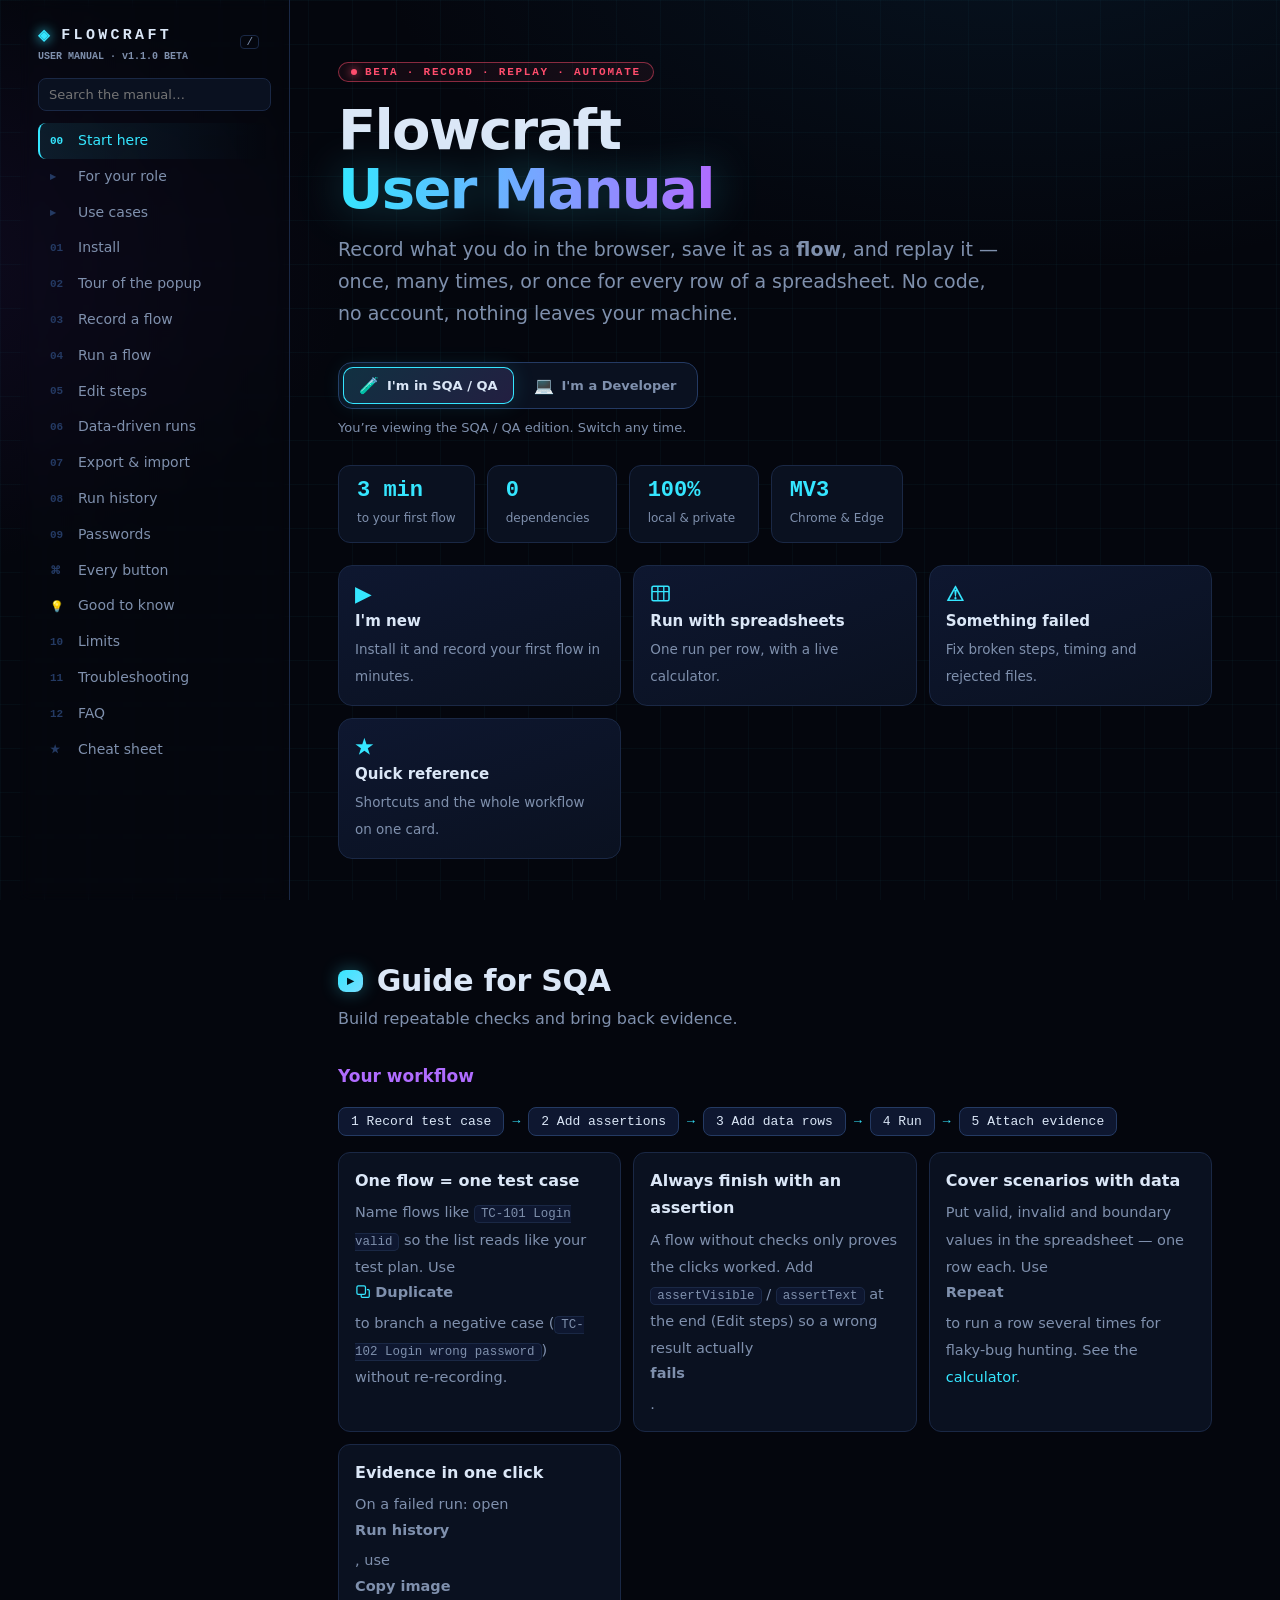
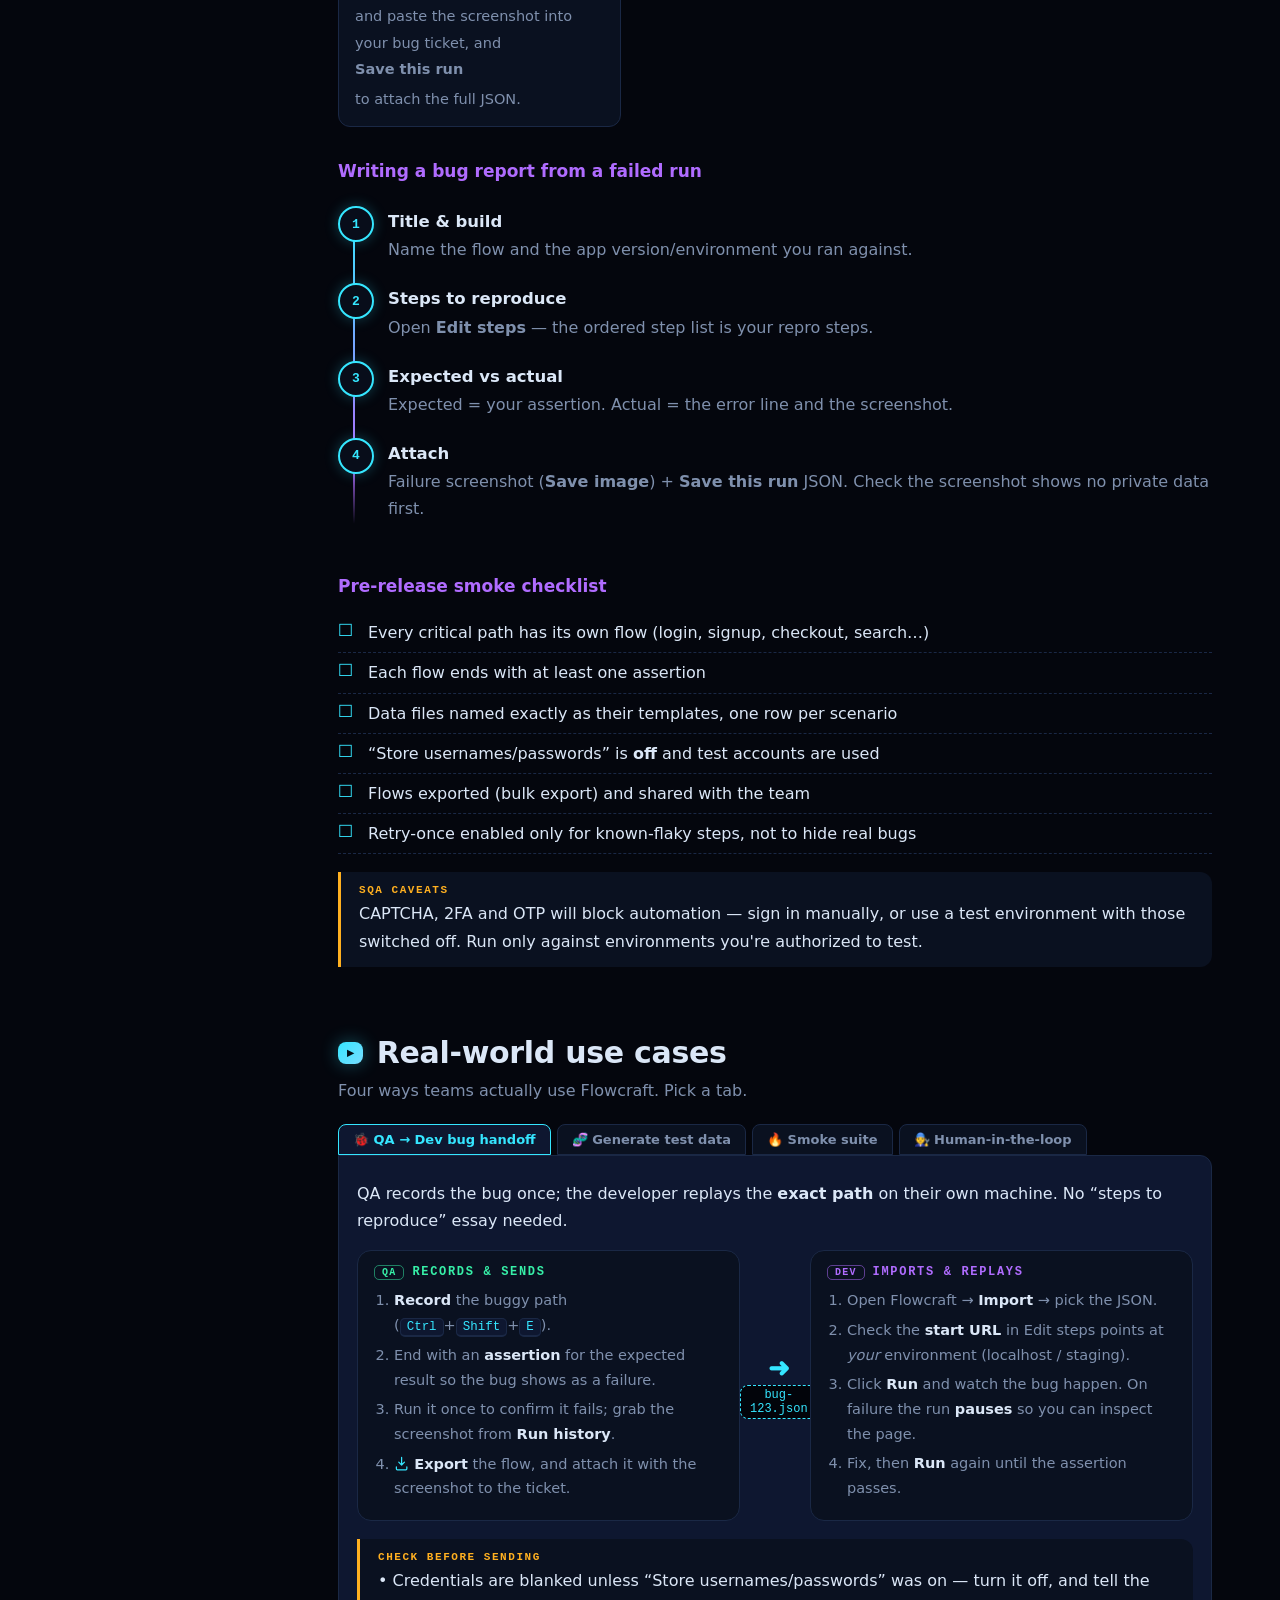
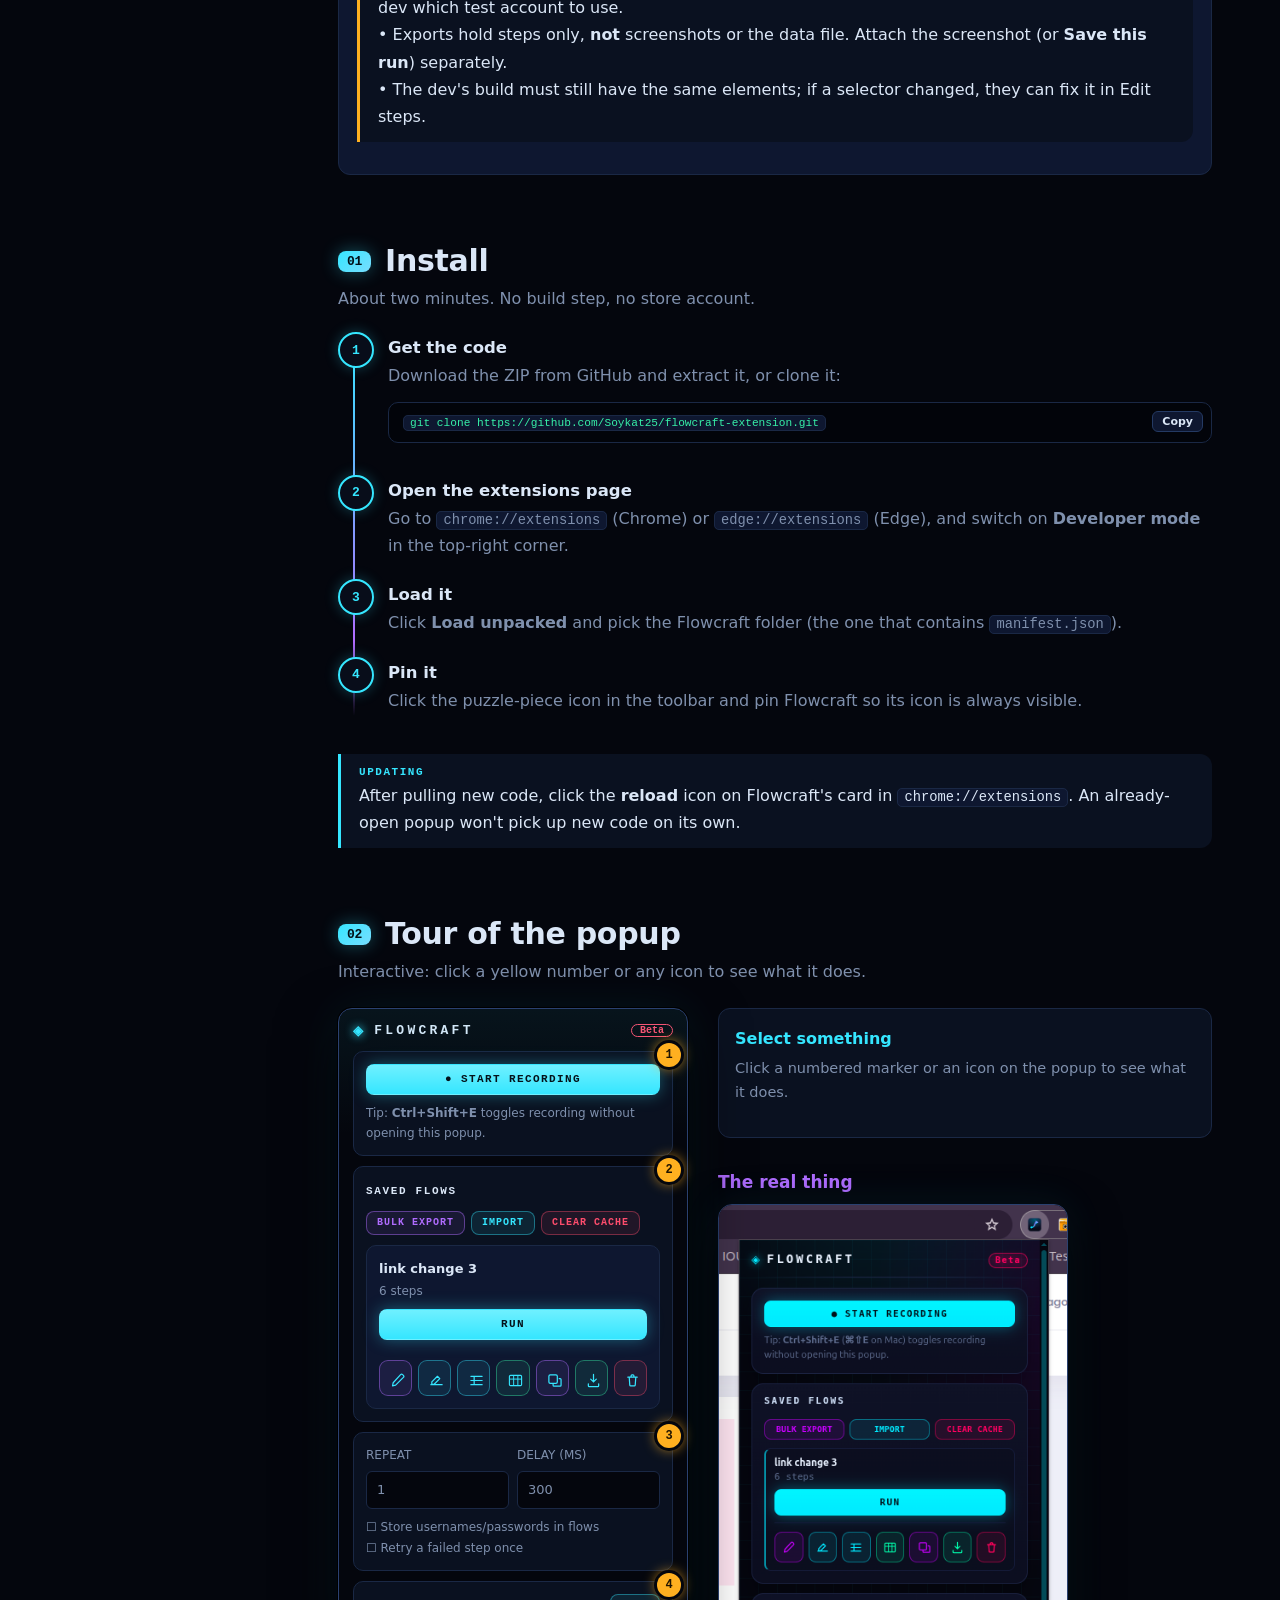
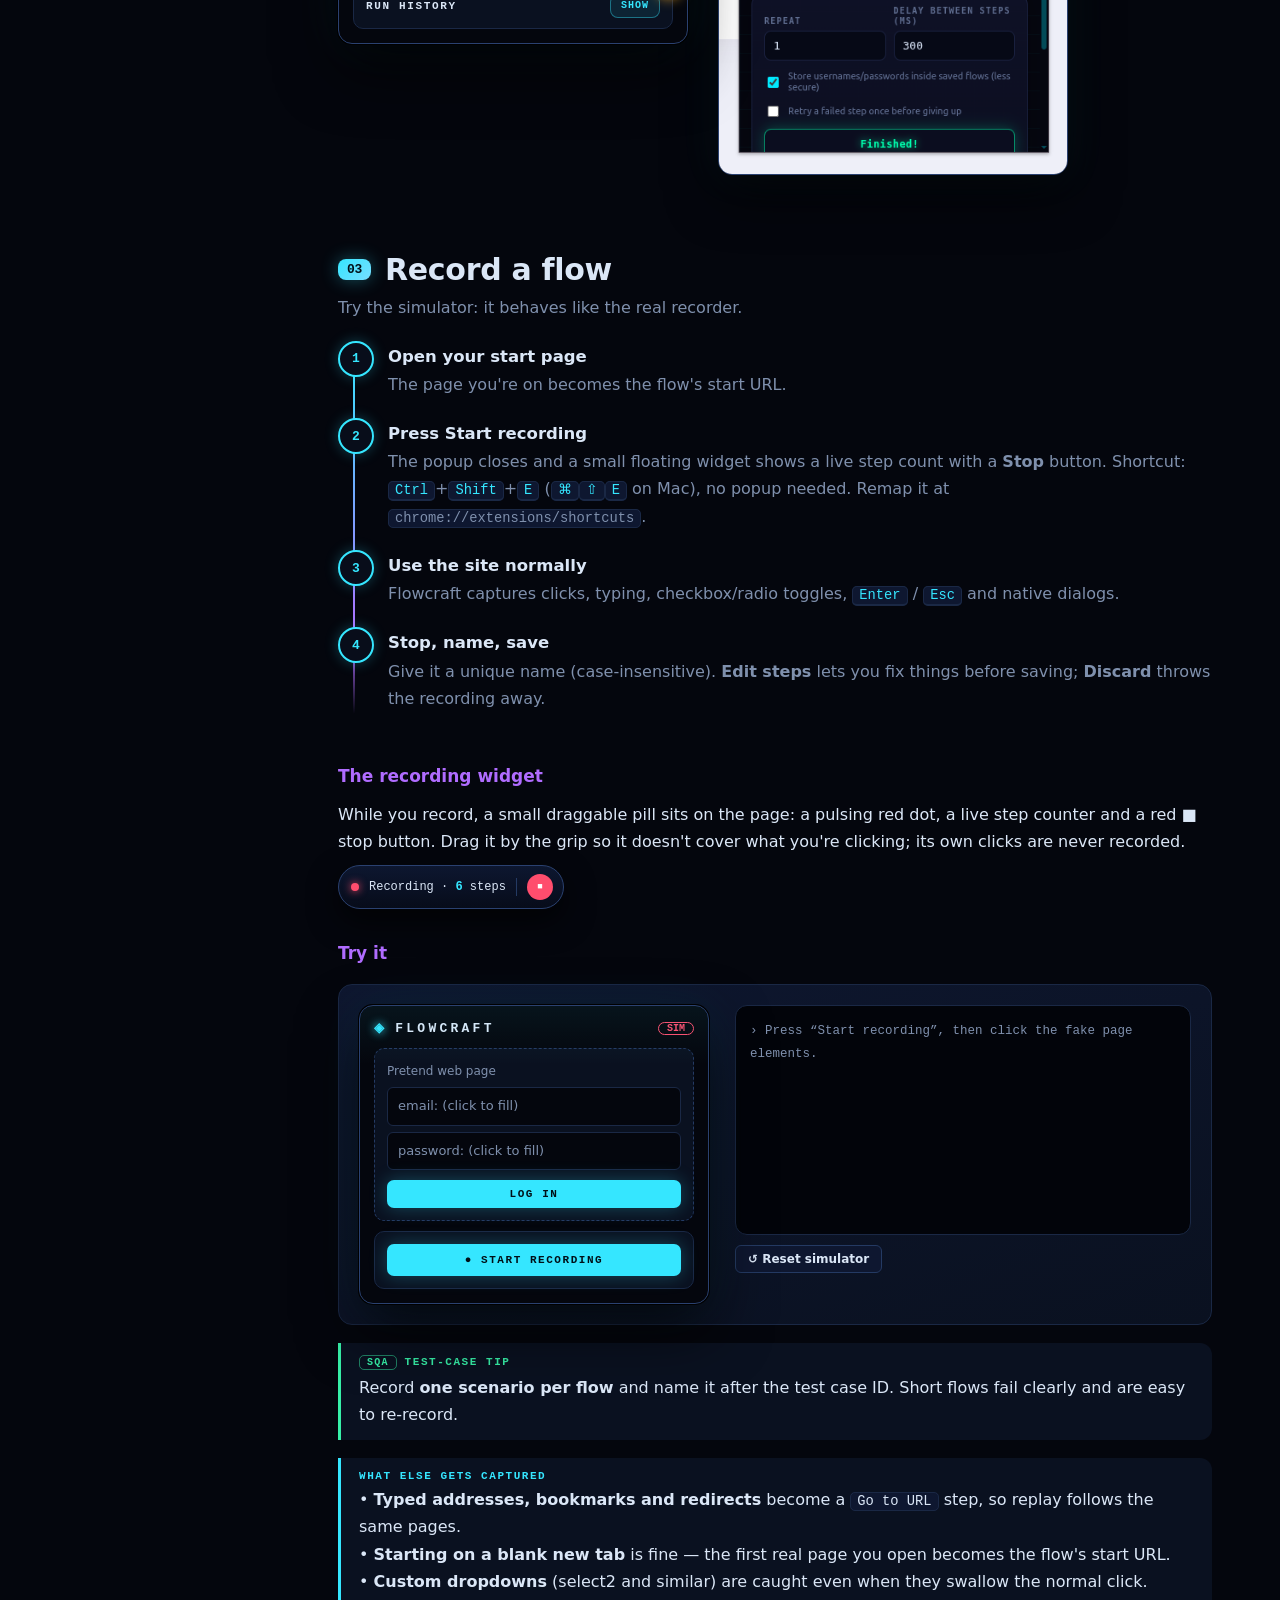
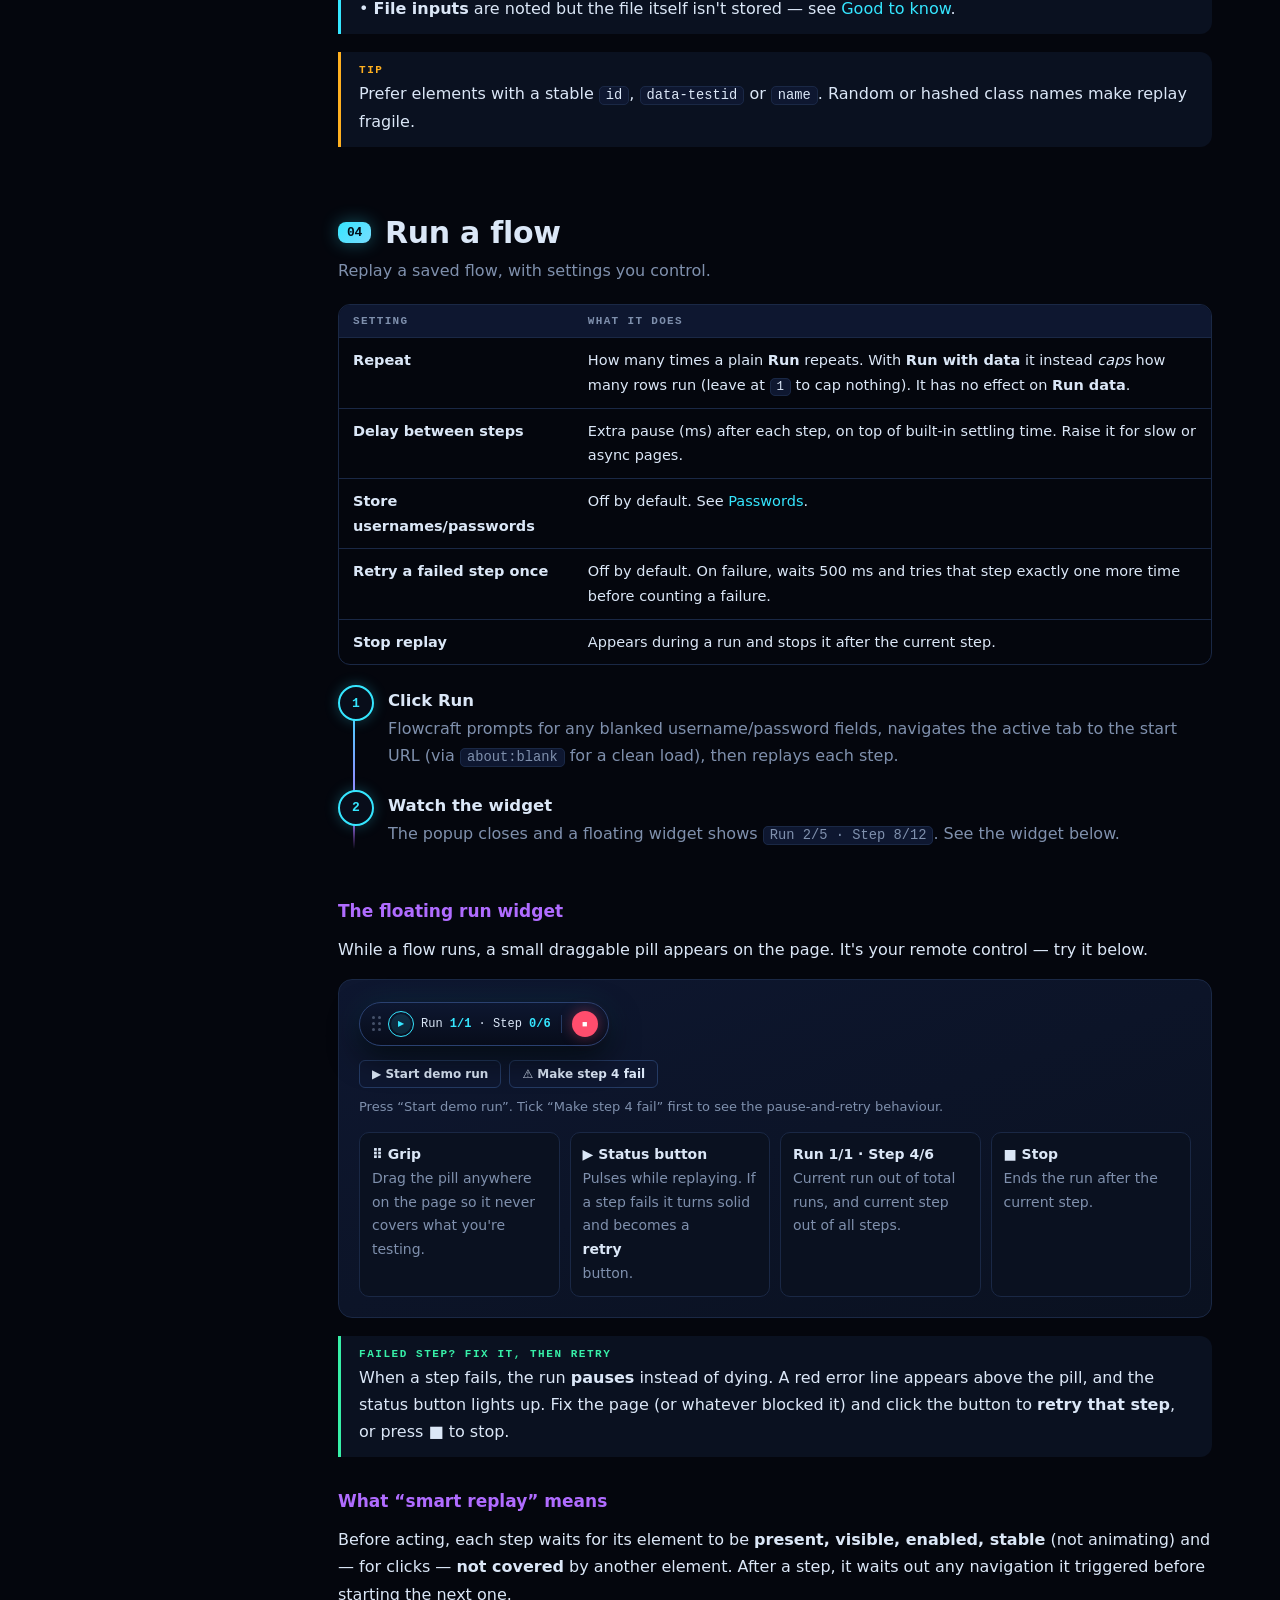
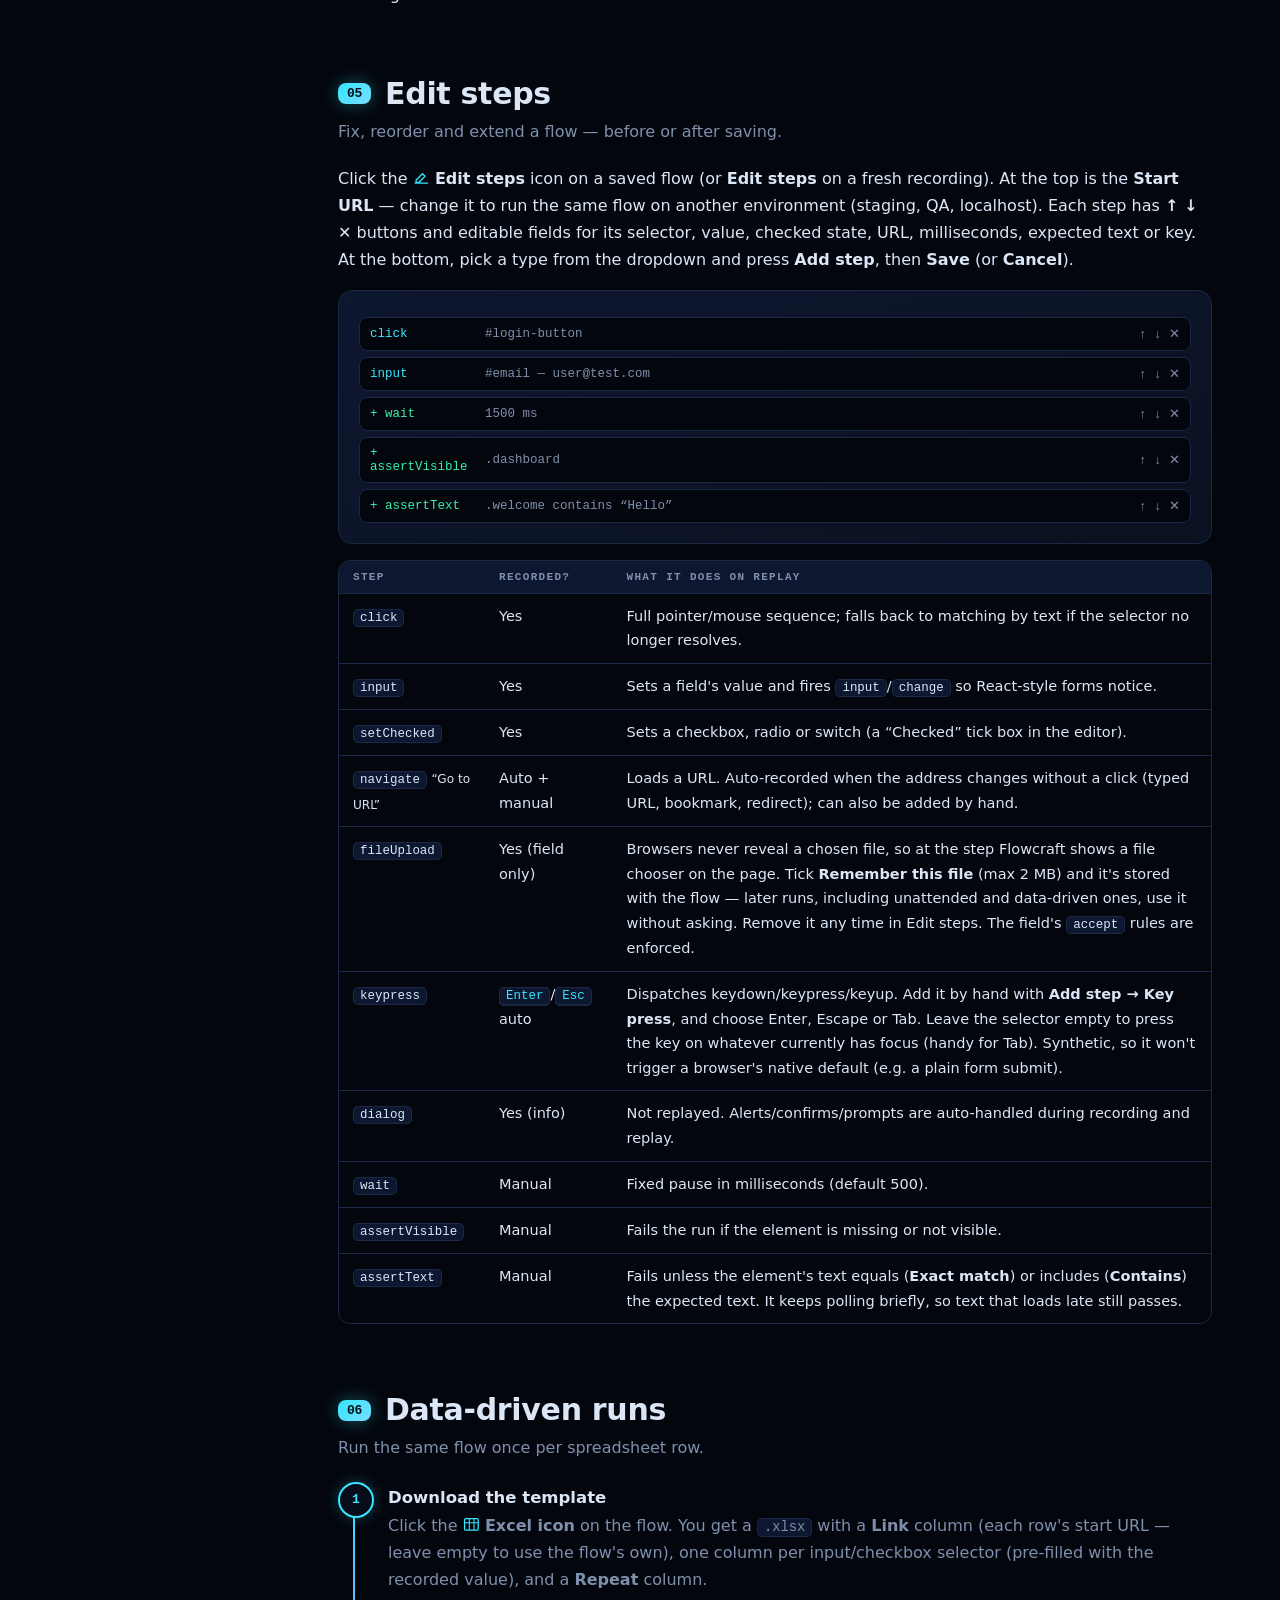
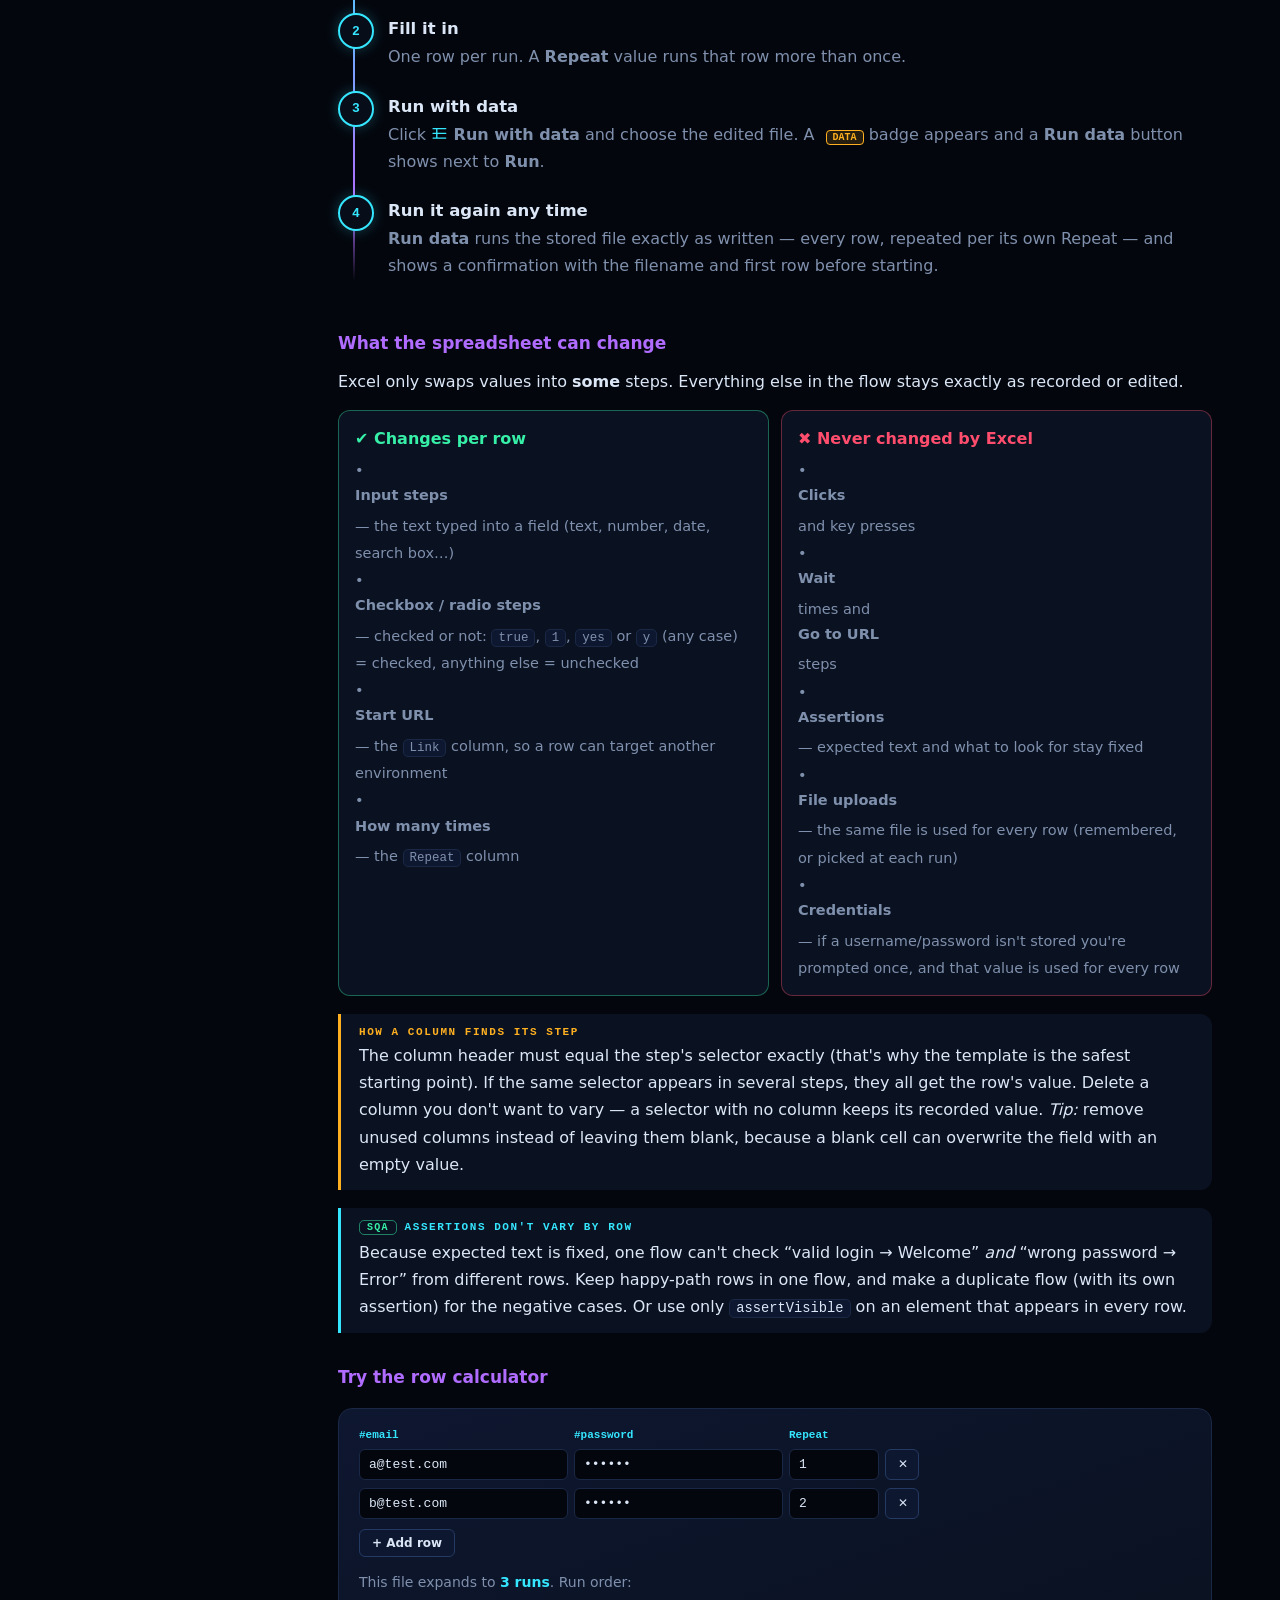
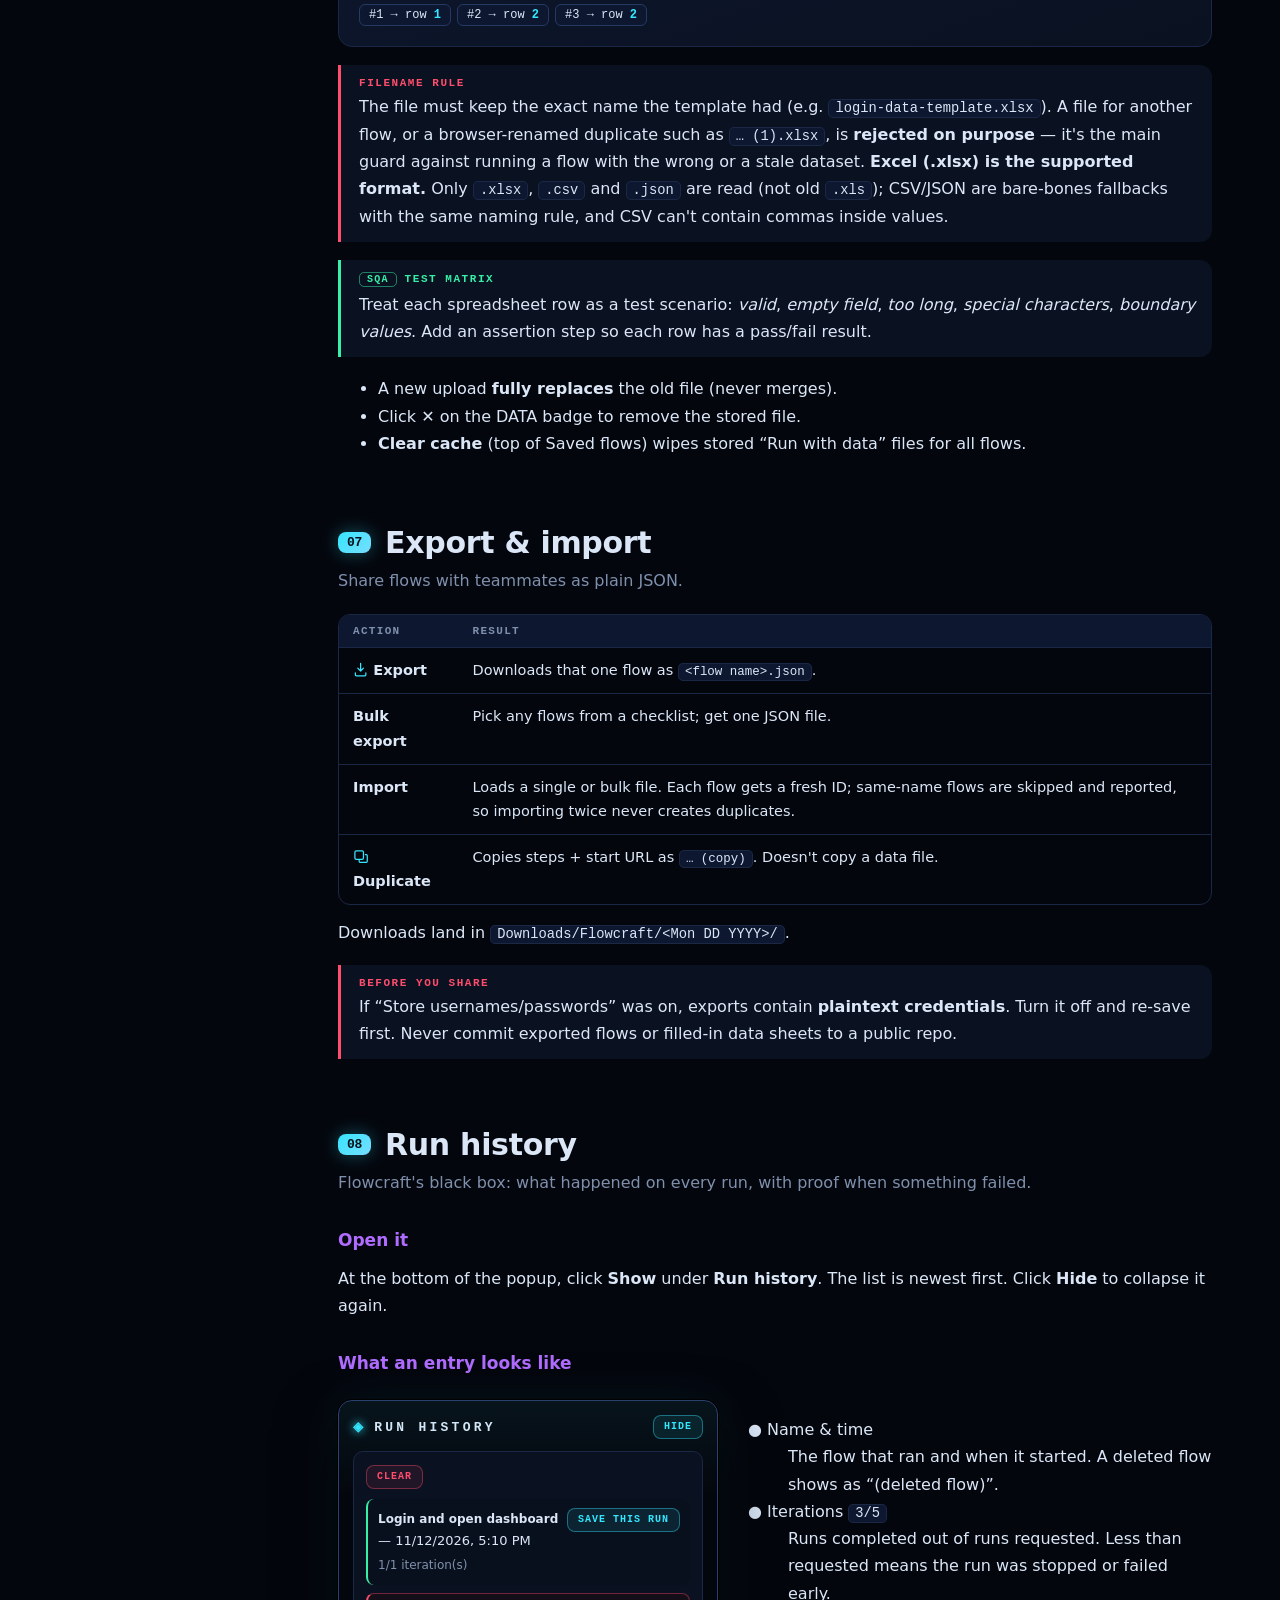
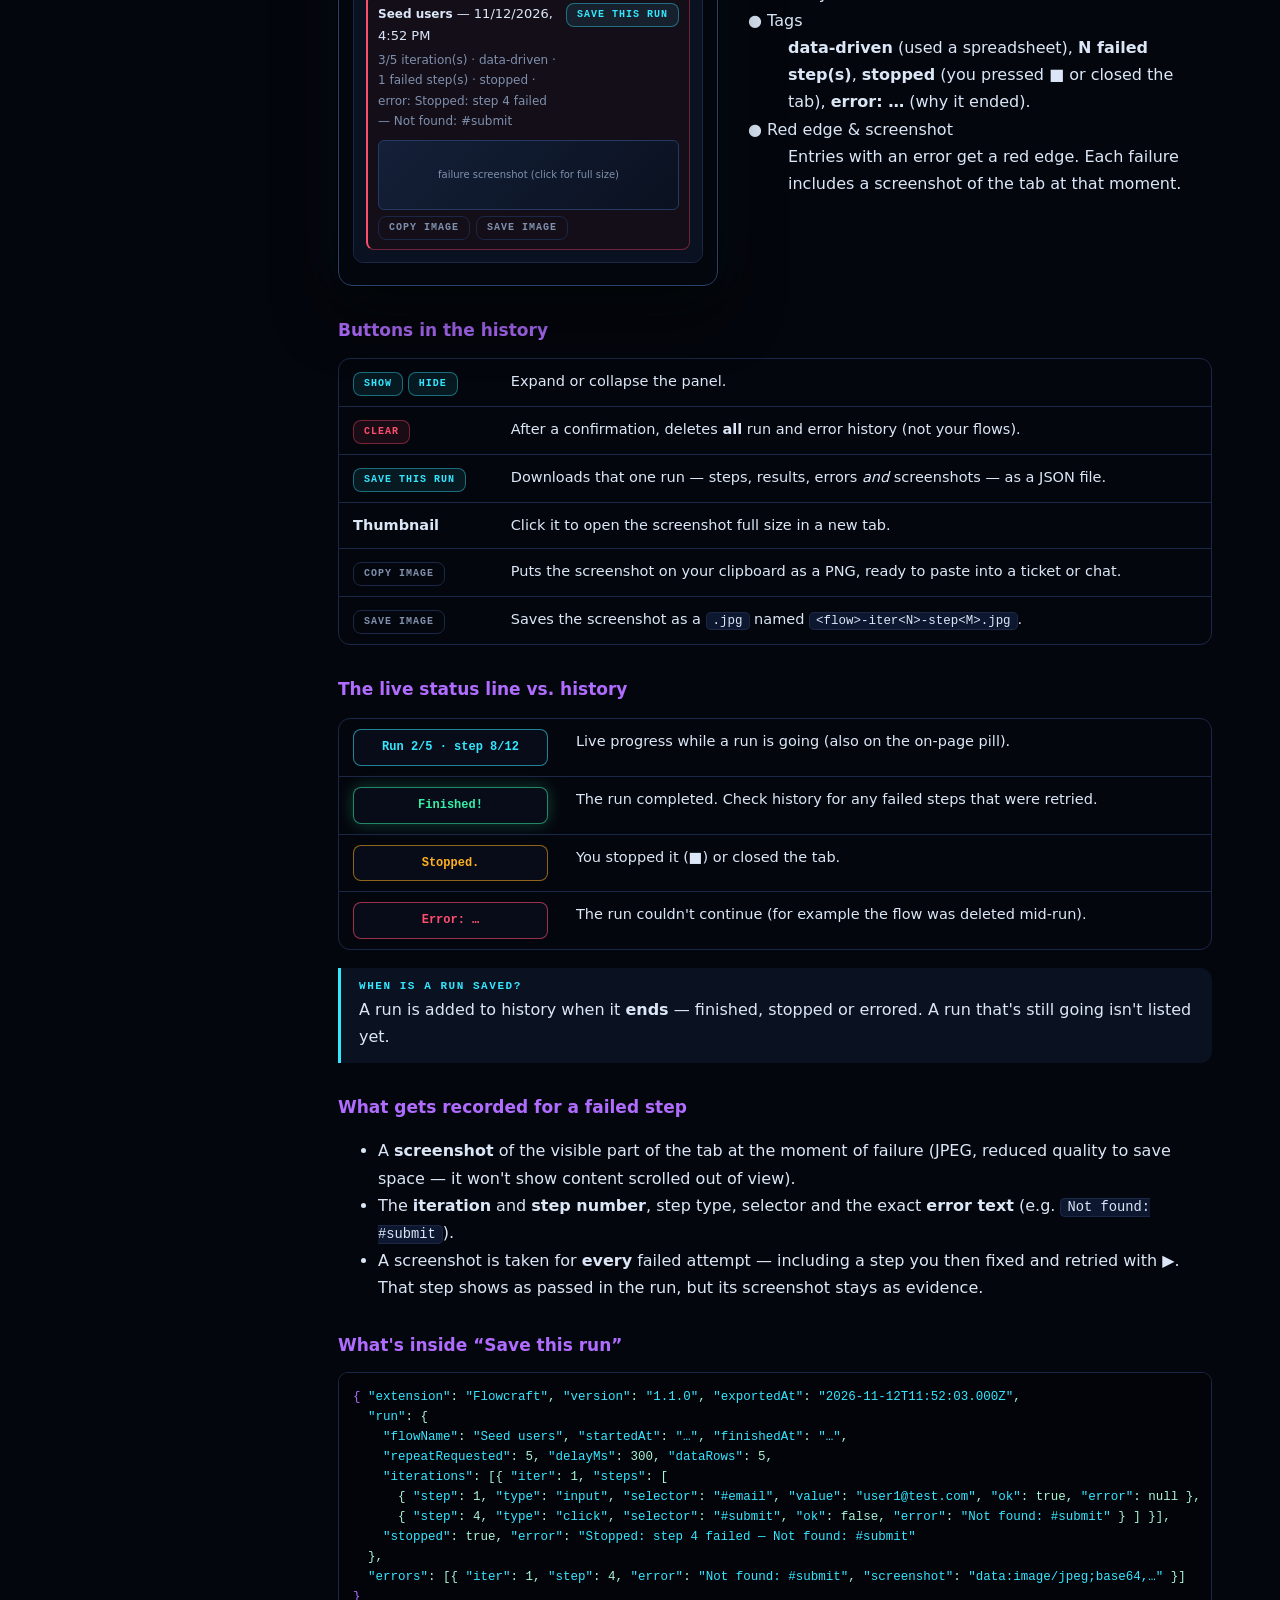
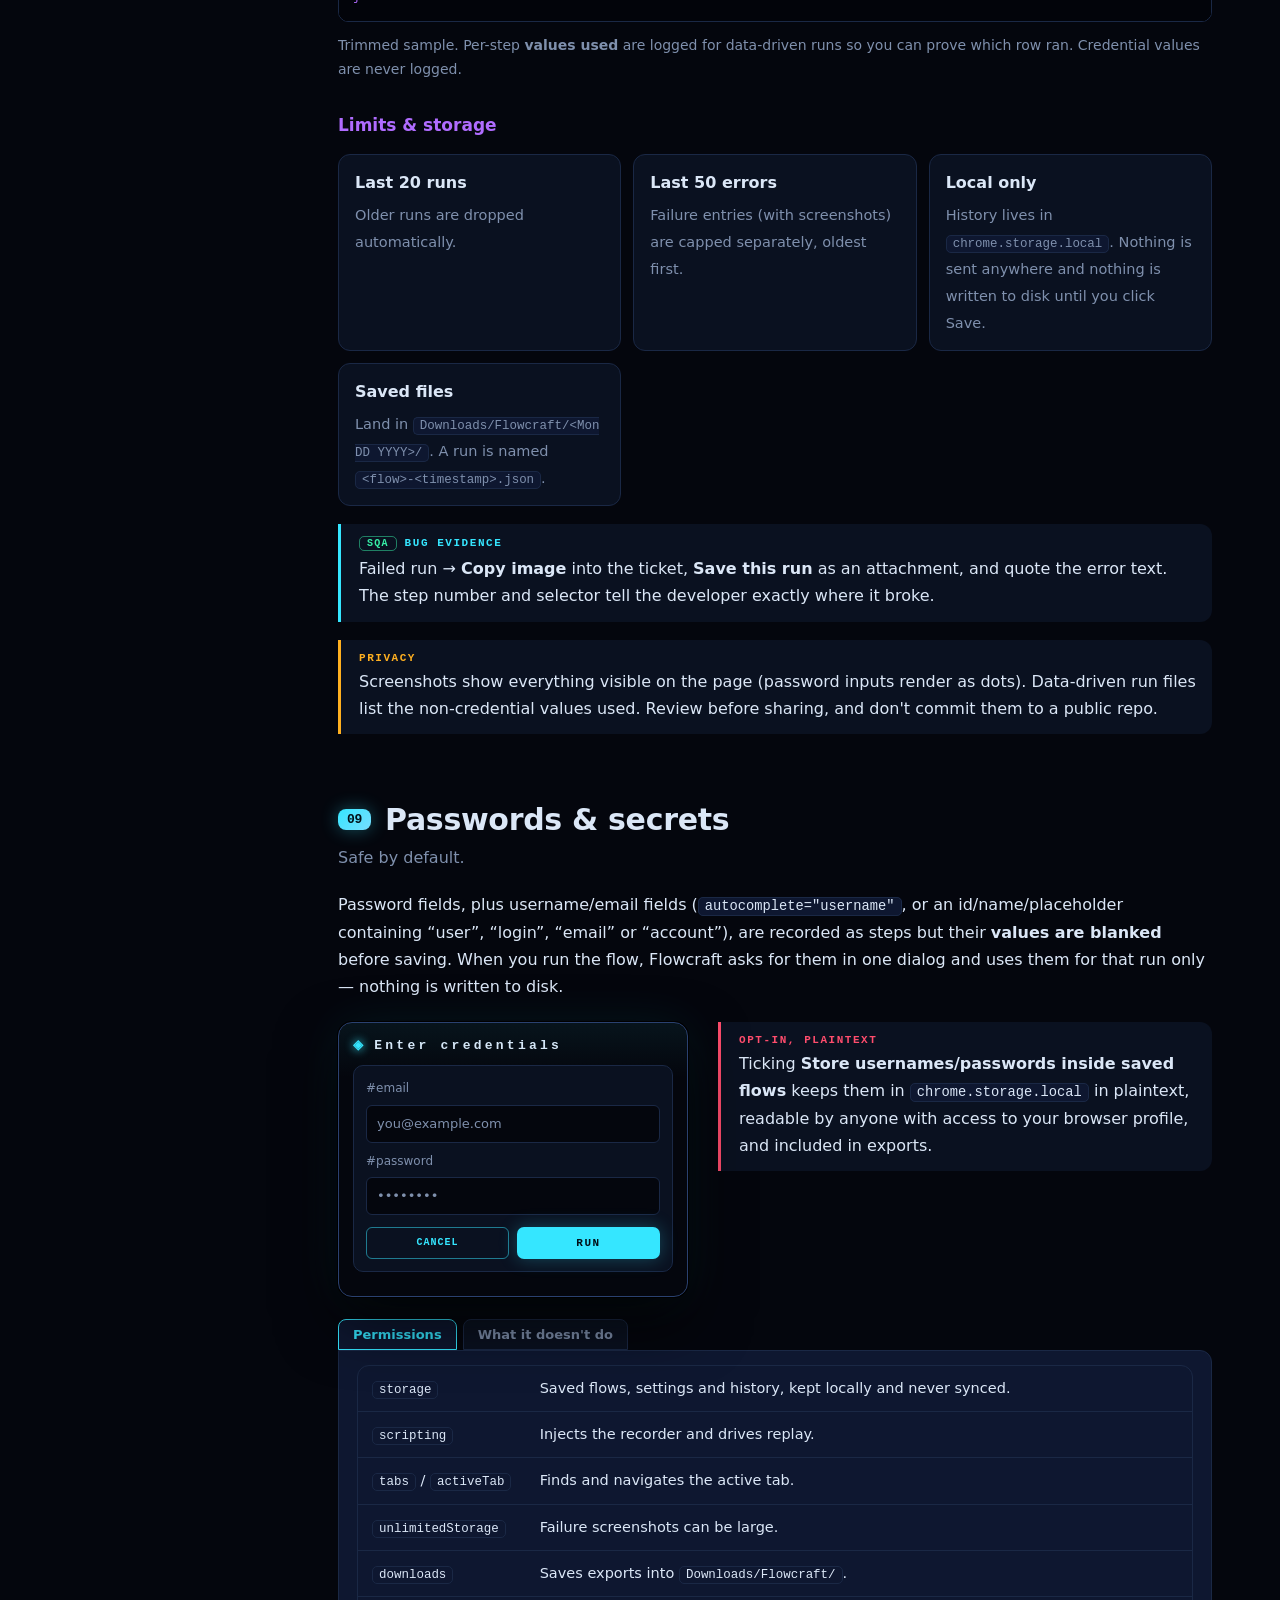
==== docs/index.html @ 97a6bd6f "Manual: full Run history guide, selector strategy, capture timing, callout styling fix Co-Authored-B" ====
<!doctype html>
<html lang="en">
<head>
<meta charset="utf-8">
<meta name="viewport" content="width=device-width, initial-scale=1">
<title>Flowcraft User Manual</title>
<meta name="description" content="Illustrated, interactive user manual for the Flowcraft browser flow recorder.">
<style>
:root{
  --bg:#04060d;--bg2:#080d1a;--panel:#0a1120;--panel2:#0e1730;--line:#1a2845;--line2:#243a63;
  --text:#dbe7f7;--muted:#7f90ad;--cyan:#35e6ff;--violet:#b06cff;--danger:#ff4d6d;--ok:#37f0a8;--warn:#ffb020;
  --mono:ui-monospace,"JetBrains Mono","SF Mono","Cascadia Mono",Consolas,monospace;
  --sans:system-ui,-apple-system,"Segoe UI",Roboto,sans-serif;
}
*{box-sizing:border-box}
html{scroll-behavior:smooth;scroll-padding-top:20px}
body{margin:0;color:var(--text);font:16px/1.7 var(--sans);background:var(--bg);
  background-image:
   radial-gradient(1100px 600px at 80% -10%,#0f3a5a40,transparent 60%),
   radial-gradient(800px 500px at -10% 30%,#3a1a6a30,transparent 60%),
   linear-gradient(#35e6ff08 1px,transparent 1px),linear-gradient(90deg,#35e6ff08 1px,transparent 1px);
  background-size:auto,auto,44px 44px,44px 44px;background-attachment:fixed}
a{color:var(--cyan);text-decoration:none}a:hover{text-decoration:underline}
::selection{background:#35e6ff40}
#progress{position:fixed;top:0;left:0;height:3px;width:0;background:linear-gradient(90deg,var(--cyan),var(--violet));z-index:50;box-shadow:0 0 12px var(--cyan)}

/* layout */
.shell{display:grid;grid-template-columns:270px minmax(0,1fr);max-width:1240px;margin:0 auto}
nav{position:sticky;top:0;align-self:start;height:100vh;padding:26px 18px;border-right:1px solid var(--line);overflow:auto;backdrop-filter:blur(6px)}
.brand{font:800 15px var(--mono);letter-spacing:.22em;display:flex;gap:8px;align-items:center;margin-bottom:6px}
.brand b{color:var(--cyan);text-shadow:0 0 12px var(--cyan)}
.ver{font:600 10px var(--mono);color:var(--muted);margin-bottom:16px}
#q{width:100%;background:var(--panel);border:1px solid var(--line);border-radius:8px;padding:8px 10px;color:var(--text);font:13px var(--sans);outline:none;margin-bottom:12px}
#q:focus{border-color:var(--cyan);box-shadow:0 0 0 3px #35e6ff22}
nav .k{position:absolute;right:30px;top:35px;font:11px var(--mono);color:var(--muted);border:1px solid var(--line);border-radius:4px;padding:0 5px;pointer-events:none}
nav a.l{display:flex;gap:10px;align-items:center;padding:6px 10px;border-radius:8px;color:var(--muted);font-size:14px;border-left:2px solid transparent}
nav a.l i{font:700 11px var(--mono);color:var(--line2);font-style:normal;width:18px}
nav a.l:hover{background:var(--panel2);color:var(--text);text-decoration:none}
nav a.l.on{background:linear-gradient(90deg,#35e6ff18,transparent);color:var(--cyan);border-left-color:var(--cyan)}
nav a.l.on i{color:var(--cyan)}
nav a.l.hide{display:none}
#none{display:none;color:var(--muted);font-size:13px;padding:6px 10px}
main{padding:44px 48px 100px;min-width:0}
@media(max-width:900px){.shell{grid-template-columns:1fr}nav{position:static;height:auto;border:0;border-bottom:1px solid var(--line)}main{padding:26px 16px 70px}nav .k{display:none}}

/* hero */
.hero{position:relative;padding:12px 0 36px}
.tag{display:inline-flex;gap:8px;align-items:center;font:700 11px var(--mono);letter-spacing:.16em;color:var(--danger);border:1px solid #ff4d6d80;background:#ff4d6d10;border-radius:99px;padding:3px 12px}
.tag::before{content:"";width:6px;height:6px;border-radius:50%;background:var(--danger);box-shadow:0 0 8px var(--danger);animation:blink 1.4s infinite}
@keyframes blink{50%{opacity:.2}}
h1{font:800 clamp(34px,5vw,56px)/1.05 var(--sans);letter-spacing:-.03em;margin:18px 0 14px}
h1 .g{background:linear-gradient(90deg,var(--cyan),var(--violet));-webkit-background-clip:text;background-clip:text;color:transparent;filter:drop-shadow(0 0 22px #35e6ff55)}
.lead{color:var(--muted);font-size:19px;max-width:660px}
.stats{display:flex;gap:12px;flex-wrap:wrap;margin:26px 0 8px}
.stat{background:var(--panel);border:1px solid var(--line);border-radius:12px;padding:12px 18px;min-width:130px}
.stat b{display:block;font:800 22px var(--mono);color:var(--cyan)}.stat span{font-size:12px;color:var(--muted)}
.paths{display:grid;grid-template-columns:repeat(auto-fit,minmax(220px,1fr));gap:12px;margin-top:22px}
.path{display:block;background:linear-gradient(160deg,var(--panel2),var(--panel));border:1px solid var(--line);border-radius:14px;padding:16px;color:var(--text);transition:.2s}
.path:hover{border-color:var(--cyan);transform:translateY(-3px);box-shadow:0 10px 30px #35e6ff18;text-decoration:none}
.path b{display:block;font-size:15px}.path span{color:var(--muted);font-size:13.5px}.path em{font:700 20px var(--mono);font-style:normal;color:var(--cyan)}

/* sections */
section{margin-top:68px}
h2{font-size:30px;line-height:1.2;margin:0 0 6px;display:flex;gap:14px;align-items:center;letter-spacing:-.01em}
h2 .n{font:800 13px var(--mono);color:#001018;background:linear-gradient(135deg,var(--cyan),#7df);border-radius:8px;padding:3px 9px;box-shadow:0 0 18px #35e6ff55}
.sub{color:var(--muted);margin:0 0 20px}
h3{font-size:17px;margin:30px 0 8px;color:var(--violet)}
p{margin:10px 0}
code,kbd{font-family:var(--mono);font-size:.86em;background:var(--panel2);border:1px solid var(--line);border-radius:5px;padding:1px 6px}
kbd{border-bottom-width:2px;color:var(--cyan)}
.card{background:linear-gradient(160deg,var(--panel2),var(--panel));border:1px solid var(--line);border-radius:14px;padding:20px;margin:16px 0}
.co{border-left:3px solid var(--cyan);background:var(--panel);padding:12px 16px 12px 18px;border-radius:0 12px 12px 0;margin:18px 0}
.co.warn{border-color:var(--warn)}.co.danger{border-color:var(--danger)}.co.ok{border-color:var(--ok)}
.co>b{display:block;font:800 11px var(--mono);letter-spacing:.14em;margin-bottom:3px;color:var(--cyan)}
.co.warn>b{color:var(--warn)}.co.danger>b{color:var(--danger)}.co.ok>b{color:var(--ok)}
.co p{margin:4px 0 0}

/* steps */
ol.steps{counter-reset:s;list-style:none;padding:0;margin:20px 0;position:relative}
ol.steps::before{content:"";position:absolute;left:15px;top:8px;bottom:18px;width:2px;background:linear-gradient(var(--cyan),var(--violet) 80%,transparent)}
ol.steps li{counter-increment:s;position:relative;padding:2px 0 20px 50px}
ol.steps li::before{content:counter(s);position:absolute;left:0;top:0;width:32px;height:32px;border-radius:50%;background:var(--bg2);border:2px solid var(--cyan);color:var(--cyan);display:grid;place-items:center;font:800 13px var(--mono);box-shadow:0 0 14px #35e6ff44}
ol.steps li b.t{display:block;font-size:16.5px}
ol.steps li span.d{color:var(--muted)}

/* tables */
.tw{overflow:auto;border:1px solid var(--line);border-radius:12px;margin:14px 0}
table{width:100%;border-collapse:collapse;font-size:14.5px}
th,td{text-align:left;padding:10px 14px;border-bottom:1px solid var(--line);vertical-align:top}
tr:last-child td{border-bottom:0}
th{background:var(--panel2);color:var(--muted);font:700 11px var(--mono);letter-spacing:.12em;text-transform:uppercase}
tbody tr:hover td{background:#35e6ff08}

/* popup mock */
.stage{display:flex;gap:30px;flex-wrap:wrap;align-items:flex-start;margin:22px 0}
.mock{width:350px;max-width:100%;background:var(--bg);border:1px solid #2a4170;border-radius:14px;padding:14px;box-shadow:0 0 0 1px #000,0 24px 60px #000b,0 0 50px #35e6ff14;font-size:13px;position:relative}
.mock::before{content:"";position:absolute;inset:0;border-radius:14px;background:linear-gradient(180deg,#35e6ff10,transparent 20%);pointer-events:none}
.mh{display:flex;align-items:center;gap:8px;font:800 13px var(--mono);letter-spacing:.25em;margin-bottom:12px}
.mh i{color:var(--cyan);font-style:normal;text-shadow:0 0 10px var(--cyan)}
.beta{margin-left:auto;font:600 10px var(--mono);letter-spacing:0;color:var(--danger);border:1px solid var(--danger);border-radius:99px;padding:0 8px}
.box{background:var(--panel);border:1px solid var(--line);border-radius:10px;padding:12px;margin-bottom:10px;position:relative}
.mb{display:block;width:100%;text-align:center;border-radius:7px;padding:9px;font:800 11px var(--mono);letter-spacing:.14em;text-transform:uppercase;border:1px solid transparent;cursor:pointer;color:inherit;background:none}
.mb.p{background:var(--cyan);color:#001018;box-shadow:0 0 18px #35e6ff44}.mb.d{background:var(--danger);color:#fff;box-shadow:0 0 18px #ff4d6d44}
.chip{display:inline-block;border-radius:6px;padding:4px 10px;font:800 10px var(--mono);letter-spacing:.1em;text-transform:uppercase;border:1px solid;background:none;cursor:default}
.chip.v{color:var(--violet);border-color:#b06cff80}.chip.c{color:var(--cyan);border-color:#35e6ff80}.chip.r{color:var(--danger);border-color:#ff4d6d80}
.hint{color:var(--muted);font-size:12px;margin-top:8px}
.mi{background:var(--bg);border:1px solid var(--line);border-radius:6px;padding:7px 10px;color:var(--muted);margin-top:6px;font-size:13px}
.icons{display:flex;gap:6px;margin-top:10px;flex-wrap:wrap}
.ic{width:34px;height:34px;border-radius:8px;border:1px solid;display:grid;place-items:center;font-size:14px;cursor:pointer;background:none;transition:.15s;font-family:inherit}
.ic.v{color:var(--violet);border-color:#b06cff80}.ic.c{color:var(--cyan);border-color:#35e6ff80}.ic.g{color:var(--ok);border-color:#37f0a880}.ic.r{color:var(--danger);border-color:#ff4d6d80}
.ic:hover,.ic.on{background:#ffffff14;transform:translateY(-2px);box-shadow:0 0 16px currentColor}
.dot{display:inline-block;width:8px;height:8px;border-radius:50%;background:var(--danger);animation:blink 1s infinite;margin-right:6px;box-shadow:0 0 8px var(--danger)}
.pin{position:absolute;right:-9px;top:-9px;width:24px;height:24px;border-radius:50%;background:var(--warn);color:#201400;font:800 12px var(--mono);display:grid;place-items:center;box-shadow:0 0 0 3px var(--bg),0 0 14px var(--warn);cursor:pointer;border:0;z-index:2}
.pin:hover,.pin.on{transform:scale(1.2)}
.legend{flex:1;min-width:260px}
.info{background:var(--panel);border:1px solid var(--line);border-radius:12px;padding:16px;min-height:130px}
.info h4{margin:0 0 4px;font-size:16px;color:var(--cyan)}.info p{margin:4px 0;color:var(--muted);font-size:14.5px}
.shot{width:350px;max-width:100%;border-radius:14px;border:1px solid #2a4170;box-shadow:0 20px 50px #000a,0 0 40px #35e6ff14}
.badge{font:800 10px var(--mono);background:#ffb02022;color:var(--warn);border:1px solid var(--warn);border-radius:4px;padding:1px 6px;margin-left:6px}

/* tabs */
.tabs{display:flex;gap:6px;flex-wrap:wrap;margin:14px 0 0}
.tabs button{background:var(--panel);border:1px solid var(--line);color:var(--muted);border-radius:8px 8px 0 0;padding:7px 14px;font:600 13px var(--sans);cursor:pointer}
.tabs button.on{color:var(--cyan);border-color:var(--cyan);background:var(--panel2)}
.tp{display:none;border:1px solid var(--line);border-radius:0 12px 12px 12px;background:var(--panel2);padding:14px 18px;margin-bottom:14px}
.tp.on{display:block}

/* code / copy */
.cb{position:relative;background:#02040a;border:1px solid var(--line);border-radius:10px;padding:12px 70px 12px 14px;font:13px var(--mono);color:var(--ok);overflow:auto;margin:12px 0}
.cb button{position:absolute;right:8px;top:8px;background:var(--panel2);border:1px solid var(--line2);color:var(--text);border-radius:6px;font:600 11px var(--sans);padding:3px 9px;cursor:pointer}
.cb button:hover{border-color:var(--cyan);color:var(--cyan)}

/* simulator */
.sim{display:grid;grid-template-columns:350px 1fr;gap:26px;align-items:start}
@media(max-width:860px){.sim{grid-template-columns:1fr}}
.log{background:#02040a;border:1px solid var(--line);border-radius:12px;padding:14px;font:12.5px/1.8 var(--mono);min-height:230px;max-height:300px;overflow:auto}
.log div{animation:in .35s both}.log .t{color:var(--cyan)}.log .s{color:var(--muted)}.log .ok{color:var(--ok)}
@keyframes in{from{opacity:0;transform:translateX(-8px)}}
.fake{background:var(--panel);border:1px dashed var(--line2);border-radius:10px;padding:12px;margin-bottom:10px}
.fake .mi{cursor:text}
.fake button{cursor:pointer}

.step{display:flex;gap:10px;align-items:center;background:var(--bg);border:1px solid var(--line);border-radius:8px;padding:8px 10px;margin-top:6px;font:12.5px var(--mono)}
.step .t{color:var(--cyan);width:105px;flex:none}.step .s{color:var(--muted);flex:1;overflow:hidden;text-overflow:ellipsis;white-space:nowrap}
.step.new .t{color:var(--ok)}.step .m{color:var(--muted)}

/* data calc */
.calc{display:grid;gap:8px;max-width:560px}
.calc .r{display:grid;grid-template-columns:1fr 1fr 90px 34px;gap:6px}
.calc input{background:var(--bg);border:1px solid var(--line);border-radius:6px;color:var(--text);padding:7px 9px;font:13px var(--mono);width:100%;outline:none}
.calc input:focus{border-color:var(--cyan)}
.calc .hd{font:700 11px var(--mono);color:var(--cyan)}
.small{background:var(--panel2);border:1px solid var(--line2);color:var(--text);border-radius:6px;padding:6px 12px;font:600 12px var(--sans);cursor:pointer}
.small:hover{border-color:var(--cyan);color:var(--cyan)}
.seq{display:flex;gap:6px;flex-wrap:wrap;margin-top:10px}
.seq span{font:12px var(--mono);background:var(--panel2);border:1px solid var(--line2);border-radius:6px;padding:3px 9px;animation:in .3s both}
.seq span b{color:var(--cyan)}

/* flow diagram */
.flow{display:flex;gap:8px;flex-wrap:wrap;align-items:center;margin:16px 0;font:13px var(--mono)}
.flow span{background:var(--panel2);border:1px solid var(--line2);border-radius:8px;padding:6px 12px}.flow b{color:var(--cyan)}


/* run widget */
.wdg{display:inline-flex;align-items:center;gap:10px;background:linear-gradient(180deg,#0d1730,#070c1a);border:1px solid #2a4170;border-radius:999px;padding:8px 10px 8px 12px;box-shadow:0 12px 30px #000a,0 0 30px #35e6ff18;font:12px var(--mono);user-select:none;position:relative}
.wdg .grip{display:grid;grid-template-columns:repeat(2,3px);gap:3px;opacity:.5;cursor:grab}.wdg .grip i{width:3px;height:3px;border-radius:50%;background:var(--muted)}
.wdg .play{position:relative;width:20px;height:20px;border-radius:50%;border:0;background:#35e6ff1f;color:var(--cyan);display:grid;place-items:center;font-size:8px;cursor:default}
.wdg .play::after{content:"";position:absolute;inset:-3px;border-radius:50%;border:1px solid var(--cyan);animation:ring 1.4s infinite}
@keyframes ring{from{transform:scale(.8);opacity:.9}to{transform:scale(1.5);opacity:0}}
.wdg.paused .play{background:#35e6ff30;cursor:pointer;width:24px;height:24px;font-size:11px;box-shadow:0 0 16px #35e6ff66}.wdg.paused .play::after{display:none}
.wdg .lb b{color:var(--cyan)}.wdg .dv{width:1px;height:18px;background:var(--line2)}
.wdg .stp{width:26px;height:26px;border-radius:50%;border:0;background:var(--danger);color:#fff;display:grid;place-items:center;font-size:9px;cursor:pointer;box-shadow:0 0 14px #ff4d6d66}
.wdg-err{display:none;margin:0 0 8px;max-width:320px;padding:8px 11px;border-radius:10px;background:#28101a;border:1px solid #ff4d6d73;color:#ffb3c0;font:600 11px/1.4 var(--mono)}
.wdg-err.show{display:block;animation:in .25s both}
.anat{display:grid;grid-template-columns:repeat(auto-fit,minmax(200px,1fr));gap:10px;margin-top:14px}
.anat div{background:var(--panel);border:1px solid var(--line);border-radius:10px;padding:10px 12px;font-size:14px;color:var(--muted)}.anat b{color:var(--text);display:block}


/* role switch */
.roles{display:inline-flex;gap:4px;padding:4px;background:var(--panel);border:1px solid var(--line2);border-radius:14px;margin-top:22px}
.roles button{display:flex;align-items:center;gap:8px;background:none;border:0;border-radius:10px;padding:9px 16px;color:var(--muted);font:700 13px var(--sans);cursor:pointer;transition:.2s}
.roles button em{font-style:normal;font-size:16px}
.roles button:hover{color:var(--text)}
.roles button.on{background:linear-gradient(135deg,#35e6ff26,#b06cff26);color:var(--text);box-shadow:inset 0 0 0 1px var(--cyan),0 0 22px #35e6ff22}
.rolehint{color:var(--muted);font-size:13px;margin-top:8px}
body[data-role="sqa"] .only-dev,body[data-role="dev"] .only-sqa{display:none!important}
.rtag{display:inline-block;font:800 10px var(--mono);letter-spacing:.12em;border-radius:5px;padding:1px 7px;margin-right:8px;border:1px solid}
.rtag.sqa{color:var(--ok);border-color:#37f0a880}.rtag.dev{color:var(--violet);border-color:#b06cff80}
.grid2{display:grid;grid-template-columns:repeat(auto-fit,minmax(260px,1fr));gap:12px;margin:14px 0}
.mini{background:var(--panel);border:1px solid var(--line);border-radius:12px;padding:14px 16px}
.mini b{display:block;margin-bottom:4px}.mini span{color:var(--muted);font-size:14.5px}
.chk{list-style:none;padding:0;margin:12px 0}.chk li{padding:6px 0 6px 30px;position:relative;border-bottom:1px dashed var(--line)}
.chk li::before{content:"☐";position:absolute;left:0;color:var(--cyan);font-size:17px;line-height:1.4}
.chk li.d::before{content:"☑";color:var(--ok)}
pre.cb2{background:#02040a;border:1px solid var(--line);border-radius:10px;padding:14px;font:12.5px/1.6 var(--mono);color:#a9f5d6;overflow:auto;margin:12px 0;position:relative}
pre.cb2 .k{color:var(--violet)}pre.cb2 .s{color:var(--cyan)}


/* use cases */
.lanes{display:grid;grid-template-columns:1fr 70px 1fr;gap:0;margin:16px 0;align-items:stretch}
@media(max-width:760px){.lanes{grid-template-columns:1fr}.lanes .mid{padding:8px 0}}
.lane{background:var(--panel);border:1px solid var(--line);border-radius:14px;padding:14px 16px}
.lane h5{margin:0 0 8px;font:800 12px var(--mono);letter-spacing:.14em}
.lane.q h5{color:var(--ok)}.lane.d h5{color:var(--violet)}
.lane ol{margin:0;padding-left:20px;color:var(--muted);font-size:14.5px}.lane li{margin:5px 0}.lane li b{color:var(--text)}
.lanes .mid{display:grid;place-items:center;text-align:center;font:700 11px var(--mono);color:var(--cyan)}
.lanes .mid span{display:block;font-size:26px;animation:nudge 1.6s infinite}
@keyframes nudge{50%{transform:translateX(5px)}}
.file{display:inline-block;background:#02040a;border:1px dashed var(--cyan);border-radius:8px;padding:2px 9px;font:12px var(--mono);color:var(--cyan)}
.gen{display:grid;gap:10px;max-width:640px}
.gen label{font:700 11px var(--mono);color:var(--cyan);letter-spacing:.08em;display:block;margin-bottom:3px}
.gen input,.gen textarea{width:100%;background:var(--bg);border:1px solid var(--line);border-radius:8px;color:var(--text);padding:8px 10px;font:13px var(--mono);outline:none}
.gen input:focus,.gen textarea:focus{border-color:var(--cyan)}
.gen textarea{min-height:150px;color:var(--ok);resize:vertical}
.gen .row2{display:grid;grid-template-columns:1fr 1fr 90px;gap:8px}
@media(max-width:600px){.gen .row2{grid-template-columns:1fr}}
.meter{height:10px;border-radius:99px;background:var(--panel2);border:1px solid var(--line);overflow:hidden;margin:6px 0 4px}
.meter i{display:block;height:100%;width:0;background:linear-gradient(90deg,var(--cyan),var(--ok));box-shadow:0 0 12px var(--cyan);transition:width .35s}
.smoke{list-style:none;padding:0;margin:10px 0}
.smoke li{display:flex;align-items:center;gap:12px;background:var(--panel);border:1px solid var(--line);border-radius:10px;padding:9px 12px;margin:6px 0;cursor:pointer;transition:.15s}
.smoke li:hover{border-color:var(--line2)}
.smoke li .bx{width:20px;height:20px;border-radius:6px;border:2px solid var(--line2);display:grid;place-items:center;font-size:12px;color:#001018;flex:none}
.smoke li.ok{border-color:#37f0a860;background:#37f0a80d}.smoke li.ok .bx{background:var(--ok);border-color:var(--ok)}
.smoke li.bad{border-color:#ff4d6d60;background:#ff4d6d0d}.smoke li.bad .bx{background:var(--danger);border-color:var(--danger);color:#fff}
.smoke code{margin-left:auto;font-size:11px}


/* reference table */
.refbar{display:flex;gap:8px;flex-wrap:wrap;align-items:center;margin:12px 0}
.refbar input{flex:1;min-width:200px;background:var(--panel);border:1px solid var(--line);border-radius:8px;padding:8px 12px;color:var(--text);font:14px var(--sans);outline:none}
.refbar input:focus{border-color:var(--cyan)}
.fc{background:var(--panel);border:1px solid var(--line);color:var(--muted);border-radius:99px;padding:4px 12px;font:600 12px var(--sans);cursor:pointer}
.fc.on{color:var(--cyan);border-color:var(--cyan);background:var(--panel2)}
#refTbl td:first-child{white-space:nowrap}
#refTbl .ar{font:700 10px var(--mono);letter-spacing:.1em;color:var(--violet);white-space:nowrap}
#refTbl tr.hide{display:none}
#refCount{color:var(--muted);font-size:13px}
.recw{display:inline-flex;align-items:center;gap:10px;background:linear-gradient(180deg,#0d1730,#070c1a);border:1px solid #2a4170;border-radius:999px;padding:8px 10px 8px 12px;box-shadow:0 12px 30px #000a;font:12px var(--mono)}
.recw .rd{width:8px;height:8px;border-radius:50%;background:var(--danger);box-shadow:0 0 8px var(--danger);animation:blink 1s infinite}
.recw b{color:var(--cyan)}
.cmp td:first-child{font-weight:700}


/* ===== faithful copy of the extension's real button styles (scoped) ===== */
.rb button{cursor:pointer;border:1px solid var(--line);border-radius:8px;padding:9px 13px;background:#10182b;color:var(--text);font:700 11px/1 var(--mono);letter-spacing:1.4px;text-transform:uppercase;transition:transform .06s,box-shadow .15s,border-color .15s,background .15s}
.rb button:hover{border-color:rgba(53,230,255,.5)}
.rb button.primary{border-color:transparent;color:#04121a;background:linear-gradient(180deg,#6ff0ff,var(--cyan));box-shadow:0 0 16px rgba(53,230,255,.35)}
.rb button.danger{border-color:transparent;color:#1a0308;background:linear-gradient(180deg,#ff7d95,var(--danger));box-shadow:0 0 16px rgba(255,77,109,.35)}
.rb button.ghost{background:transparent;color:var(--muted)}
.rb button.block{width:100%}
.rb button.small{padding:6px 10px;font-size:10px;letter-spacing:1px}
.rb button.tint-cyan{color:var(--cyan);border-color:rgba(53,230,255,.4);background:rgba(53,230,255,.09)}
.rb button.tint-violet{color:var(--violet);border-color:rgba(176,108,255,.45);background:rgba(176,108,255,.09)}
.rb button.tint-green{color:var(--ok);border-color:rgba(55,240,168,.4);background:rgba(55,240,168,.09)}
.rb button.tint-danger{color:var(--danger);border-color:rgba(255,77,109,.4);background:rgba(255,77,109,.09)}
.rb button.tint-cyan:hover{background:rgba(53,230,255,.18);box-shadow:0 0 12px rgba(53,230,255,.3)}
.rb button.tint-violet:hover{background:rgba(176,108,255,.18);box-shadow:0 0 12px rgba(176,108,255,.3)}
.rb button.tint-green:hover{background:rgba(55,240,168,.18);box-shadow:0 0 12px rgba(55,240,168,.3)}
.rb button.tint-danger:hover{background:rgba(255,77,109,.18);box-shadow:0 0 12px rgba(255,77,109,.3)}
.rb .icon-btn{flex:1 1 0;min-width:0;height:36px;padding:0;display:flex;align-items:center;justify-content:center;border-radius:9px}
.rb .icon-btn svg{width:15px;height:15px;flex:none;display:block}
.rb .icon-btn.solo{flex:none;width:46px}
.rb .icon-row{display:flex;gap:6px}
.rb .data-run-btn{border-color:rgba(255,176,32,.55);background:linear-gradient(180deg,rgba(255,176,32,.24),rgba(255,176,32,.12));color:#ffd166;box-shadow:0 0 12px rgba(255,176,32,.18)}
.rb .data-badge{display:inline-flex;align-items:center;gap:5px;font:700 9px/1.4 var(--mono);letter-spacing:1.1px;text-transform:uppercase;color:#2a1900;background:linear-gradient(180deg,#ffdd8a,var(--warn));border:1px solid rgba(255,176,32,.8);border-radius:999px;padding:3px 6px 3px 9px;box-shadow:0 0 10px rgba(255,176,32,.55);white-space:nowrap}
.rb .data-badge i{font-style:normal;width:13px;height:13px;border-radius:50%;display:grid;place-items:center;font-size:8px}
.rb .fi{background:#060b16;border:1px solid var(--line);border-radius:8px;padding:9px 10px;color:var(--text);font:13px var(--mono);min-width:150px}
.rb .fi.ph{color:#566683}
.rb .fl{display:block;color:var(--muted);margin-bottom:5px;font:600 10px/1.2 var(--mono);letter-spacing:1.2px;text-transform:uppercase}
.rb .check{display:flex;align-items:center;gap:8px;color:var(--muted);font:500 12px var(--sans)}
.rb .check i{width:15px;height:15px;border:1px solid var(--cyan);border-radius:3px;display:inline-grid;place-items:center;font-style:normal;font-size:11px;color:var(--cyan);flex:none}
.rb .st{font:700 12px/1.4 var(--mono);text-align:center;padding:9px 11px;border-radius:8px;border:1px solid var(--line);background:rgba(10,16,30,.7);min-width:150px}
.rb .st.ok{color:var(--ok);border-color:rgba(55,240,168,.55);box-shadow:0 0 16px rgba(55,240,168,.25)}
.rb .st.run{color:var(--cyan);border-color:rgba(53,230,255,.55)}
.rb .st.err{color:var(--danger);border-color:rgba(255,77,109,.6)}
.rb .thumb{width:70px;height:44px;border-radius:6px;border:1px solid var(--line2);background:linear-gradient(135deg,#142038,#0a1120);display:grid;place-items:center;color:var(--muted);font-size:10px}
.rb .modal{background:var(--panel);border:1px solid var(--line2);border-radius:12px;padding:12px;min-width:200px}
.rb .modal strong{font:700 11px/1 var(--mono);letter-spacing:2px;text-transform:uppercase;color:#cfe0f5;display:block;margin-bottom:8px}
.ico{display:inline-block;vertical-align:-.15em;width:1.05em;height:1.05em;color:var(--cyan)}
.ico svg{width:100%;height:100%;display:block}
.lk{display:flex;gap:8px;flex-wrap:wrap;align-items:center}
#refTbl td.lkc{min-width:180px;max-width:330px}

.rb button.pin{background:var(--warn);color:#201400;border:0;padding:0;letter-spacing:0;text-transform:none;font:800 12px var(--mono);border-radius:50%;width:24px;height:24px;box-shadow:0 0 0 3px var(--bg),0 0 14px var(--warn)}
.rb button{white-space:nowrap}
/* faq */
details{background:var(--panel);border:1px solid var(--line);border-radius:12px;padding:0 16px;margin:8px 0}
summary{cursor:pointer;padding:12px 0;font-weight:600;list-style:none;display:flex;justify-content:space-between;gap:10px}
summary::after{content:"+";color:var(--cyan);font:700 18px var(--mono)}details[open] summary::after{content:"−"}
details[open]{border-color:var(--line2)}details p{color:var(--muted);margin:0 0 14px}
summary::-webkit-details-marker{display:none}

.reveal{opacity:0;transform:translateY(18px);transition:.6s}.reveal.in{opacity:1;transform:none}
@media (prefers-reduced-motion:reduce){*{animation:none!important;transition:none!important}.reveal{opacity:1;transform:none}html{scroll-behavior:auto}}
footer{margin-top:80px;padding-top:22px;border-top:1px solid var(--line);color:var(--muted);font-size:14px;display:flex;justify-content:space-between;flex-wrap:wrap;gap:10px}
#top{position:fixed;right:20px;bottom:20px;width:42px;height:42px;border-radius:50%;background:var(--panel2);border:1px solid var(--cyan);color:var(--cyan);cursor:pointer;font-size:18px;opacity:0;pointer-events:none;transition:.2s;box-shadow:0 0 20px #35e6ff33}
#top.show{opacity:1;pointer-events:auto}
</style>
</head>
<body>
<div id="progress"></div>
<div class="shell">

<nav id="nav">
  <div class="brand"><b>◈</b> FLOWCRAFT</div>
  <div class="ver">USER MANUAL · v1.1.0 BETA</div>
  <input id="q" type="search" placeholder="Search the manual…" autocomplete="off" aria-label="Search the manual"><span class="k">/</span>
  <a class="l" href="#start"><i>00</i>Start here</a>
  <a class="l" href="#role"><i>▸</i>For your role</a>
  <a class="l" href="#usecases"><i>▸</i>Use cases</a>
  <a class="l" href="#install"><i>01</i>Install</a>
  <a class="l" href="#tour"><i>02</i>Tour of the popup</a>
  <a class="l" href="#record"><i>03</i>Record a flow</a>
  <a class="l" href="#run"><i>04</i>Run a flow</a>
  <a class="l" href="#edit"><i>05</i>Edit steps</a>
  <a class="l" href="#data"><i>06</i>Data-driven runs</a>
  <a class="l" href="#share"><i>07</i>Export &amp; import</a>
  <a class="l" href="#history"><i>08</i>Run history</a>
  <a class="l" href="#secrets"><i>09</i>Passwords</a>
  <a class="l" href="#buttons"><i>⌘</i>Every button</a>
  <a class="l" href="#know"><i>💡</i>Good to know</a>
  <a class="l" href="#limits"><i>10</i>Limits</a>
  <a class="l" href="#trouble"><i>11</i>Troubleshooting</a>
  <a class="l" href="#faq"><i>12</i>FAQ</a>
  <a class="l" href="#cheat"><i>★</i>Cheat sheet</a>
  <div id="none">No sections match.</div>
</nav>

<main>

<!-- HERO -->
<div class="hero" id="start">
  <span class="tag">BETA · RECORD · REPLAY · AUTOMATE</span>
  <h1>Flowcraft<br><span class="g">User Manual</span></h1>
  <p class="lead">Record what you do in the browser, save it as a <b>flow</b>, and replay it — once, many times, or once for every row of a spreadsheet. No code, no account, nothing leaves your machine.</p>
  <div class="roles" id="roles" role="tablist" aria-label="Choose your role">
    <button role="tab" data-role="sqa" class="on"><em>🧪</em>I'm in SQA / QA</button>
    <button role="tab" data-role="dev"><em>💻</em>I'm a Developer</button>
  </div>
  <div class="rolehint" id="roleHint">Pick your role — the manual adds tips, checklists and examples written for you.</div>
  <div class="stats">
    <div class="stat"><b>3 min</b><span>to your first flow</span></div>
    <div class="stat"><b>0</b><span>dependencies</span></div>
    <div class="stat"><b>100%</b><span>local &amp; private</span></div>
    <div class="stat"><b>MV3</b><span>Chrome &amp; Edge</span></div>
  </div>
  <div class="paths">
    <a class="path" href="#install"><em>▶</em><b>I'm new</b><span>Install it and record your first flow in minutes.</span></a>
    <a class="path" href="#data"><em><i class="ico" data-ico="template"></i></em><b>Run with spreadsheets</b><span>One run per row, with a live calculator.</span></a>
    <a class="path" href="#trouble"><em>⚠</em><b>Something failed</b><span>Fix broken steps, timing and rejected files.</span></a>
    <a class="path" href="#cheat"><em>★</em><b>Quick reference</b><span>Shortcuts and the whole workflow on one card.</span></a>
  </div>
</div>


<!-- ROLE -->
<section id="role" class="reveal" data-s="role sqa qa tester developer dev regression test suite bug report evidence data-testid json repro matrix smoke checklist">
  <h2><span class="n">▸</span><span id="roleTitle">Guide for SQA</span></h2>
  <p class="sub" id="roleSub">Build repeatable checks and bring back evidence.</p>

  <!-- SQA -->
  <div class="only-sqa">
    <h3>Your workflow</h3>
    <div class="flow"><span>1 Record test case</span><b>→</b><span>2 Add assertions</span><b>→</b><span>3 Add data rows</span><b>→</b><span>4 Run</span><b>→</b><span>5 Attach evidence</span></div>
    <div class="grid2">
      <div class="mini"><b>One flow = one test case</b><span>Name flows like <code>TC-101 Login valid</code> so the list reads like your test plan. Use <b><i class="ico" data-ico="duplicate"></i> Duplicate</b> to branch a negative case (<code>TC-102 Login wrong password</code>) without re-recording.</span></div>
      <div class="mini"><b>Always finish with an assertion</b><span>A flow without checks only proves the clicks worked. Add <code>assertVisible</code> / <code>assertText</code> at the end (Edit steps) so a wrong result actually <b>fails</b>.</span></div>
      <div class="mini"><b>Cover scenarios with data</b><span>Put valid, invalid and boundary values in the spreadsheet — one row each. Use <b>Repeat</b> to run a row several times for flaky-bug hunting. See the <a href="#data">calculator</a>.</span></div>
      <div class="mini"><b>Evidence in one click</b><span>On a failed run: open <b>Run history</b>, use <b>Copy image</b> and paste the screenshot into your bug ticket, and <b>Save this run</b> to attach the full JSON.</span></div>
    </div>
    <h3>Writing a bug report from a failed run</h3>
    <ol class="steps">
      <li><b class="t">Title &amp; build</b><span class="d">Name the flow and the app version/environment you ran against.</span></li>
      <li><b class="t">Steps to reproduce</b><span class="d">Open <b>Edit steps</b> — the ordered step list is your repro steps.</span></li>
      <li><b class="t">Expected vs actual</b><span class="d">Expected = your assertion. Actual = the error line and the screenshot.</span></li>
      <li><b class="t">Attach</b><span class="d">Failure screenshot (<b>Save image</b>) + <b>Save this run</b> JSON. Check the screenshot shows no private data first.</span></li>
    </ol>
    <h3>Pre-release smoke checklist</h3>
    <ul class="chk">
      <li>Every critical path has its own flow (login, signup, checkout, search…)</li>
      <li>Each flow ends with at least one assertion</li>
      <li>Data files named exactly as their templates, one row per scenario</li>
      <li>“Store usernames/passwords” is <b>off</b> and test accounts are used</li>
      <li>Flows exported (bulk export) and shared with the team</li>
      <li>Retry-once enabled only for known-flaky steps, not to hide real bugs</li>
    </ul>
    <div class="co warn"><b>SQA CAVEATS</b><p>CAPTCHA, 2FA and OTP will block automation — sign in manually, or use a test environment with those switched off. Run only against environments you're authorized to test.</p></div>
  </div>

  <!-- DEV -->
  <div class="only-dev">
    <h3>Your workflow</h3>
    <div class="flow"><span>1 Make UI testable</span><b>→</b><span>2 Record repro</span><b>→</b><span>3 Export JSON</span><b>→</b><span>4 Attach to issue</span><b>→</b><span>5 Re-run after fix</span></div>
    <div class="grid2">
      <div class="mini"><b>Give elements stable hooks</b><span>Flowcraft picks, in order: a unique <code>id</code>, then a unique <code>data-testid</code> / <code>data-test</code> / <code>data-cy</code> / <code>data-qa</code> / <code>name</code> / <code>aria-label</code> / <code>placeholder</code>, and only then a fragile tag path. Give interactive elements one of the first kinds and flows survive refactors.</span></div>
      <div class="mini"><b>Reproduce UI bugs in seconds</b><span>Record the bug once, export the flow, attach the JSON to the issue. Anyone can <b>Import</b> it and replay the exact path.</span></div>
      <div class="mini"><b>Verify a fix fast</b><span>Re-run the repro flow after your change. Add an <code>assertText</code> for the correct behavior so the flow goes green only when it's really fixed.</span></div>
      <div class="mini"><b>Mind async UI</b><span>Replay auto-waits for visible, enabled, stable, uncovered elements. For slow endpoints add a <code>wait</code> step or raise Delay.</span></div>
    </div>
    <h3>What an exported flow looks like</h3>
    <pre class="cb2"><span class="k">{</span> <span class="s">"app"</span>: <span class="s">"flowcraft"</span>, <span class="s">"version"</span>: 1, <span class="s">"exportedAt"</span>: 1760000000000,
  <span class="s">"flows"</span>: [{
    <span class="s">"name"</span>: <span class="s">"Login and open dashboard"</span>,
    <span class="s">"startUrl"</span>: <span class="s">"https://app.example.com/login"</span>,
    <span class="s">"steps"</span>: [
      { <span class="s">"type"</span>: <span class="s">"input"</span>, <span class="s">"selector"</span>: <span class="s">"#email"</span>, <span class="s">"value"</span>: <span class="s">"user@test.com"</span>, <span class="s">"secret"</span>: true },
      { <span class="s">"type"</span>: <span class="s">"click"</span>, <span class="s">"selector"</span>: <span class="s">"button[type=submit]"</span>, <span class="s">"tag"</span>: <span class="s">"button"</span>, <span class="s">"text"</span>: <span class="s">"Log in"</span> }
    ]
  }]
<span class="k">}</span></pre>
    <p style="color:var(--muted);font-size:14px">Illustrative sample. The format is beta and may change between versions. Credential values are blanked unless “Store usernames/passwords” is on.</p>
    <h3>Hacking on Flowcraft itself</h3>
    <div class="tw"><table><tbody>
      <tr><td><b>No build step</b></td><td>Plain JS/HTML/CSS, no dependencies. Load unpacked and edit in place.</td></tr>
      <tr><td><b>Reload loop</b></td><td>After edits, click the reload icon on the extension card. An open popup won't pick up new code.</td></tr>
      <tr><td><b>Syntax check</b></td><td><code>node --check popup.js</code> (and the other files) before opening a PR.</td></tr>
      <tr><td><b>Where things live</b></td><td><code>content.js</code> recorder · <code>background.js</code> service worker + replay engine · <code>popup.*</code> UI · <code>xlsx-lite.js</code> spreadsheet I/O. See <a href="architecture.md">Architecture</a>.</td></tr>
      <tr><td><b>House rule</b></td><td>No third-party code and no network requests — the extension has <code>&lt;all_urls&gt;</code> access. See <a href="../CONTRIBUTING.md">CONTRIBUTING</a>.</td></tr>
      <tr><td><b>Keep out of Git</b></td><td>Exported flows, filled data sheets and run-history JSON can hold credentials or screenshots.</td></tr>
    </tbody></table></div>
    <div class="co"><b>CI?</b><p>Flows run from the extension in a real browser. Because the JSON is plain, it can be converted to Playwright or Selenium specs if you need headless runs.</p></div>
  </div>
</section>


<!-- USE CASES -->
<section id="usecases" class="reveal" data-s="use cases bug handoff qa to dev json test data generate smoke suite regression seed records link column environments checklist">
  <h2><span class="n">▸</span>Real-world use cases</h2>
  <p class="sub">Four ways teams actually use Flowcraft. Pick a tab.</p>
  <div class="tabs" data-tabs>
    <button class="on">🐞 QA → Dev bug handoff</button><button>🧬 Generate test data</button><button>🔥 Smoke suite</button><button>🧑‍🔧 Human-in-the-loop</button>
  </div>

  <!-- 1 -->
  <div class="tp on">
    <p>QA records the bug once; the developer replays the <b>exact path</b> on their own machine. No “steps to reproduce” essay needed.</p>
    <div class="lanes">
      <div class="lane q"><h5><span class="rtag sqa">QA</span>RECORDS &amp; SENDS</h5><ol>
        <li><b>Record</b> the buggy path (<kbd>Ctrl</kbd>+<kbd>Shift</kbd>+<kbd>E</kbd>).</li>
        <li>End with an <b>assertion</b> for the expected result so the bug shows as a failure.</li>
        <li>Run it once to confirm it fails; grab the screenshot from <b>Run history</b>.</li>
        <li><b><i class="ico" data-ico="export"></i> Export</b> the flow, and attach it with the screenshot to the ticket.</li></ol></div>
      <div class="mid"><div><span>➜</span><div class="file">bug-123.json</div></div></div>
      <div class="lane d"><h5><span class="rtag dev">DEV</span>IMPORTS &amp; REPLAYS</h5><ol>
        <li>Open Flowcraft → <b>Import</b> → pick the JSON.</li>
        <li>Check the <b>start URL</b> in Edit steps points at <i>your</i> environment (localhost / staging).</li>
        <li>Click <b>Run</b> and watch the bug happen. On failure the run <b>pauses</b> so you can inspect the page.</li>
        <li>Fix, then <b>Run</b> again until the assertion passes.</li></ol></div>
    </div>
    <div class="co warn"><b>CHECK BEFORE SENDING</b><p>• Credentials are blanked unless “Store usernames/passwords” was on — turn it off, and tell the dev which test account to use.<br>• Exports hold steps only, <b>not</b> screenshots or the data file. Attach the screenshot (or <b>Save this run</b>) separately.<br>• The dev's build must still have the same elements; if a selector changed, they can fix it in Edit steps.</p></div>
  </div>

  <!-- 2 -->
  <div class="tp">
    <p>Need 50 users, 200 orders or a pile of records to test with? Record creating <b>one</b>, then let a data file create the rest.</p>
    <ol class="steps">
      <li><b class="t">Record “create one record”</b><span class="d">E.g. fill the sign-up form and submit. Save it as <code>Seed users</code>.</span></li>
      <li><b class="t">Download the data template</b><span class="d">Click <b><i class="ico" data-ico="template"></i></b>. Columns: <code>Link</code>, one per input selector, then <code>Repeat</code>.</span></li>
      <li><b class="t">Generate the rows</b><span class="d">Use the Excel generator below (or fill-down in Excel) so each row has unique values.</span></li>
      <li><b class="t">Run with data</b><span class="d">Upload the file under its exact template name, then <b>Run data</b>. One record is created per row.</span></li>
    </ol>
    <h3>Excel row generator</h3>
    <p>Builds a ready-to-fill <b>.xlsx</b> with the same layout the extension's own template uses (<code>Link</code>, then your selector columns, then <code>Repeat</code>), named correctly for your flow.</p>
    <div class="card"><div class="gen">
      <div><label>FLOW NAME (exactly as saved in Flowcraft)</label><input id="gFlow" value="Seed users"></div>
      <div><label>SELECTOR COLUMNS (comma-separated, copied from your downloaded template)</label><input id="gCols" value="#email,#name"></div>
      <div><label>VALUE PATTERNS (use {n} for the row number)</label><input id="gPat" value="user{n}@test.com,Tester {n}"></div>
      <div class="row2"><div><label>LINK (start URL, optional)</label><input id="gLink" value="https://staging.example.com/signup"></div><div><label>REPEAT</label><input id="gRep" value="1"></div><div><label>ROWS</label><input id="gN" value="10" inputmode="numeric"></div></div>
      <div><label>PREVIEW (first rows)</label><div class="tw" style="margin:0"><table id="gPrev"></table></div></div>
      <div style="display:flex;gap:8px;flex-wrap:wrap;align-items:center"><button class="small" id="gDl" style="border-color:var(--cyan);color:var(--cyan)"><i class="ico" data-ico="export"></i> Download .xlsx</button><span class="hint" id="gName" style="margin:0"></span></div>
      <div class="hint">Safest habit: still download the template from the extension first and paste your generated values into it — then the headers can't be wrong. A column that doesn't match one of the flow's selectors is ignored; a selector with no column keeps its recorded value.</div>
    </div></div>
    <div class="co ok"><b>LINK COLUMN = MULTIPLE ENVIRONMENTS</b><p>The <code>Link</code> column gives each row its own start URL. Put <code>staging</code> in some rows and <code>qa</code> in others to seed several environments from one file. Leave it empty to use the flow's own start URL.</p></div>
    <div class="co danger"><b>USE TEST ENVIRONMENTS</b><p>This really creates records. Run it against staging or QA, never production, and check the app doesn't send real emails or payments.</p></div>
  </div>

  <!-- 3 -->
  <div class="tp">
    <p>A smoke suite is a short list of must-work paths, run before every release. Flowcraft has no “run all” button, so you build the suite as <b>a set of named flows</b> and run them in order.</p>
    <ol class="steps">
      <li><b class="t">One flow per critical path</b><span class="d">Name them in order: <code>SMOKE-01 Login</code>, <code>SMOKE-02 Search</code>, <code>SMOKE-03 Add to cart</code>… so the list sorts like a checklist.</span></li>
      <li><b class="t">End each with an assertion</b><span class="d"><code>assertVisible</code> or <code>assertText</code> on something that only appears when the path worked.</span></li>
      <li><b class="t">Share the suite</b><span class="d"><b>Bulk export</b> all <code>SMOKE-*</code> flows into one JSON; teammates <b>Import</b> it once.</span></li>
      <li><b class="t">Run top to bottom</b><span class="d">Click <b>Run</b> on each flow, in order, and tick it off. Check <b>Run history</b> for failures.</span></li>
    </ol>
    <h3>Try the suite tracker</h3>
    <div class="card">
      <div class="hint" style="margin:0">Click a row once for ✔ pass, again for ✖ fail, again to reset. (Demo only — nothing is saved.)</div>
      <ul class="smoke" id="smoke">
        <li><span class="bx"></span>SMOKE-01 Login<code>assertVisible .dashboard</code></li>
        <li><span class="bx"></span>SMOKE-02 Search<code>assertText .results</code></li>
        <li><span class="bx"></span>SMOKE-03 Add to cart<code>assertText .cart-count</code></li>
        <li><span class="bx"></span>SMOKE-04 Checkout (test card)<code>assertVisible .confirm</code></li>
        <li><span class="bx"></span>SMOKE-05 Logout<code>assertVisible #login</code></li>
      </ul>
      <div class="meter"><i id="smokeBar"></i></div><div id="smokeTxt" class="hint" style="margin:0;font-size:14px"></div>
    </div>
    <div class="co warn"><b>HONEST LIMITS</b><p>Flows run one at a time from the popup in a real browser tab — no scheduler, no single-click suite run, no CI. If you need those, the exported JSON can be converted to Playwright or Selenium.</p></div>
  </div>

  <!-- 4 -->
  <div class="tp">
    <p>When a step fails, the run <b>pauses</b> instead of dying. A person fixes whatever blocked it, clicks the pill's <b>▶</b> button, and the <b>same step</b> is retried. Perfect for the parts a script can't do.</p>
    <div class="grid2">
      <div class="mini"><b>🔐 CAPTCHA, 2FA, OTP</b><span>The step after the challenge fails. Solve it by hand, type the code, click ▶ — the flow carries on. This is the workaround for the “automation is blocked” limit.</span></div>
      <div class="mini"><b>🍪 Cookie banners &amp; pop-ups</b><span>A banner covers a button and the click fails. Close it yourself, then retry.</span></div>
      <div class="mini"><b>📊 Long data runs</b><span>Row 140 of 200 hits a slow server? Fix it and continue instead of losing the progress.</span></div>
      <div class="mini"><b>🐌 Slow or broken pages</b><span>Wait for the page to finish (or reload it), then retry the step.</span></div>
      <div class="mini"><b>🔍 Debugging a flow</b><span>The run stops on the broken step with the page still in its failing state — inspect the element in DevTools to see why the selector missed.</span></div>
      <div class="mini"><b>🎤 Demos &amp; training</b><span>Let Flowcraft do the routine steps while you handle the one awkward bit live.</span></div>
    </div>
    <h3>Pause + ▶ vs. the “Retry a failed step once” checkbox</h3>
    <div class="tw cmp"><table>
      <thead><tr><th></th><th>Checkbox</th><th>Pause + ▶ button</th></tr></thead>
      <tbody>
      <tr><td>Who acts</td><td>Nobody — automatic</td><td>You</td></tr>
      <tr><td>What happens</td><td>Waits 500 ms, tries the step once more</td><td>Waits for you, then retries as often as needed</td></tr>
      <tr><td>Best for</td><td>Brief flakiness on unattended runs</td><td>Problems a human has to fix</td></tr>
      <tr><td>Together?</td><td colspan="2">Yes. With the checkbox on, a step gets one automatic retry first; only if that also fails does the run pause for you.</td></tr>
      </tbody></table></div>
    <div class="co warn"><b>LIMITS</b><p>It retries the <b>same step</b> — it can't skip ahead, and you can't edit the step while paused. Closing the tab ends the run. Press <b>■</b> to stop instead of retrying.</p></div>
  </div>
</section>


<!-- 01 INSTALL -->
<section id="install" class="reveal" data-s="install load unpacked developer mode chrome edge extension download clone">
  <h2><span class="n">01</span>Install</h2>
  <p class="sub">About two minutes. No build step, no store account.</p>
  <ol class="steps">
    <li><b class="t">Get the code</b><span class="d">Download the ZIP from GitHub and extract it, or clone it:</span>
      <div class="cb"><code>git clone https://github.com/Soykat25/flowcraft-extension.git</code><button data-copy="git clone https://github.com/Soykat25/flowcraft-extension.git">Copy</button></div></li>
    <li><b class="t">Open the extensions page</b><span class="d">Go to <code>chrome://extensions</code> (Chrome) or <code>edge://extensions</code> (Edge), and switch on <b>Developer mode</b> in the top-right corner.</span></li>
    <li><b class="t">Load it</b><span class="d">Click <b>Load unpacked</b> and pick the Flowcraft folder (the one that contains <code>manifest.json</code>).</span></li>
    <li><b class="t">Pin it</b><span class="d">Click the puzzle-piece icon in the toolbar and pin Flowcraft so its icon is always visible.</span></li>
  </ol>
  <div class="co"><b>UPDATING</b><p>After pulling new code, click the <b>reload</b> icon on Flowcraft's card in <code>chrome://extensions</code>. An already-open popup won't pick up new code on its own.</p></div>
</section>

<!-- 02 TOUR -->
<section id="tour" class="reveal" data-s="tour popup interface icons buttons panel saved flows repeat delay history rename duplicate">
  <h2><span class="n">02</span>Tour of the popup</h2>
  <p class="sub">Interactive: click a yellow number or any icon to see what it does.</p>
  <div class="stage">
    <div class="mock rb" id="tourMock">
      <div class="mh"><i>◈</i>FLOWCRAFT<span class="beta">Beta</span></div>
      <div class="box"><button class="pin" data-info="rec">1</button>
        <button class="primary block" type="button" tabindex="-1">● Start recording</button>
        <div class="hint">Tip: <b>Ctrl+Shift+E</b> toggles recording without opening this popup.</div></div>
      <div class="box"><button class="pin" data-info="saved">2</button>
        <b style="font:800 11px var(--mono);letter-spacing:.15em">SAVED FLOWS</b>
        <div style="display:flex;gap:6px;margin-top:10px;flex-wrap:wrap"><button class="small tint-violet" type="button" tabindex="-1">Bulk export</button><button class="small tint-cyan" type="button" tabindex="-1">Import</button><button class="small tint-danger" type="button" tabindex="-1">Clear cache</button></div>
        <div class="box" style="margin:10px 0 0;background:var(--panel2)"><b>link change 3</b><div class="hint" style="margin:0 0 8px">6 steps</div><button class="primary block" type="button" tabindex="-1">Run</button>
          <div class="icon-row" style="margin-top:10px;padding-top:10px;border-top:1px solid var(--line-soft)">
            <button class="small icon-btn tint-violet" data-info="rename" title="Rename"><i class="ico" data-ico="rename"></i></button>
            <button class="small icon-btn tint-cyan" data-info="edit" title="Edit steps"><i class="ico" data-ico="edit"></i></button>
            <button class="small icon-btn tint-cyan" data-info="withdata" title="Run with data"><i class="ico" data-ico="data"></i></button>
            <button class="small icon-btn tint-green" data-info="template" title="Download data template"><i class="ico" data-ico="template"></i></button>
            <button class="small icon-btn tint-violet" data-info="dup" title="Duplicate"><i class="ico" data-ico="duplicate"></i></button>
            <button class="small icon-btn tint-green" data-info="export" title="Export"><i class="ico" data-ico="export"></i></button>
            <button class="small icon-btn tint-danger" data-info="del" title="Delete"><i class="ico" data-ico="delete"></i></button>
          </div></div></div>
      <div class="box"><button class="pin" data-info="settings">3</button>
        <div style="display:flex;gap:8px"><div style="flex:1"><div class="hint" style="margin:0">REPEAT</div><div class="mi">1</div></div><div style="flex:1"><div class="hint" style="margin:0">DELAY (MS)</div><div class="mi">300</div></div></div>
        <div class="hint">☐ Store usernames/passwords in flows<br>☐ Retry a failed step once</div></div>
      <div class="box" style="margin:0"><button class="pin" data-info="hist">4</button><b style="font:800 11px var(--mono);letter-spacing:.15em">RUN HISTORY</b> <button class="small tint-cyan" style="float:right" type="button" tabindex="-1">Show</button></div>
    </div>
    <div class="legend">
      <div class="info" id="info"><h4>Select something</h4><p>Click a numbered marker or an icon on the popup to see what it does.</p></div>
      <h3>The real thing</h3>
      <img class="shot" src="assets/popup.png" alt="Screenshot of the Flowcraft popup">
    </div>
  </div>
</section>

<!-- 03 RECORD -->
<section id="record" class="reveal" data-s="record start stop save name discard shortcut ctrl shift e widget clicks typing">
  <h2><span class="n">03</span>Record a flow</h2>
  <p class="sub">Try the simulator: it behaves like the real recorder.</p>
  <ol class="steps">
    <li><b class="t">Open your start page</b><span class="d">The page you're on becomes the flow's start URL.</span></li>
    <li><b class="t">Press Start recording</b><span class="d">The popup closes and a small floating widget shows a live step count with a <b>Stop</b> button. Shortcut: <kbd>Ctrl</kbd>+<kbd>Shift</kbd>+<kbd>E</kbd> (<kbd>⌘</kbd><kbd>⇧</kbd><kbd>E</kbd> on Mac), no popup needed. Remap it at <code>chrome://extensions/shortcuts</code>.</span></li>
    <li><b class="t">Use the site normally</b><span class="d">Flowcraft captures clicks, typing, checkbox/radio toggles, <kbd>Enter</kbd> / <kbd>Esc</kbd> and native dialogs.</span></li>
    <li><b class="t">Stop, name, save</b><span class="d">Give it a unique name (case-insensitive). <b>Edit steps</b> lets you fix things before saving; <b>Discard</b> throws the recording away.</span></li>
  </ol>
  <h3>The recording widget</h3>
  <p>While you record, a small draggable pill sits on the page: a pulsing red dot, a live step counter and a red <b>■</b> stop button. Drag it by the grip so it doesn't cover what you're clicking; its own clicks are never recorded.</p>
  <div class="recw"><span class="rd"></span><span>Recording · <b>6</b> steps</span><span style="width:1px;height:18px;background:var(--line2)"></span><span style="width:26px;height:26px;border-radius:50%;background:var(--danger);display:grid;place-items:center;font-size:9px;color:#fff">■</span></div>
  <h3>Try it</h3>
  <div class="sim card">
    <div class="mock" style="width:100%">
      <div class="mh"><i>◈</i>FLOWCRAFT <span class="beta">SIM</span></div>
      <div class="fake" id="fakePage">
        <div class="hint" style="margin:0 0 6px">Pretend web page</div>
        <div class="mi" id="fEmail" tabindex="0">email: (click to fill)</div>
        <div class="mi" id="fPass" tabindex="0">password: (click to fill)</div>
        <button class="mb p" id="fLogin" style="margin-top:10px;padding:7px">Log in</button>
      </div>
      <div class="box" style="margin:0">
        <div id="simIdle"><button class="mb p" id="simStart">● Start recording</button></div>
        <div id="simRec" hidden><b style="color:var(--danger)"><span class="dot"></span>Recording…</b><div class="hint" id="simCount">0 steps</div><button class="mb d" id="simStop">Stop</button></div>
        <div id="simSave" hidden><div class="hint" style="margin:0">Name this flow</div><div class="mi" style="color:var(--text)">Login and open dashboard</div><button class="mb p" id="simSaveBtn" style="margin-top:10px">Save flow</button></div>
      </div>
    </div>
    <div><div class="log" id="simLog"><div class="s">› Press “Start recording”, then click the fake page elements.</div></div>
      <button class="small" id="simReset" style="margin-top:10px">↺ Reset simulator</button></div>
  </div>
  <div class="co ok only-sqa"><b><span class="rtag sqa">SQA</span>TEST-CASE TIP</b><p>Record <b>one scenario per flow</b> and name it after the test case ID. Short flows fail clearly and are easy to re-record.</p></div>
  <div class="co ok only-dev"><b><span class="rtag dev">DEV</span>SELECTOR TIP</b><p>Add <code>data-testid</code> to the elements a flow touches. It survives restyling, so recorded flows keep working.</p></div>
  <div class="co"><b>WHAT ELSE GETS CAPTURED</b><p>• <b>Typed addresses, bookmarks and redirects</b> become a <code>Go to URL</code> step, so replay follows the same pages.<br>• <b>Starting on a blank new tab</b> is fine — the first real page you open becomes the flow's start URL.<br>• <b>Custom dropdowns</b> (select2 and similar) are caught even when they swallow the normal click.<br>• <b>File inputs</b> are noted but the file itself isn't stored — see <a href="#know">Good to know</a>.</p></div>
  <div class="co warn"><b>TIP</b><p>Prefer elements with a stable <code>id</code>, <code>data-testid</code> or <code>name</code>. Random or hashed class names make replay fragile.</p></div>
</section>

<!-- 04 RUN -->
<section id="run" class="reveal" data-s="run replay repeat delay widget stop progress retry settings navigation actionability">
  <h2><span class="n">04</span>Run a flow</h2>
  <p class="sub">Replay a saved flow, with settings you control.</p>
  <div class="tw"><table>
    <thead><tr><th>Setting</th><th>What it does</th></tr></thead>
    <tbody>
    <tr><td><b>Repeat</b></td><td>How many times a plain <b>Run</b> repeats. With <b>Run with data</b> it instead <i>caps</i> how many rows run (leave at <code>1</code> to cap nothing). It has no effect on <b>Run data</b>.</td></tr>
    <tr><td><b>Delay between steps</b></td><td>Extra pause (ms) after each step, on top of built-in settling time. Raise it for slow or async pages.</td></tr>
    <tr><td><b>Store usernames/passwords</b></td><td>Off by default. See <a href="#secrets">Passwords</a>.</td></tr>
    <tr><td><b>Retry a failed step once</b></td><td>Off by default. On failure, waits 500 ms and tries that step exactly one more time before counting a failure.</td></tr>
    <tr><td><b>Stop replay</b></td><td>Appears during a run and stops it after the current step.</td></tr>
    </tbody></table></div>
  <ol class="steps">
    <li><b class="t">Click Run</b><span class="d">Flowcraft prompts for any blanked username/password fields, navigates the active tab to the start URL (via <code>about:blank</code> for a clean load), then replays each step.</span></li>
    <li><b class="t">Watch the widget</b><span class="d">The popup closes and a floating widget shows <code>Run 2/5 · Step 8/12</code>. See the widget below.</span></li>
  </ol>

  <h3>The floating run widget</h3>
  <p>While a flow runs, a small draggable pill appears on the page. It's your remote control — try it below.</p>
  <div class="card" id="wdgDemo">
    <div class="wdg-err" id="wErr">Element not found: #submit-btn</div>
    <div class="wdg" id="wdg"><span class="grip"><i></i><i></i><i></i><i></i><i></i><i></i></span>
      <button class="play" id="wPlay" aria-label="Replaying">▶</button>
      <span class="lb">Run <b id="wRun">1/1</b> · Step <b id="wStep">0/6</b></span><span class="dv"></span>
      <button class="stp" id="wStop" aria-label="Stop replay">■</button></div>
    <div style="margin-top:14px;display:flex;gap:8px;flex-wrap:wrap">
      <button class="small" id="wStart">▶ Start demo run</button>
      <button class="small" id="wFail">⚠ Make step 4 fail</button>
    </div>
    <div class="hint" id="wHelp" style="font-size:13px">Press “Start demo run”. Tick “Make step 4 fail” first to see the pause-and-retry behaviour.</div>
    <div class="anat">
      <div><b>⠿ Grip</b>Drag the pill anywhere on the page so it never covers what you're testing.</div>
      <div><b>▶ Status button</b>Pulses while replaying. If a step fails it turns solid and becomes a <b>retry</b> button.</div>
      <div><b>Run 1/1 · Step 4/6</b>Current run out of total runs, and current step out of all steps.</div>
      <div><b>■ Stop</b>Ends the run after the current step.</div>
    </div>
  </div>
  <div class="co ok"><b>FAILED STEP? FIX IT, THEN RETRY</b><p>When a step fails, the run <b>pauses</b> instead of dying. A red error line appears above the pill, and the status button lights up. Fix the page (or whatever blocked it) and click the button to <b>retry that step</b>, or press <b>■</b> to stop.</p></div>

  <h3>What “smart replay” means</h3>
  <p>Before acting, each step waits for its element to be <b>present, visible, enabled, stable</b> (not animating) and — for clicks — <b>not covered</b> by another element. After a step, it waits out any navigation it triggered before starting the next one.</p>
</section>

<!-- 05 EDIT -->
<section id="edit" class="reveal" data-s="edit steps reorder delete selector value wait assert assertVisible assertText keypress setChecked click input dialog">
  <h2><span class="n">05</span>Edit steps</h2>
  <p class="sub">Fix, reorder and extend a flow — before or after saving.</p>
  <p>Click the <b><i class="ico" data-ico="edit"></i> Edit steps</b> icon on a saved flow (or <b>Edit steps</b> on a fresh recording). At the top is the <b>Start URL</b> — change it to run the same flow on another environment (staging, QA, localhost). Each step has <b>↑ ↓ ✕</b> buttons and editable fields for its selector, value, checked state, URL, milliseconds, expected text or key. At the bottom, pick a type from the dropdown and press <b>Add step</b>, then <b>Save</b> (or <b>Cancel</b>).</p>
  <div class="card">
    <div class="step"><span class="t">click</span><span class="s">#login-button</span><span class="m">↑ ↓ ✕</span></div>
    <div class="step"><span class="t">input</span><span class="s">#email — user@test.com</span><span class="m">↑ ↓ ✕</span></div>
    <div class="step new"><span class="t">+ wait</span><span class="s">1500 ms</span><span class="m">↑ ↓ ✕</span></div>
    <div class="step new"><span class="t">+ assertVisible</span><span class="s">.dashboard</span><span class="m">↑ ↓ ✕</span></div>
    <div class="step new"><span class="t">+ assertText</span><span class="s">.welcome contains “Hello”</span><span class="m">↑ ↓ ✕</span></div>
  </div>
  <div class="tw"><table>
    <thead><tr><th>Step</th><th>Recorded?</th><th>What it does on replay</th></tr></thead>
    <tbody>
    <tr><td><code>click</code></td><td>Yes</td><td>Full pointer/mouse sequence; falls back to matching by text if the selector no longer resolves.</td></tr>
    <tr><td><code>input</code></td><td>Yes</td><td>Sets a field's value and fires <code>input</code>/<code>change</code> so React-style forms notice.</td></tr>
    <tr><td><code>setChecked</code></td><td>Yes</td><td>Sets a checkbox, radio or switch (a “Checked” tick box in the editor).</td></tr>
    <tr><td><code>navigate</code> <small>“Go to URL”</small></td><td>Auto + manual</td><td>Loads a URL. Auto-recorded when the address changes without a click (typed URL, bookmark, redirect); can also be added by hand.</td></tr>
    <tr><td><code>fileUpload</code></td><td>Yes (field only)</td><td>Browsers never reveal a chosen file, so at the step Flowcraft shows a file chooser on the page. Tick <b>Remember this file</b> (max 2 MB) and it's stored with the flow — later runs, including unattended and data-driven ones, use it without asking. Remove it any time in Edit steps. The field's <code>accept</code> rules are enforced.</td></tr>
    <tr><td><code>keypress</code></td><td><kbd>Enter</kbd>/<kbd>Esc</kbd> auto</td><td>Dispatches keydown/keypress/keyup. Add it by hand with <b>Add step → Key press</b>, and choose Enter, Escape or Tab. Leave the selector empty to press the key on whatever currently has focus (handy for Tab). Synthetic, so it won't trigger a browser's native default (e.g. a plain form submit).</td></tr>
    <tr><td><code>dialog</code></td><td>Yes (info)</td><td>Not replayed. Alerts/confirms/prompts are auto-handled during recording and replay.</td></tr>
    <tr><td><code>wait</code></td><td>Manual</td><td>Fixed pause in milliseconds (default 500).</td></tr>
    <tr><td><code>assertVisible</code></td><td>Manual</td><td>Fails the run if the element is missing or not visible.</td></tr>
    <tr><td><code>assertText</code></td><td>Manual</td><td>Fails unless the element's text equals (<b>Exact match</b>) or includes (<b>Contains</b>) the expected text. It keeps polling briefly, so text that loads late still passes.</td></tr>
    </tbody></table></div>
</section>

<!-- 06 DATA -->
<section id="data" class="reveal" data-s="data driven spreadsheet xlsx csv json template repeat rows run with data filename badge cache">
  <h2><span class="n">06</span>Data-driven runs</h2>
  <p class="sub">Run the same flow once per spreadsheet row.</p>
  <ol class="steps">
    <li><b class="t">Download the template</b><span class="d">Click the <b><i class="ico" data-ico="template"></i> Excel icon</b> on the flow. You get a <code>.xlsx</code> with a <b>Link</b> column (each row's start URL — leave empty to use the flow's own), one column per input/checkbox selector (pre-filled with the recorded value), and a <b>Repeat</b> column.</span></li>
    <li><b class="t">Fill it in</b><span class="d">One row per run. A <b>Repeat</b> value runs that row more than once.</span></li>
    <li><b class="t">Run with data</b><span class="d">Click <b><i class="ico" data-ico="data"></i> Run with data</b> and choose the edited file. A <span class="badge">DATA</span> badge appears and a <b>Run data</b> button shows next to <b>Run</b>.</span></li>
    <li><b class="t">Run it again any time</b><span class="d"><b>Run data</b> runs the stored file exactly as written — every row, repeated per its own Repeat — and shows a confirmation with the filename and first row before starting.</span></li>
  </ol>
  <h3>What the spreadsheet can change</h3>
  <p>Excel only swaps values into <b>some</b> steps. Everything else in the flow stays exactly as recorded or edited.</p>
  <div class="grid2">
    <div class="mini" style="border-color:#37f0a860"><b style="color:var(--ok)">✔ Changes per row</b><span>
      • <b>Input steps</b> — the text typed into a field (text, number, date, search box…)<br>
      • <b>Checkbox / radio steps</b> — checked or not: <code>true</code>, <code>1</code>, <code>yes</code> or <code>y</code> (any case) = checked, anything else = unchecked<br>
      • <b>Start URL</b> — the <code>Link</code> column, so a row can target another environment<br>
      • <b>How many times</b> — the <code>Repeat</code> column</span></div>
    <div class="mini" style="border-color:#ff4d6d60"><b style="color:var(--danger)">✖ Never changed by Excel</b><span>
      • <b>Clicks</b> and key presses<br>
      • <b>Wait</b> times and <b>Go to URL</b> steps<br>
      • <b>Assertions</b> — expected text and what to look for stay fixed<br>
      • <b>File uploads</b> — the same file is used for every row (remembered, or picked at each run)<br>
      • <b>Credentials</b> — if a username/password isn't stored you're prompted once, and that value is used for every row</span></div>
  </div>
  <div class="co warn"><b>HOW A COLUMN FINDS ITS STEP</b><p>The column header must equal the step's selector exactly (that's why the template is the safest starting point). If the same selector appears in several steps, they all get the row's value. Delete a column you don't want to vary — a selector with no column keeps its recorded value. <i>Tip:</i> remove unused columns instead of leaving them blank, because a blank cell can overwrite the field with an empty value.</p></div>
  <div class="co only-sqa"><b><span class="rtag sqa">SQA</span>ASSERTIONS DON'T VARY BY ROW</b><p>Because expected text is fixed, one flow can't check “valid login → Welcome” <i>and</i> “wrong password → Error” from different rows. Keep happy-path rows in one flow, and make a duplicate flow (with its own assertion) for the negative cases. Or use only <code>assertVisible</code> on an element that appears in every row.</p></div>

  <h3>Try the row calculator</h3>
  <div class="card">
    <div class="calc" id="calc"></div>
    <button class="small" id="addRow" style="margin-top:10px">+ Add row</button>
    <div class="hint" id="calcTotal" style="margin-top:14px;font-size:14px"></div>
    <div class="seq" id="seq"></div>
  </div>
  <div class="co danger"><b>FILENAME RULE</b><p>The file must keep the exact name the template had (e.g. <code>login-data-template.xlsx</code>). A file for another flow, or a browser-renamed duplicate such as <code>… (1).xlsx</code>, is <b>rejected on purpose</b> — it's the main guard against running a flow with the wrong or a stale dataset. <b>Excel (.xlsx) is the supported format.</b> Only <code>.xlsx</code>, <code>.csv</code> and <code>.json</code> are read (not old <code>.xls</code>); CSV/JSON are bare-bones fallbacks with the same naming rule, and CSV can't contain commas inside values.</p></div>
  <div class="co ok only-sqa"><b><span class="rtag sqa">SQA</span>TEST MATRIX</b><p>Treat each spreadsheet row as a test scenario: <i>valid</i>, <i>empty field</i>, <i>too long</i>, <i>special characters</i>, <i>boundary values</i>. Add an assertion step so each row has a pass/fail result.</p></div>
  <ul>
    <li>A new upload <b>fully replaces</b> the old file (never merges).</li>
    <li>Click ✕ on the DATA badge to remove the stored file.</li>
    <li><b>Clear cache</b> (top of Saved flows) wipes stored “Run with data” files for all flows.</li>
  </ul>
</section>

<!-- 07 SHARE -->
<section id="share" class="reveal" data-s="export import bulk duplicate share json download folder">
  <h2><span class="n">07</span>Export &amp; import</h2>
  <p class="sub">Share flows with teammates as plain JSON.</p>
  <div class="tw"><table>
    <thead><tr><th>Action</th><th>Result</th></tr></thead>
    <tbody>
    <tr><td><b><i class="ico" data-ico="export"></i> Export</b></td><td>Downloads that one flow as <code>&lt;flow name&gt;.json</code>.</td></tr>
    <tr><td><b>Bulk export</b></td><td>Pick any flows from a checklist; get one JSON file.</td></tr>
    <tr><td><b>Import</b></td><td>Loads a single or bulk file. Each flow gets a fresh ID; same-name flows are skipped and reported, so importing twice never creates duplicates.</td></tr>
    <tr><td><b><i class="ico" data-ico="duplicate"></i> Duplicate</b></td><td>Copies steps + start URL as <code>… (copy)</code>. Doesn't copy a data file.</td></tr>
    </tbody></table></div>
  <div class="co only-dev"><b><span class="rtag dev">DEV</span>BUG REPRO</b><p>Attach the exported JSON to the issue. Teammates <b>Import</b> it and replay the exact path — no written steps needed.</p></div>
  <p>Downloads land in <code>Downloads/Flowcraft/&lt;Mon DD YYYY&gt;/</code>.</p>
  <div class="co danger"><b>BEFORE YOU SHARE</b><p>If “Store usernames/passwords” was on, exports contain <b>plaintext credentials</b>. Turn it off and re-save first. Never commit exported flows or filled-in data sheets to a public repo.</p></div>
</section>

<!-- 08 HISTORY -->
<section id="history" class="reveal" data-s="run history log screenshot copy image save image clear failure evidence json limit 20 runs 50 errors iterations stopped finished error credentials privacy file name downloads">
  <h2><span class="n">08</span>Run history</h2>
  <p class="sub">Flowcraft's black box: what happened on every run, with proof when something failed.</p>

  <h3>Open it</h3>
  <p>At the bottom of the popup, click <b>Show</b> under <b>Run history</b>. The list is newest first. Click <b>Hide</b> to collapse it again.</p>

  <h3>What an entry looks like</h3>
  <div class="stage">
    <div class="mock rb" style="width:380px">
      <div class="mh"><i>◈</i>RUN HISTORY<span style="margin-left:auto"><button class="small tint-cyan" type="button" tabindex="-1">Hide</button></span></div>
      <div class="box" style="margin-bottom:8px"><button class="small tint-danger" type="button" tabindex="-1">Clear</button>
        <div style="margin-top:10px;border:1px solid var(--line-soft);border-left:2px solid var(--ok);border-radius:8px;padding:9px 10px;background:rgba(9,15,28,.6)">
          <div style="display:flex;justify-content:space-between;gap:8px;align-items:flex-start"><div><b style="font-size:12px">Login and open dashboard</b> — 11/12/2026, 5:10 PM<div class="hint" style="margin-top:3px">1/1 iteration(s)</div></div><button class="small tint-cyan" type="button" tabindex="-1">Save this run</button></div></div>
        <div style="margin-top:8px;border:1px solid rgba(255,77,109,.4);border-left:2px solid var(--danger);border-radius:8px;padding:9px 10px;background:rgba(40,10,16,.35)">
          <div style="display:flex;justify-content:space-between;gap:8px;align-items:flex-start"><div><b style="font-size:12px">Seed users</b> — 11/12/2026, 4:52 PM<div class="hint" style="margin-top:3px">3/5 iteration(s) · data-driven · 1 failed step(s) · stopped · error: Stopped: step 4 failed — Not found: #submit</div></div><button class="small tint-cyan" type="button" tabindex="-1">Save this run</button></div>
          <div style="margin-top:8px"><div class="thumb" style="width:100%;height:70px">failure screenshot (click for full size)</div><div style="display:flex;gap:6px;margin-top:6px"><button class="small ghost" type="button" tabindex="-1">Copy image</button><button class="small ghost" type="button" tabindex="-1">Save image</button></div></div></div>
      </div>
    </div>
    <div class="legend"><dl>
      <dt><span>●</span> Name &amp; time</dt><dd>The flow that ran and when it started. A deleted flow shows as “(deleted flow)”.</dd>
      <dt><span>●</span> Iterations <code>3/5</code></dt><dd>Runs completed out of runs requested. Less than requested means the run was stopped or failed early.</dd>
      <dt><span>●</span> Tags</dt><dd><b>data-driven</b> (used a spreadsheet), <b>N failed step(s)</b>, <b>stopped</b> (you pressed ■ or closed the tab), <b>error: …</b> (why it ended).</dd>
      <dt><span>●</span> Red edge &amp; screenshot</dt><dd>Entries with an error get a red edge. Each failure includes a screenshot of the tab at that moment.</dd>
    </dl></div>
  </div>

  <h3>Buttons in the history</h3>
  <div class="tw"><table><tbody>
    <tr><td class="rb"><button class="small tint-cyan" type="button" tabindex="-1">Show</button> <button class="small tint-cyan" type="button" tabindex="-1">Hide</button></td><td>Expand or collapse the panel.</td></tr>
    <tr><td class="rb"><button class="small tint-danger" type="button" tabindex="-1">Clear</button></td><td>After a confirmation, deletes <b>all</b> run and error history (not your flows).</td></tr>
    <tr><td class="rb"><button class="small tint-cyan" type="button" tabindex="-1">Save this run</button></td><td>Downloads that one run — steps, results, errors <i>and</i> screenshots — as a JSON file.</td></tr>
    <tr><td><b>Thumbnail</b></td><td>Click it to open the screenshot full size in a new tab.</td></tr>
    <tr><td class="rb"><button class="small ghost" type="button" tabindex="-1">Copy image</button></td><td>Puts the screenshot on your clipboard as a PNG, ready to paste into a ticket or chat.</td></tr>
    <tr><td class="rb"><button class="small ghost" type="button" tabindex="-1">Save image</button></td><td>Saves the screenshot as a <code>.jpg</code> named <code>&lt;flow&gt;-iter&lt;N&gt;-step&lt;M&gt;.jpg</code>.</td></tr>
  </tbody></table></div>

  <h3>The live status line vs. history</h3>
  <div class="tw"><table><tbody>
    <tr><td class="rb"><div class="st run">Run 2/5 · step 8/12</div></td><td>Live progress while a run is going (also on the on-page pill).</td></tr>
    <tr><td class="rb"><div class="st ok">Finished!</div></td><td>The run completed. Check history for any failed steps that were retried.</td></tr>
    <tr><td class="rb"><div class="st" style="color:var(--warn);border-color:rgba(255,176,32,.55)">Stopped.</div></td><td>You stopped it (■) or closed the tab.</td></tr>
    <tr><td class="rb"><div class="st err">Error: …</div></td><td>The run couldn't continue (for example the flow was deleted mid-run).</td></tr>
  </tbody></table></div>
  <div class="co"><b>WHEN IS A RUN SAVED?</b><p>A run is added to history when it <b>ends</b> — finished, stopped or errored. A run that's still going isn't listed yet.</p></div>

  <h3>What gets recorded for a failed step</h3>
  <ul>
    <li>A <b>screenshot</b> of the visible part of the tab at the moment of failure (JPEG, reduced quality to save space — it won't show content scrolled out of view).</li>
    <li>The <b>iteration</b> and <b>step number</b>, step type, selector and the exact <b>error text</b> (e.g. <code>Not found: #submit</code>).</li>
    <li>A screenshot is taken for <b>every</b> failed attempt — including a step you then fixed and retried with ▶. That step shows as passed in the run, but its screenshot stays as evidence.</li>
  </ul>

  <h3>What's inside “Save this run”</h3>
<pre class="cb2"><span class="k">{</span> <span class="s">"extension"</span>: <span class="s">"Flowcraft"</span>, <span class="s">"version"</span>: <span class="s">"1.1.0"</span>, <span class="s">"exportedAt"</span>: <span class="s">"2026-11-12T11:52:03.000Z"</span>,
  <span class="s">"run"</span>: {
    <span class="s">"flowName"</span>: <span class="s">"Seed users"</span>, <span class="s">"startedAt"</span>: <span class="s">"…"</span>, <span class="s">"finishedAt"</span>: <span class="s">"…"</span>,
    <span class="s">"repeatRequested"</span>: 5, <span class="s">"delayMs"</span>: 300, <span class="s">"dataRows"</span>: 5,
    <span class="s">"iterations"</span>: [{ <span class="s">"iter"</span>: 1, <span class="s">"steps"</span>: [
      { <span class="s">"step"</span>: 1, <span class="s">"type"</span>: <span class="s">"input"</span>, <span class="s">"selector"</span>: <span class="s">"#email"</span>, <span class="s">"value"</span>: <span class="s">"user1@test.com"</span>, <span class="s">"ok"</span>: true, <span class="s">"error"</span>: null },
      { <span class="s">"step"</span>: 4, <span class="s">"type"</span>: <span class="s">"click"</span>, <span class="s">"selector"</span>: <span class="s">"#submit"</span>, <span class="s">"ok"</span>: false, <span class="s">"error"</span>: <span class="s">"Not found: #submit"</span> } ] }],
    <span class="s">"stopped"</span>: true, <span class="s">"error"</span>: <span class="s">"Stopped: step 4 failed — Not found: #submit"</span>
  },
  <span class="s">"errors"</span>: [{ <span class="s">"iter"</span>: 1, <span class="s">"step"</span>: 4, <span class="s">"error"</span>: <span class="s">"Not found: #submit"</span>, <span class="s">"screenshot"</span>: <span class="s">"data:image/jpeg;base64,…"</span> }]
<span class="k">}</span></pre>
  <p style="color:var(--muted);font-size:14px">Trimmed sample. Per-step <b>values used</b> are logged for data-driven runs so you can prove which row ran. Credential values are never logged.</p>

  <h3>Limits &amp; storage</h3>
  <div class="grid2">
    <div class="mini"><b>Last 20 runs</b><span>Older runs are dropped automatically.</span></div>
    <div class="mini"><b>Last 50 errors</b><span>Failure entries (with screenshots) are capped separately, oldest first.</span></div>
    <div class="mini"><b>Local only</b><span>History lives in <code>chrome.storage.local</code>. Nothing is sent anywhere and nothing is written to disk until you click Save.</span></div>
    <div class="mini"><b>Saved files</b><span>Land in <code>Downloads/Flowcraft/&lt;Mon DD YYYY&gt;/</code>. A run is named <code>&lt;flow&gt;-&lt;timestamp&gt;.json</code>.</span></div>
  </div>
  <div class="co only-sqa"><b><span class="rtag sqa">SQA</span>BUG EVIDENCE</b><p>Failed run → <b>Copy image</b> into the ticket, <b>Save this run</b> as an attachment, and quote the error text. The step number and selector tell the developer exactly where it broke.</p></div>
  <div class="co only-dev"><b><span class="rtag dev">DEV</span>READING A RUN FILE</b><p>Search the JSON for <code>"ok": false</code> to find the failing step, then match its <code>selector</code> against your DOM. <code>iterations</code> shows which data row it happened on.</p></div>
  <div class="co warn"><b>PRIVACY</b><p>Screenshots show everything visible on the page (password inputs render as dots). Data-driven run files list the non-credential values used. Review before sharing, and don't commit them to a public repo.</p></div>
</section>

<!-- 09 SECRETS -->
<section id="secrets" class="reveal" data-s="password username email credentials secret store plaintext security privacy permissions">
  <h2><span class="n">09</span>Passwords &amp; secrets</h2>
  <p class="sub">Safe by default.</p>
  <p>Password fields, plus username/email fields (<code>autocomplete="username"</code>, or an id/name/placeholder containing “user”, “login”, “email” or “account”), are recorded as steps but their <b>values are blanked</b> before saving. When you run the flow, Flowcraft asks for them in one dialog and uses them for that run only — nothing is written to disk.</p>
  <div class="stage"><div class="mock"><div class="mh"><i>◈</i>Enter credentials</div>
    <div class="box"><div class="hint" style="margin:0">#email</div><div class="mi">you@example.com</div><div class="hint">#password</div><div class="mi">••••••••</div>
    <div style="display:flex;gap:8px;margin-top:12px"><span class="chip c" style="flex:1;text-align:center;padding:9px">Cancel</span><span class="mb p" style="flex:1">Run</span></div></div></div>
    <div class="legend"><div class="co danger" style="margin-top:0"><b>OPT-IN, PLAINTEXT</b><p>Ticking <b>Store usernames/passwords inside saved flows</b> keeps them in <code>chrome.storage.local</code> in plaintext, readable by anyone with access to your browser profile, and included in exports.</p></div></div></div>
  <div class="tabs" data-tabs>
    <button class="on">Permissions</button><button>What it doesn't do</button>
  </div>
  <div class="tp on"><div class="tw" style="margin:0"><table><tbody>
    <tr><td><code>storage</code></td><td>Saved flows, settings and history, kept locally and never synced.</td></tr>
    <tr><td><code>scripting</code></td><td>Injects the recorder and drives replay.</td></tr>
    <tr><td><code>tabs</code> / <code>activeTab</code></td><td>Finds and navigates the active tab.</td></tr>
    <tr><td><code>unlimitedStorage</code></td><td>Failure screenshots can be large.</td></tr>
    <tr><td><code>downloads</code></td><td>Saves exports into <code>Downloads/Flowcraft/</code>.</td></tr>
    <tr><td><code>&lt;all_urls&gt;</code></td><td>Needed to record and replay on whatever site <i>you</i> choose. It's the broadest permission.</td></tr>
  </tbody></table></div></div>
  <div class="tp"><p>✔ No network requests, no analytics, no telemetry.<br>✔ No third-party code — even the <code>.xlsx</code> reader is hand-written.<br>✔ Dialog interception only while actively recording or replaying on that tab.</p></div>
</section>


<!-- BUTTON REFERENCE -->
<section id="buttons" class="reveal" data-s="every button reference what does each control do record save flow bulk export import clear cache run data badge rename edit duplicate export delete repeat delay store retry stop history save this run copy image step editor start url add step modal credentials widget keyboard shortcut">
  <h2><span class="n">⌘</span>Every button, explained</h2>
  <p class="sub">A complete A–Z of what each control does. Filter by area or type to search.</p>
  <div class="refbar" id="refChips"></div>
  <div class="refbar"><input id="refQ" type="search" placeholder="Filter controls… e.g. export, retry, badge" aria-label="Filter controls"><span id="refCount"></span></div>
  <div class="tw"><table id="refTbl"><thead><tr><th>Area</th><th>What it looks like</th><th>Control &amp; what it does</th></tr></thead><tbody></tbody></table></div>
</section>

<!-- GOOD TO KNOW -->
<section id="know" class="reveal" data-s="good to know tips system pages chrome new tab file upload iframe tab closed navigate link checkbox values clean start dropdown select2 history local">
  <h2><span class="n">💡</span>Good to know</h2>
  <p class="sub">Behaviors that aren't obvious from the buttons.</p>
  <div class="grid2">
    <div class="mini"><b>Normal web pages only</b><span>Flowcraft can't automate browser pages such as <code>chrome://</code>, the Web Store or the new-tab page. If you see “Open a normal web page (http/https) first”, switch to a real site. A flow that has its own start URL <i>can</i> be launched from a blank tab.</span></div>
    <div class="mini"><b>Every run starts clean</b><span>Before each run (and each repeat or data row) the tab goes to <code>about:blank</code> and then to the start URL, so every iteration begins from a genuine full page load.</span></div>
    <div class="mini"><b>Per-row start URL</b><span>A <code>Link</code> (or <code>URL</code>) column in the data file sends that row to its own address. An invalid link is logged as an error for that row.</span></div>
    <div class="mini"><b>Checkbox values in data</b><span>For checkbox/radio columns, <code>true</code>, <code>1</code>, <code>yes</code> or <code>y</code> (any case) means checked; anything else unchecks.</span></div>
    <div class="mini"><b>File uploads: ask once or every time</b><span>Browsers never expose the real path of a chosen file, so Flowcraft shows a file chooser on the page at the step. Tick <b>Remember this file</b> (max 2 MB) to store it in the flow so later runs don't ask. A remembered file is <b>embedded in exports</b>, so shared JSON gets bigger. Cancelling the chooser fails the step (and pauses the run).</span></div>
    <div class="mini"><b>Iframes</b><span>Recording works inside every frame, and each step remembers which frame it happened in, so replay targets the right one.</span></div>
    <div class="mini"><b>Closing the tab stops the run</b><span>The history entry reads “Stopped: tab closed at step N”. Unlike a failed step, this can't be resumed.</span></div>
    <div class="mini"><b>Native dialogs</b><span><code>alert</code>/<code>confirm</code>/<code>prompt</code> are intercepted <i>only</i> while recording or replaying on that tab, and only noted as info steps. Outside that they behave normally.</span></div>
    <div class="mini"><b>Everything is local</b><span>Flows, settings, history and data files live in <code>chrome.storage.local</code> on your machine; nothing syncs or uploads.</span></div>
    <div class="mini"><b>Values are captured when you leave a field</b><span>Typing is recorded on the field's <i>change</i> event — when you tab away, click elsewhere or press Enter — not on every keystroke. If you stop recording while still inside a field, click out of it first.</span></div>
    <div class="mini"><b>How selectors are chosen</b><span>For each element Flowcraft tries, in order: a unique <code>#id</code> → a unique <code>data-testid</code>, <code>data-test</code>, <code>data-cy</code>, <code>data-qa</code>, <code>name</code>, <code>aria-label</code> or <code>placeholder</code> → a path of tags (with <code>:nth-of-type</code>) up to the nearest id. The last kind breaks easily when the layout changes.</span></div>
    <div class="mini"><b>Automatic recovery from page loads</b><span>If a click starts a page load that tears down the target mid-step, Flowcraft waits for the new page and retries that step once on its own — separate from the “Retry a failed step once” option.</span></div>
    <div class="mini"><b>Failed, then fixed</b><span>If you clear a problem and press ▶ the step is retried. It counts as passed in the run, but the screenshot of the earlier failure stays in Run history.</span></div>
    <div class="mini"><b>Credentials prompt</b><span>One dialog lists every blank username/password field. Press <kbd>Enter</kbd> to run or <kbd>Esc</kbd> to cancel.</span></div>
  </div>
</section>

<!-- 10 LIMITS -->
<section id="limits" class="reveal" data-s="limits limitations new tab captcha 2fa hover drag canvas selector timing">
  <h2><span class="n">10</span>Known limits</h2>
  <p class="sub">Know these before you build a flow.</p>
  <div class="tw"><table><tbody>
    <tr><td><b>Fragile selectors</b></td><td>Random or hashed class names break replay. Prefer <code>id</code>, <code>data-testid</code>, <code>name</code>.</td></tr>
    <tr><td><b>Very async apps</b></td><td>Auto-waiting helps, but you may still need a larger Delay or <code>wait</code> steps.</td></tr>
    <tr><td><b>CAPTCHA / 2FA / OTP</b></td><td>Intentionally resist automation. Either sign in by hand first, or let the run <b>pause</b> at the next step, solve it yourself and click ▶ (see <a href="#usecases">Human-in-the-loop</a>).</td></tr>
    <tr><td><b>New tabs / windows</b></td><td>Replay keeps driving the original tab, so <code>target="_blank"</code> links aren't followed.</td></tr>
    <tr><td><b>Hover, drag, canvas</b></td><td>Not recorded. Only clicks, field changes and <kbd>Enter</kbd>/<kbd>Esc</kbd> are.</td></tr>
    <tr><td><b>Spreadsheets</b></td><td>Single-sheet, no formulas or styles. Fine for real Excel/Sheets/LibreOffice output.</td></tr>
  </tbody></table></div>
</section>

<!-- 11 TROUBLE -->
<section id="trouble" class="reveal" data-s="troubleshooting problem fix error fails rejected slow flaky not found reload">
  <h2><span class="n">11</span>Troubleshooting</h2>
  <p class="sub">Pick your symptom.</p>
  <div class="tw"><table>
    <thead><tr><th>Symptom</th><th>Try this</th></tr></thead><tbody>
    <tr><td>A step can't find its element</td><td>The page changed. Open <b>Edit steps</b> and fix the selector, or re-record. Check Run history for the screenshot.</td></tr>
    <tr><td>Steps fire before the page is ready</td><td>Raise <b>Delay between steps</b>, or add a <code>wait</code> step.</td></tr>
    <tr><td>Fails only sometimes</td><td>Tick <b>Retry a failed step once</b> for automatic second tries, or just click ▶ when a run pauses.</td></tr>
    <tr><td>Data file rejected</td><td>Name doesn't match the template. Re-download the template, or rename the file back (remove “(1)”).</td></tr>
    <tr><td>Wrong data used</td><td>Click ✕ on the DATA badge and upload again. Uploads fully replace the old file.</td></tr>
    <tr><td>Replay stops after a new tab opens</td><td>Not supported. Rework the flow so it stays in one tab.</td></tr>
    <tr><td>Login blocked by CAPTCHA / 2FA</td><td>When the step after it fails the run pauses — solve the challenge by hand, then click the pill's ▶ to continue. Or sign in manually first and start the flow after login.</td></tr>
    <tr><td>“Open a normal web page first”</td><td>You're on a browser system page. Switch to an http/https site, or give the flow a start URL.</td></tr>
    <tr><td>Run paused with a red error</td><td>Fix the cause on the page (close a pop-up, wait for loading), then click ▶ on the pill to retry that step, or ■ to stop.</td></tr>
    <tr><td>Popup doesn't reflect updates</td><td>Reload Flowcraft at <code>chrome://extensions</code>.</td></tr>
    <tr><td>Recording shortcut does nothing</td><td>Check or remap it at <code>chrome://extensions/shortcuts</code>.</td></tr>
  </tbody></table></div>
</section>

<!-- 12 FAQ -->
<section id="faq" class="reveal" data-s="faq questions ci headless playwright selenium data safe network">
  <h2><span class="n">12</span>FAQ</h2>
  <p class="sub">Quick answers.</p>
  <details><summary>Does Flowcraft send my data anywhere?</summary><p>No. It makes no network requests and has no telemetry. Everything lives in <code>chrome.storage.local</code> on your machine.</p></details>
  <details><summary>Why does it need access to all websites?</summary><p>Recording and replay must run on whatever site you point them at, so there's no fixed site list.</p></details>
  <details><summary>Can I run flows headless or in CI?</summary><p>Not directly; flows run from the extension in a real browser. The exported JSON is plain, so it could be converted to Playwright or Selenium.</p></details>
  <details><summary>Can I share a flow with a teammate?</summary><p>Yes. Export it (or bulk export) and send the JSON; they use <b>Import</b>. Make sure “Store usernames/passwords” was off.</p></details>
  <details><summary>Is it safe to use on my real accounts?</summary><p>It's beta software with no formal audit. Use it on sites and accounts you're authorized to automate, ideally test environments.</p></details>
</section>

<!-- CHEAT -->
<section id="cheat" class="reveal" data-s="cheat sheet shortcut quick reference workflow">
  <h2><span class="n">★</span>Cheat sheet</h2>
  <p class="sub">The whole workflow on one card.</p>
  <div class="card">
    <div class="flow"><span>Record</span><b>→</b><span>Stop</span><b>→</b><span>Name</span><b>→</b><span>Save</span><b>→</b><span>Edit steps</span><b>→</b><span>Run</span><b>→</b><span>Check history</span></div>
    <div class="tw" style="margin-bottom:0"><table><tbody>
      <tr><td><kbd>Ctrl</kbd>+<kbd>Shift</kbd>+<kbd>E</kbd></td><td>Start / stop recording (<kbd>⌘</kbd><kbd>⇧</kbd><kbd>E</kbd> on Mac)</td></tr>
      <tr><td><kbd>/</kbd></td><td>Jump to this manual's search</td></tr>
      <tr><td><b>Run</b></td><td>Replay <i>Repeat</i> times</td></tr>
      <tr><td><b>Run data</b></td><td>Replay the stored file, every row</td></tr>
      <tr><td><b>Retry once</b></td><td>Second chance for a failed step after 500 ms</td></tr>
    </tbody></table></div>
  </div>
  <div class="co warn"><b>REMEMBER</b><p>Beta software, no formal security audit. Only automate sites and accounts you're authorized to test.</p></div>
</section>

<footer><span>Flowcraft · MIT licensed</span><span><a href="../README.md">README</a> · <a href="security.md">Security &amp; privacy</a> · <a href="usage.md">Reference</a> · <a href="architecture.md">Architecture</a></span></footer>
</main>
</div>
<button id="top" aria-label="Back to top">↑</button>

<script src="assets/xlsx-lite.js"></script>
<script>
(function(){
  var $=function(s,r){return (r||document).querySelector(s)},$$=function(s,r){return Array.prototype.slice.call((r||document).querySelectorAll(s))};

  /* reading progress + back-to-top */
  var bar=$('#progress'),top=$('#top');
  function onScroll(){var h=document.documentElement,m=h.scrollHeight-h.clientHeight;bar.style.width=(m>0?h.scrollTop/m*100:0)+'%';top.classList.toggle('show',h.scrollTop>600)}
  addEventListener('scroll',onScroll,{passive:true});onScroll();
  top.onclick=function(){scrollTo({top:0})};

  /* scroll-spy */
  var links=$$('nav a.l'),secs=$$('main [id]').filter(function(e){return e.tagName==='SECTION'||e.id==='start'});
  if('IntersectionObserver' in window){
    var spy=new IntersectionObserver(function(es){es.forEach(function(e){if(e.isIntersecting){links.forEach(function(a){a.classList.toggle('on',a.getAttribute('href')==='#'+e.target.id)})}})},{rootMargin:'-20% 0px -70% 0px'});
    secs.forEach(function(s){spy.observe(s)});
    var rv=new IntersectionObserver(function(es){es.forEach(function(e){if(e.isIntersecting){e.target.classList.add('in');rv.unobserve(e.target)}})},{threshold:.06});
    $$('.reveal').forEach(function(s){rv.observe(s)});
  }else $$('.reveal').forEach(function(s){s.classList.add('in')});

  /* search */
  var q=$('#q'),none=$('#none');
  q.addEventListener('input',function(){
    var v=q.value.trim().toLowerCase(),shown=0;
    links.forEach(function(a){
      var id=a.getAttribute('href').slice(1),s=document.getElementById(id);
      var hay=((s&&(s.getAttribute('data-s')||'')+' '+s.textContent)||a.textContent).toLowerCase();
      var hit=!v||hay.indexOf(v)>-1||a.textContent.toLowerCase().indexOf(v)>-1;
      a.classList.toggle('hide',!hit);if(hit)shown++;
    });
    none.style.display=shown?'none':'block';
  });
  addEventListener('keydown',function(e){if(e.key==='/'&&document.activeElement!==q&&!/input|textarea/i.test(document.activeElement.tagName)){e.preventDefault();q.focus()}if(e.key==='Escape'){q.value='';q.dispatchEvent(new Event('input'));q.blur()}});

  /* copy buttons */
  $$('[data-copy]').forEach(function(b){b.onclick=function(){
    var t=b.getAttribute('data-copy');
    (navigator.clipboard?navigator.clipboard.writeText(t):Promise.reject()).then(function(){b.textContent='Copied ✓'},function(){b.textContent='Select & copy'});
    setTimeout(function(){b.textContent='Copy'},1600)}});

  /* tabs */
  $$('[data-tabs]').forEach(function(t){var bs=$$('button',t),ps=[];var n=t.nextElementSibling;while(n&&n.classList.contains('tp')){ps.push(n);n=n.nextElementSibling}
    bs.forEach(function(b,i){b.onclick=function(){bs.forEach(function(x,j){x.classList.toggle('on',i===j);ps[j]&&ps[j].classList.toggle('on',i===j)})}})});

  /* popup tour */
  var INFO={
    rec:['1 · Record panel','Start recording (or press Ctrl+Shift+E). After you stop, this area turns into the save form: name, Save flow, Edit steps, Discard.'],
    saved:['2 · Saved flows','Every saved flow appears as a card. Bulk export downloads several at once, Import loads JSON, Clear cache removes stored “Run with data” files.'],
    rename:['<i class="ico" data-ico="rename"></i> Rename','Rename the flow. Names must stay unique (case-insensitive).'],
    edit:['<i class="ico" data-ico="edit"></i> Edit steps','Reorder, edit or delete steps, and add manual Wait / Assert steps.'],
    withdata:['<i class="ico" data-ico="data"></i> Run with data','Pick a spreadsheet (xlsx / csv / json) and run once per row. The file name must match the template.'],
    template:['<i class="ico" data-ico="template"></i> Download data template','Gets an .xlsx with one column per input selector plus a Repeat column, pre-filled with the recorded values.'],
    dup:['<i class="ico" data-ico="duplicate"></i> Duplicate','Clones steps and start URL as “… (copy)” so you can branch a flow without re-recording. A data file is not copied.'],
    export:['<i class="ico" data-ico="export"></i> Export','Downloads this one flow as a JSON file named after the flow.'],
    del:['<i class="ico" data-ico="delete"></i> Delete','Deletes the flow and its data file, after a confirmation.'],
    settings:['3 · Run settings','Repeat count, delay between steps, the plaintext-credential option (off by default) and Retry-once.'],
    hist:['4 · Run history','Show or hide past runs, view failure screenshots, save a run as JSON, or clear everything.']
  };
  var info=$('#info');
  $$('#tourMock [data-info]').forEach(function(b){b.onclick=function(){
    var d=INFO[b.getAttribute('data-info')];info.innerHTML='<h4></h4><p></p>';$('h4',info).textContent=d[0];var ic=b.querySelector('.ico');if(ic){var c=document.createElement('span');c.className='ico';c.setAttribute('data-ico',ic.getAttribute('data-ico'));$('h4',info).insertBefore(c,$('h4',info).firstChild);fillIcons(info);$('h4',info).insertBefore(document.createTextNode(' '),c.nextSibling)}$('p',info).textContent=d[1];
    $$('#tourMock .on').forEach(function(x){x.classList.remove('on')});b.classList.add('on')}});

  /* recorder simulator */
  var log=$('#simLog'),count=0,rec=false;
  function say(cls,txt){var d=document.createElement('div');d.className=cls;d.textContent=txt;log.appendChild(d);log.scrollTop=log.scrollHeight}
  function show(id){['simIdle','simRec','simSave'].forEach(function(x){$('#'+x).hidden=x!==id})}
  function step(type,sel){if(!rec)return;count++;$('#simCount').textContent=count+' step'+(count>1?'s':'');say('t','+ '+type+'  '+sel)}
  $('#simStart').onclick=function(){rec=true;count=0;$('#simCount').textContent='0 steps';log.innerHTML='';say('ok','● recording started');show('simRec')};
  $('#simStop').onclick=function(){rec=false;say('ok','■ stopped — '+count+' step(s) captured');show('simSave')};
  $('#simSaveBtn').onclick=function(){say('ok','✔ saved “Login and open dashboard”'+(count?' ('+count+' steps)':''));show('simIdle')};
  $('#simReset').onclick=function(){rec=false;count=0;log.innerHTML='';say('s','› Press “Start recording”, then click the fake page elements.');show('simIdle')};
  $('#fEmail').onclick=function(){this.textContent='email: user@test.com';step('input','#email')};
  $('#fPass').onclick=function(){this.textContent='password: ••••••••';step('input','#password  (blanked on save)')};
  $('#fLogin').onclick=function(){step('click','button[type=submit]')};





  /* real icons from the extension */
  var SV={
   rename:'<path d="M11.3 1.7a1.5 1.5 0 0 1 2.1 0l.9.9a1.5 1.5 0 0 1 0 2.1L6 13l-3.3.7L3.4 10.4z" fill="none" stroke="currentColor" stroke-width="1.3" stroke-linejoin="round"/>',
   edit:'<path d="M2 12.5h12M3 9.5l6-6 2.5 2.5-6 6H3z" fill="none" stroke="currentColor" stroke-width="1.3" stroke-linecap="round" stroke-linejoin="round"/>',
   data:'<path d="M2 3.5h12M2 8h12M2 12.5h12M5.5 3.5v9" fill="none" stroke="currentColor" stroke-width="1.3" stroke-linecap="round"/>',
   template:'<rect x="1.5" y="2.5" width="13" height="11" rx="1.2" fill="none" stroke="currentColor" stroke-width="1.2"/><path d="M1.5 6.5h13M6 2.5v11M10.5 2.5v11" stroke="currentColor" stroke-width="1" fill="none"/>',
   duplicate:'<rect x="2" y="2" width="9" height="9" rx="1.5" fill="none" stroke="currentColor" stroke-width="1.3"/><path d="M6.5 11.5v1.5a1 1 0 0 0 1 1H14a1 1 0 0 0 1-1V7a1 1 0 0 0-1-1h-1.5" fill="none" stroke="currentColor" stroke-width="1.3"/>',
   export:'<path d="M8 1.5v8m0 0L5 6.5M8 9.5l3-3M2.5 11.5v2a1 1 0 0 0 1 1h9a1 1 0 0 0 1-1v-2" fill="none" stroke="currentColor" stroke-width="1.3" stroke-linecap="round" stroke-linejoin="round"/>',
   delete:'<path d="M3 4.5h10M6.5 4.5V3a1 1 0 0 1 1-1h1a1 1 0 0 1 1 1v1.5M4.5 4.5l.6 8.4a1 1 0 0 0 1 .9h3.8a1 1 0 0 0 1-.9l.6-8.4" fill="none" stroke="currentColor" stroke-width="1.3" stroke-linecap="round" stroke-linejoin="round"/>'
  };
  function ico(n){return '<i class="ico" data-ico="'+n+'"></i>'}
  function fillIcons(root){$$('.ico[data-ico]',root).forEach(function(i){if(!i.firstChild)i.innerHTML='<svg viewBox="0 0 16 16" aria-hidden="true">'+SV[i.getAttribute('data-ico')]+'</svg>'})}
  fillIcons();

  /* button reference — each row shows the REAL control */
  function BT(cls,t){return '<button class="'+cls+'" type="button" tabindex="-1">'+t+'</button>'}
  function IB(tint,n){return '<button class="small icon-btn solo tint-'+tint+'" type="button" tabindex="-1">'+ico(n)+'</button>'}
  function FI(t,ph){return '<div class="fi'+(ph?' ph':'')+'">'+t+'</div>'}
  function CK(t,on){return '<div class="check"><i>'+(on?'✓':'')+'</i>'+t+'</div>'}
  var PILL='display:inline-flex;align-items:center;gap:10px;background:linear-gradient(180deg,#0d1730,#070c1a);border:1px solid #2a4170;border-radius:999px;padding:7px 9px 7px 12px;font:12px var(--mono)';
  var STOPC='width:24px;height:24px;border-radius:50%;background:var(--danger);display:grid;place-items:center;font-size:9px;color:#fff';
  var REF=[
   ['Record','● Start recording','Starts recording on the active tab. The popup closes and a recording pill appears. Works from a blank new tab — the first real page becomes the start URL. Not available on browser system pages.',BT('primary','● Start recording')],
   ['Record','Stop (in the popup, or ■ on the pill)','Ends recording and opens the Save view. Shortcut: Ctrl+Shift+E.','<div class="lk">'+BT('danger','Stop')+'<span style="'+PILL+'"><span style="width:8px;height:8px;border-radius:50%;background:var(--danger)"></span><b style="color:var(--cyan)">6</b> steps<span style="'+STOPC+'">■</span></span></div>'],
   ['Record','Name this flow','Required and unique (case-insensitive). A duplicate name shows an inline error and blocks saving.',FI('e.g. Login and open dashboard',1)],
   ['Record','Save flow','Stores the recording under that name.',BT('primary','Save flow')],
   ['Record','Edit steps (before saving)','Opens the step editor on the unsaved recording so you can fix a step first.',BT('tint-cyan','Edit steps')],
   ['Record','Discard','Throws the recording away.',BT('tint-danger','Discard')],
   ['Saved flows','Bulk export','Opens a checklist (with All / None) and downloads the chosen flows as one JSON file.',BT('small tint-violet','Bulk export')],
   ['Saved flows','Import','Loads a single or bulk JSON file. Fresh IDs; same-name flows are skipped and reported, so re-importing never duplicates.',BT('small tint-cyan','Import')],
   ['Saved flows','Clear cache','After a confirmation, forgets every stored “Run with data” file. Saved flows are untouched.',BT('small tint-danger','Clear cache')],
   ['Flow card','Run','Navigates the active tab to the start URL and replays the flow Repeat times. Asks for any blank credentials first.',BT('primary','Run')],
   ['Flow card','Run data','Appears once a data file is stored. Runs every row of that file, each repeated per its Repeat column, ignoring the popup Repeat field. Confirms the filename and first row first.',BT('data-run-btn','Run data')],
   ['Flow card','DATA badge and its ✕','Shows a data file is stored (hover: filename and row count). The ✕ removes it and hides Run data.','<span class="data-badge">DATA<i>✕</i></span>'],
   ['Flow card','Rename','Renames the flow (same uniqueness rule as saving).',IB('violet','rename')],
   ['Flow card','Edit steps','Opens the step editor for this flow.',IB('cyan','edit')],
   ['Flow card','Run with data','Opens the data picker in its own tab to choose and validate a spreadsheet.',IB('cyan','data')],
   ['Flow card','Download data template','Downloads an .xlsx with Link, one column per input/checkbox selector (pre-filled), and Repeat.',IB('green','template')],
   ['Flow card','Duplicate','Copies steps and start URL as “… (copy)”. The data file is not copied.',IB('violet','duplicate')],
   ['Flow card','Export','Downloads this one flow as JSON, named after the flow.',IB('green','export')],
   ['Flow card','Delete','Deletes the flow and its data file, after a confirmation.',IB('danger','delete')],
   ['Run settings','Repeat','How many times Run repeats. With Run with data it caps the rows (default 1 = no cap). No effect on Run data.','<div><span class="fl">Repeat</span>'+FI('1')+'</div>'],
   ['Run settings','Delay between steps (ms)','Extra pause after each step, on top of built-in settling.','<div><span class="fl">Delay between steps (ms)</span>'+FI('300')+'</div>'],
   ['Run settings','Store usernames/passwords','Off by default. On = credentials kept in plaintext in saved flows and exports.',CK('Store usernames/passwords inside saved flows (less secure)',0)],
   ['Run settings','Retry a failed step once','Off by default. Waits 500 ms and retries the step once before treating it as failed.',CK('Retry a failed step once before giving up',0)],
   ['Run settings','Stop replay','Visible during a run; stops it after the current step.',BT('ghost block','Stop replay')],
   ['Run settings','Status line','Live progress (“Run 2/5 · step 8/12”), then “Finished!”, “Stopped.” or an error.','<div class="lk"><div class="st run">Run 2/5 · step 8/12</div><div class="st ok">Finished!</div></div>'],
   ['Run history','Show / Hide','Expands or collapses the history panel.',BT('small tint-cyan','Show')],
   ['Run history','Clear','After a confirmation, wipes all run and error history.',BT('small tint-danger','Clear')],
   ['Run history','Save this run','Downloads that run (steps, results, errors, screenshots) as JSON.',BT('small tint-cyan','Save this run')],
   ['Run history','Screenshot thumbnail','Failure screenshot. Click for full size in a new tab.','<div class="thumb">screenshot</div>'],
   ['Run history','Copy image / Save image','Copy the screenshot as PNG to the clipboard, or save it as a .jpg.','<div class="lk">'+BT('small ghost','Copy image')+BT('small ghost','Save image')+'</div>'],
   ['Run history','Run entry line','Shows iterations done / requested, “data-driven”, failed-step count, “stopped” and any error. Older errors appear as “Other errors”.','<div style="font-size:12px"><b>link change 3</b><div style="color:var(--muted);font-size:11px">1/1 iteration(s) · 1 failed step(s)</div></div>'],
   ['Step editor','Start URL','The address the flow opens first. Change it to target another environment.',FI('https://…',1)],
   ['Step editor','Move up / Move down / Delete','Move a step up or down, or delete it.','<div class="lk">'+BT('small ghost','↑')+BT('small ghost','↓')+BT('small ghost','✕')+'</div>'],
   ['Step editor','Selector field','The CSS selector the step targets. Edit it when the site changes.',FI('#login-button')],
   ['Step editor','Value / Checked','New text for an input step, or the tick box for a checkbox step. Credential values show as hidden with a “credential” badge.','<div class="lk">'+FI('user@test.com')+CK('Checked',1)+'</div>'],
   ['Step editor','Go to URL field','Address for a navigate step.',FI('https://…',1)],
   ['Step editor','Milliseconds','Length of a wait step.',FI('500')],
   ['Step editor','Expected text + Exact/Contains','What an assertText step looks for, and how strictly.','<div class="lk">'+FI('Hello',0)+FI('Exact match')+'</div>'],
   ['Step editor','Key dropdown','Choose Enter, Escape or Tab for a key-press step.',FI('Tab ▾')],
   ['Step editor','Add step dropdown + Add step','Adds Wait, Go to URL, Key press, Assert visible or Assert text at the end of the list.','<div class="lk">'+FI('Wait (ms) ▾')+BT('small tint-cyan','Add step')+'</div>'],
   ['Step editor','Remove stored file','Shown on a file-upload step that has a remembered file. Removes it so you’re asked again at each run.',BT('small ghost','Remove stored file')],
   ['Step editor','Save / Cancel','Save writes the steps and start URL; Cancel discards your edits.','<div class="lk">'+BT('primary','Save')+BT('ghost','Cancel')+'</div>'],
   ['Data picker','Choose file…','Pick the Excel (.xlsx) file named exactly like the template (.csv/.json also read as fallbacks).',BT('tint-cyan block','Choose file…')],
   ['Data picker','Preview line','Shows whether the file was accepted, its row count, or why it was rejected.','<div class="st ok" style="font-size:11px">✓ login-data-template.xlsx loaded — 3 row(s)</div>'],
   ['Data picker','Run / Cancel','Run stays disabled until the file validates, then asks for credentials if needed and starts.','<div class="lk">'+BT('ghost','Cancel')+BT('primary','Run')+'</div>'],
   ['On the page','Recording pill','Pulsing dot, live step count, draggable grip, red ■ to stop.','<span style="'+PILL+'"><span style="width:8px;height:8px;border-radius:50%;background:var(--danger);box-shadow:0 0 8px var(--danger)"></span>Recording · <b style="color:var(--cyan)">6</b> steps<span style="'+STOPC+'">■</span></span>'],
   ['On the page','Run pill','Run n/N · Step n/N, draggable. Status button pulses; after a failure it becomes a ▶ retry button. ■ stops.','<span style="'+PILL+'"><span style="width:20px;height:20px;border-radius:50%;background:#35e6ff30;color:var(--cyan);display:grid;place-items:center;font-size:8px">▶</span>Run <b style="color:var(--cyan)">1/1</b> · Step <b style="color:var(--cyan)">4/6</b><span style="'+STOPC+'">■</span></span>'],
   ['On the page','File chooser overlay','Appears at a file-upload step (unless a file is already remembered). Pick the file, and optionally tick “Remember this file” (max 2 MB) to store it in the flow.','<div class="modal"><strong>Flowcraft needs a file</strong><div style="font:11px var(--mono);color:#8fa2c2;margin-bottom:8px">#resume-upload</div><div class="lk" style="margin-bottom:8px"><span class="fi" style="padding:5px 8px;font-size:11px">Choose file</span></div>'+CK('Remember this file (max 2 MB)',1)+'</div>'],
   ['Dialogs','Credentials dialog','Lists blank username/password fields. Enter = Run, Esc = Cancel.','<div class="modal"><strong>Enter credentials</strong><div class="fl">Password — #password</div>'+FI('••••••••')+'<div class="lk" style="margin-top:8px;justify-content:flex-end">'+BT('ghost small','Cancel')+BT('primary small','Run')+'</div></div>'],
   ['Dialogs','Confirm / alert / prompt','Themed replacements for the browser’s own dialogs (delete, clear, rename, errors).','<div class="modal"><strong>Confirm</strong><div style="font-size:12px;color:var(--muted);margin-bottom:8px">Delete this flow?</div><div class="lk" style="justify-content:flex-end">'+BT('ghost small','Cancel')+BT('danger small','OK')+'</div></div>'],
   ['Keyboard','Ctrl+Shift+E  (⌘⇧E on Mac)','Start or stop recording without opening the popup. Remap at chrome://extensions/shortcuts.','<span><kbd>Ctrl</kbd> + <kbd>Shift</kbd> + <kbd>E</kbd></span>']
  ];
  var refBody=$('#refTbl tbody'),chipBox=$('#refChips'),curArea='All';
  if(refBody){
    var areas=['All'];REF.forEach(function(r){if(areas.indexOf(r[0])<0)areas.push(r[0])});
    function esc(t){return String(t).replace(/&/g,'&amp;').replace(/</g,'&lt;')}
    refBody.innerHTML=REF.map(function(r){return '<tr data-a="'+r[0]+'"><td><span class="ar">'+r[0].toUpperCase()+'</span></td><td class="lkc rb">'+r[3]+'</td><td><b>'+esc(r[1])+'</b><div style="color:var(--muted);font-size:14px;margin-top:2px">'+esc(r[2])+'</div></td></tr>'}).join('');
    fillIcons(refBody);
    function refFilter(){var v=($('#refQ').value||'').toLowerCase(),n=0;
      $$('#refTbl tbody tr').forEach(function(tr){var ok=(curArea==='All'||tr.getAttribute('data-a')===curArea)&&(!v||tr.textContent.toLowerCase().indexOf(v)>-1);tr.classList.toggle('hide',!ok);if(ok)n++});
      $('#refCount').textContent=n+' of '+REF.length+' controls'}
    areas.forEach(function(a){var b=document.createElement('button');b.className='fc'+(a==='All'?' on':'');b.textContent=a;b.onclick=function(){curArea=a;$$('.fc').forEach(function(x){x.classList.toggle('on',x===b)});refFilter()};chipBox.appendChild(b)});
    $('#refQ').addEventListener('input',refFilter);refFilter();
  }

    /* excel generator */
  function gen(){
    var cols=$('#gCols').value.split(',').map(function(x){return x.trim()}).filter(Boolean),
        pats=$('#gPat').value.split(',').map(function(x){return x.trim()}),
        n=Math.max(1,Math.min(500,parseInt($('#gN').value,10)||1)),link=$('#gLink').value.trim(),rep=$('#gRep').value.trim()||'1',
        flow=$('#gFlow').value.trim().replace(/[\\/:*?"<>|]+/g,'-')||'flow',
        headers=['Link'].concat(cols,['Repeat']),rows=[];
    for(var i=1;i<=n;i++)rows.push([link].concat(cols.map(function(_,c){return (pats[c]||'').replace(/\{n\}/g,i)}),[rep]));
    var t=$('#gPrev');t.innerHTML='';
    var h=document.createElement('thead');h.innerHTML='<tr>'+headers.map(function(x){return '<th></th>'}).join('')+'</tr>';
    $$('th',h).forEach(function(th,i){th.textContent=headers[i]});t.appendChild(h);
    var tb=document.createElement('tbody');rows.slice(0,5).forEach(function(r){var tr=document.createElement('tr');r.forEach(function(v){var td=document.createElement('td');td.textContent=v;tr.appendChild(td)});tb.appendChild(tr)});
    if(rows.length>5){var tr=document.createElement('tr'),td=document.createElement('td');td.colSpan=headers.length;td.style.color='var(--muted)';td.textContent='… '+(rows.length-5)+' more row(s)';tr.appendChild(td);tb.appendChild(tr)}
    t.appendChild(tb);
    $('#gName').textContent='File: '+flow+'-data-template.xlsx · '+rows.length+' row(s)';
    return {headers:headers,rows:rows,name:flow+'-data-template.xlsx'};
  }
  ['gFlow','gCols','gPat','gLink','gRep','gN'].forEach(function(id){var e=$('#'+id);if(e)e.addEventListener('input',gen)});
  if($('#gPrev')){gen();
    $('#gDl').onclick=function(){
      var d=gen(),b=this;
      if(!window.XlsxLite){b.textContent='Excel writer failed to load';return}
      var bytes=XlsxLite.write('Data',d.headers,d.rows),
          a=document.createElement('a');
      a.href=URL.createObjectURL(new Blob([bytes],{type:'application/vnd.openxmlformats-officedocument.spreadsheetml.sheet'}));
      a.download=d.name;a.click();setTimeout(function(){URL.revokeObjectURL(a.href)},2000);
    };
  }

  /* smoke tracker */
  var sm=$$('#smoke li');
  function smokeDraw(){var ok=0,bad=0;sm.forEach(function(l){if(l.classList.contains('ok'))ok++;if(l.classList.contains('bad'))bad++});
    $('#smokeBar').style.width=(ok/sm.length*100)+'%';
    $('#smokeTxt').innerHTML=ok+'/'+sm.length+' passed'+(bad?' · <b style="color:var(--danger)">'+bad+' failed</b> — do not ship':(ok===sm.length?' · <b style="color:var(--ok)">suite green — good to go ✔</b>':''))}
  sm.forEach(function(l){l.onclick=function(){var bx=$('.bx',l);
    if(l.classList.contains('ok')){l.classList.remove('ok');l.classList.add('bad');bx.textContent='✖'}
    else if(l.classList.contains('bad')){l.classList.remove('bad');bx.textContent=''}
    else{l.classList.add('ok');bx.textContent='✔'}smokeDraw()}});
  if(sm.length)smokeDraw();

  /* role switch */
  var ROLE={sqa:['Guide for SQA','Build repeatable checks and bring back evidence.','You\u2019re viewing the SQA / QA edition.'],dev:['Guide for Developers','Make your UI testable, reproduce bugs fast, and hack on Flowcraft.','You\u2019re viewing the Developer edition.']};
  function setRole(r,save){
    if(!ROLE[r])r='sqa';
    document.body.setAttribute('data-role',r);
    $$('#roles button').forEach(function(b){var on=b.getAttribute('data-role')===r;b.classList.toggle('on',on);b.setAttribute('aria-selected',on)});
    $('#roleTitle').textContent=ROLE[r][0];$('#roleSub').textContent=ROLE[r][1];$('#roleHint').textContent=ROLE[r][2]+' Switch any time.';
    if(save){try{localStorage.setItem('fc-role',r)}catch(e){}}
  }
  $$('#roles button').forEach(function(b){b.onclick=function(){setRole(b.getAttribute('data-role'),true)}});
  var saved='sqa';try{saved=localStorage.getItem('fc-role')||'sqa'}catch(e){}
  setRole(saved,false);

  /* run widget demo */
  var wd=$('#wdg'),wTimer=null,wStep=0,wTotal=6,wFailOn=false,wFailed=false,wRunning=false;
  function wDraw(){$('#wStep').textContent=wStep+'/'+wTotal}
  function wTick(){
    if(!wRunning||wd.classList.contains('paused'))return;
    if(wStep>=wTotal){wRunning=false;$('#wHelp').textContent='✔ Finished!';return}
    if(wStep===3&&wFailOn&&!wFailed){wFailed=true;wd.classList.add('paused');$('#wErr').classList.add('show');$('#wPlay').setAttribute('aria-label','Failed — click to retry this step');$('#wHelp').textContent='Step 4 failed. The run is paused — click the glowing ▶ to retry it, or ■ to stop.';return}
    wStep++;wDraw();wTimer=setTimeout(wTick,800);
  }
  $('#wStart').onclick=function(){clearTimeout(wTimer);wStep=0;wFailed=false;wRunning=true;wd.classList.remove('paused');$('#wErr').classList.remove('show');wDraw();$('#wHelp').textContent='Running…';wTimer=setTimeout(wTick,800)};
  $('#wFail').onclick=function(){wFailOn=!wFailOn;this.textContent=wFailOn?'⚠ Step 4 will fail (on)':'⚠ Make step 4 fail'};
  $('#wPlay').onclick=function(){if(!wd.classList.contains('paused'))return;wd.classList.remove('paused');$('#wErr').classList.remove('show');$('#wHelp').textContent='Retrying step 4…';wTimer=setTimeout(wTick,800)};
  $('#wStop').onclick=function(){clearTimeout(wTimer);wRunning=false;wd.classList.remove('paused');$('#wErr').classList.remove('show');$('#wHelp').textContent='Stopped.'};

  /* data-row calculator */
  var calc=$('#calc'),rows=[['a@test.com','1'],['b@test.com','2']];
  function drawCalc(){
    calc.innerHTML='<div class="r hd"><span>#email</span><span>#password</span><span>Repeat</span><span></span></div>';
    rows.forEach(function(r,i){
      var d=document.createElement('div');d.className='r';
      d.innerHTML='<input value="'+r[0]+'" aria-label="email"><input value="••••••" aria-label="password" disabled><input value="'+r[1]+'" inputmode="numeric" aria-label="repeat"><button class="small" aria-label="remove">✕</button>';
      var ins=$$('input',d);
      ins[0].oninput=function(){rows[i][0]=ins[0].value;seq()};
      ins[2].oninput=function(){rows[i][1]=ins[2].value;seq()};
      $('button',d).onclick=function(){rows.splice(i,1);drawCalc()};
      calc.appendChild(d)});
    seq();
  }
  function seq(){
    var out=[];rows.forEach(function(r,i){var n=Math.max(1,Math.min(50,parseInt(r[1],10)||1));for(var k=0;k<n;k++)out.push(i+1)});
    $('#calcTotal').innerHTML='This file expands to <b style="color:var(--cyan)">'+out.length+' run'+(out.length===1?'':'s')+'</b>. Run order:';
    var s=$('#seq');s.innerHTML='';out.forEach(function(r,i){var e=document.createElement('span');e.innerHTML='#'+(i+1)+' → row <b>'+r+'</b>';s.appendChild(e)});
  }
  $('#addRow').onclick=function(){if(rows.length<8){rows.push(['new@test.com','1']);drawCalc()}};
  drawCalc();
})();
</script>
</body>
</html>
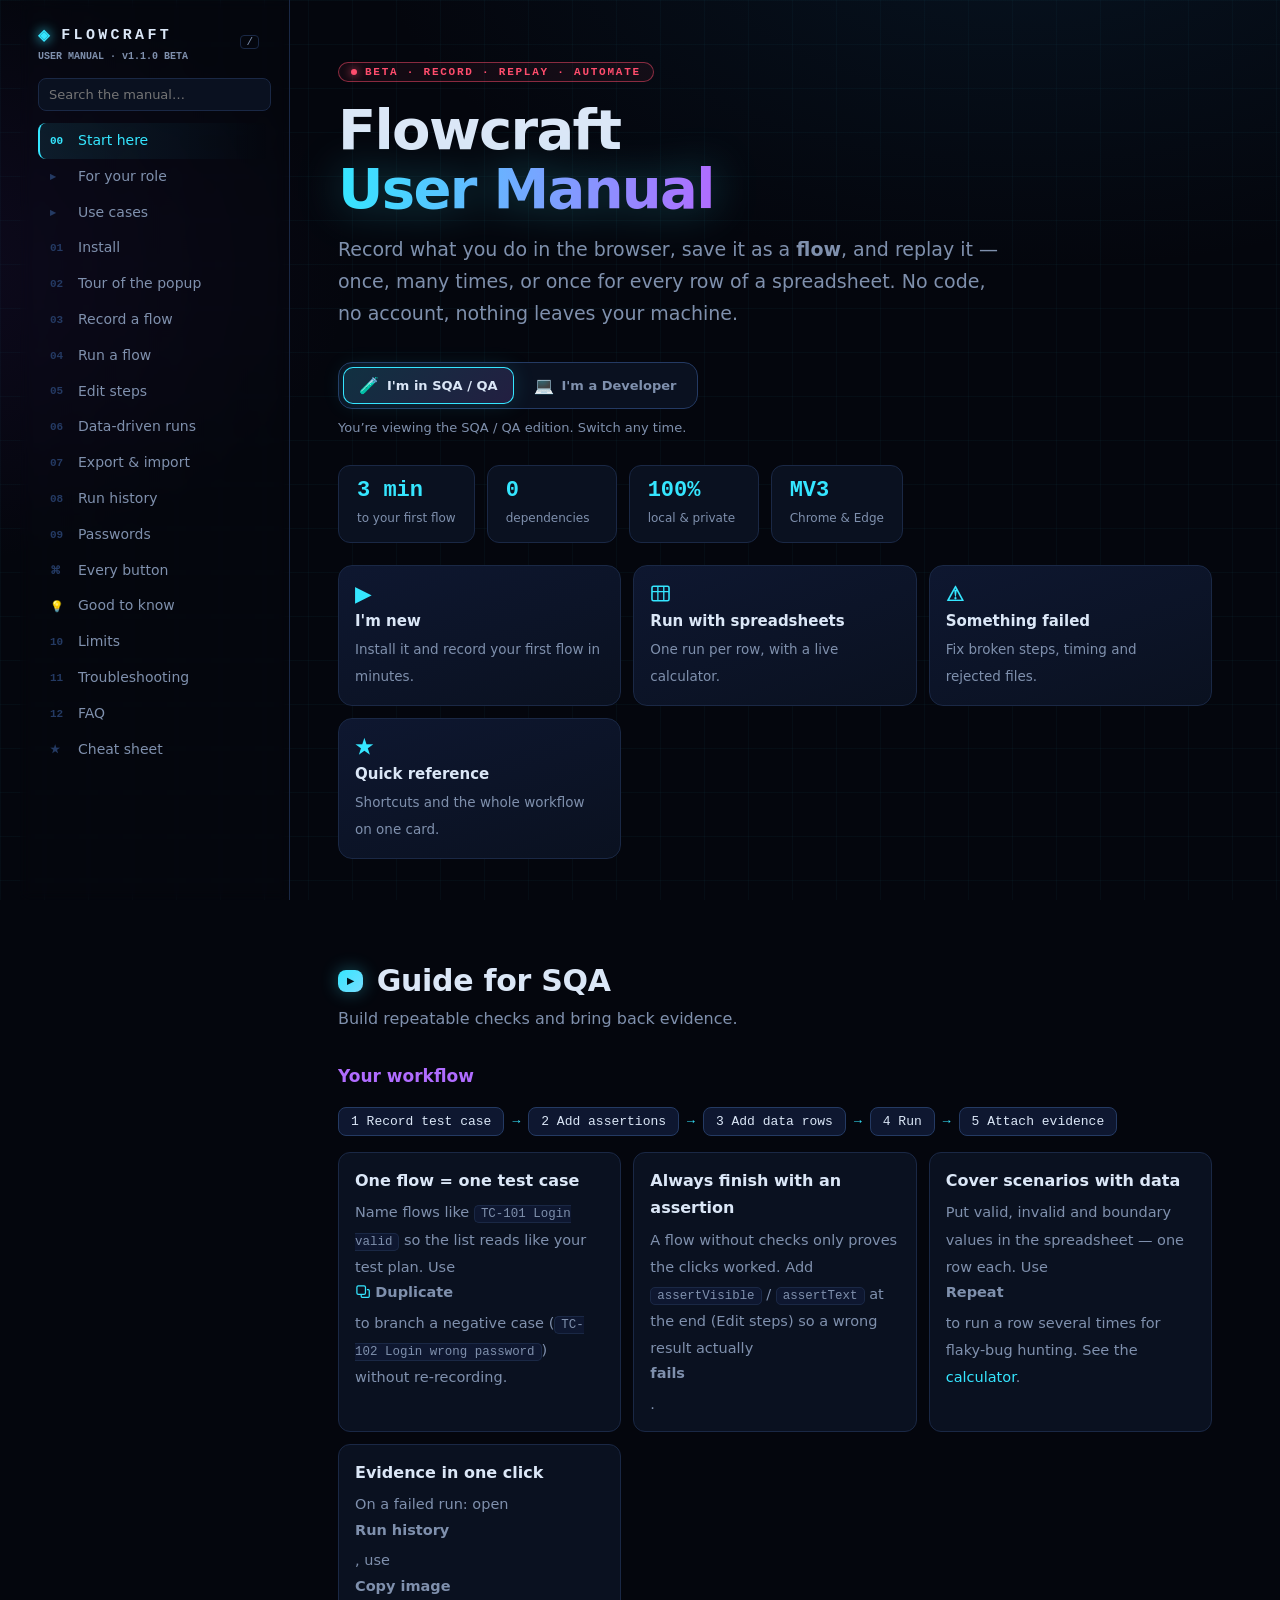
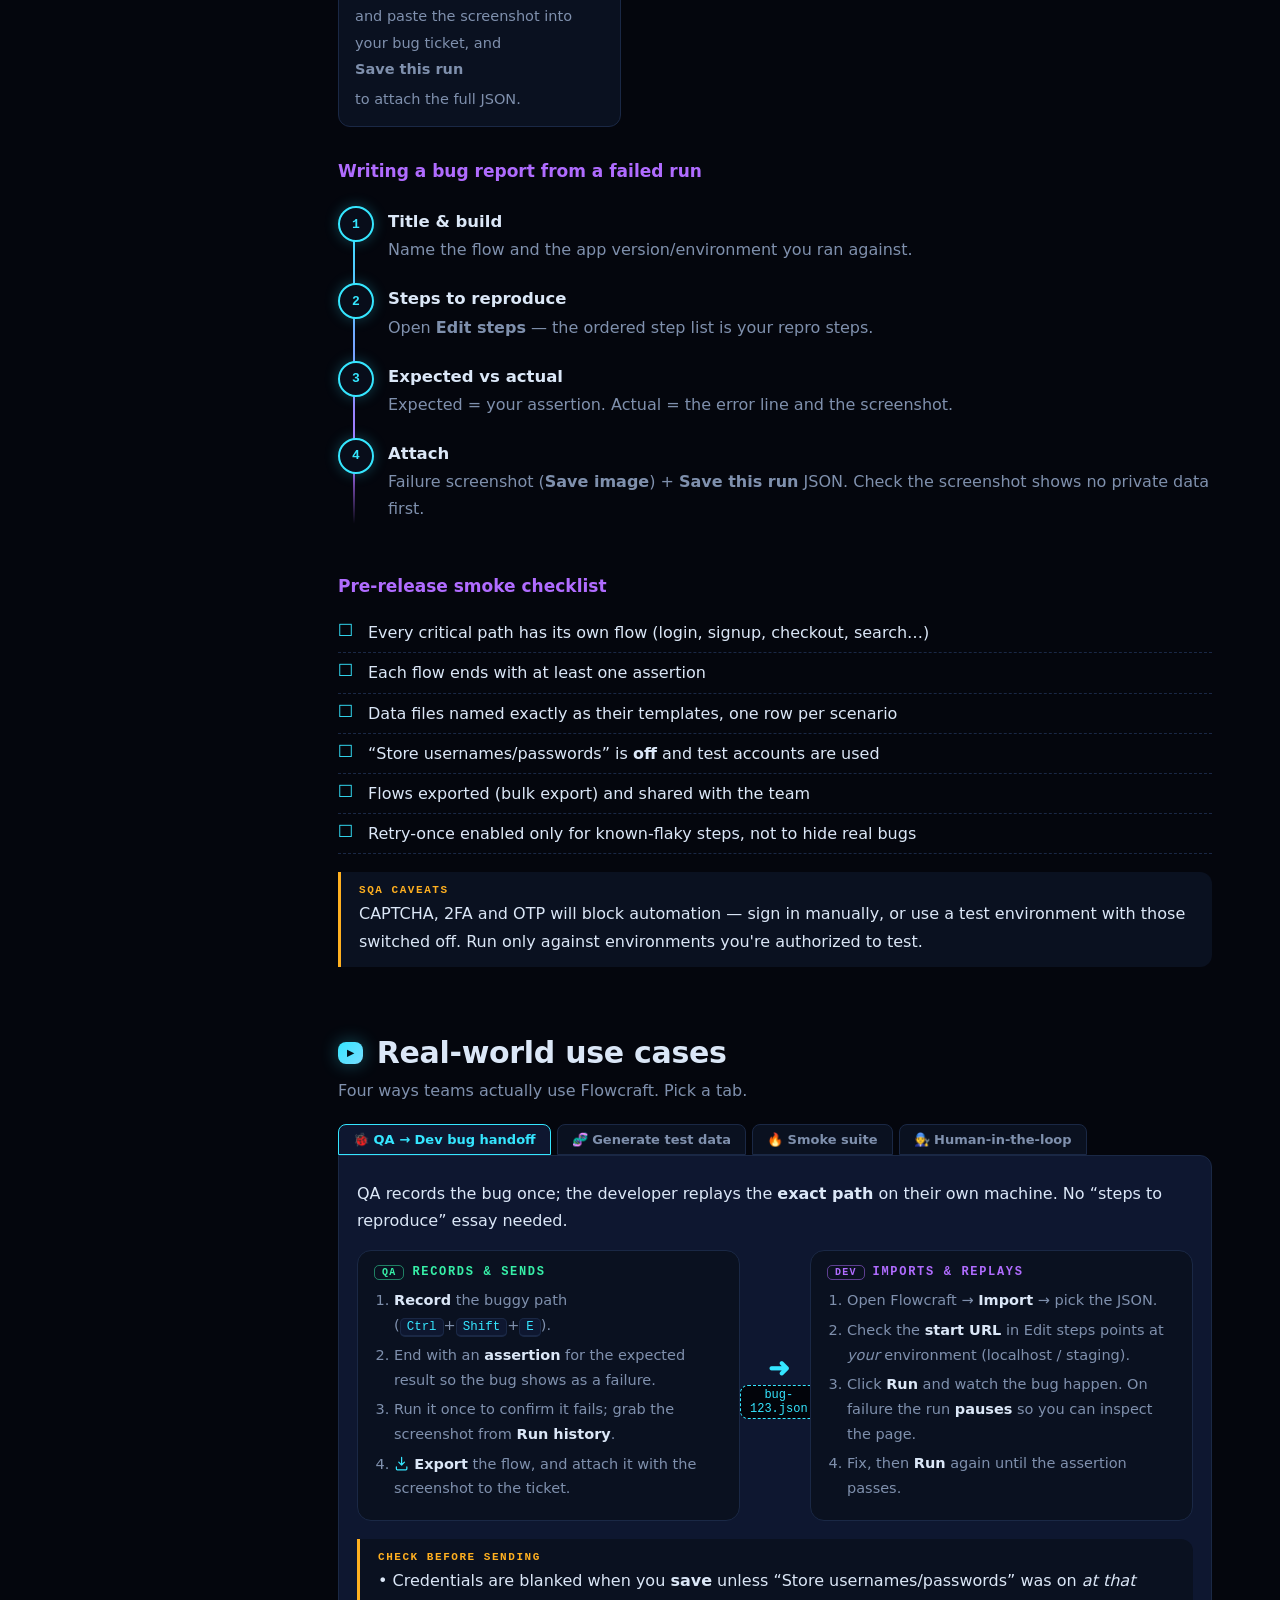
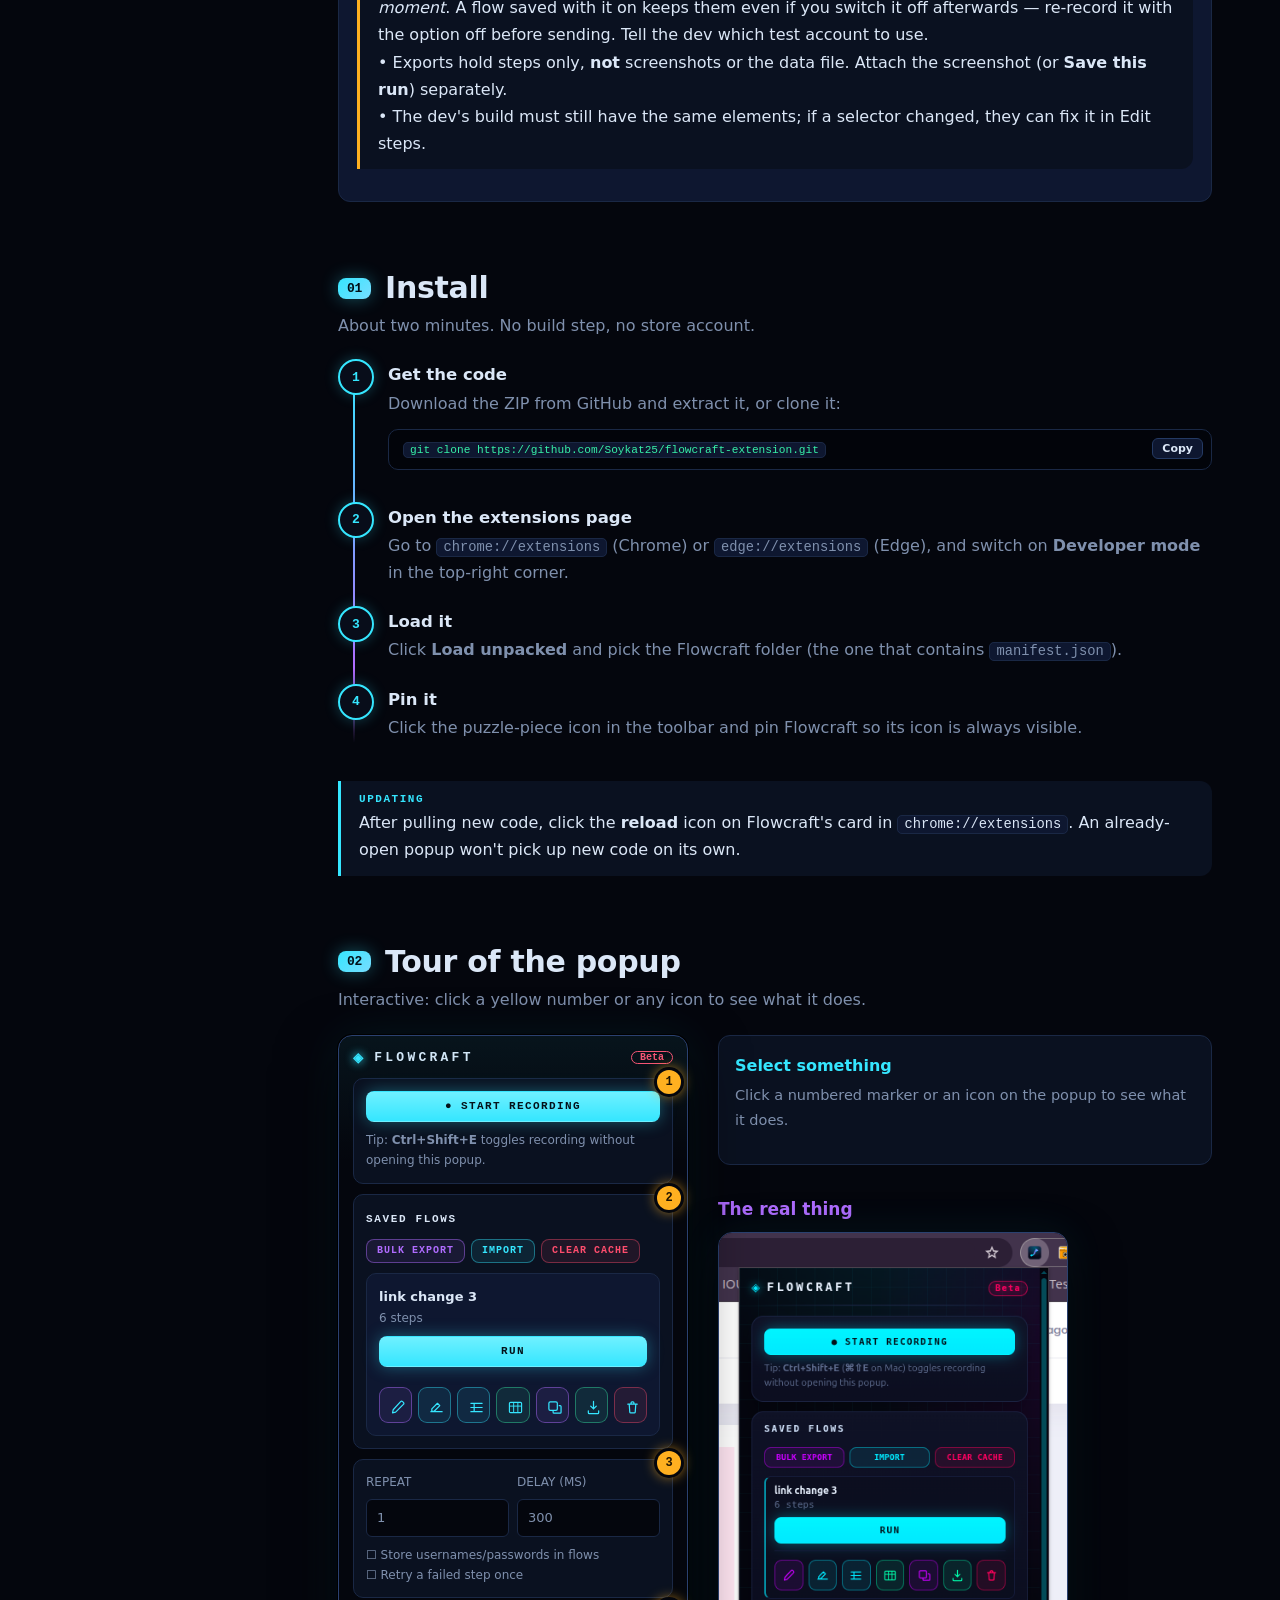
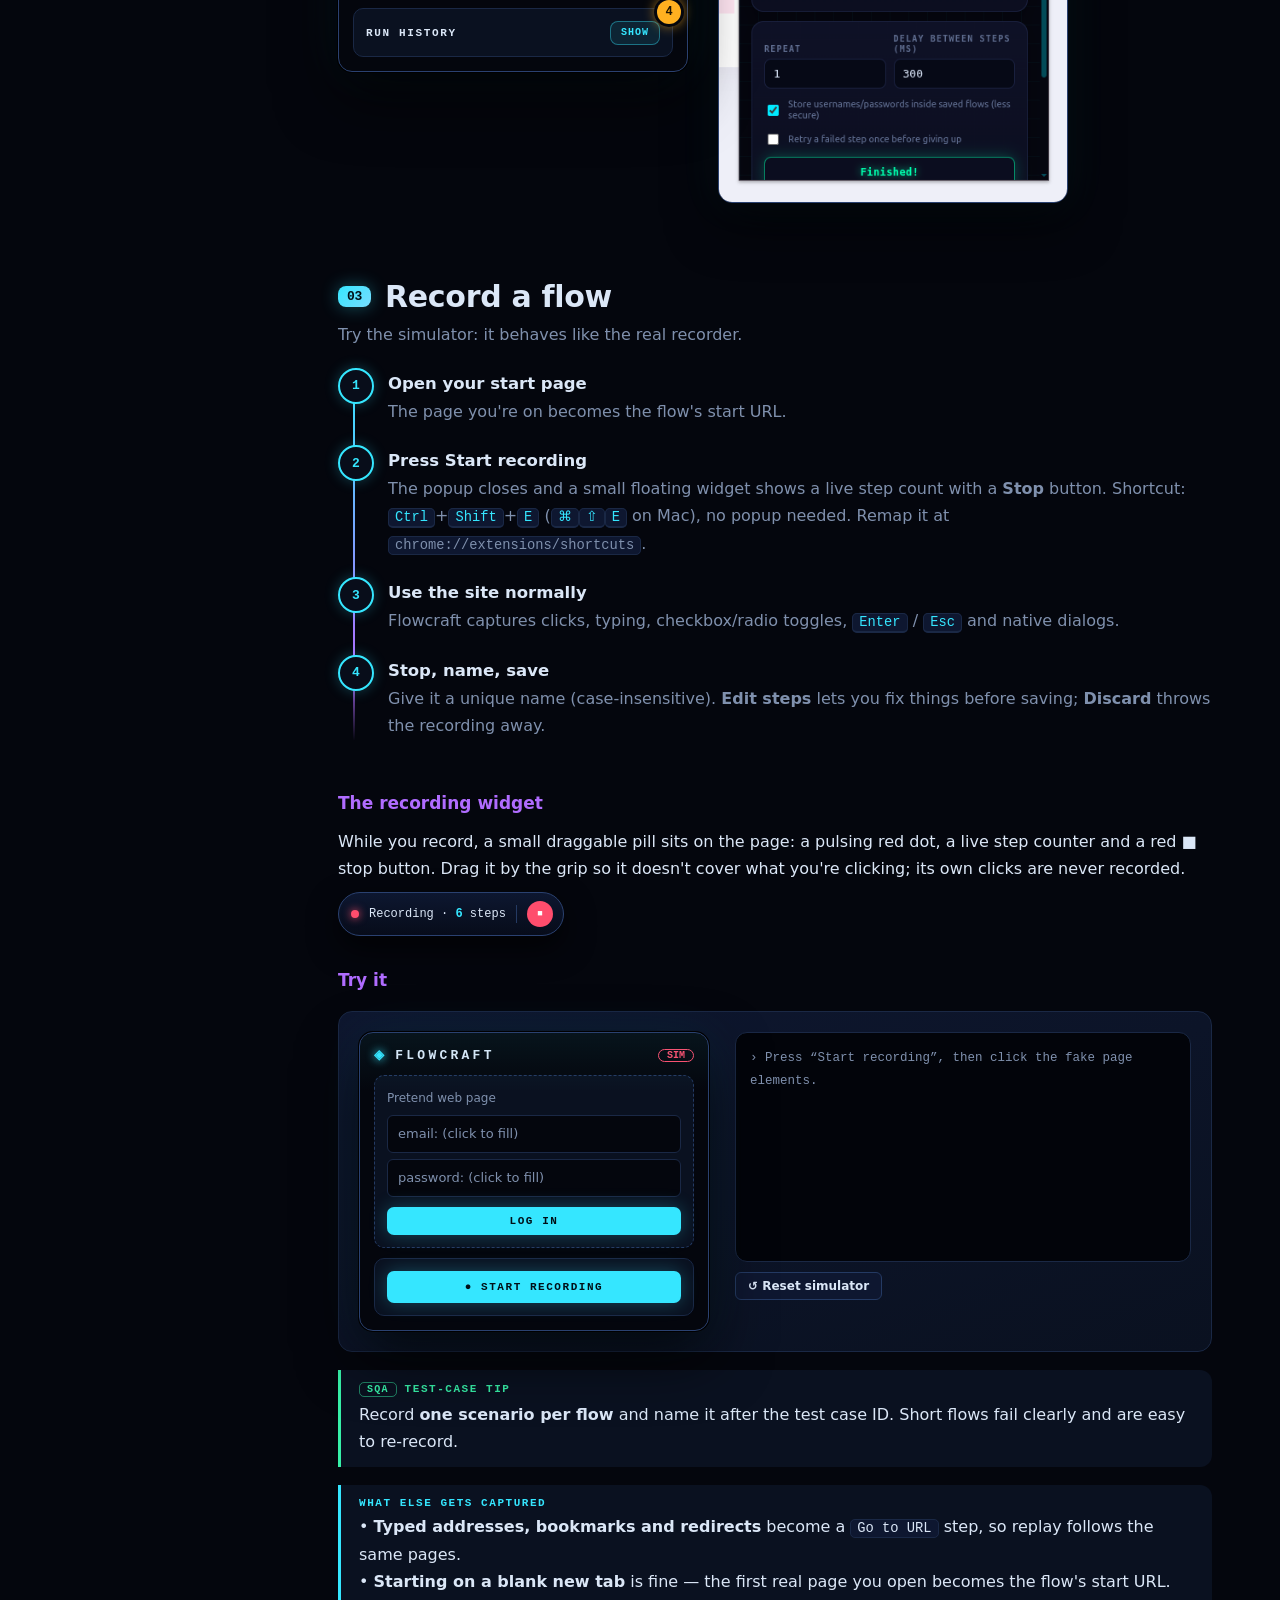
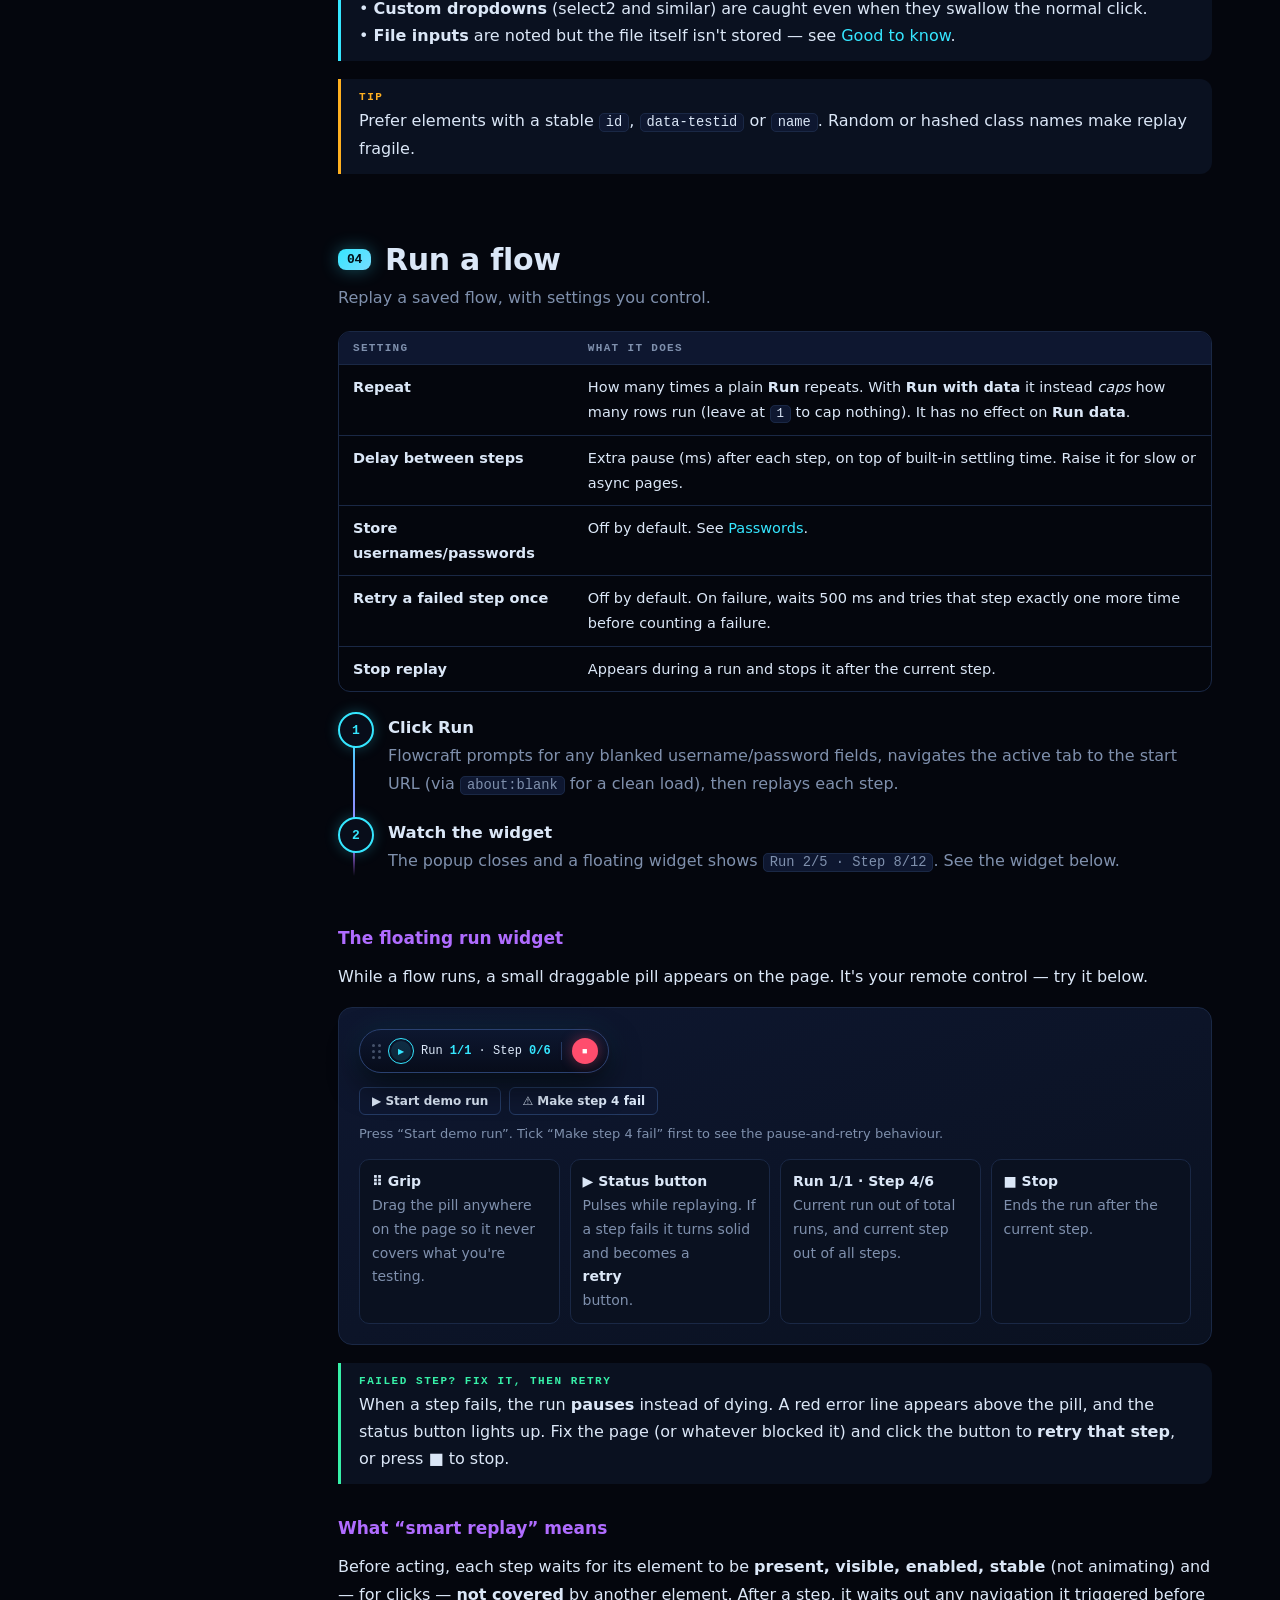
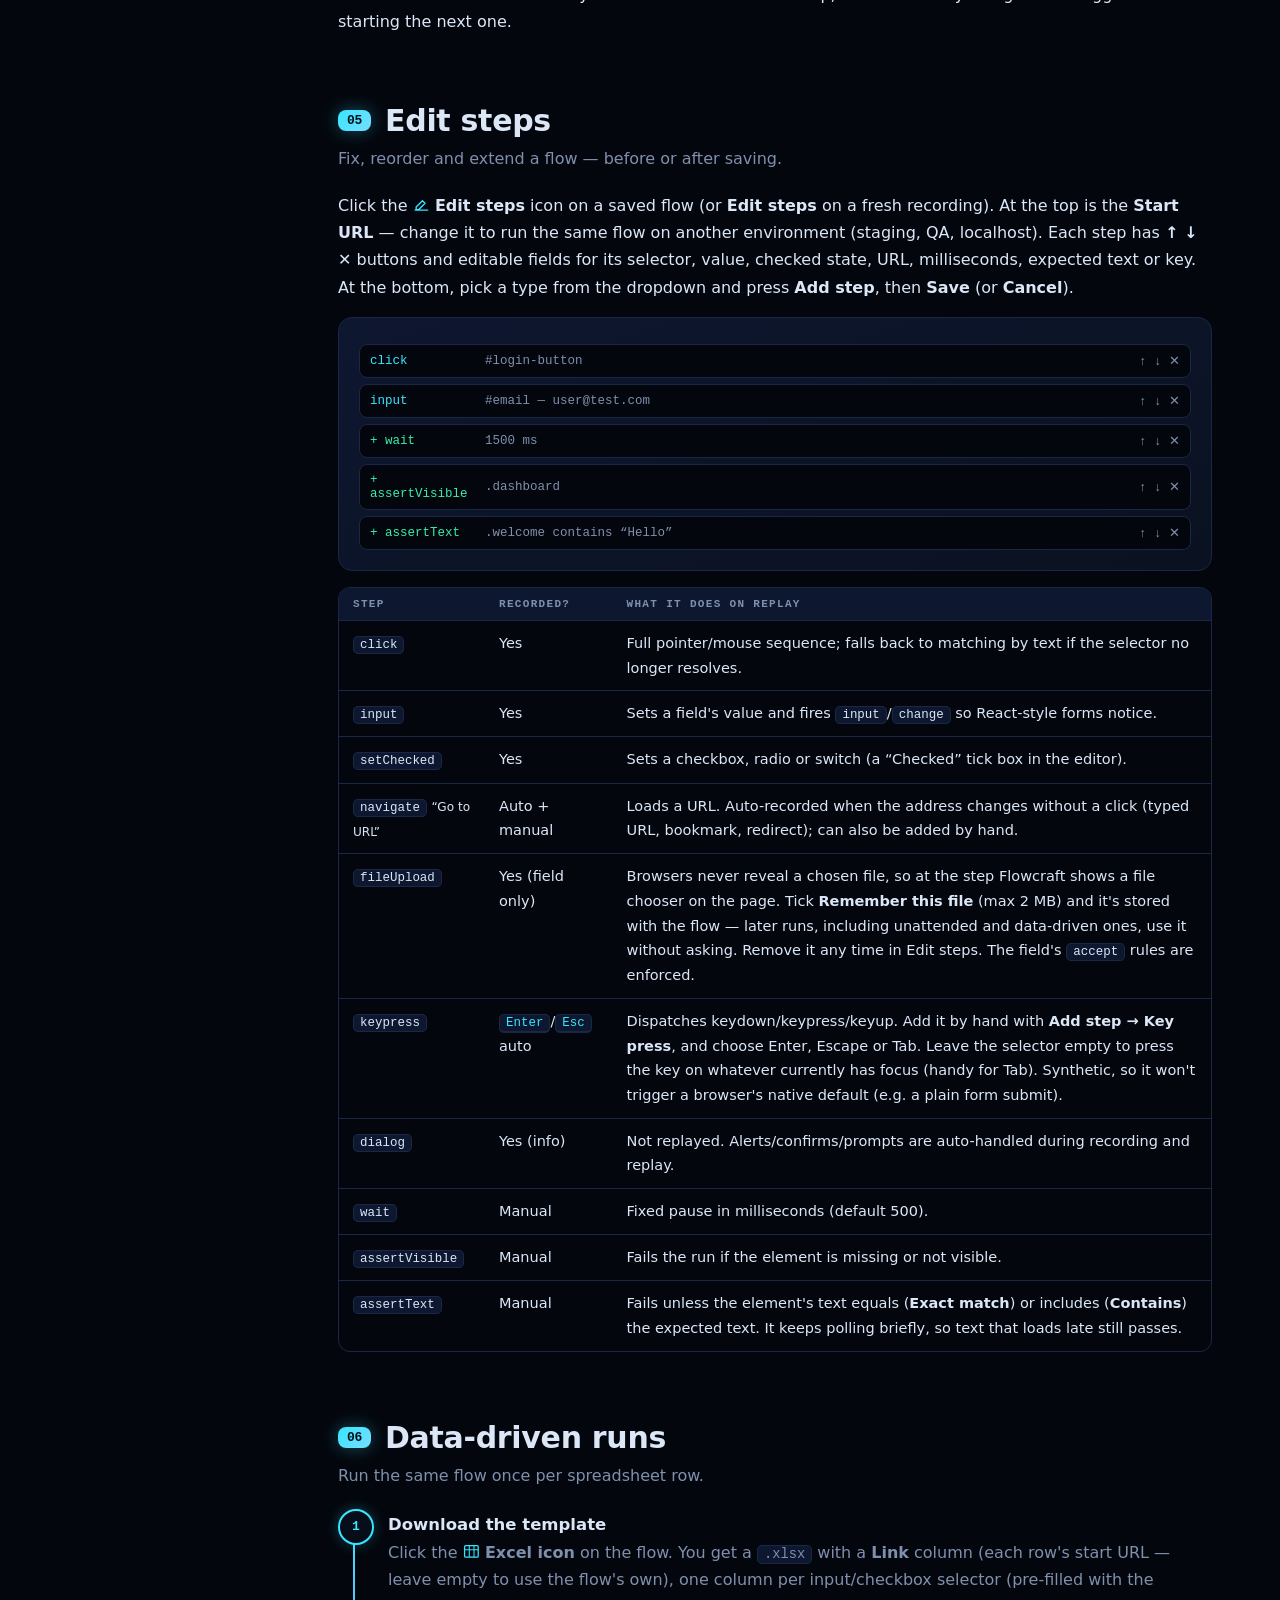
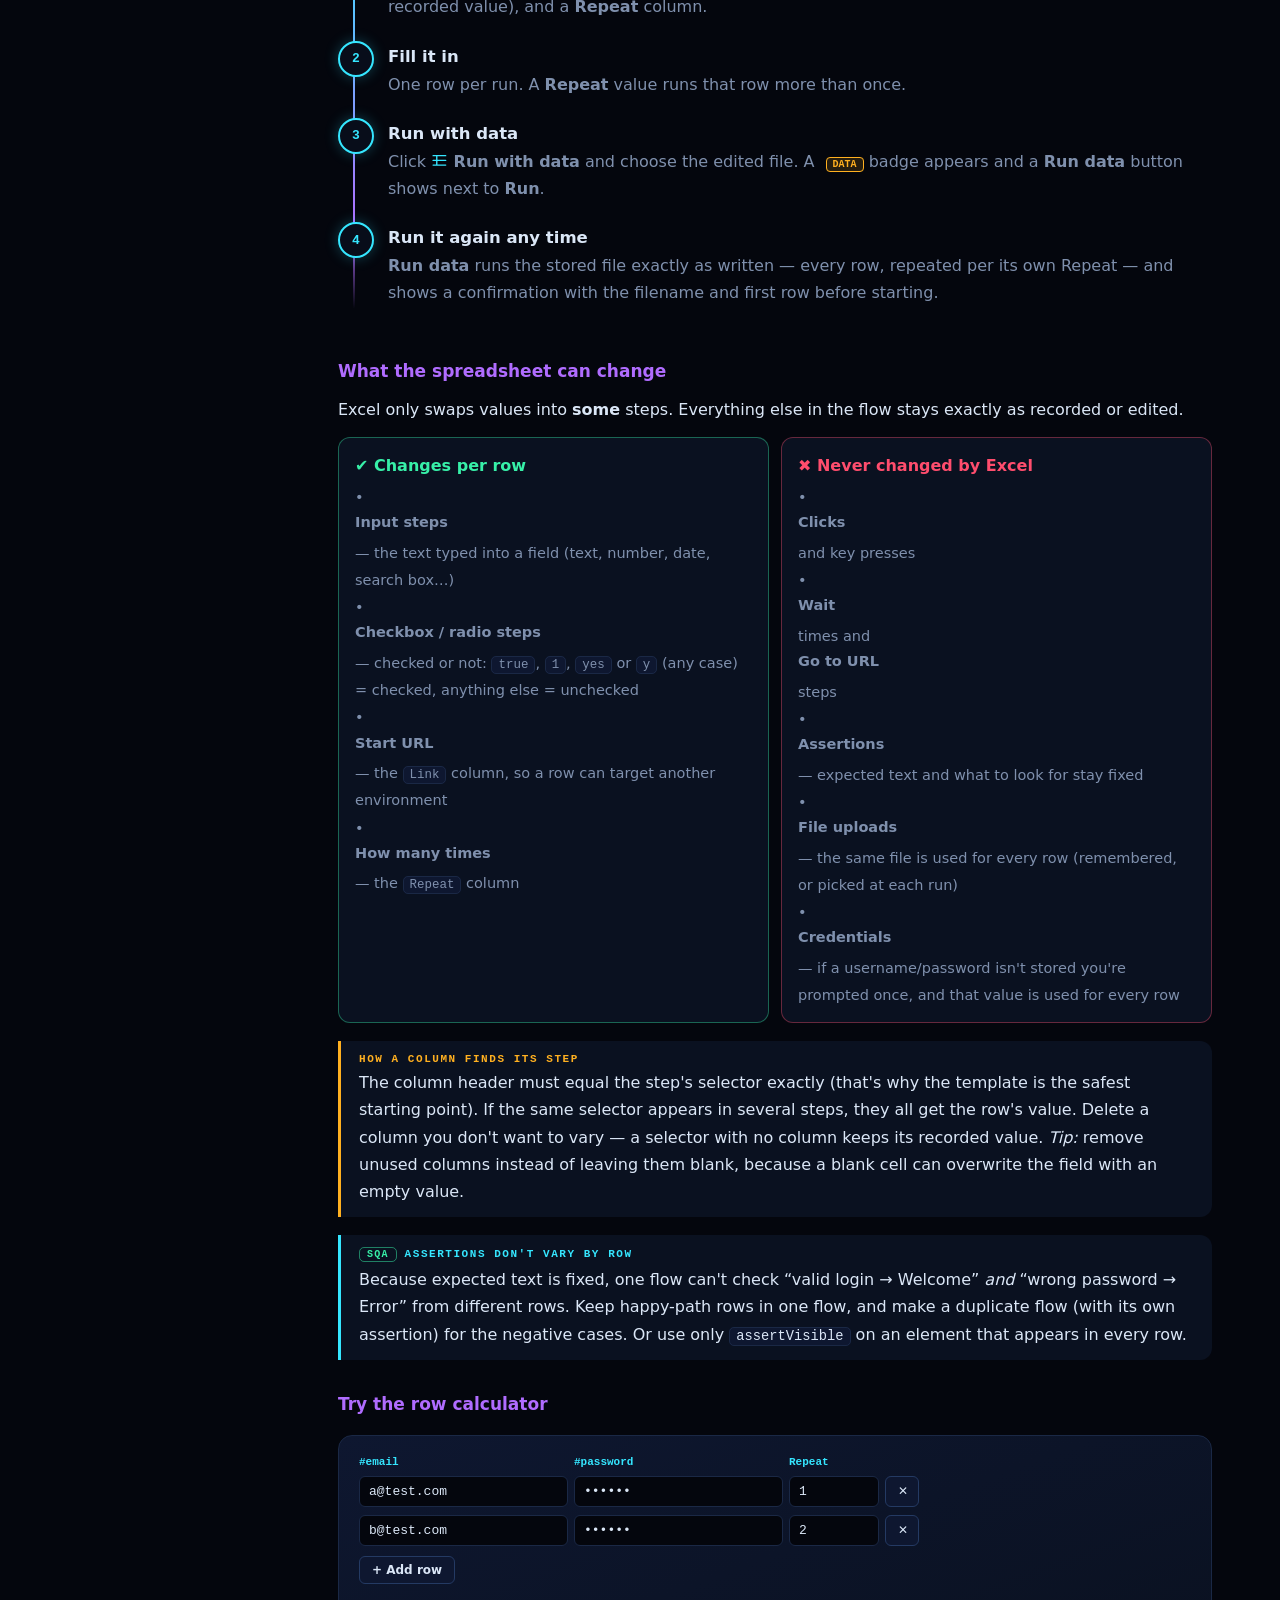
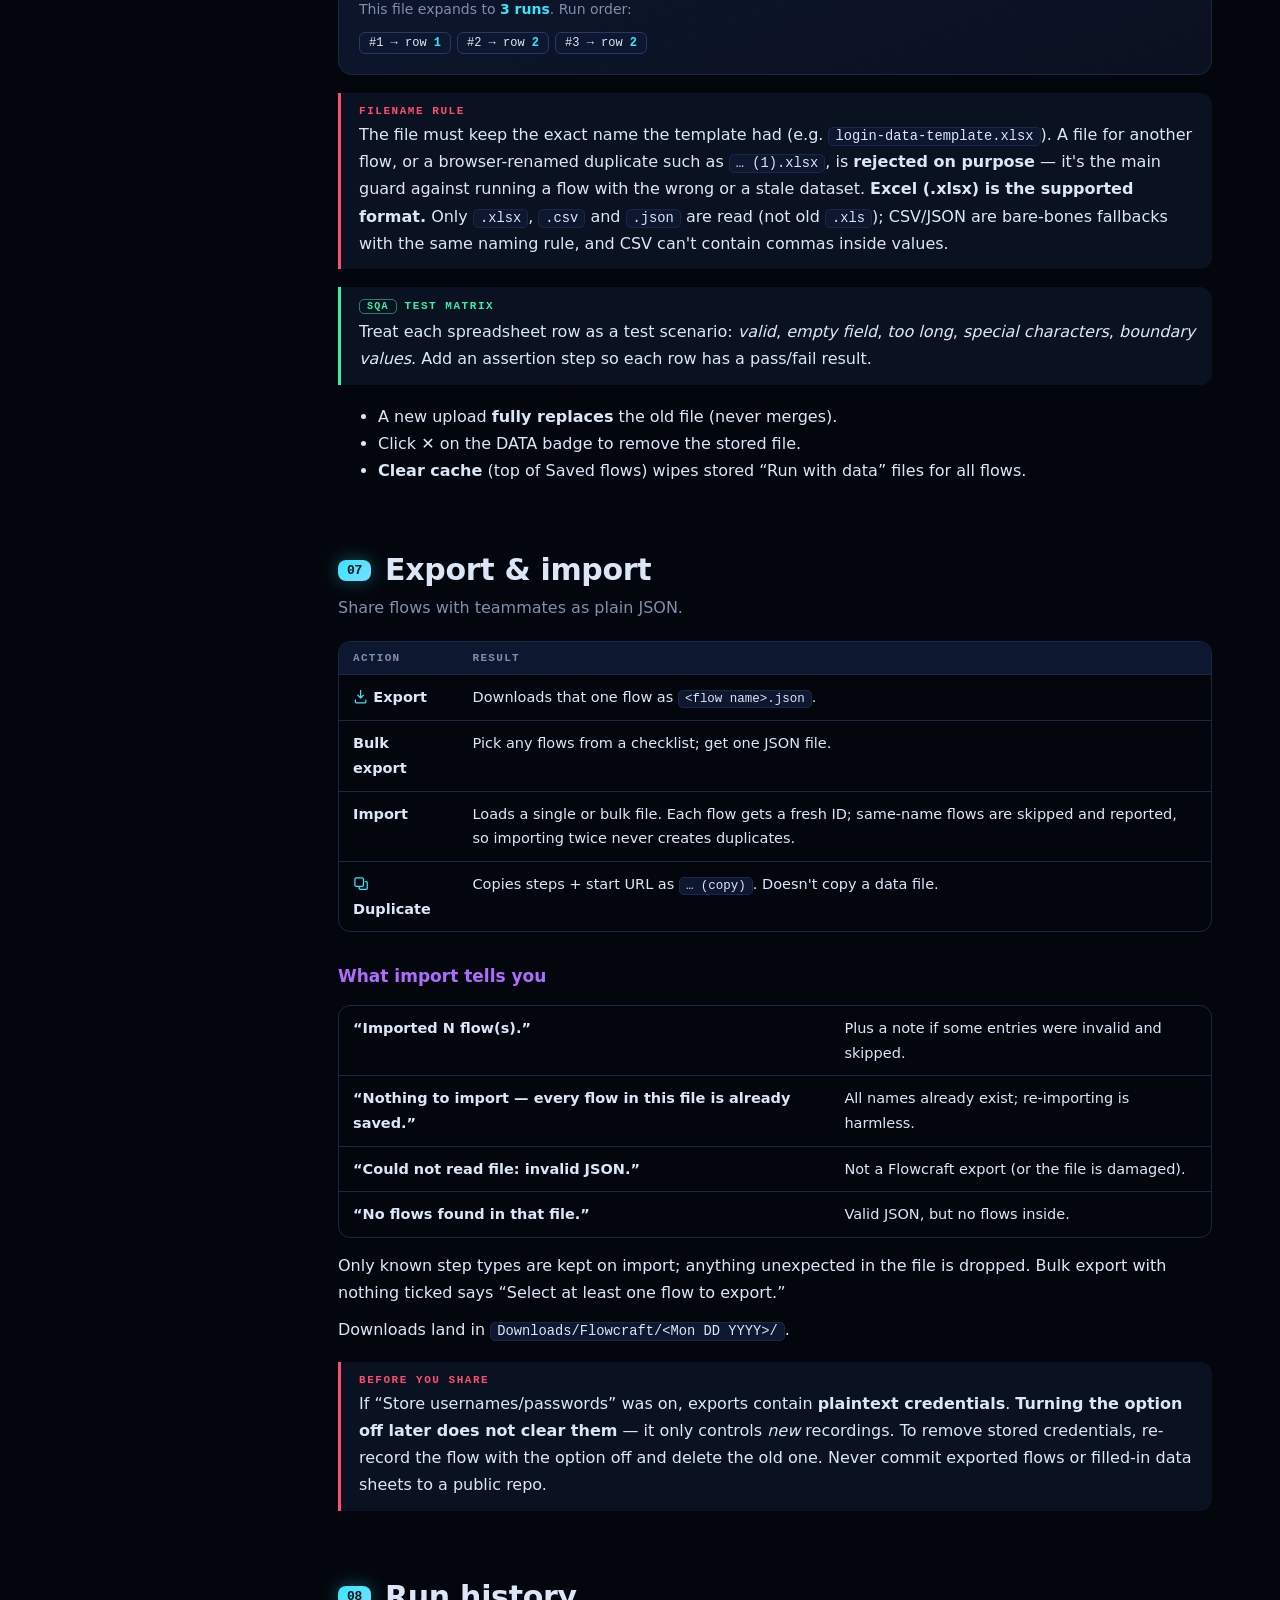
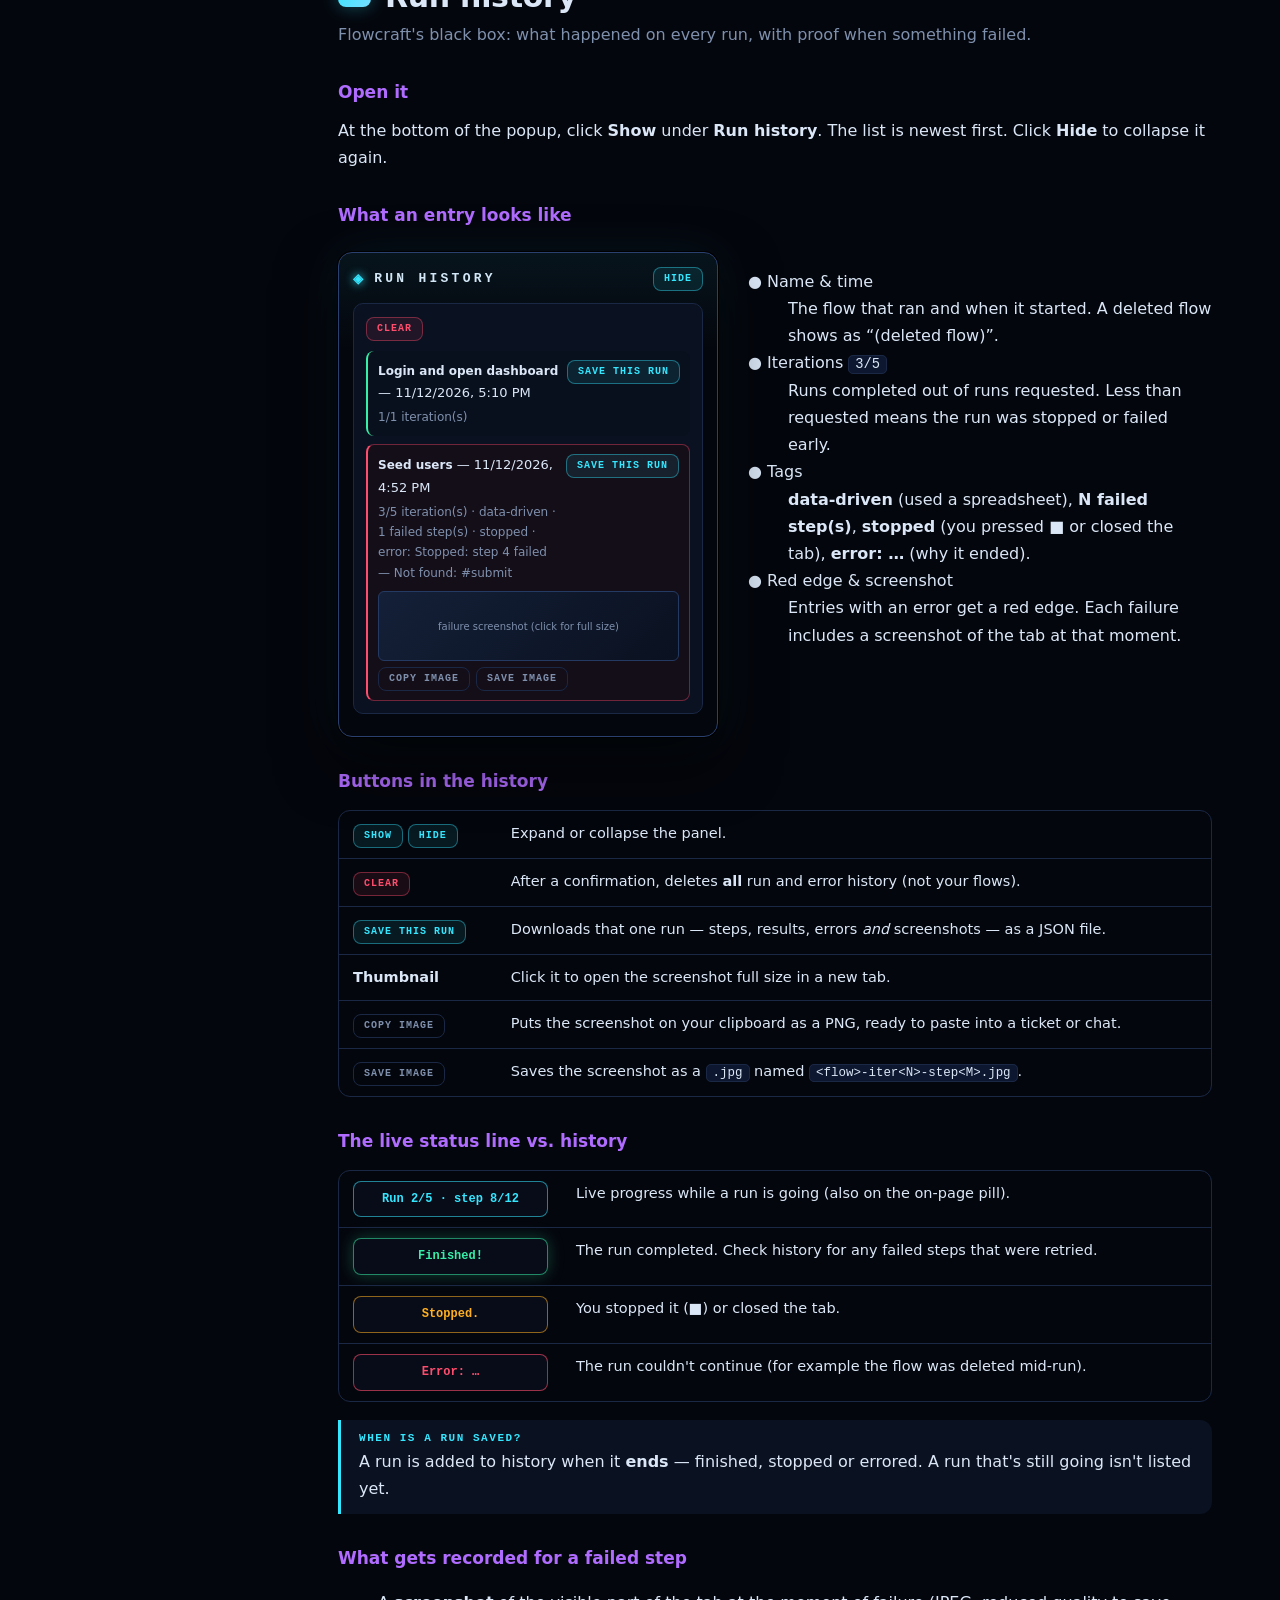
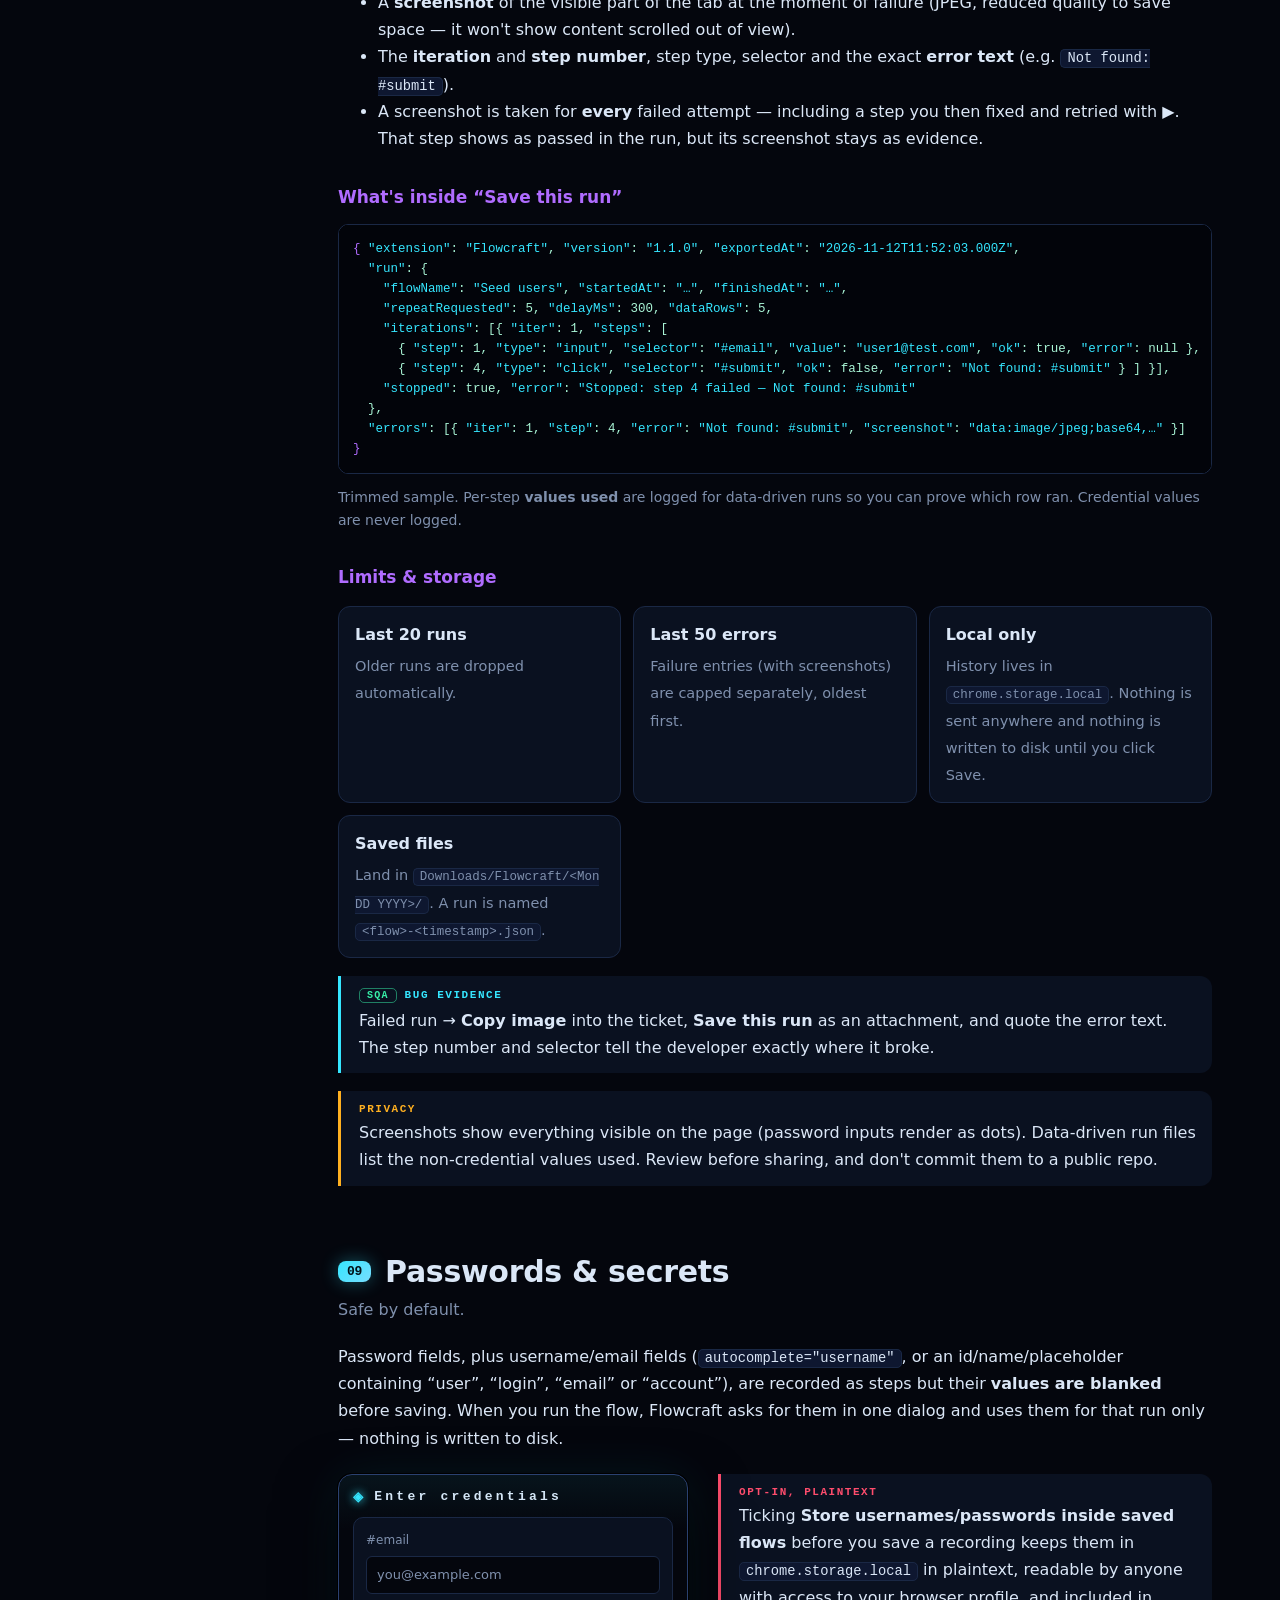
==== commit 17d4d4b7: "Manual: fix stored-credentials guidance, add recording persistence, hover, field types, import messa" ====
--- a/docs/index.html
+++ b/docs/index.html
@@ -447,7 +447,7 @@
         <li>Click <b>Run</b> and watch the bug happen. On failure the run <b>pauses</b> so you can inspect the page.</li>
         <li>Fix, then <b>Run</b> again until the assertion passes.</li></ol></div>
     </div>
-    <div class="co warn"><b>CHECK BEFORE SENDING</b><p>• Credentials are blanked unless “Store usernames/passwords” was on — turn it off, and tell the dev which test account to use.<br>• Exports hold steps only, <b>not</b> screenshots or the data file. Attach the screenshot (or <b>Save this run</b>) separately.<br>• The dev's build must still have the same elements; if a selector changed, they can fix it in Edit steps.</p></div>
+    <div class="co warn"><b>CHECK BEFORE SENDING</b><p>• Credentials are blanked when you <b>save</b> unless “Store usernames/passwords” was on <i>at that moment</i>. A flow saved with it on keeps them even if you switch it off afterwards — re-record it with the option off before sending. Tell the dev which test account to use.<br>• Exports hold steps only, <b>not</b> screenshots or the data file. Attach the screenshot (or <b>Save this run</b>) separately.<br>• The dev's build must still have the same elements; if a selector changed, they can fix it in Edit steps.</p></div>
   </div>
 
   <!-- 2 -->
@@ -740,8 +740,16 @@
     <tr><td><b><i class="ico" data-ico="duplicate"></i> Duplicate</b></td><td>Copies steps + start URL as <code>… (copy)</code>. Doesn't copy a data file.</td></tr>
     </tbody></table></div>
   <div class="co only-dev"><b><span class="rtag dev">DEV</span>BUG REPRO</b><p>Attach the exported JSON to the issue. Teammates <b>Import</b> it and replay the exact path — no written steps needed.</p></div>
+  <h3>What import tells you</h3>
+  <div class="tw"><table><tbody>
+    <tr><td><b>“Imported N flow(s).”</b></td><td>Plus a note if some entries were invalid and skipped.</td></tr>
+    <tr><td><b>“Nothing to import — every flow in this file is already saved.”</b></td><td>All names already exist; re-importing is harmless.</td></tr>
+    <tr><td><b>“Could not read file: invalid JSON.”</b></td><td>Not a Flowcraft export (or the file is damaged).</td></tr>
+    <tr><td><b>“No flows found in that file.”</b></td><td>Valid JSON, but no flows inside.</td></tr>
+  </tbody></table></div>
+  <p>Only known step types are kept on import; anything unexpected in the file is dropped. Bulk export with nothing ticked says “Select at least one flow to export.”</p>
   <p>Downloads land in <code>Downloads/Flowcraft/&lt;Mon DD YYYY&gt;/</code>.</p>
-  <div class="co danger"><b>BEFORE YOU SHARE</b><p>If “Store usernames/passwords” was on, exports contain <b>plaintext credentials</b>. Turn it off and re-save first. Never commit exported flows or filled-in data sheets to a public repo.</p></div>
+  <div class="co danger"><b>BEFORE YOU SHARE</b><p>If “Store usernames/passwords” was on, exports contain <b>plaintext credentials</b>. <b>Turning the option off later does not clear them</b> — it only controls <i>new</i> recordings. To remove stored credentials, re-record the flow with the option off and delete the old one. Never commit exported flows or filled-in data sheets to a public repo.</p></div>
 </section>
 
 <!-- 08 HISTORY -->
@@ -832,7 +840,7 @@
   <div class="stage"><div class="mock"><div class="mh"><i>◈</i>Enter credentials</div>
     <div class="box"><div class="hint" style="margin:0">#email</div><div class="mi">you@example.com</div><div class="hint">#password</div><div class="mi">••••••••</div>
     <div style="display:flex;gap:8px;margin-top:12px"><span class="chip c" style="flex:1;text-align:center;padding:9px">Cancel</span><span class="mb p" style="flex:1">Run</span></div></div></div>
-    <div class="legend"><div class="co danger" style="margin-top:0"><b>OPT-IN, PLAINTEXT</b><p>Ticking <b>Store usernames/passwords inside saved flows</b> keeps them in <code>chrome.storage.local</code> in plaintext, readable by anyone with access to your browser profile, and included in exports.</p></div></div></div>
+    <div class="legend"><div class="co danger" style="margin-top:0"><b>OPT-IN, PLAINTEXT</b><p>Ticking <b>Store usernames/passwords inside saved flows</b> before you save a recording keeps them in <code>chrome.storage.local</code> in plaintext, readable by anyone with access to your browser profile, and included in exports.</p></div></div></div>
   <div class="tabs" data-tabs>
     <button class="on">Permissions</button><button>What it doesn't do</button>
   </div>
@@ -875,6 +883,11 @@
     <div class="mini"><b>How selectors are chosen</b><span>For each element Flowcraft tries, in order: a unique <code>#id</code> → a unique <code>data-testid</code>, <code>data-test</code>, <code>data-cy</code>, <code>data-qa</code>, <code>name</code>, <code>aria-label</code> or <code>placeholder</code> → a path of tags (with <code>:nth-of-type</code>) up to the nearest id. The last kind breaks easily when the layout changes.</span></div>
     <div class="mini"><b>Automatic recovery from page loads</b><span>If a click starts a page load that tears down the target mid-step, Flowcraft waits for the new page and retries that step once on its own — separate from the “Retry a failed step once” option.</span></div>
     <div class="mini"><b>Failed, then fixed</b><span>If you clear a problem and press ▶ the step is retried. It counts as passed in the run, but the screenshot of the earlier failure stays in Run history.</span></div>
+    <div class="mini"><b>Recording survives page loads</b><span>Recording state is kept while you move between pages, so clicking a link or submitting a form doesn't end it. The pill reappears on each new page, and the popup can be closed and reopened — after Stop it returns to the Save screen with “N steps captured · start: …”.</span></div>
+    <div class="mini"><b>Hover menus on replay</b><span>Hover isn't recorded, but before a click Flowcraft hovers the element's ancestors, which opens most JavaScript-driven flyout menus. Menus that open only through pure-CSS <code>:hover</code> can't be reproduced.</span></div>
+    <div class="mini"><b>What counts as a field</b><span>Typing is captured for <code>input</code>, <code>select</code> and <code>textarea</code> elements (dropdown choices are recorded as input steps). Rich-text editors that use <code>contenteditable</code> aren't captured.</span></div>
+    <div class="mini"><b>Flow card hints</b><span>Under each flow's name you see “N steps”, plus “· N credential field(s) need input” when blank username/password fields will prompt you at run time.</span></div>
+    <div class="mini"><b>Duplicate names</b><span>Duplicating adds “(copy)”, then “(copy) 2”, “(copy) 3”… Saving, renaming and importing all refuse a name that already exists (case-insensitive).</span></div>
     <div class="mini"><b>Credentials prompt</b><span>One dialog lists every blank username/password field. Press <kbd>Enter</kbd> to run or <kbd>Esc</kbd> to cancel.</span></div>
   </div>
 </section>
@@ -888,6 +901,7 @@
     <tr><td><b>Very async apps</b></td><td>Auto-waiting helps, but you may still need a larger Delay or <code>wait</code> steps.</td></tr>
     <tr><td><b>CAPTCHA / 2FA / OTP</b></td><td>Intentionally resist automation. Either sign in by hand first, or let the run <b>pause</b> at the next step, solve it yourself and click ▶ (see <a href="#usecases">Human-in-the-loop</a>).</td></tr>
     <tr><td><b>New tabs / windows</b></td><td>Replay keeps driving the original tab, so <code>target="_blank"</code> links aren't followed.</td></tr>
+    <tr><td><b>Rich-text editors</b></td><td><code>contenteditable</code> areas aren't captured — only <code>input</code>, <code>select</code> and <code>textarea</code>.</td></tr>
     <tr><td><b>Hover, drag, canvas</b></td><td>Not recorded. Only clicks, field changes and <kbd>Enter</kbd>/<kbd>Esc</kbd> are.</td></tr>
     <tr><td><b>Spreadsheets</b></td><td>Single-sheet, no formulas or styles. Fine for real Excel/Sheets/LibreOffice output.</td></tr>
   </tbody></table></div>
@@ -903,6 +917,8 @@
     <tr><td>Steps fire before the page is ready</td><td>Raise <b>Delay between steps</b>, or add a <code>wait</code> step.</td></tr>
     <tr><td>Fails only sometimes</td><td>Tick <b>Retry a failed step once</b> for automatic second tries, or just click ▶ when a run pauses.</td></tr>
     <tr><td>Data file rejected</td><td>Name doesn't match the template. Re-download the template, or rename the file back (remove “(1)”).</td></tr>
+    <tr><td>“This flow has no input or checkbox steps to drive with data”</td><td>The template needs at least one input or checkbox step. Record or add one, then download the template again.</td></tr>
+    <tr><td>“…N credential field(s) need input” under a flow</td><td>Normal: those blank fields will be asked for when you press Run. Enter them in the dialog (Enter = Run).</td></tr>
     <tr><td>Wrong data used</td><td>Click ✕ on the DATA badge and upload again. Uploads fully replace the old file.</td></tr>
     <tr><td>Replay stops after a new tab opens</td><td>Not supported. Rework the flow so it stays in one tab.</td></tr>
     <tr><td>Login blocked by CAPTCHA / 2FA</td><td>When the step after it fails the run pauses — solve the challenge by hand, then click the pill's ▶ to continue. Or sign in manually first and start the flow after login.</td></tr>
@@ -920,7 +936,7 @@
   <details><summary>Does Flowcraft send my data anywhere?</summary><p>No. It makes no network requests and has no telemetry. Everything lives in <code>chrome.storage.local</code> on your machine.</p></details>
   <details><summary>Why does it need access to all websites?</summary><p>Recording and replay must run on whatever site you point them at, so there's no fixed site list.</p></details>
   <details><summary>Can I run flows headless or in CI?</summary><p>Not directly; flows run from the extension in a real browser. The exported JSON is plain, so it could be converted to Playwright or Selenium.</p></details>
-  <details><summary>Can I share a flow with a teammate?</summary><p>Yes. Export it (or bulk export) and send the JSON; they use <b>Import</b>. Make sure “Store usernames/passwords” was off.</p></details>
+  <details><summary>Can I share a flow with a teammate?</summary><p>Yes. Export it (or bulk export) and send the JSON; they use <b>Import</b>. Make sure “Store usernames/passwords” was off <i>when you saved</i> the flow — switching it off afterwards doesn't remove credentials already stored in it.</p></details>
   <details><summary>Is it safe to use on my real accounts?</summary><p>It's beta software with no formal audit. Use it on sites and accounts you're authorized to automate, ideally test environments.</p></details>
 </section>
 
@@ -1069,7 +1085,7 @@
    ['Flow card','Delete','Deletes the flow and its data file, after a confirmation.',IB('danger','delete')],
    ['Run settings','Repeat','How many times Run repeats. With Run with data it caps the rows (default 1 = no cap). No effect on Run data.','<div><span class="fl">Repeat</span>'+FI('1')+'</div>'],
    ['Run settings','Delay between steps (ms)','Extra pause after each step, on top of built-in settling.','<div><span class="fl">Delay between steps (ms)</span>'+FI('300')+'</div>'],
-   ['Run settings','Store usernames/passwords','Off by default. On = credentials kept in plaintext in saved flows and exports.',CK('Store usernames/passwords inside saved flows (less secure)',0)],
+   ['Run settings','Store usernames/passwords','Off by default. Applies when a recording is saved: with it on, credentials are kept in plaintext in that flow and its exports. Switching it off later does not clear flows already saved with it on.',CK('Store usernames/passwords inside saved flows (less secure)',0)],
    ['Run settings','Retry a failed step once','Off by default. Waits 500 ms and retries the step once before treating it as failed.',CK('Retry a failed step once before giving up',0)],
    ['Run settings','Stop replay','Visible during a run; stops it after the current step.',BT('ghost block','Stop replay')],
    ['Run settings','Status line','Live progress (“Run 2/5 · step 8/12”), then “Finished!”, “Stopped.” or an error.','<div class="lk"><div class="st run">Run 2/5 · step 8/12</div><div class="st ok">Finished!</div></div>'],
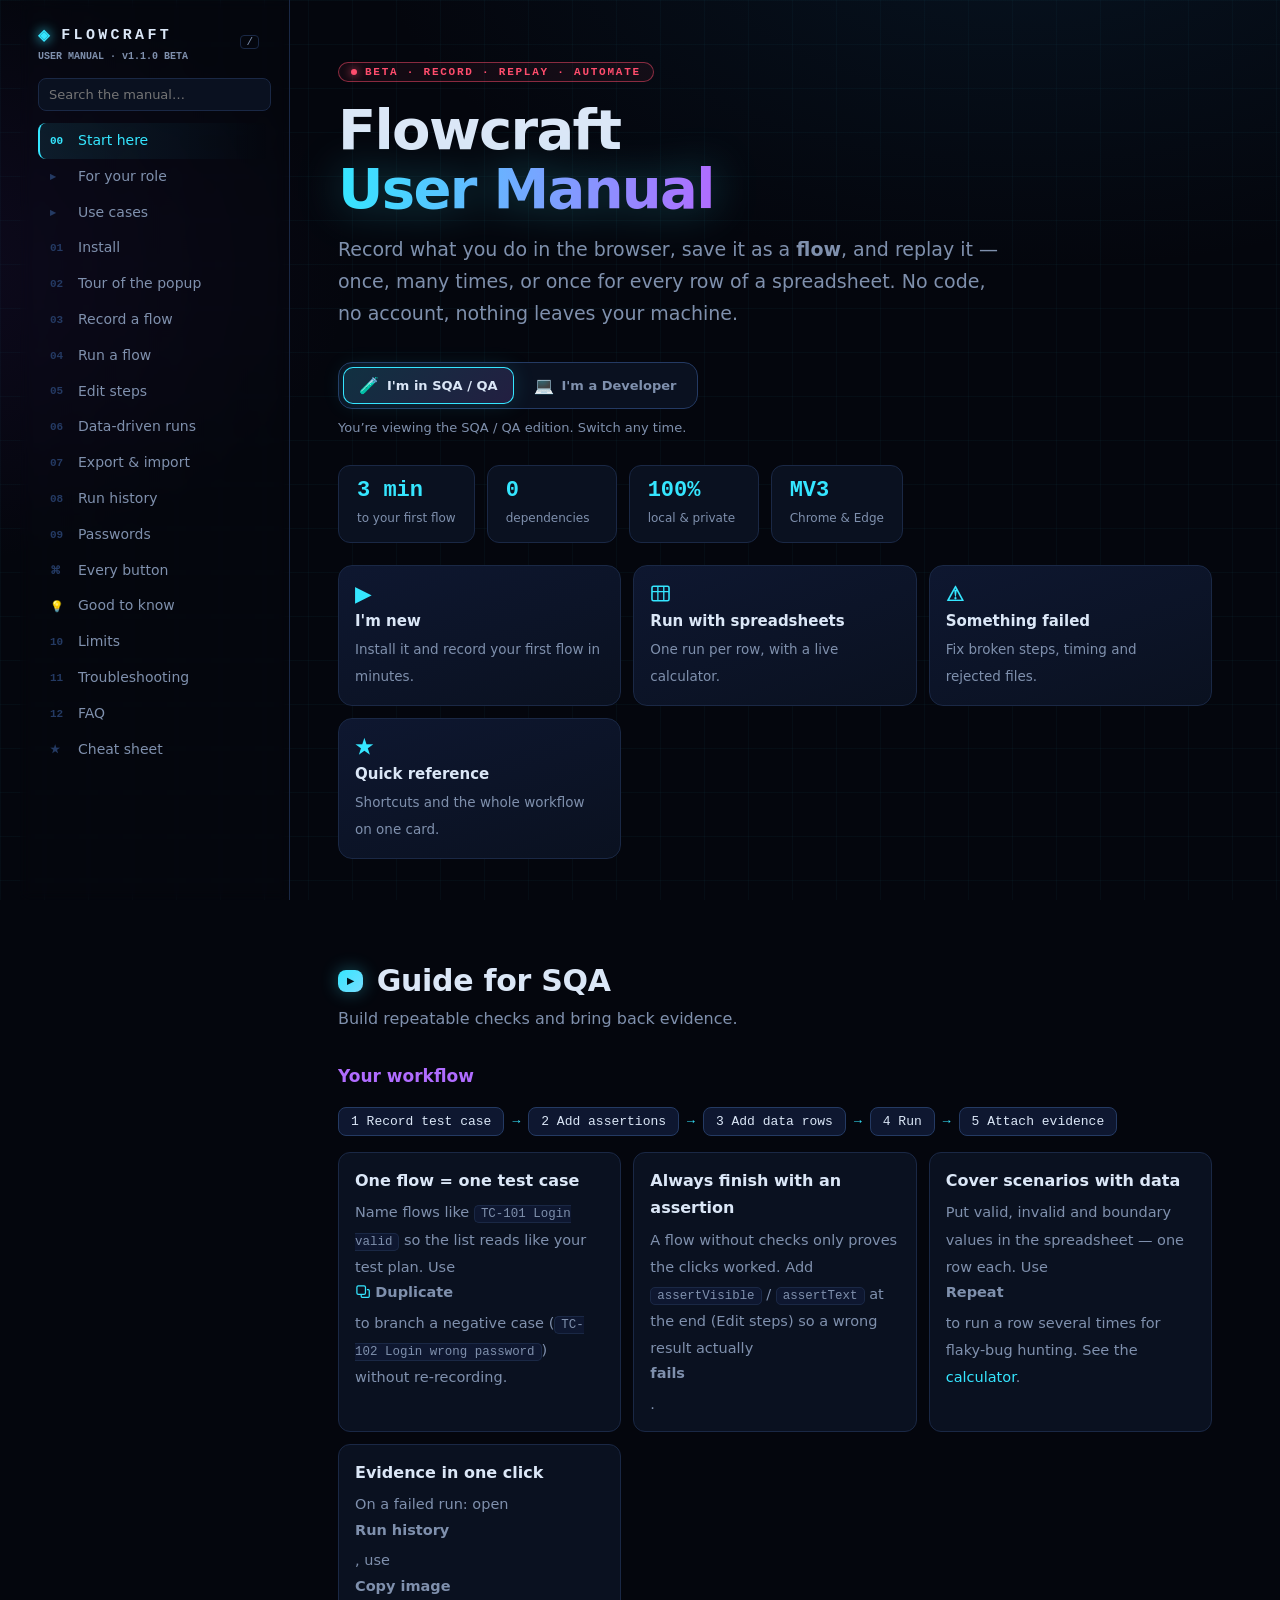
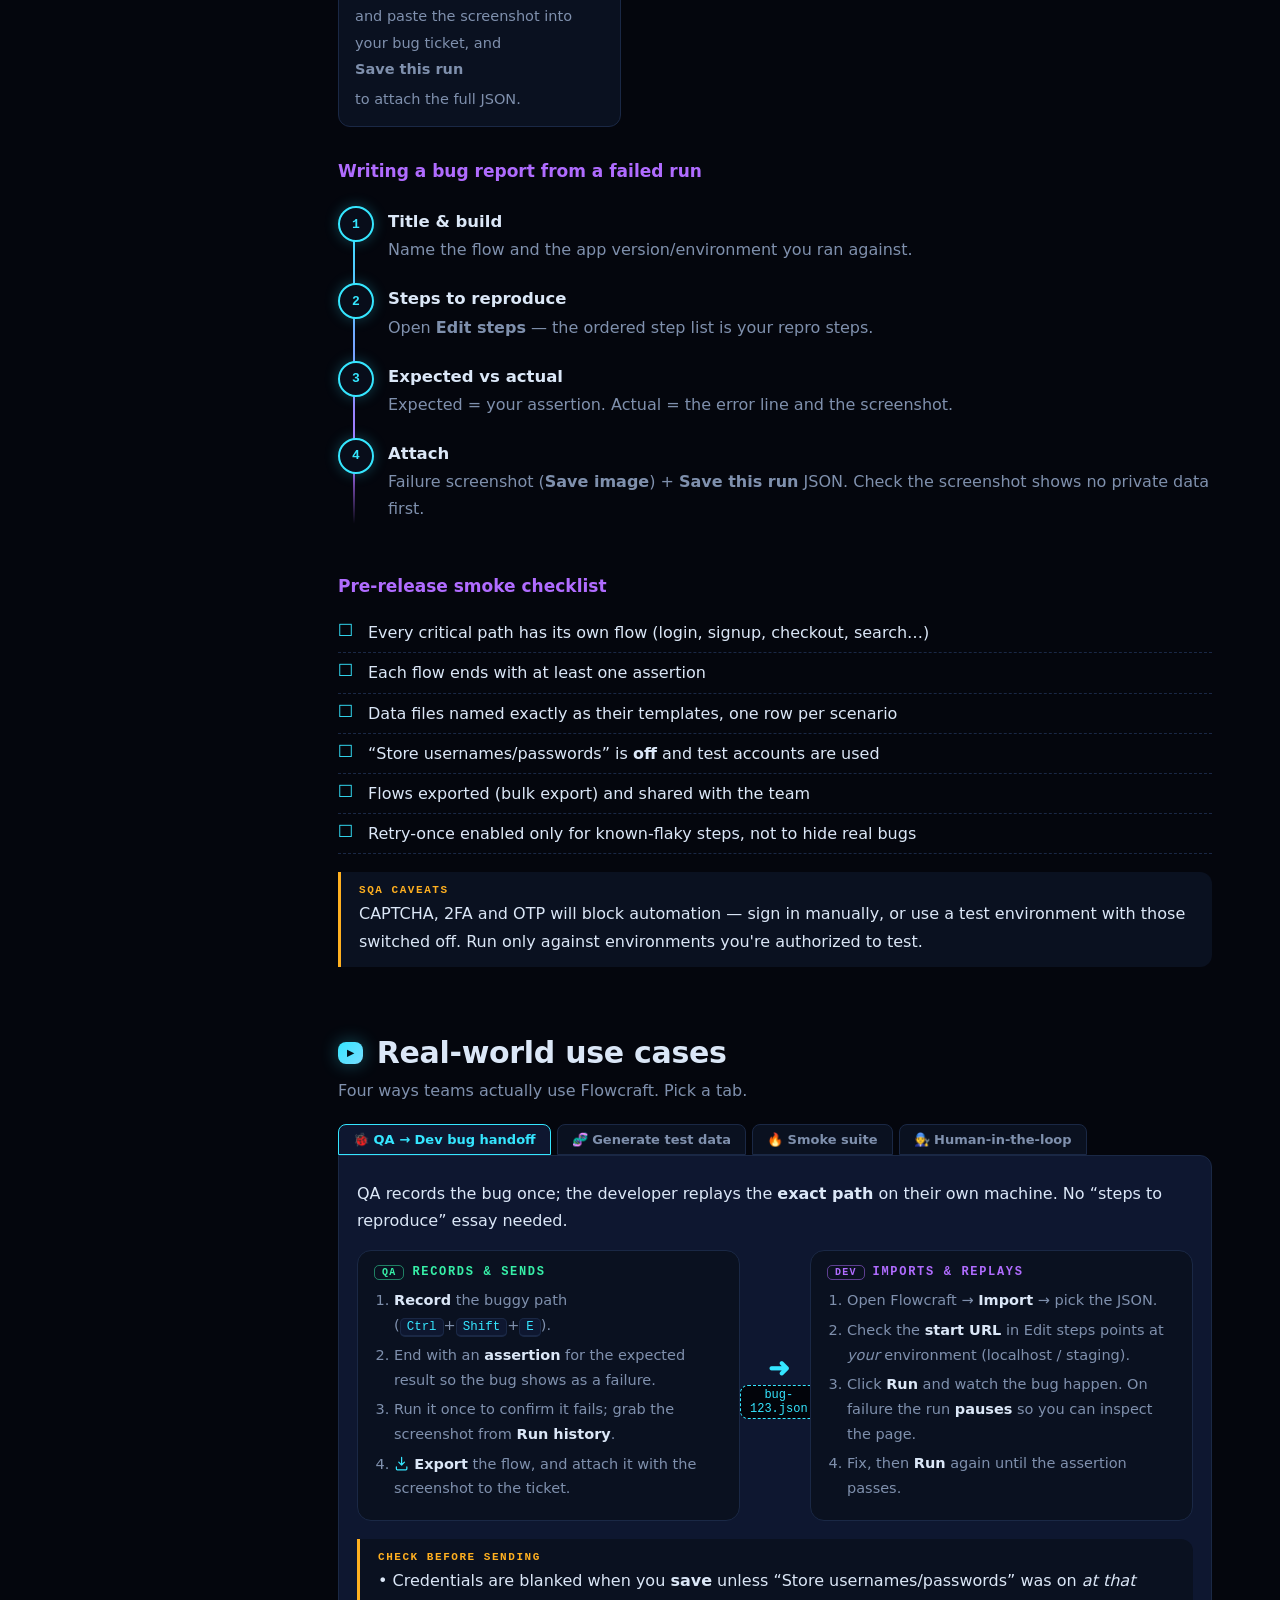
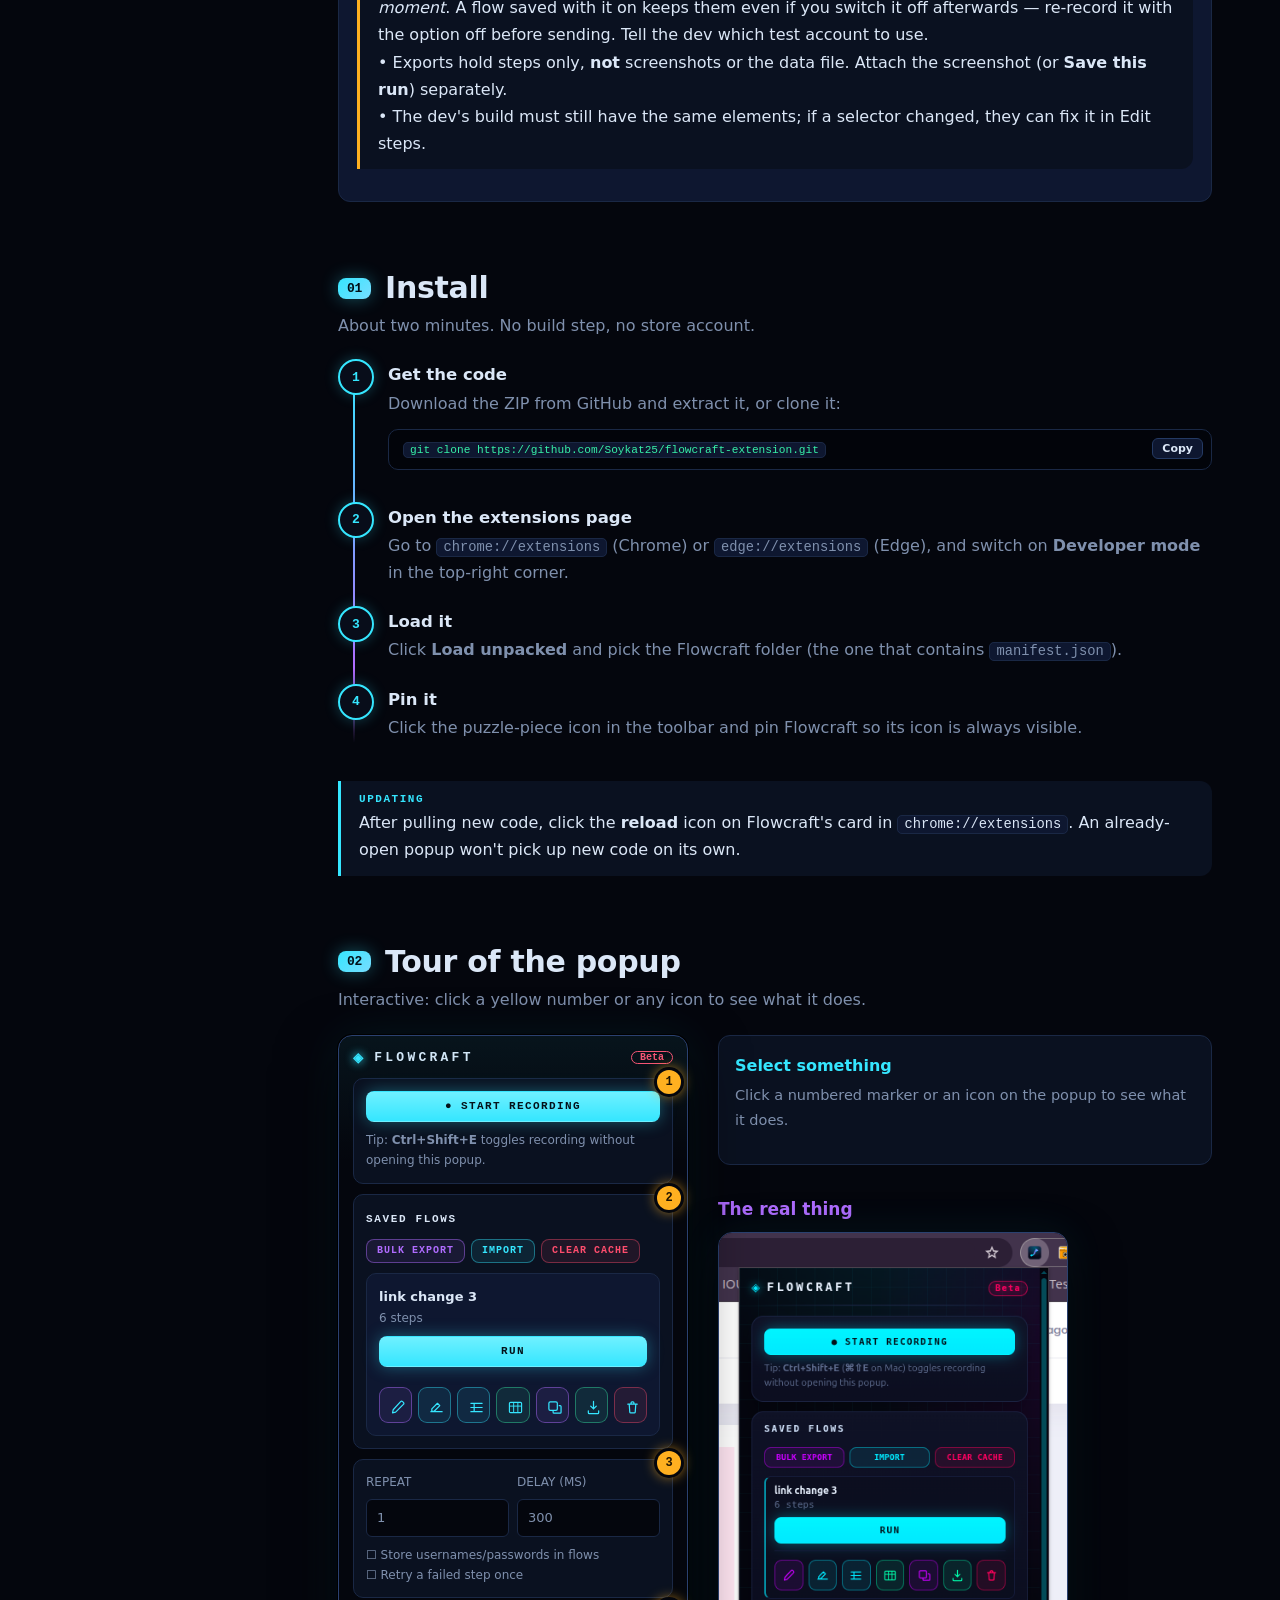
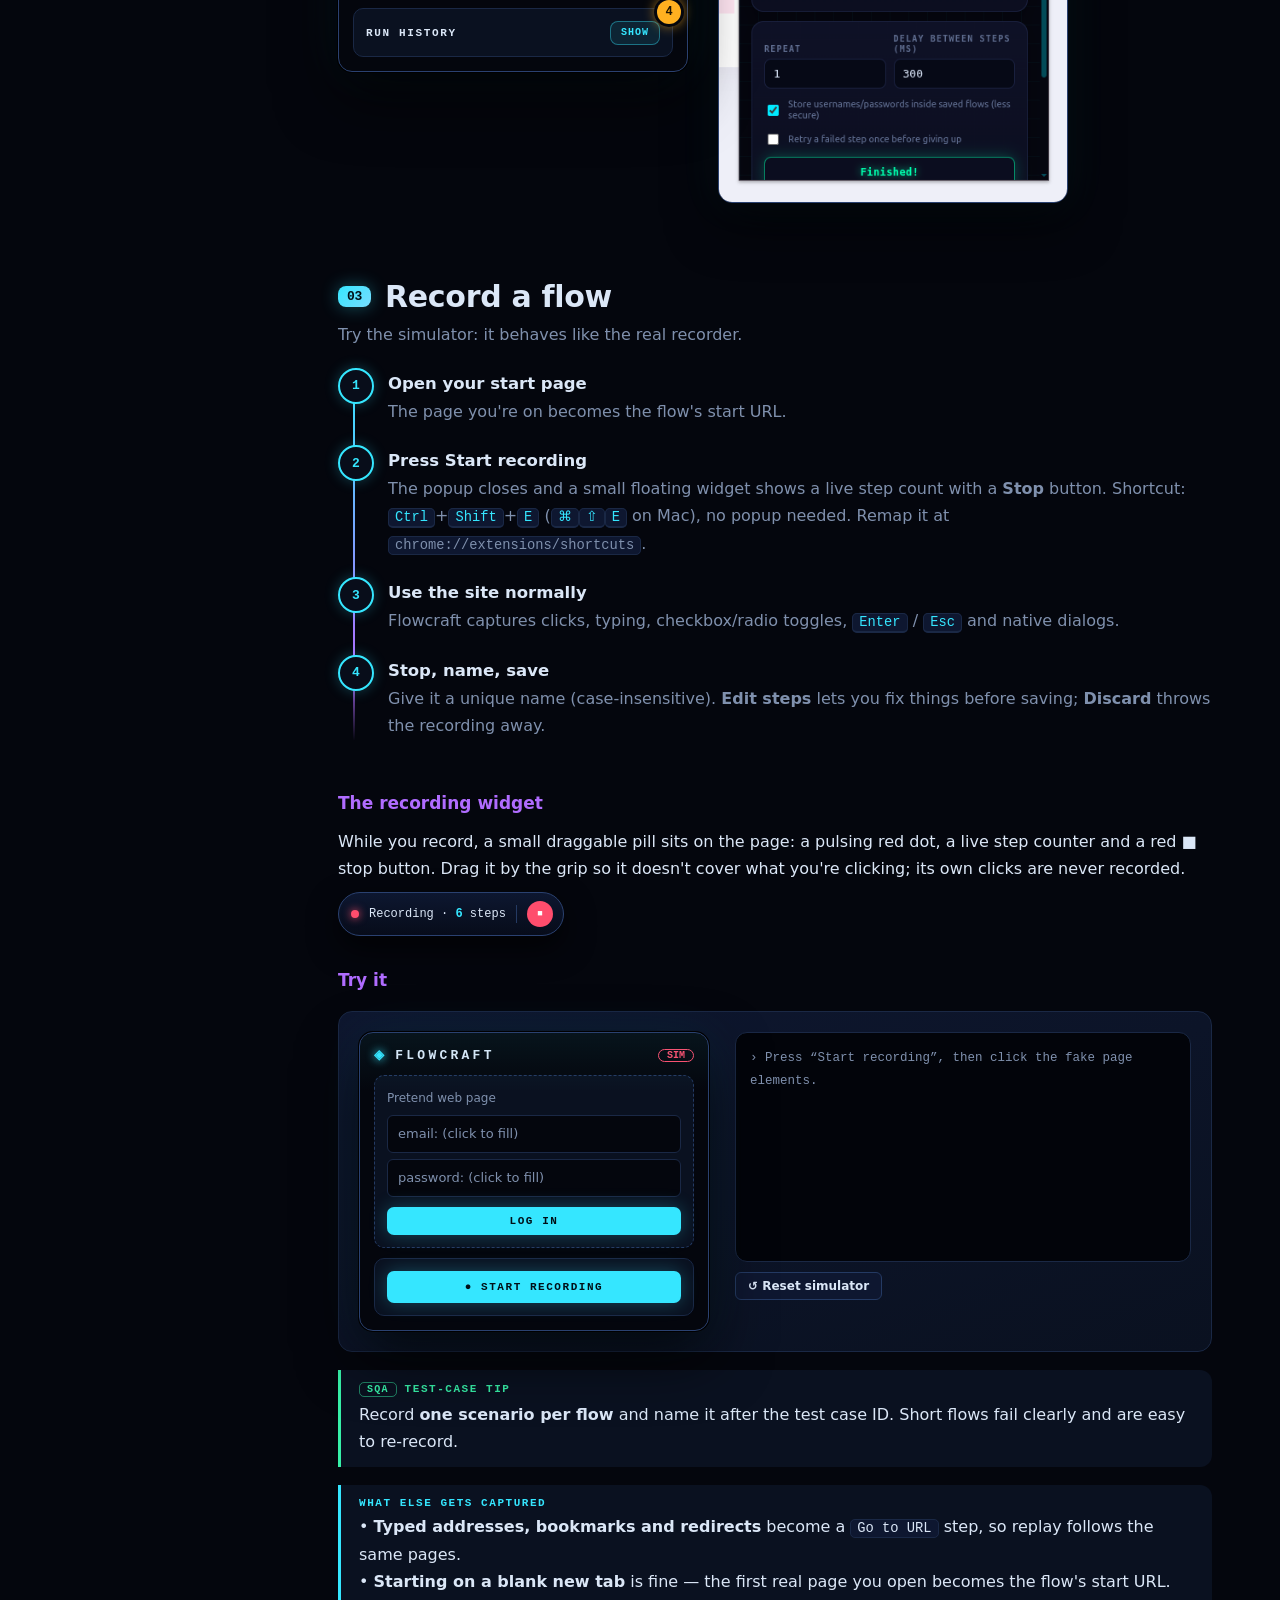
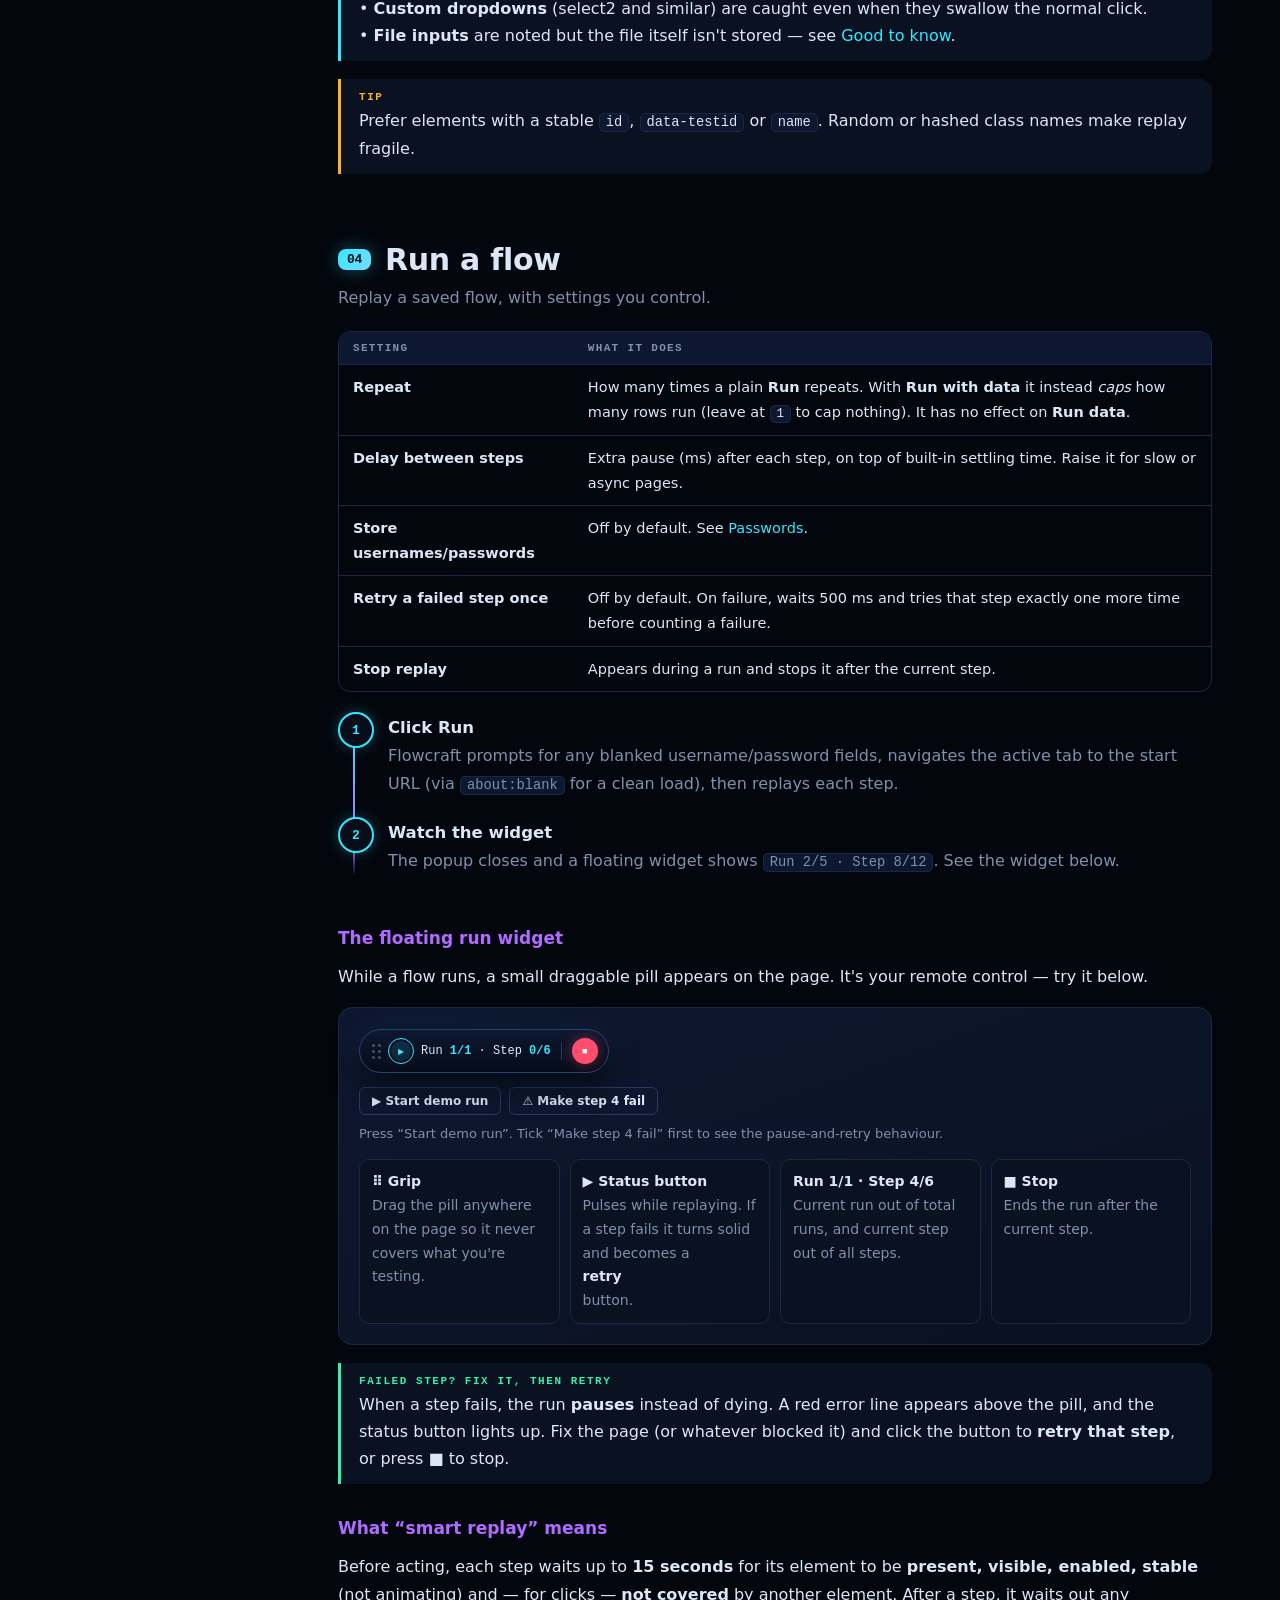
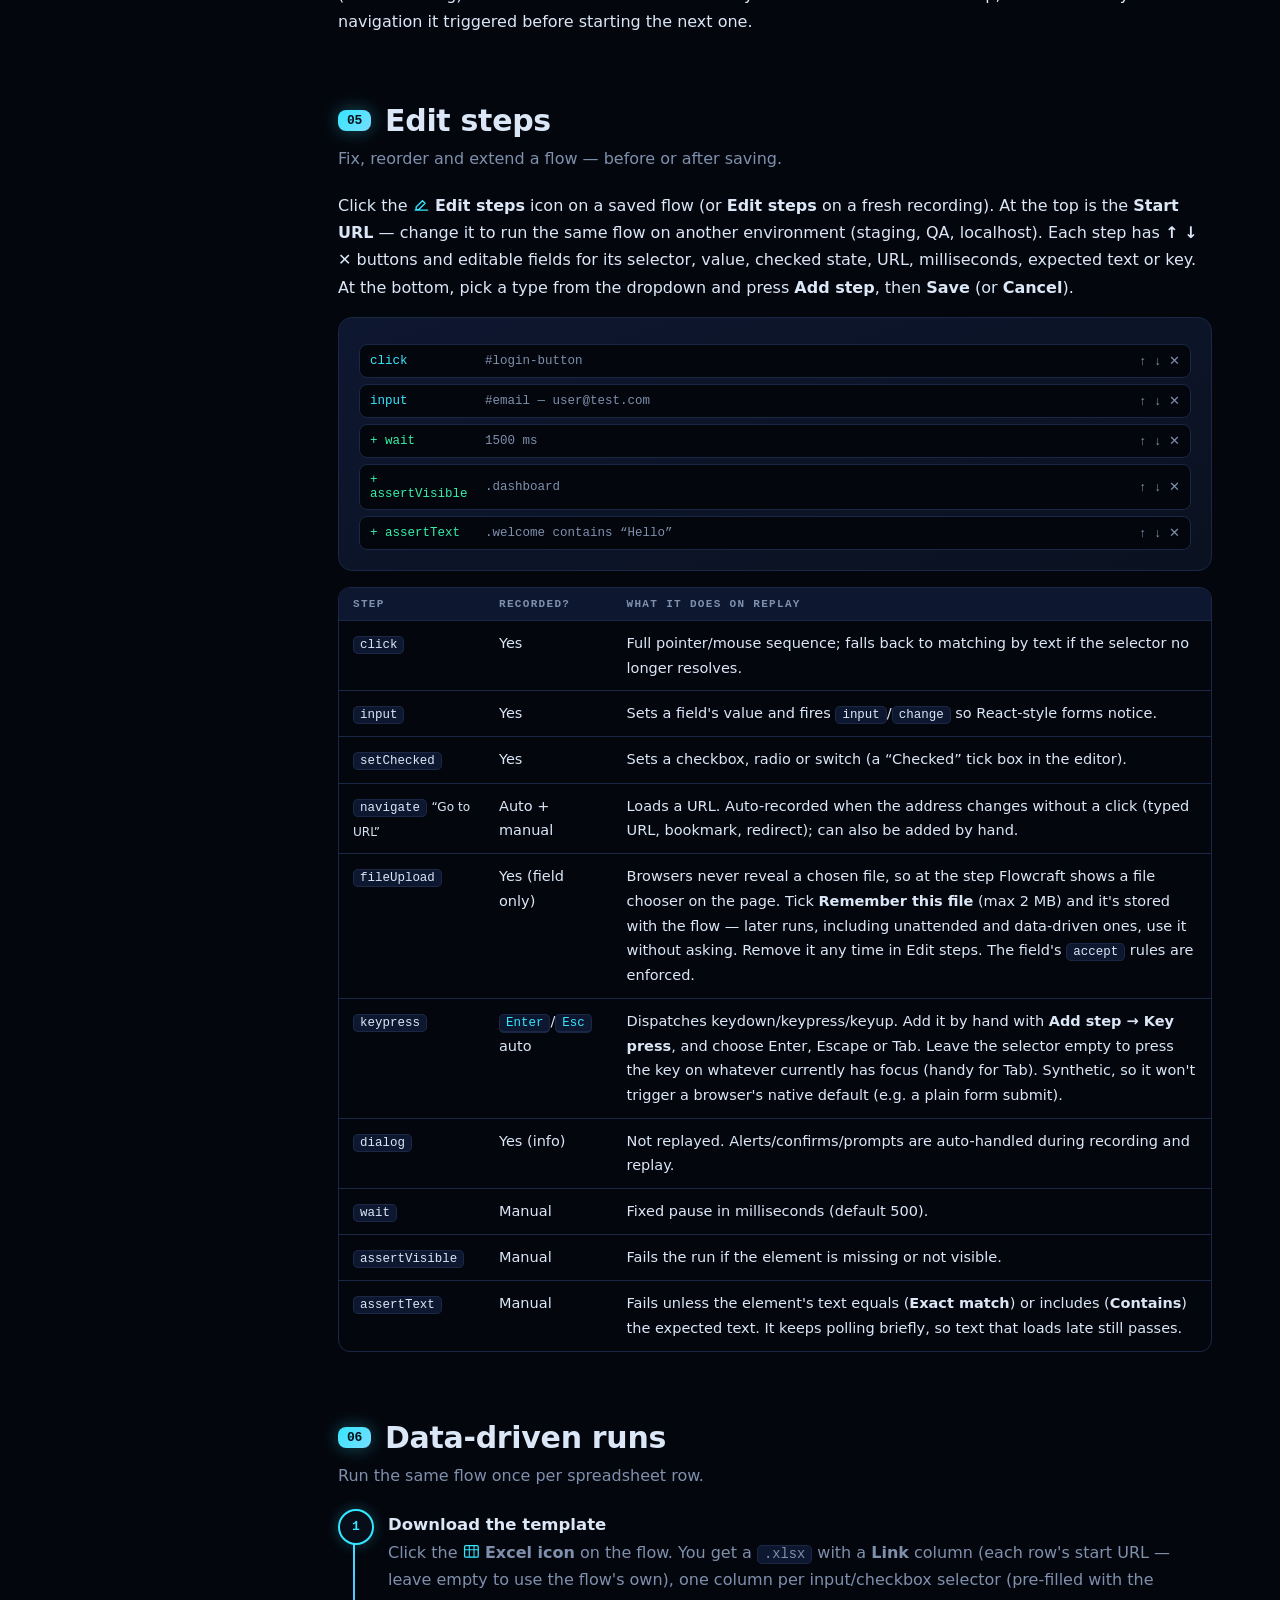
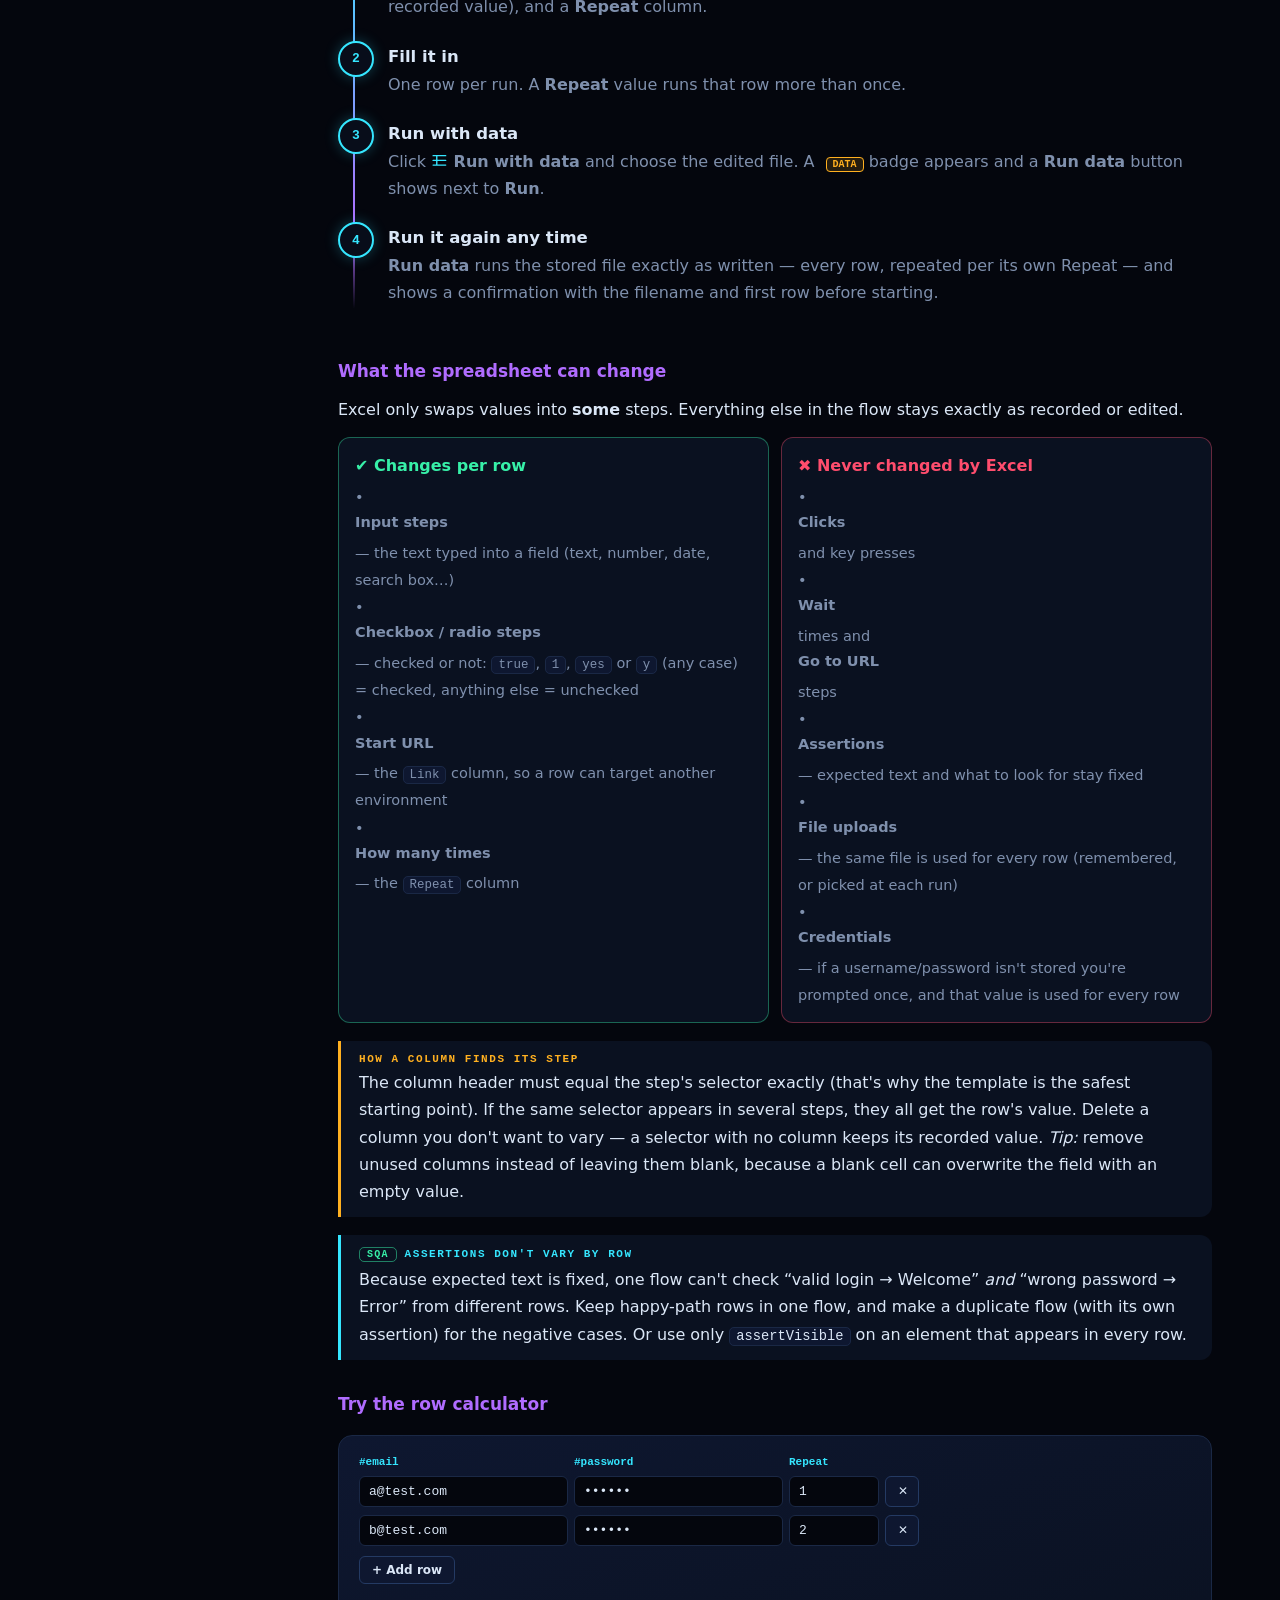
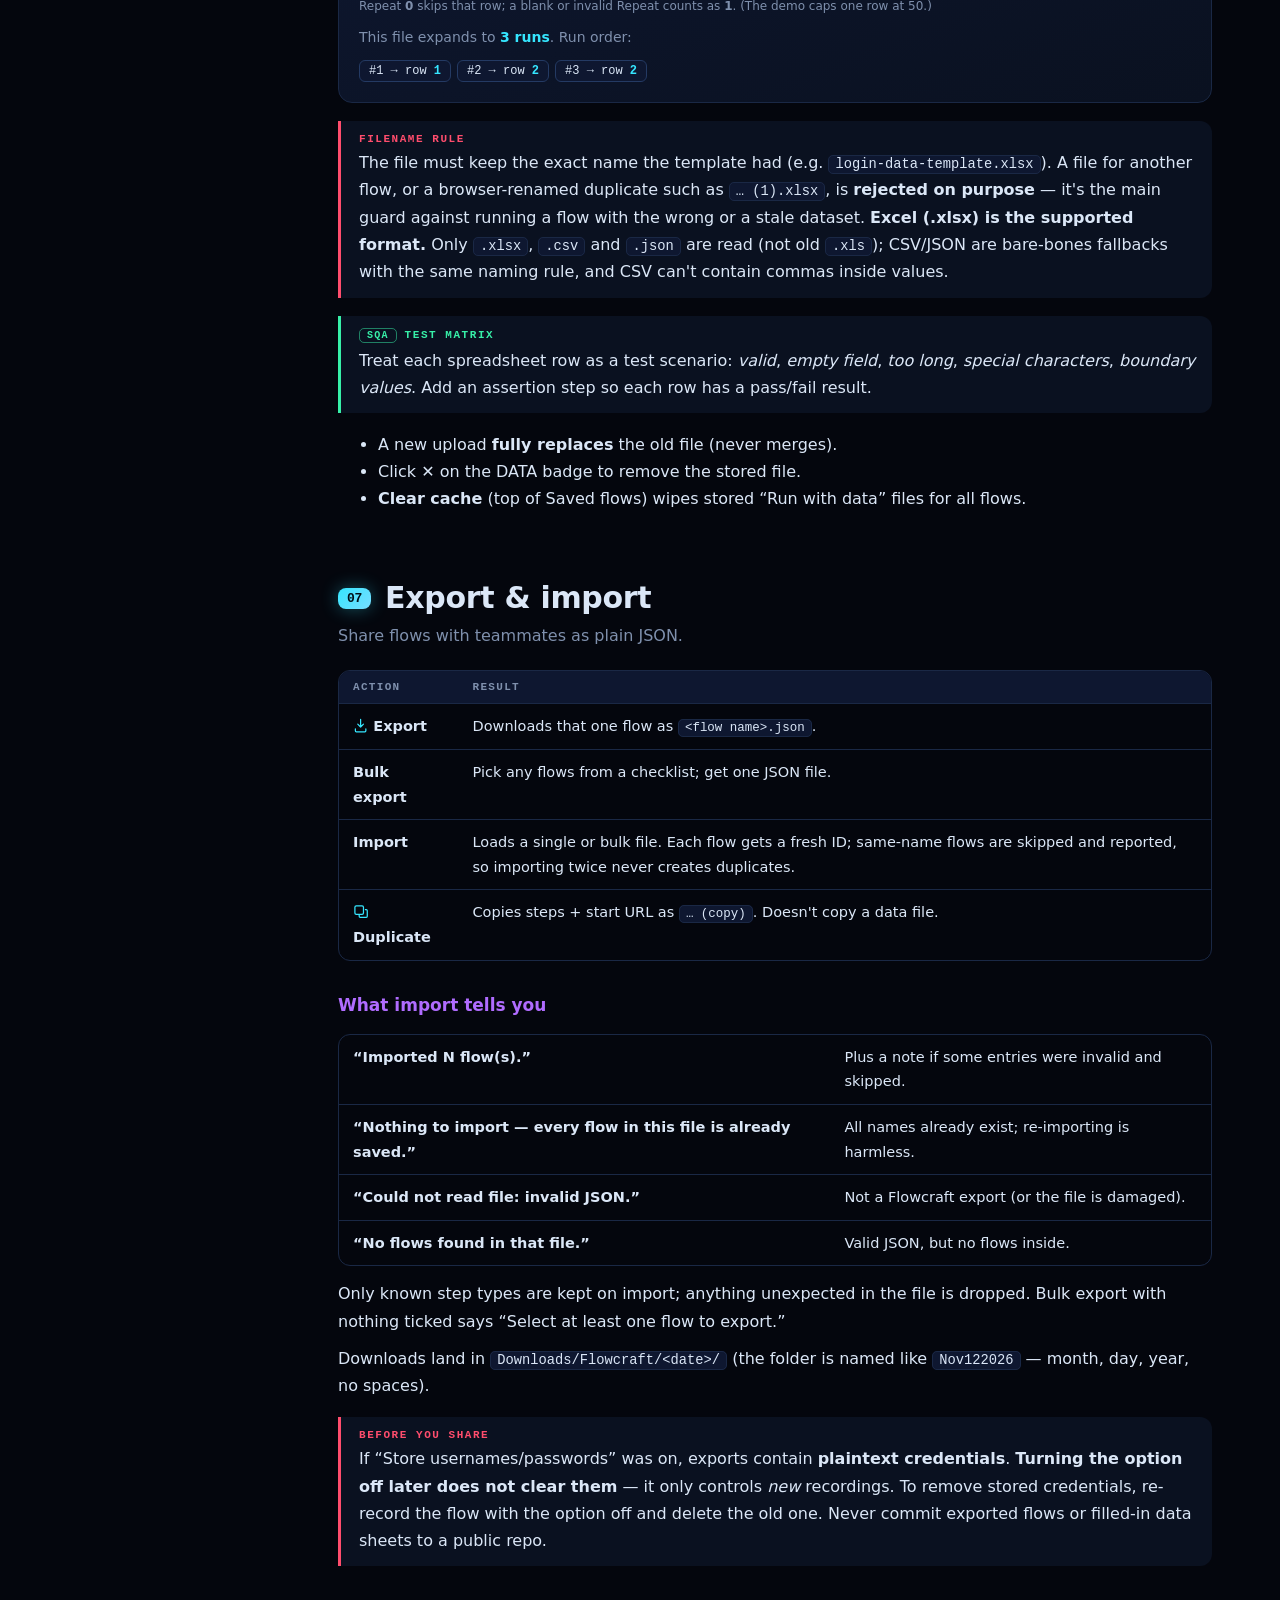
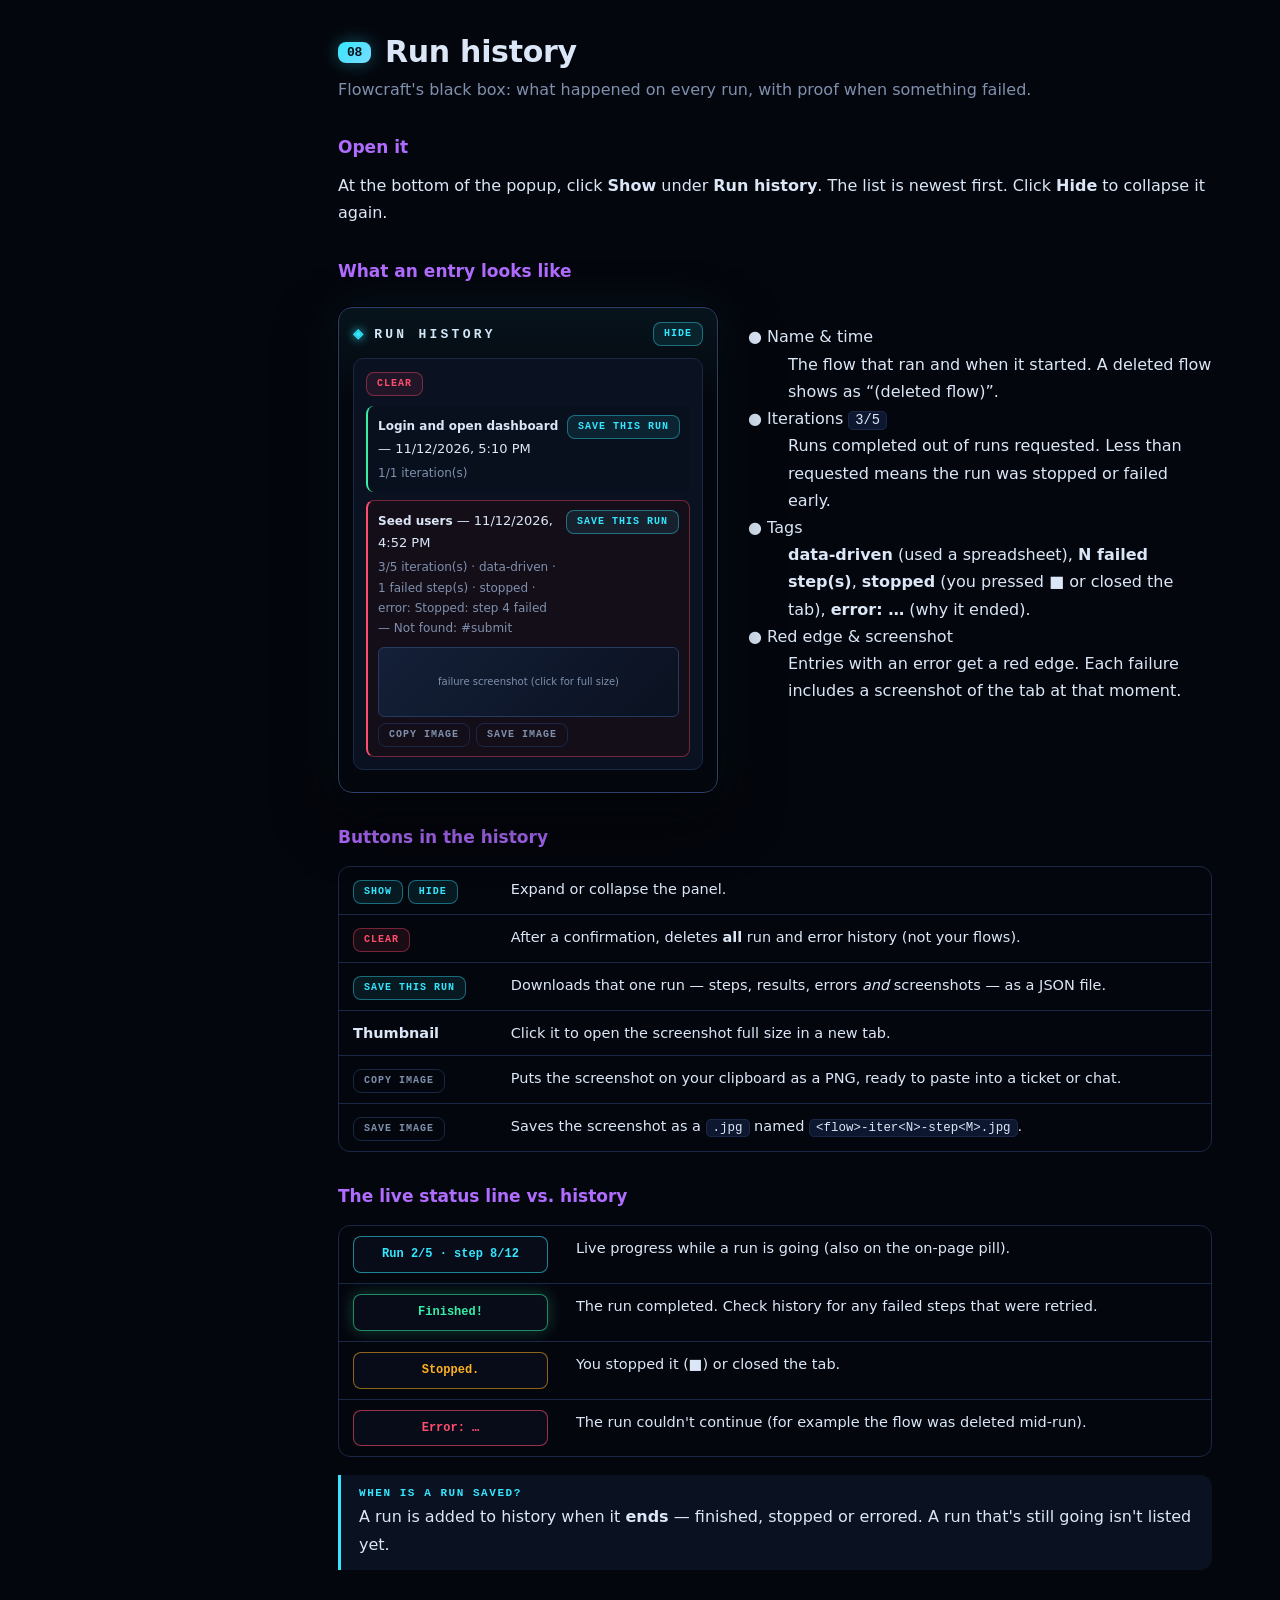
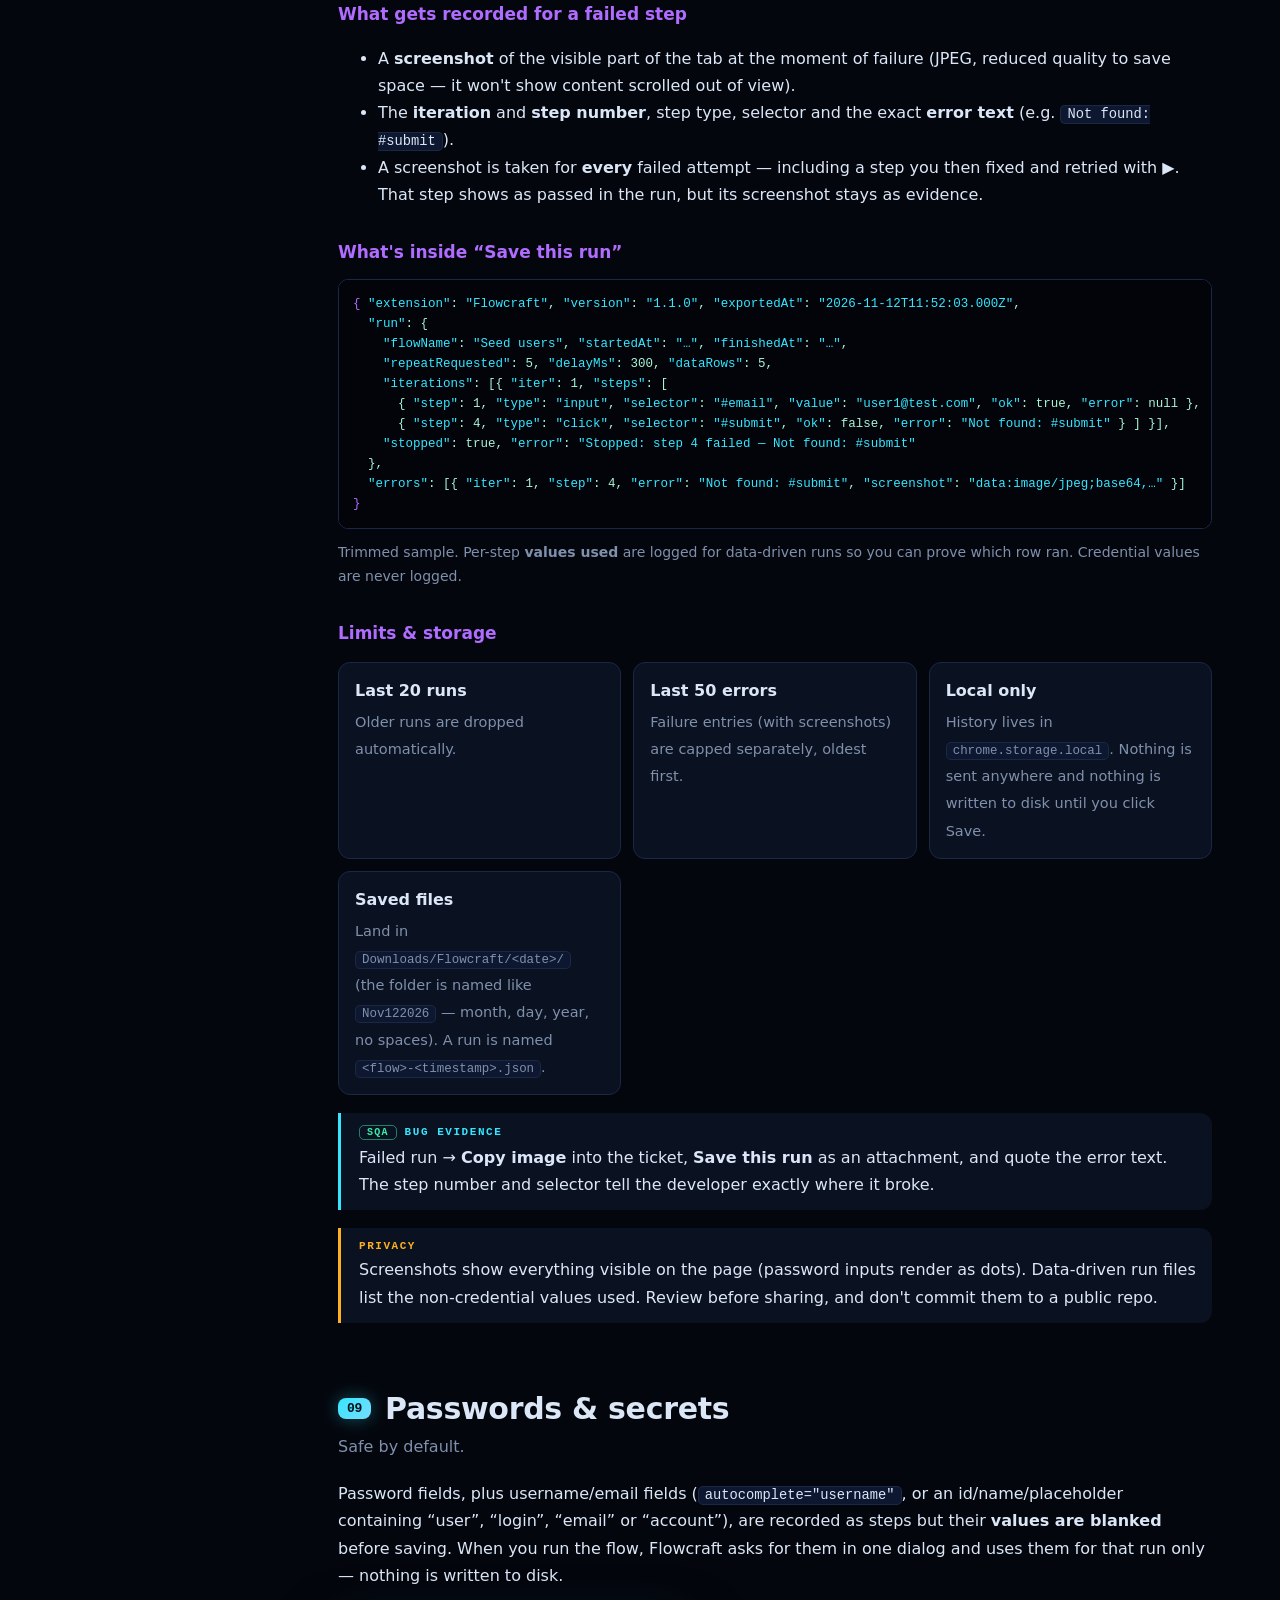
==== commit 5d420d32: "Manual: correct download folder name, add 15s timeout, text-aware matching, Repeat=0 behaviour Co-Au" ====
--- a/docs/index.html
+++ b/docs/index.html
@@ -652,7 +652,7 @@
   <div class="co ok"><b>FAILED STEP? FIX IT, THEN RETRY</b><p>When a step fails, the run <b>pauses</b> instead of dying. A red error line appears above the pill, and the status button lights up. Fix the page (or whatever blocked it) and click the button to <b>retry that step</b>, or press <b>■</b> to stop.</p></div>
 
   <h3>What “smart replay” means</h3>
-  <p>Before acting, each step waits for its element to be <b>present, visible, enabled, stable</b> (not animating) and — for clicks — <b>not covered</b> by another element. After a step, it waits out any navigation it triggered before starting the next one.</p>
+  <p>Before acting, each step waits up to <b>15 seconds</b> for its element to be <b>present, visible, enabled, stable</b> (not animating) and — for clicks — <b>not covered</b> by another element. After a step, it waits out any navigation it triggered before starting the next one.</p>
 </section>
 
 <!-- 05 EDIT -->
@@ -715,7 +715,8 @@
   <div class="card">
     <div class="calc" id="calc"></div>
     <button class="small" id="addRow" style="margin-top:10px">+ Add row</button>
-    <div class="hint" id="calcTotal" style="margin-top:14px;font-size:14px"></div>
+    <div class="hint" style="margin-top:12px">Repeat <b>0</b> skips that row; a blank or invalid Repeat counts as <b>1</b>. (The demo caps one row at 50.)</div>
+    <div class="hint" id="calcTotal" style="margin-top:10px;font-size:14px"></div>
     <div class="seq" id="seq"></div>
   </div>
   <div class="co danger"><b>FILENAME RULE</b><p>The file must keep the exact name the template had (e.g. <code>login-data-template.xlsx</code>). A file for another flow, or a browser-renamed duplicate such as <code>… (1).xlsx</code>, is <b>rejected on purpose</b> — it's the main guard against running a flow with the wrong or a stale dataset. <b>Excel (.xlsx) is the supported format.</b> Only <code>.xlsx</code>, <code>.csv</code> and <code>.json</code> are read (not old <code>.xls</code>); CSV/JSON are bare-bones fallbacks with the same naming rule, and CSV can't contain commas inside values.</p></div>
@@ -748,7 +749,7 @@
     <tr><td><b>“No flows found in that file.”</b></td><td>Valid JSON, but no flows inside.</td></tr>
   </tbody></table></div>
   <p>Only known step types are kept on import; anything unexpected in the file is dropped. Bulk export with nothing ticked says “Select at least one flow to export.”</p>
-  <p>Downloads land in <code>Downloads/Flowcraft/&lt;Mon DD YYYY&gt;/</code>.</p>
+  <p>Downloads land in <code>Downloads/Flowcraft/&lt;date&gt;/</code> (the folder is named like <code>Nov122026</code> — month, day, year, no spaces).</p>
   <div class="co danger"><b>BEFORE YOU SHARE</b><p>If “Store usernames/passwords” was on, exports contain <b>plaintext credentials</b>. <b>Turning the option off later does not clear them</b> — it only controls <i>new</i> recordings. To remove stored credentials, re-record the flow with the option off and delete the old one. Never commit exported flows or filled-in data sheets to a public repo.</p></div>
 </section>
 
@@ -825,7 +826,7 @@
     <div class="mini"><b>Last 20 runs</b><span>Older runs are dropped automatically.</span></div>
     <div class="mini"><b>Last 50 errors</b><span>Failure entries (with screenshots) are capped separately, oldest first.</span></div>
     <div class="mini"><b>Local only</b><span>History lives in <code>chrome.storage.local</code>. Nothing is sent anywhere and nothing is written to disk until you click Save.</span></div>
-    <div class="mini"><b>Saved files</b><span>Land in <code>Downloads/Flowcraft/&lt;Mon DD YYYY&gt;/</code>. A run is named <code>&lt;flow&gt;-&lt;timestamp&gt;.json</code>.</span></div>
+    <div class="mini"><b>Saved files</b><span>Land in <code>Downloads/Flowcraft/&lt;date&gt;/</code> (the folder is named like <code>Nov122026</code> — month, day, year, no spaces). A run is named <code>&lt;flow&gt;-&lt;timestamp&gt;.json</code>.</span></div>
   </div>
   <div class="co only-sqa"><b><span class="rtag sqa">SQA</span>BUG EVIDENCE</b><p>Failed run → <b>Copy image</b> into the ticket, <b>Save this run</b> as an attachment, and quote the error text. The step number and selector tell the developer exactly where it broke.</p></div>
   <div class="co only-dev"><b><span class="rtag dev">DEV</span>READING A RUN FILE</b><p>Search the JSON for <code>"ok": false</code> to find the failing step, then match its <code>selector</code> against your DOM. <code>iterations</code> shows which data row it happened on.</p></div>
@@ -888,6 +889,7 @@
     <div class="mini"><b>What counts as a field</b><span>Typing is captured for <code>input</code>, <code>select</code> and <code>textarea</code> elements (dropdown choices are recorded as input steps). Rich-text editors that use <code>contenteditable</code> aren't captured.</span></div>
     <div class="mini"><b>Flow card hints</b><span>Under each flow's name you see “N steps”, plus “· N credential field(s) need input” when blank username/password fields will prompt you at run time.</span></div>
     <div class="mini"><b>Duplicate names</b><span>Duplicating adds “(copy)”, then “(copy) 2”, “(copy) 3”… Saving, renaming and importing all refuse a name that already exists (case-insensitive).</span></div>
+    <div class="mini"><b>Clicks also remember the visible text</b><span>For clicks and assertions Flowcraft saves the element's label (first 80 characters) along with the selector. If the element at that position now has a <i>different</i> label — a re-ordered list, say — it looks for the element with the recorded text instead of trusting the position.</span></div>
     <div class="mini"><b>Credentials prompt</b><span>One dialog lists every blank username/password field. Press <kbd>Enter</kbd> to run or <kbd>Esc</kbd> to cancel.</span></div>
   </div>
 </section>
@@ -1211,7 +1213,7 @@
     seq();
   }
   function seq(){
-    var out=[];rows.forEach(function(r,i){var n=Math.max(1,Math.min(50,parseInt(r[1],10)||1));for(var k=0;k<n;k++)out.push(i+1)});
+    var out=[];rows.forEach(function(r,i){var v=parseInt(r[1],10),n=(isFinite(v)&&v>=0)?Math.min(50,v):1;for(var k=0;k<n;k++)out.push(i+1)});
     $('#calcTotal').innerHTML='This file expands to <b style="color:var(--cyan)">'+out.length+' run'+(out.length===1?'':'s')+'</b>. Run order:';
     var s=$('#seq');s.innerHTML='';out.forEach(function(r,i){var e=document.createElement('span');e.innerHTML='#'+(i+1)+' → row <b>'+r+'</b>';s.appendChild(e)});
   }
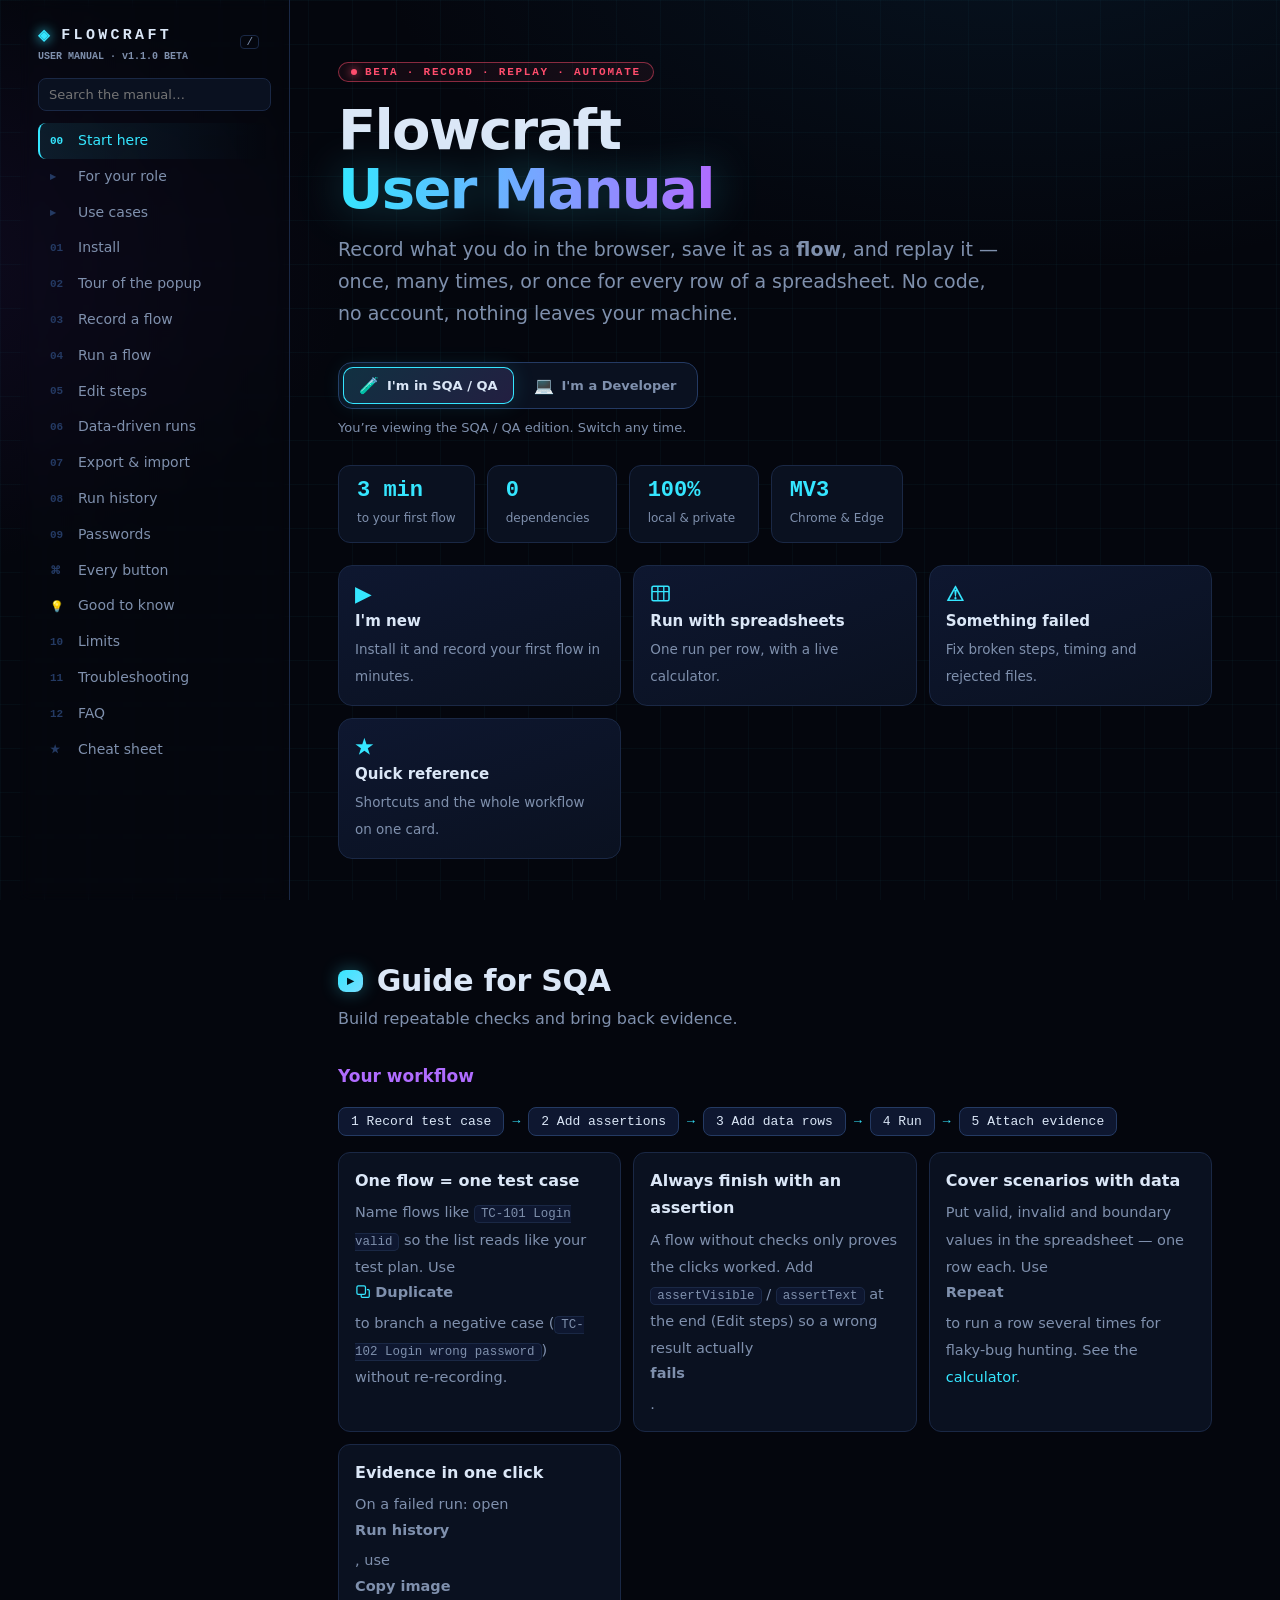
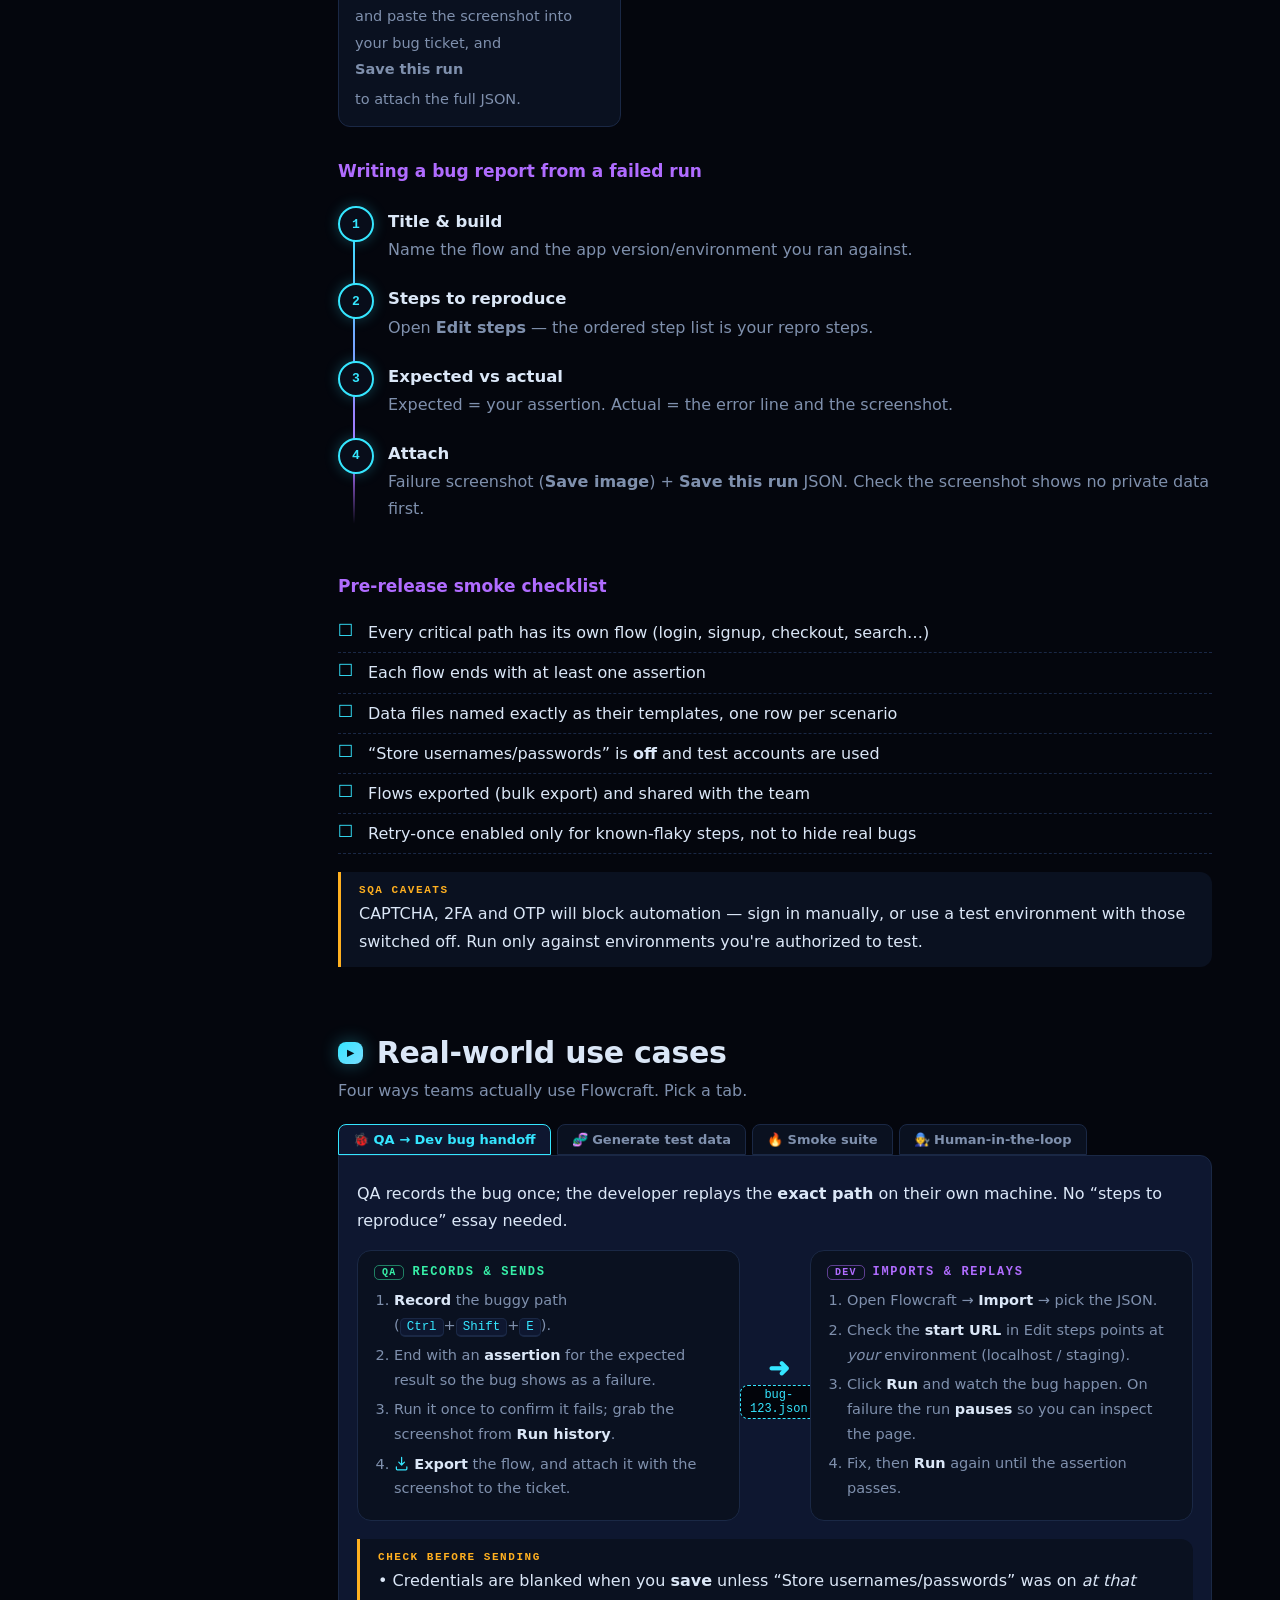
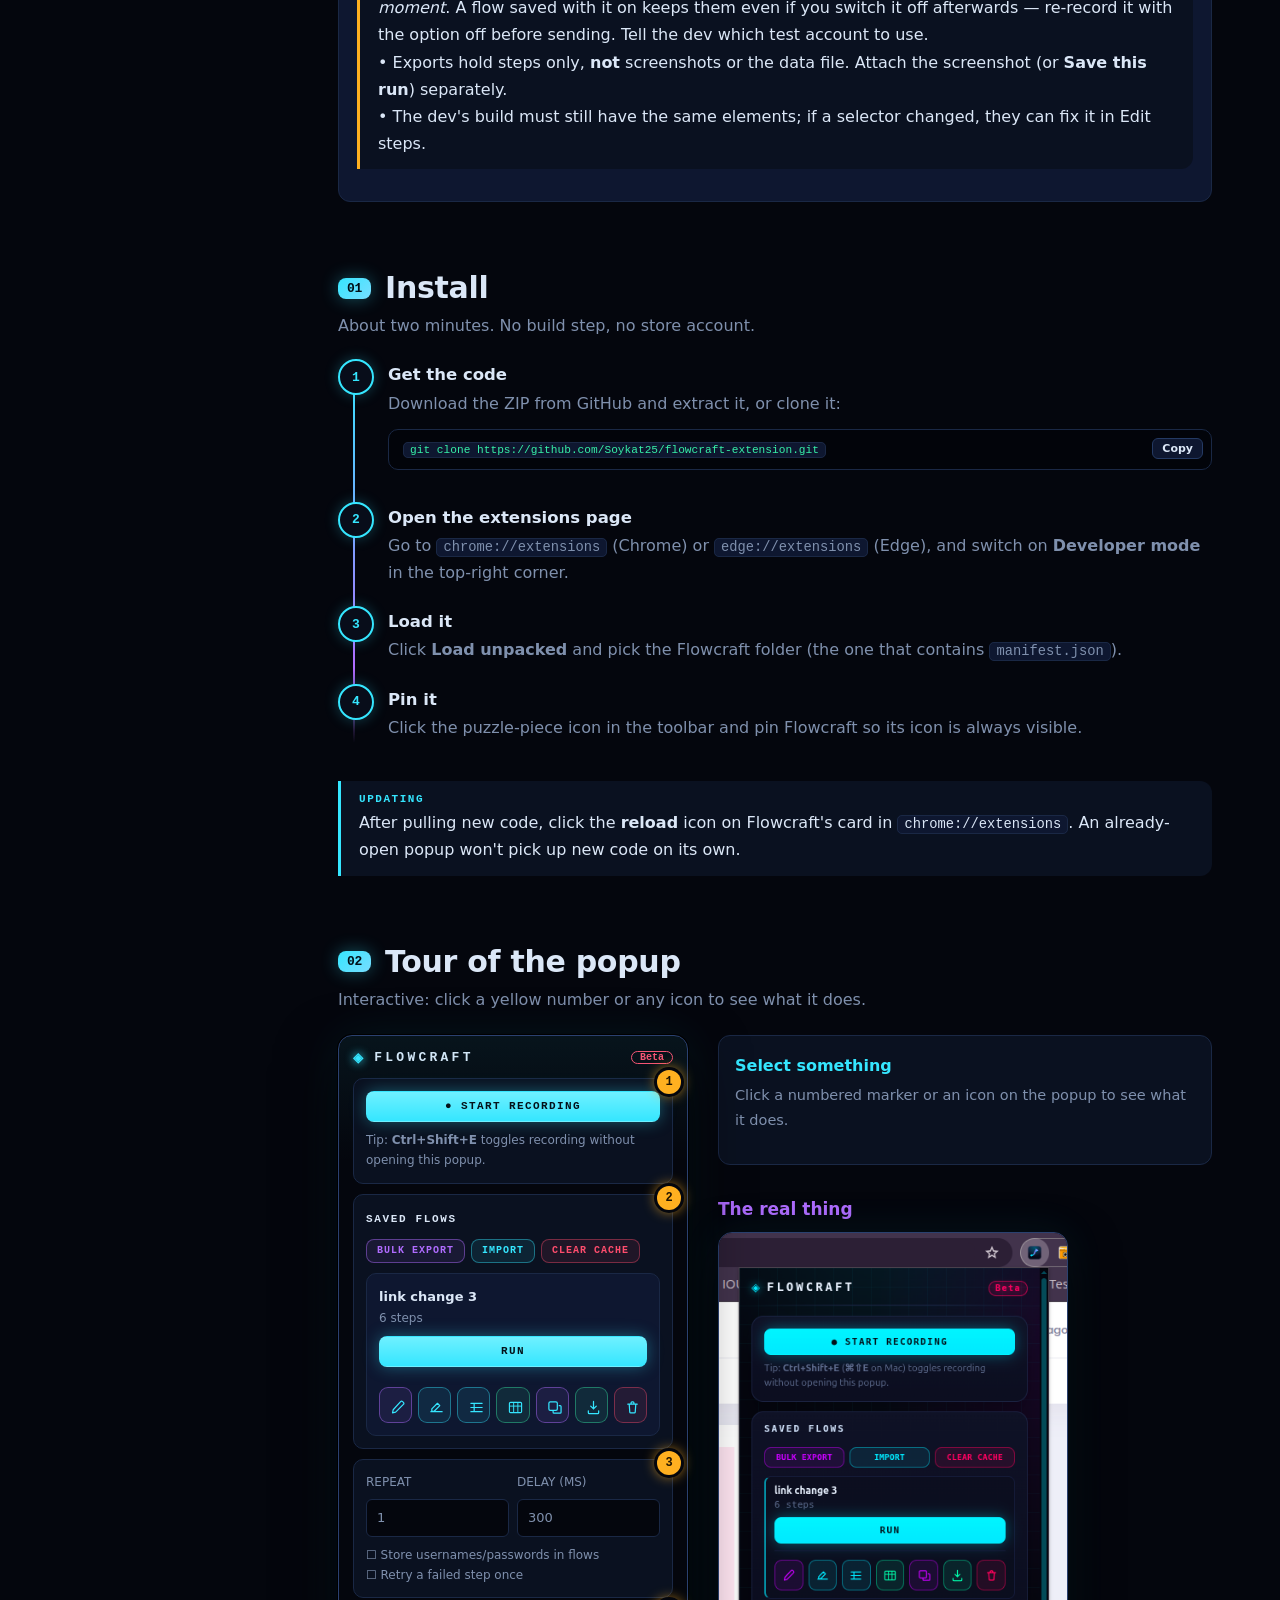
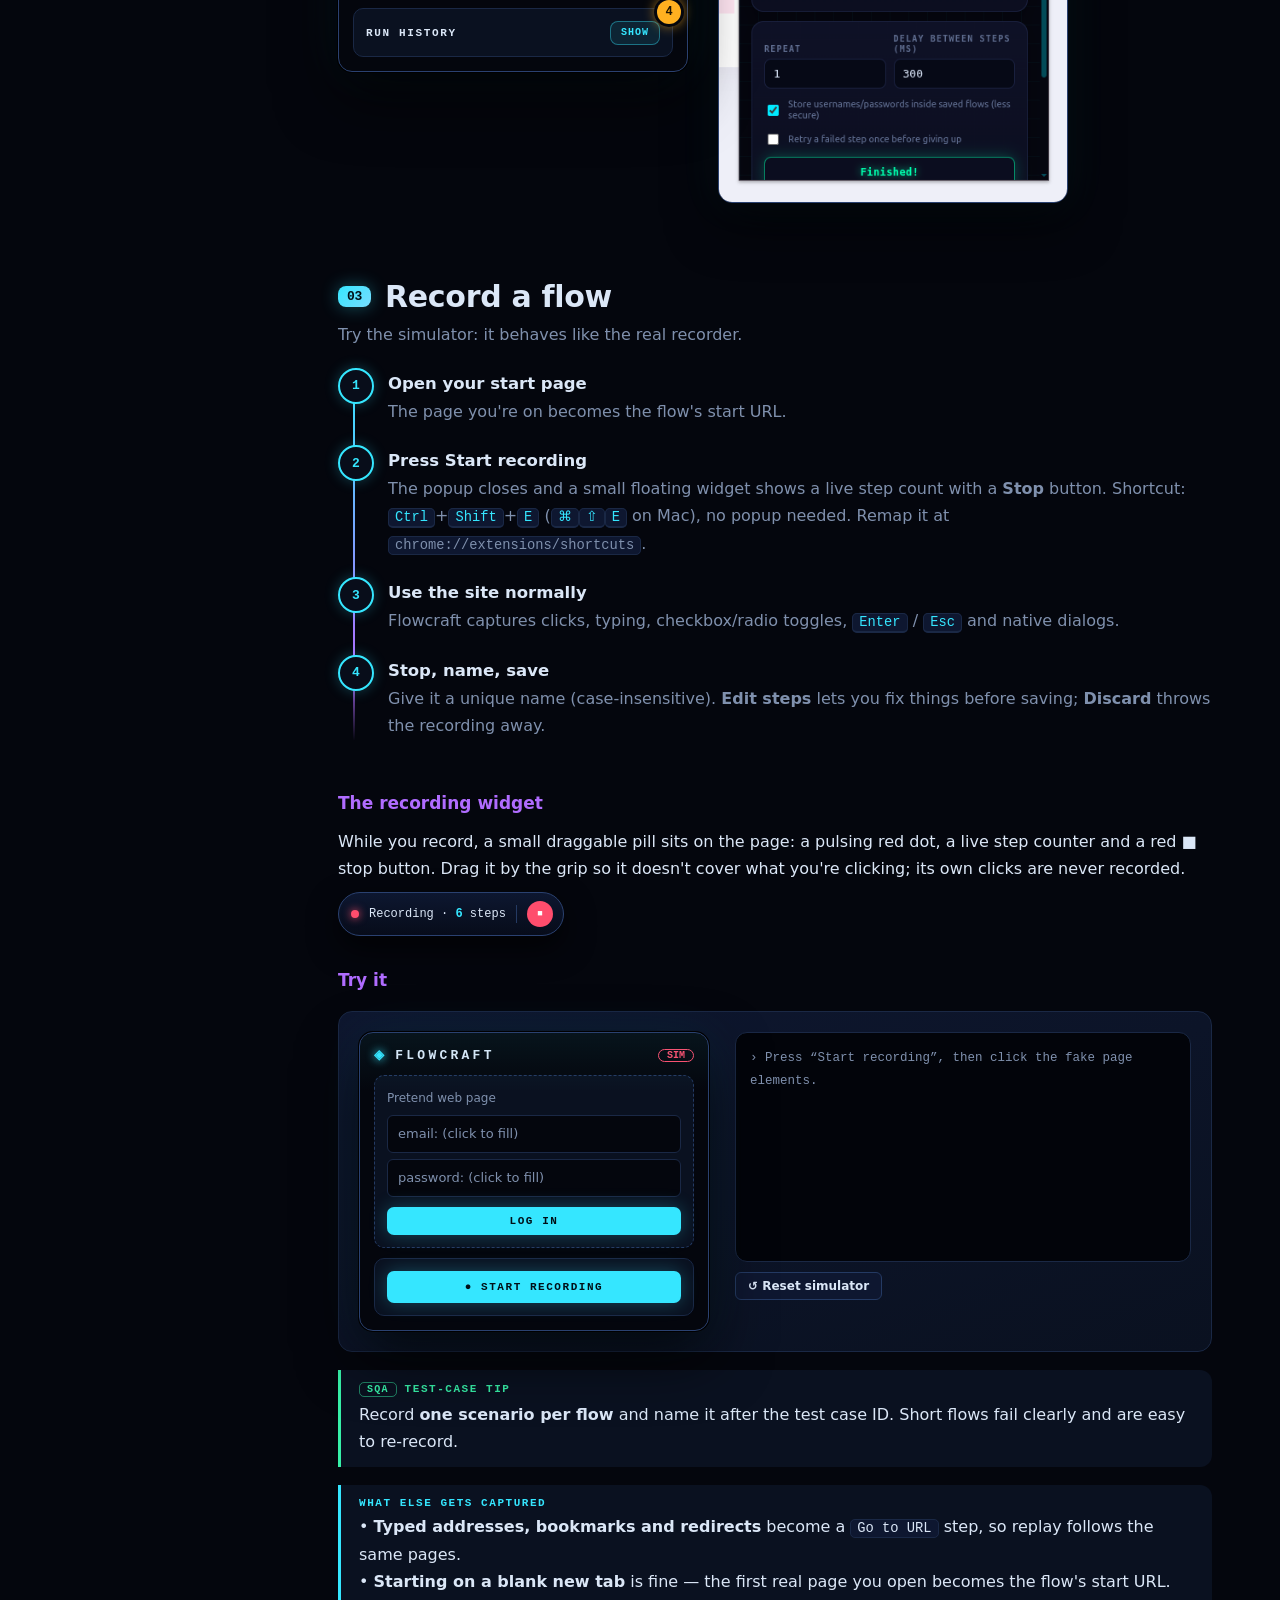
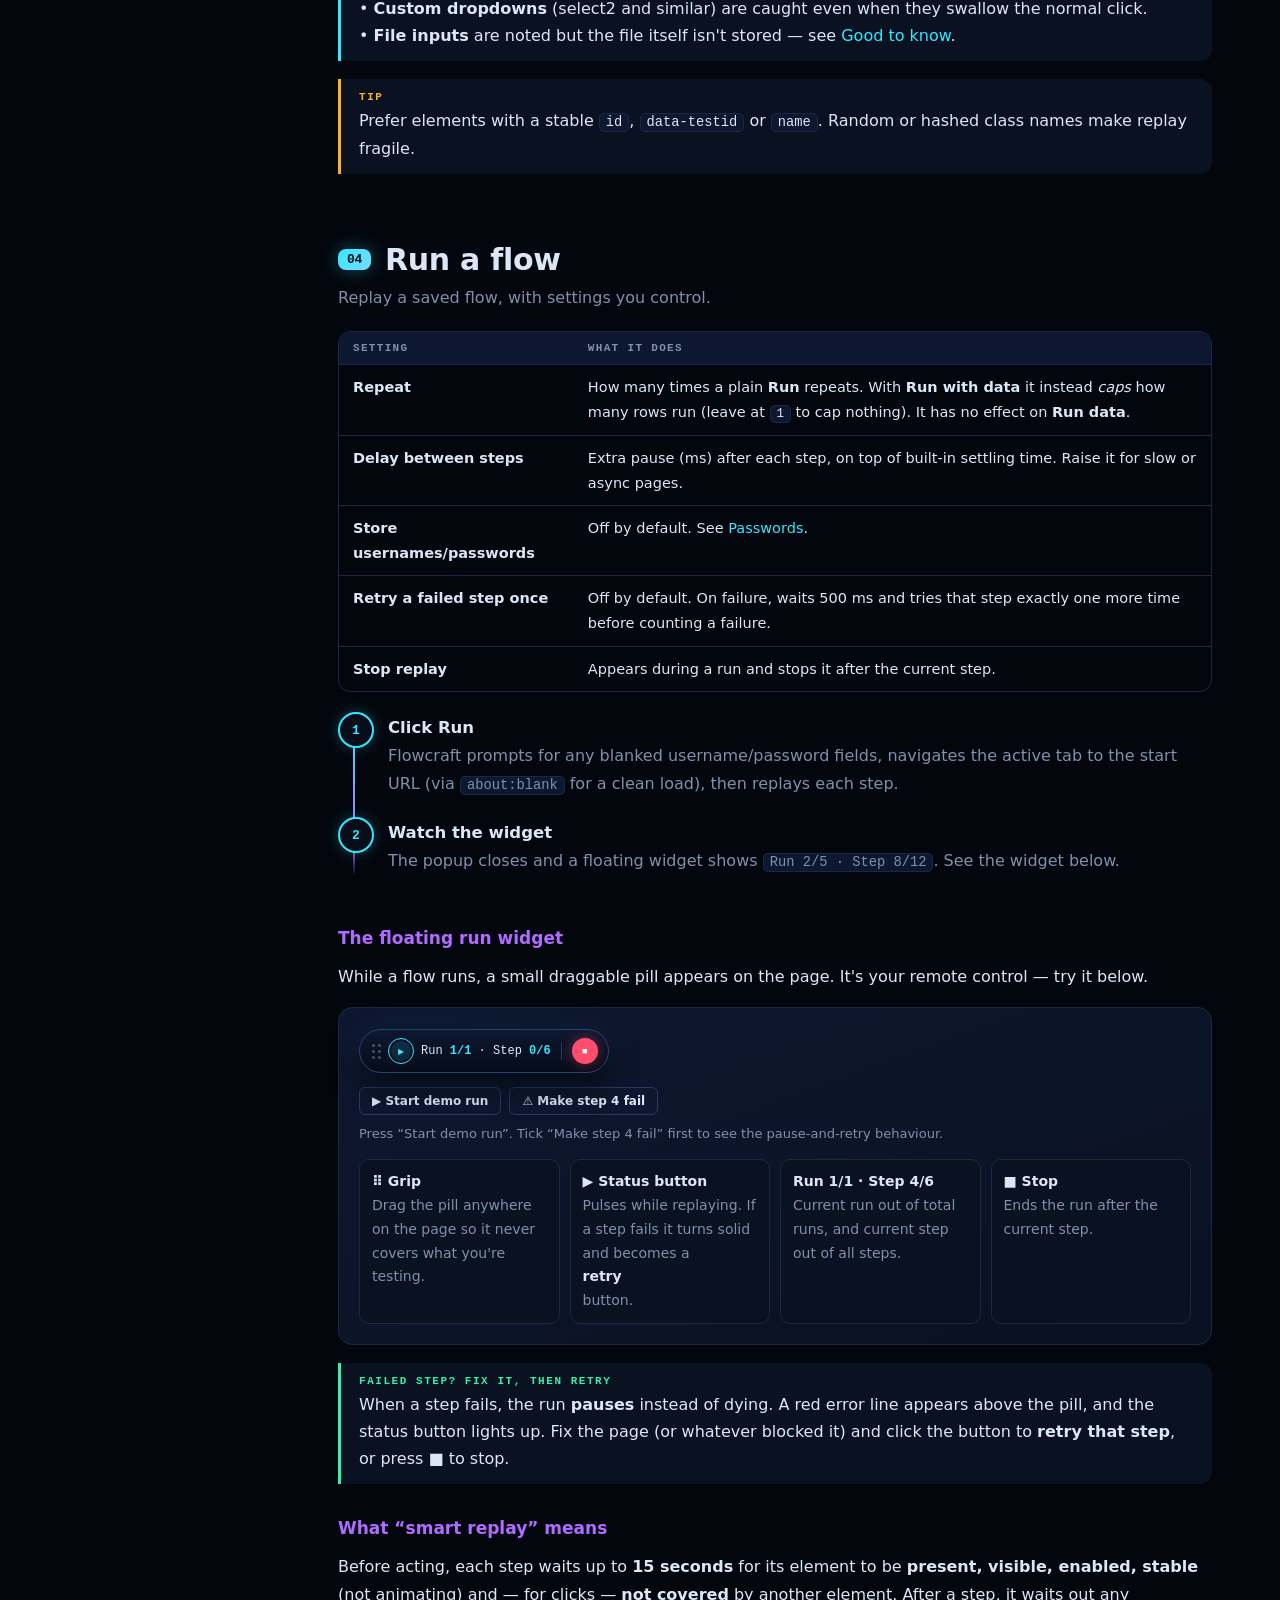
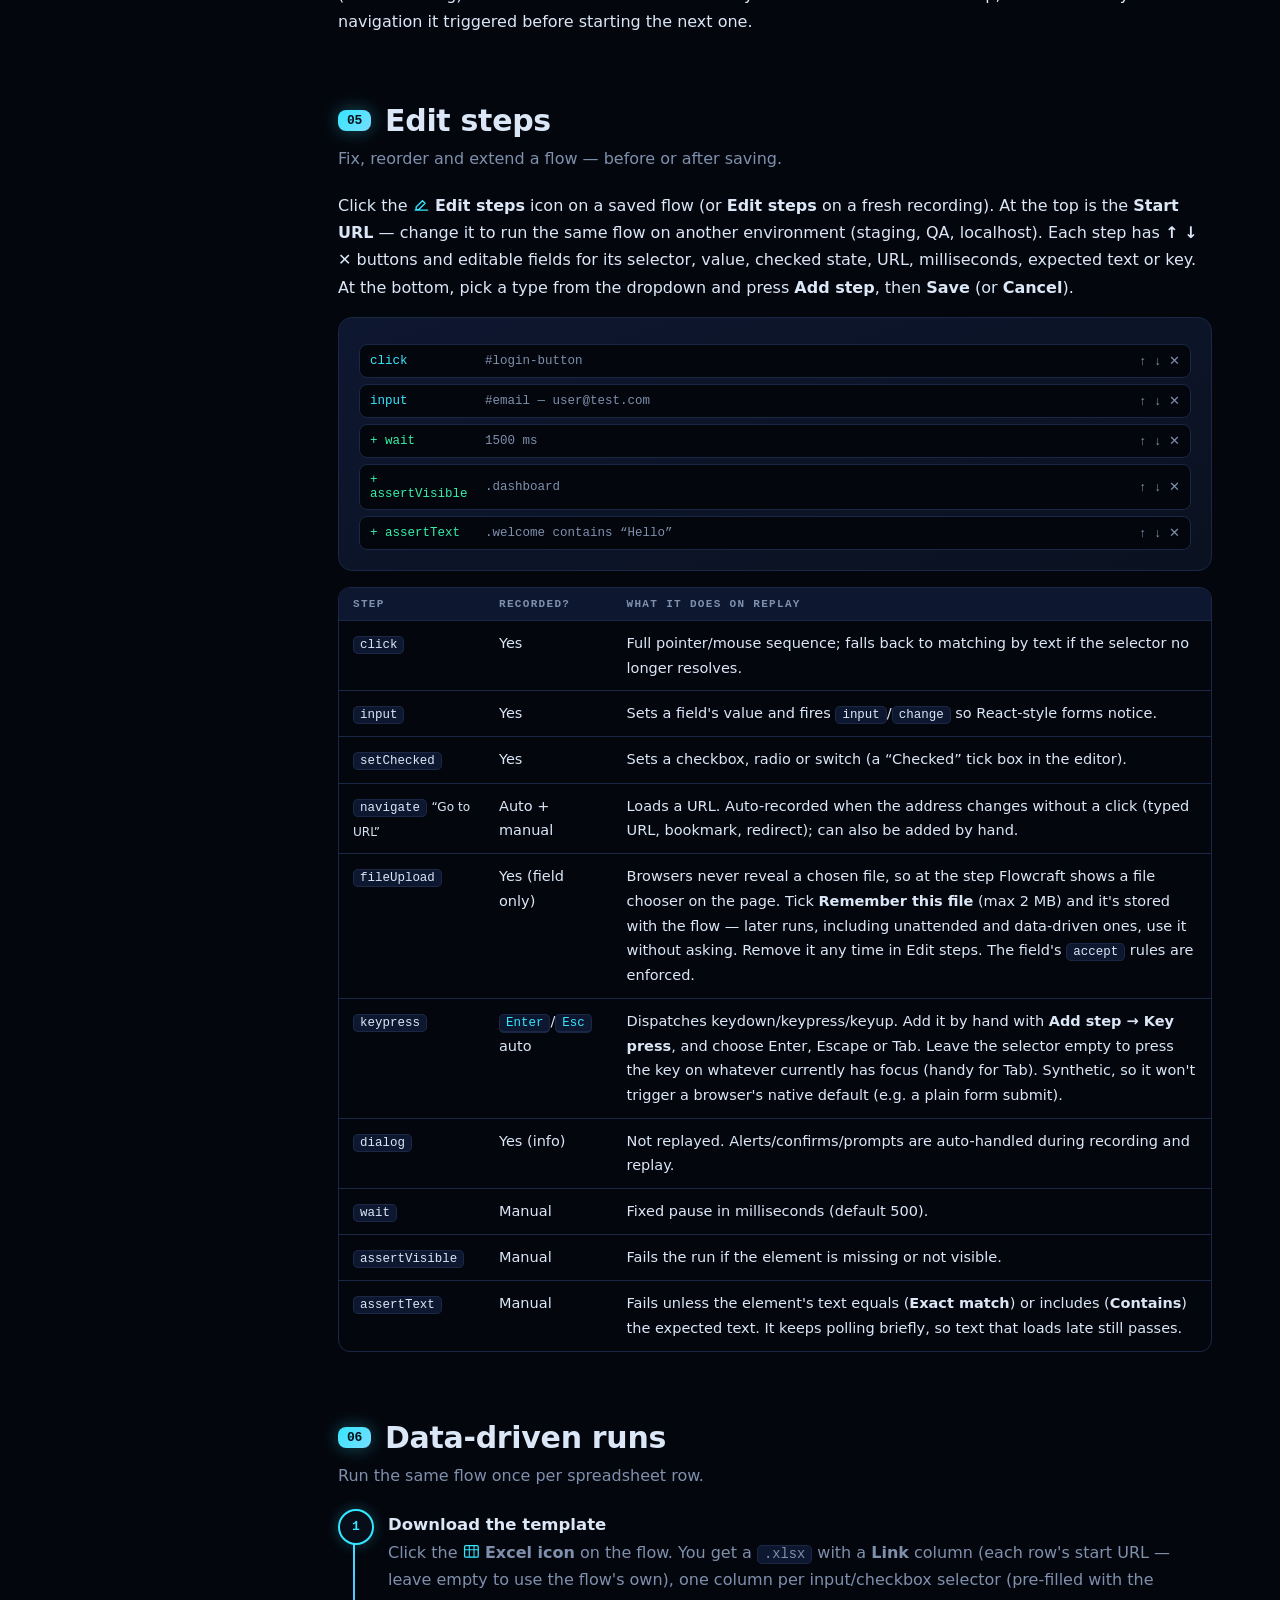
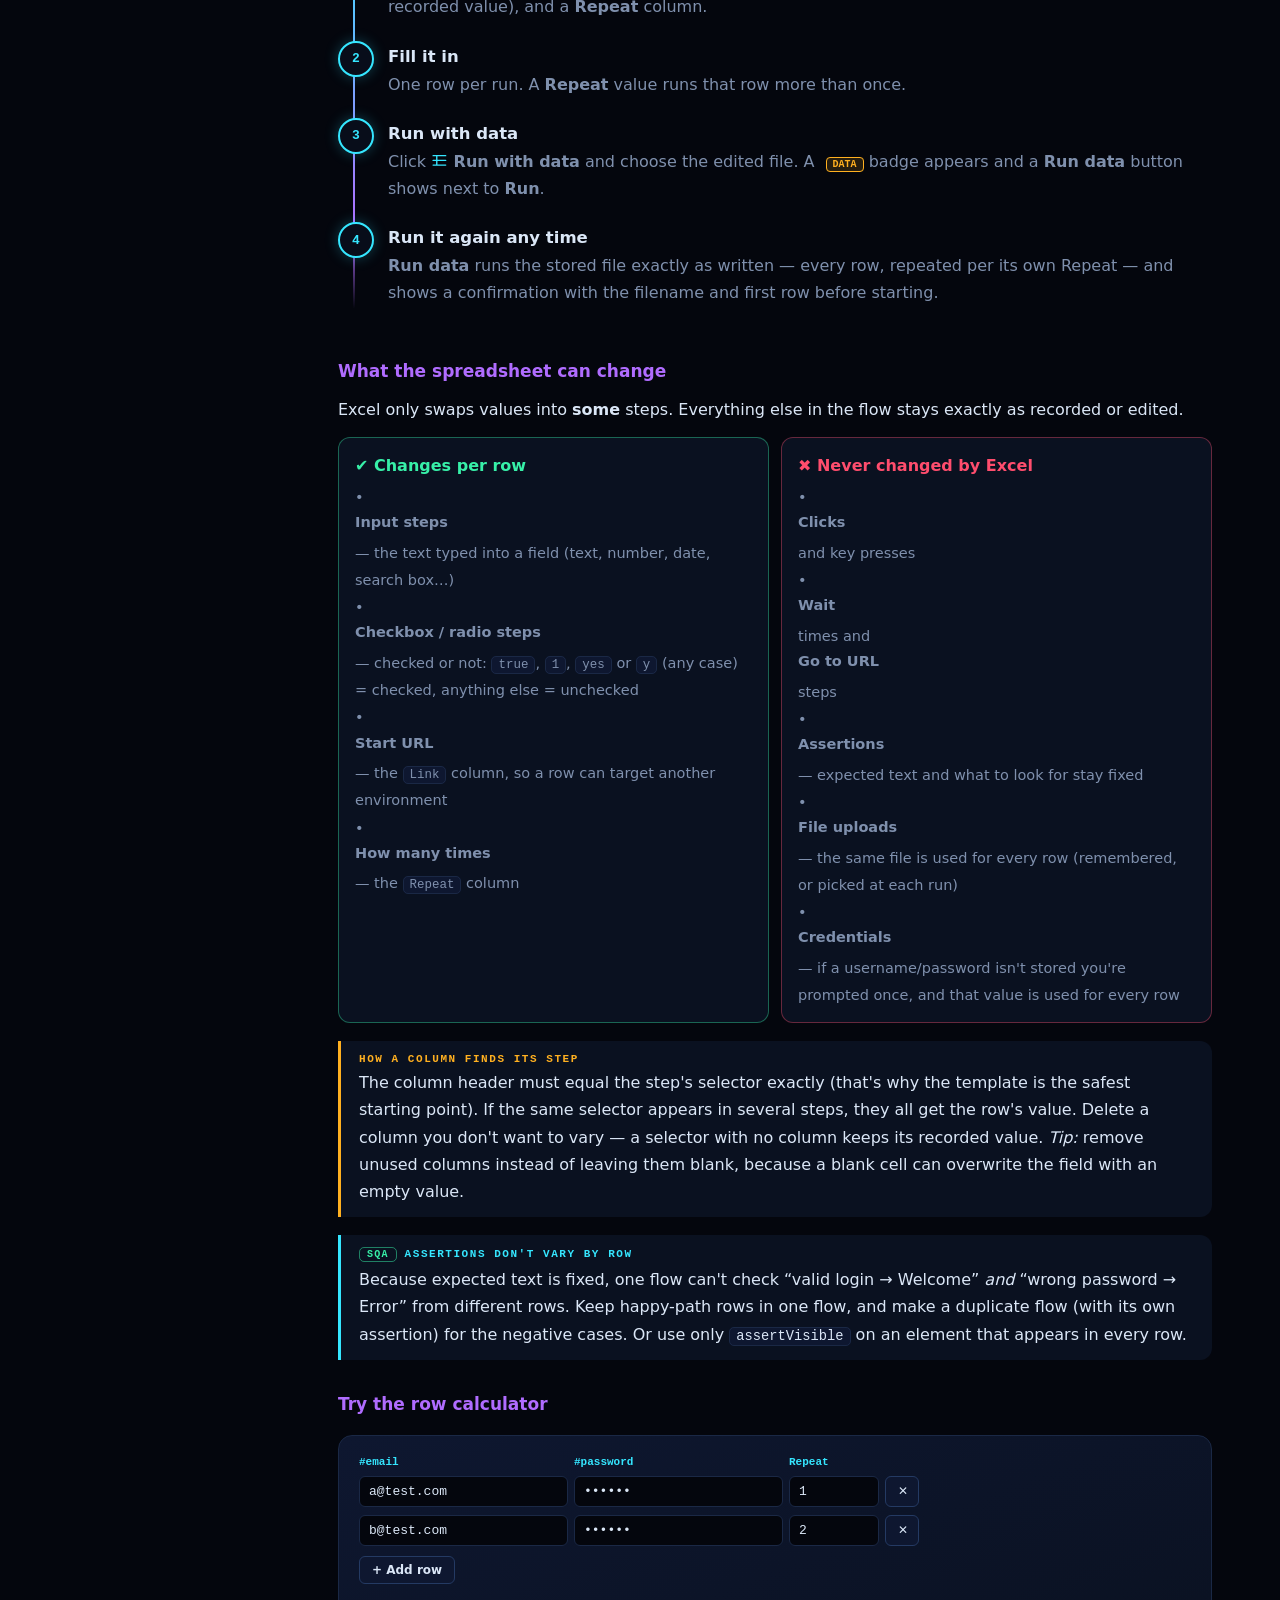
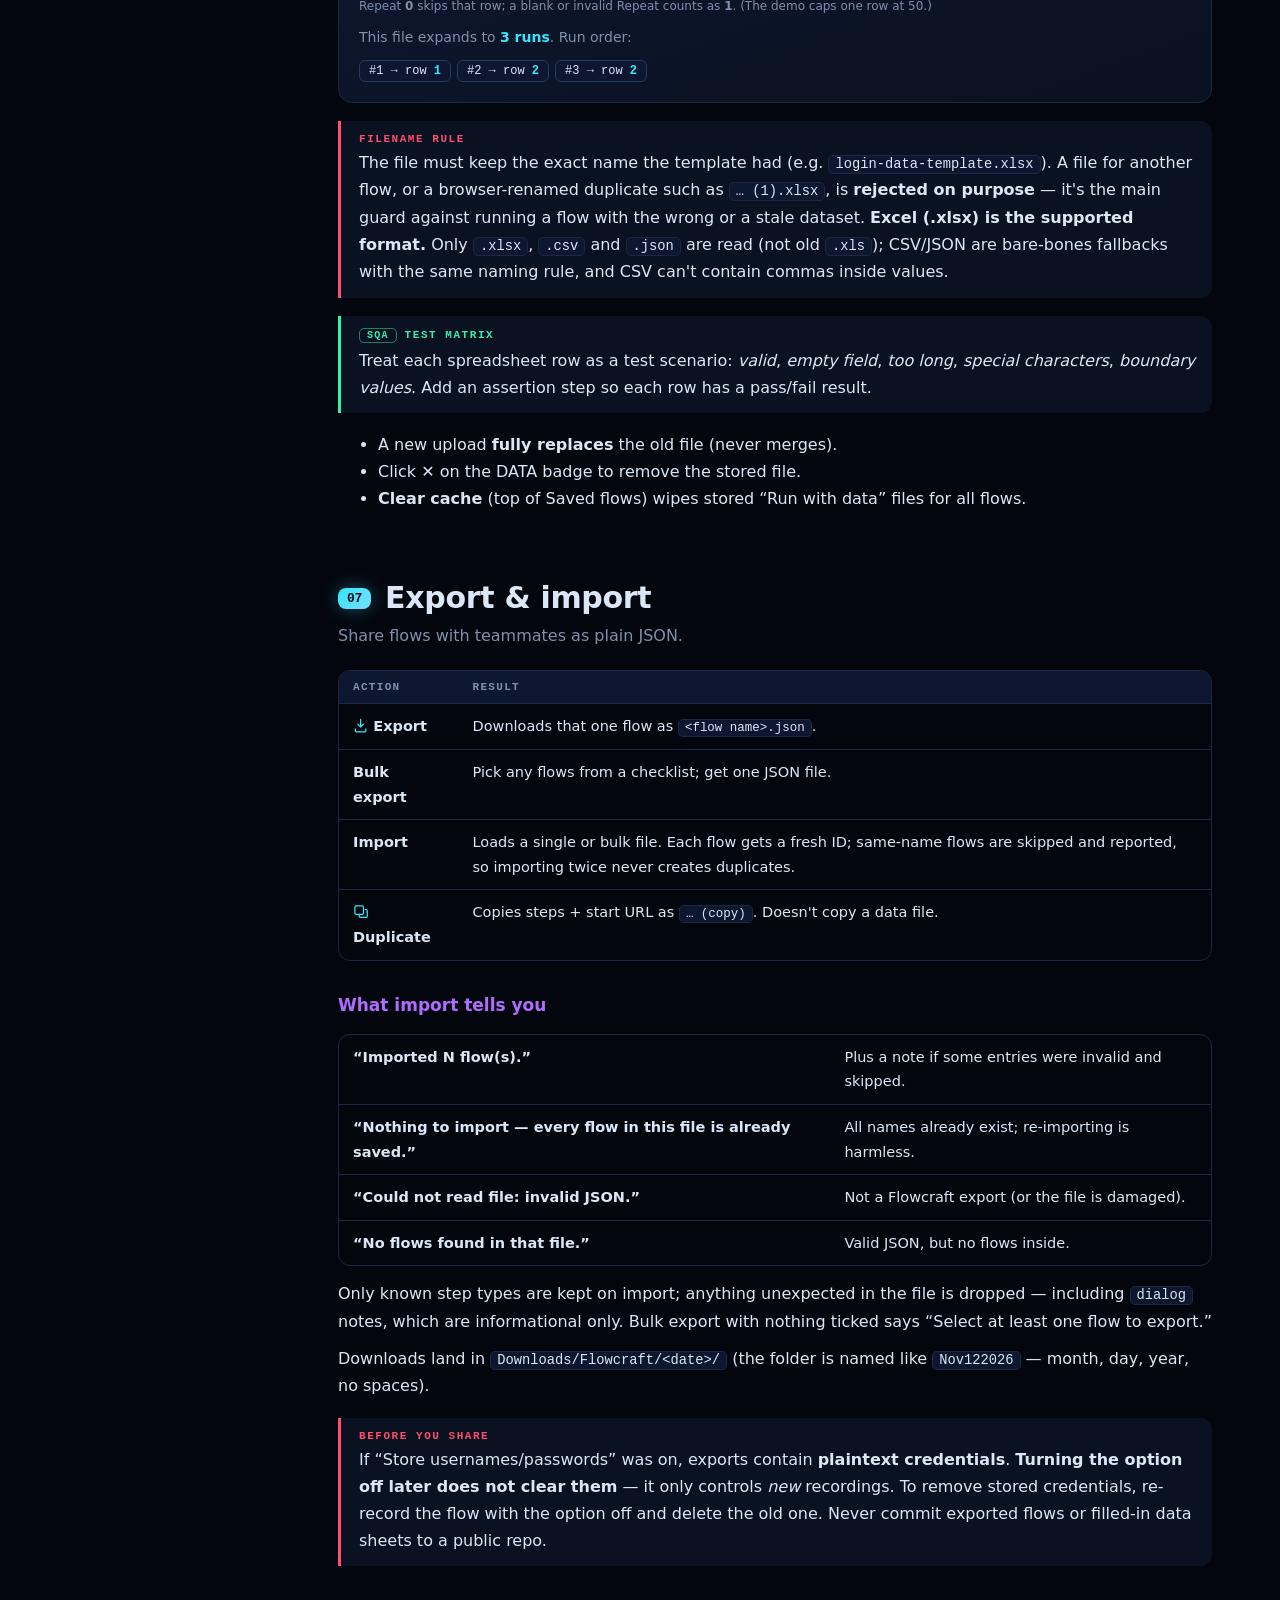
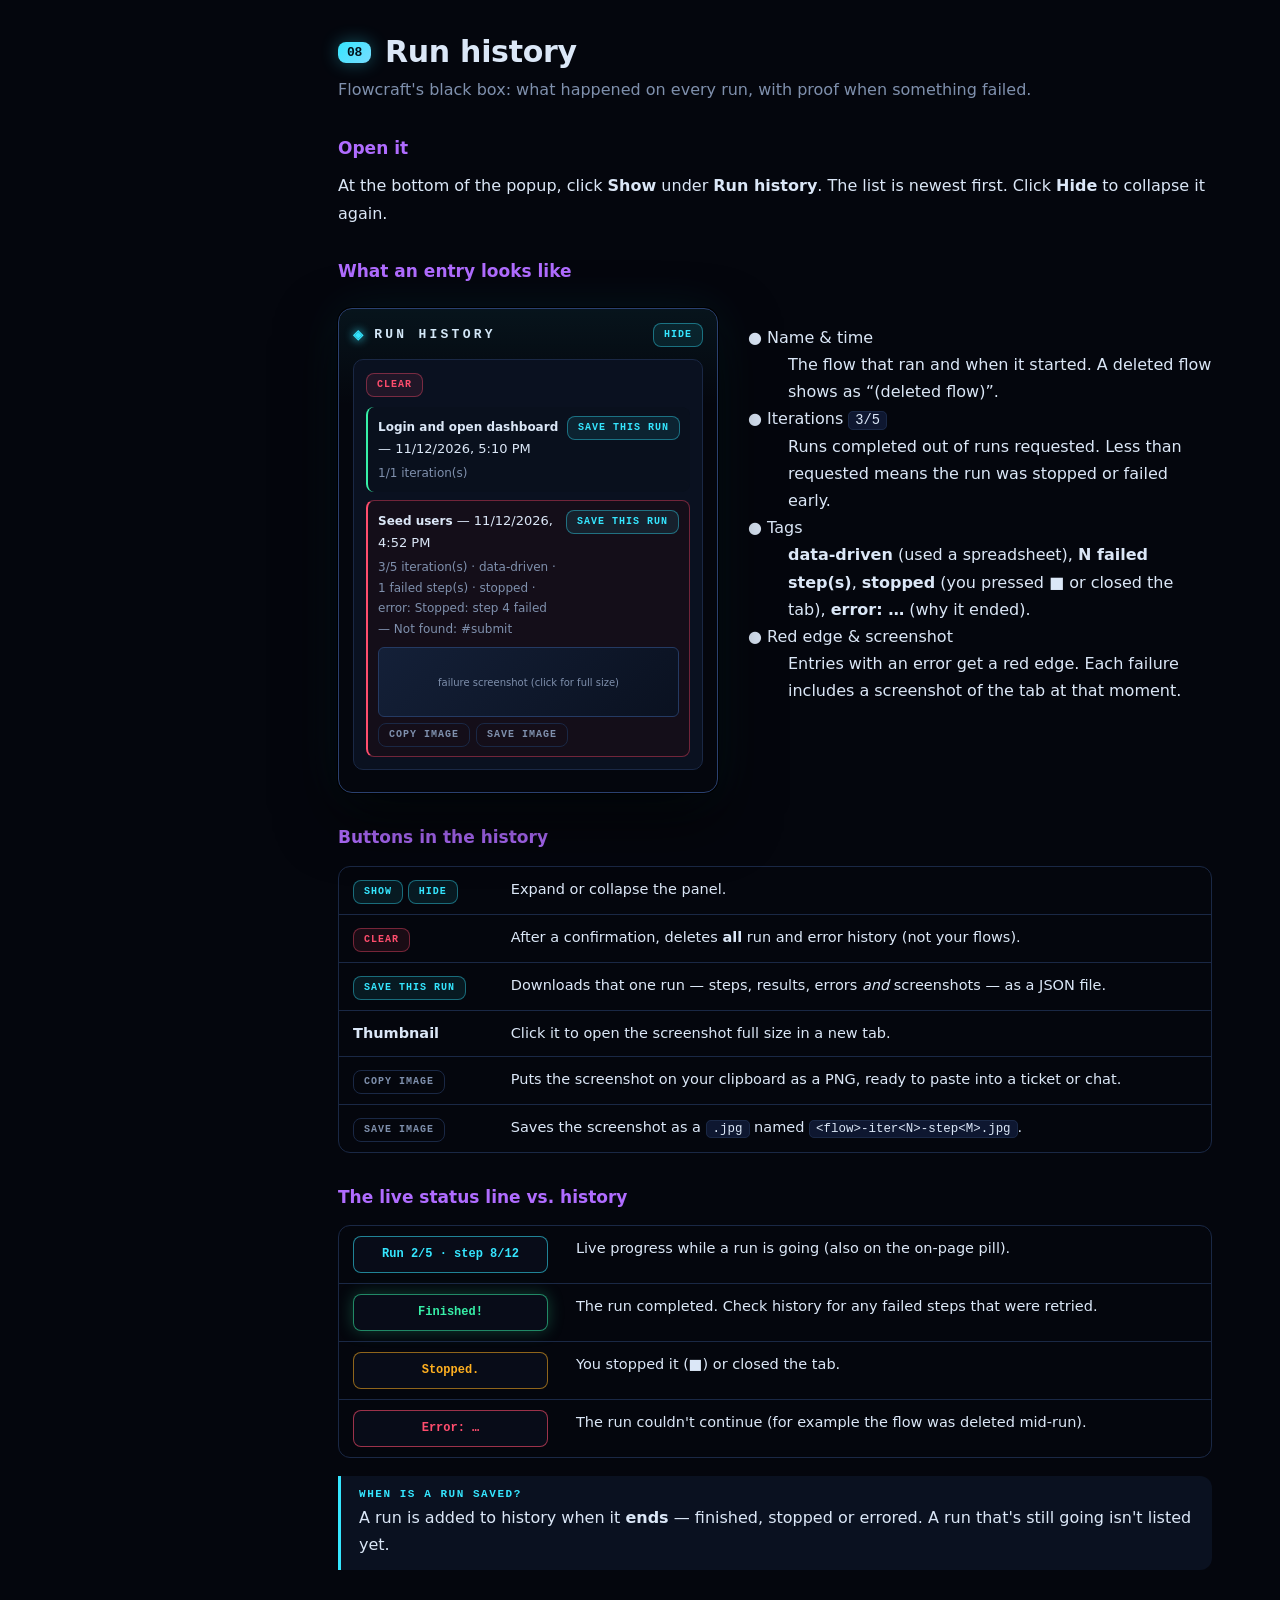
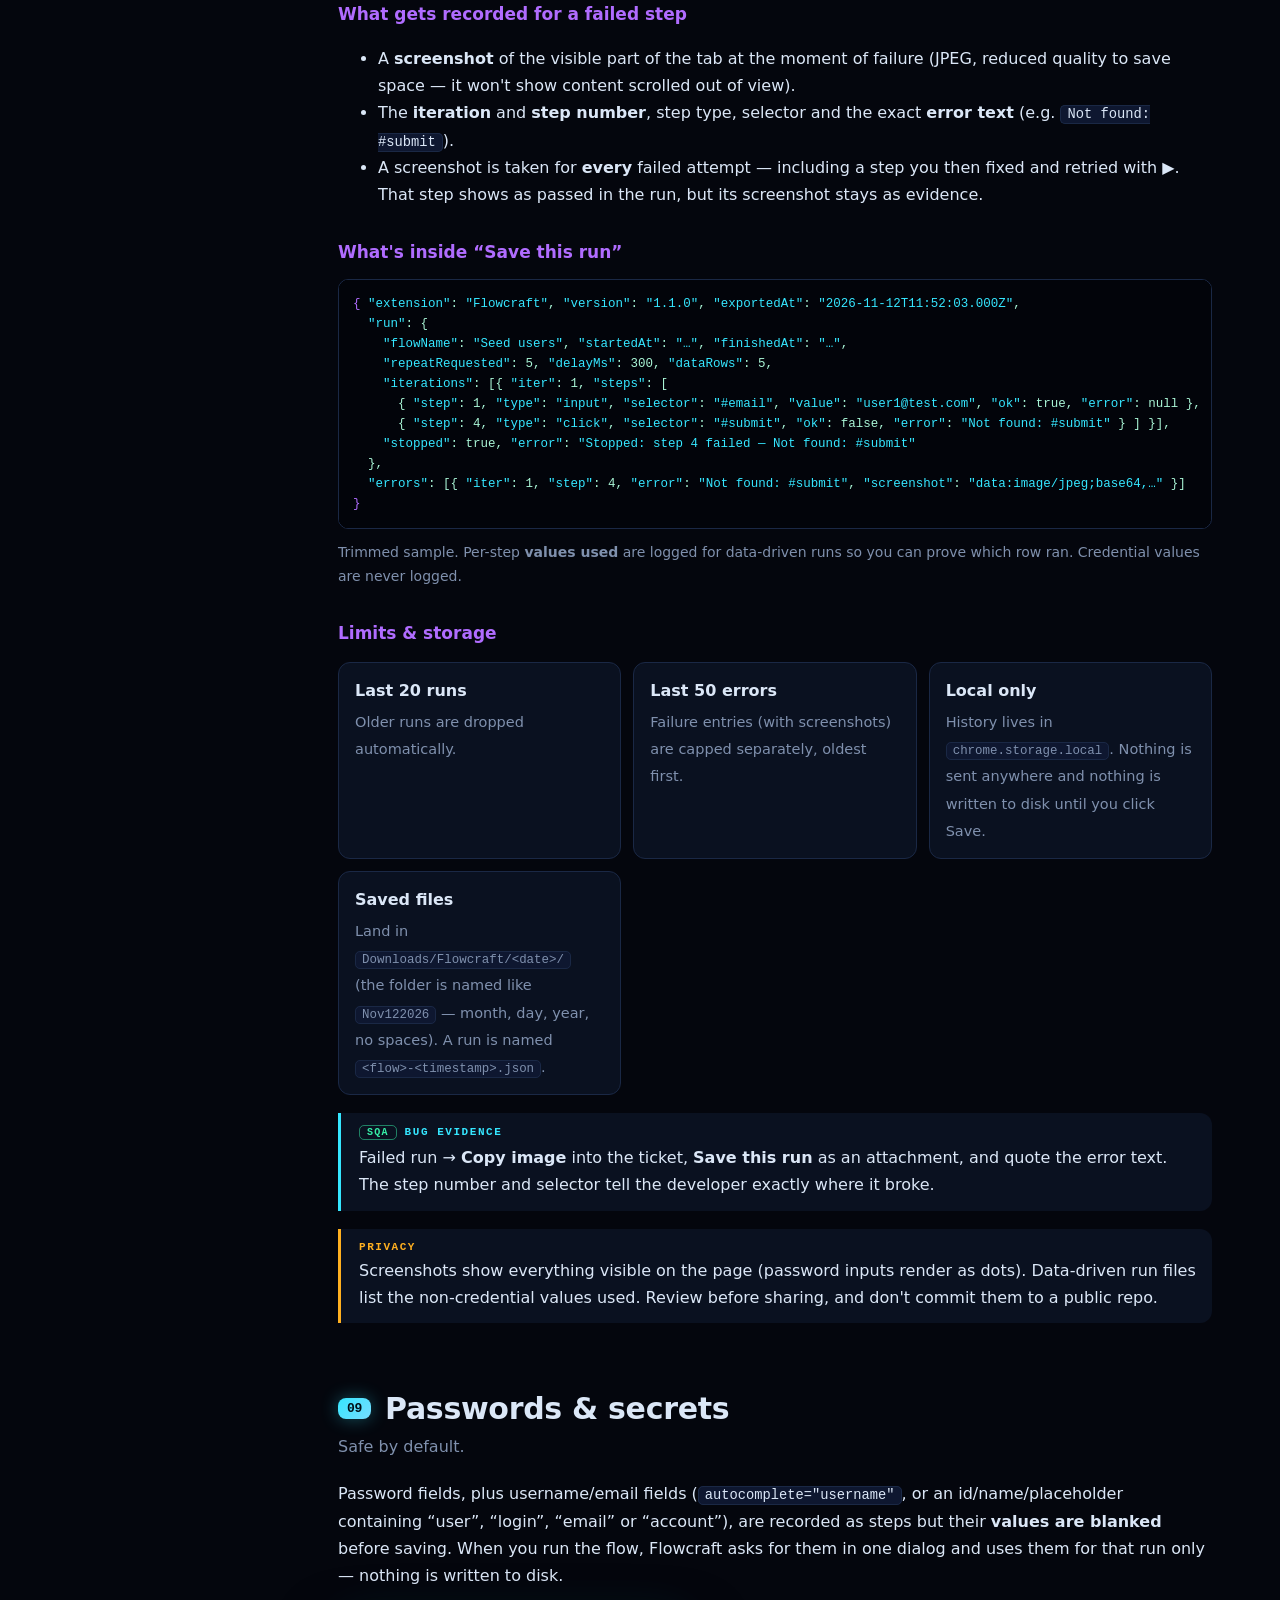
==== commit aac826cb: "Manual: note dialog steps are dropped on import Co-Authored-By: Claude Sonnet 5.5 <noreply@anthropic" ====
--- a/docs/index.html
+++ b/docs/index.html
@@ -748,7 +748,7 @@
     <tr><td><b>“Could not read file: invalid JSON.”</b></td><td>Not a Flowcraft export (or the file is damaged).</td></tr>
     <tr><td><b>“No flows found in that file.”</b></td><td>Valid JSON, but no flows inside.</td></tr>
   </tbody></table></div>
-  <p>Only known step types are kept on import; anything unexpected in the file is dropped. Bulk export with nothing ticked says “Select at least one flow to export.”</p>
+  <p>Only known step types are kept on import; anything unexpected in the file is dropped — including <code>dialog</code> notes, which are informational only. Bulk export with nothing ticked says “Select at least one flow to export.”</p>
   <p>Downloads land in <code>Downloads/Flowcraft/&lt;date&gt;/</code> (the folder is named like <code>Nov122026</code> — month, day, year, no spaces).</p>
   <div class="co danger"><b>BEFORE YOU SHARE</b><p>If “Store usernames/passwords” was on, exports contain <b>plaintext credentials</b>. <b>Turning the option off later does not clear them</b> — it only controls <i>new</i> recordings. To remove stored credentials, re-record the flow with the option off and delete the old one. Never commit exported flows or filled-in data sheets to a public repo.</p></div>
 </section>
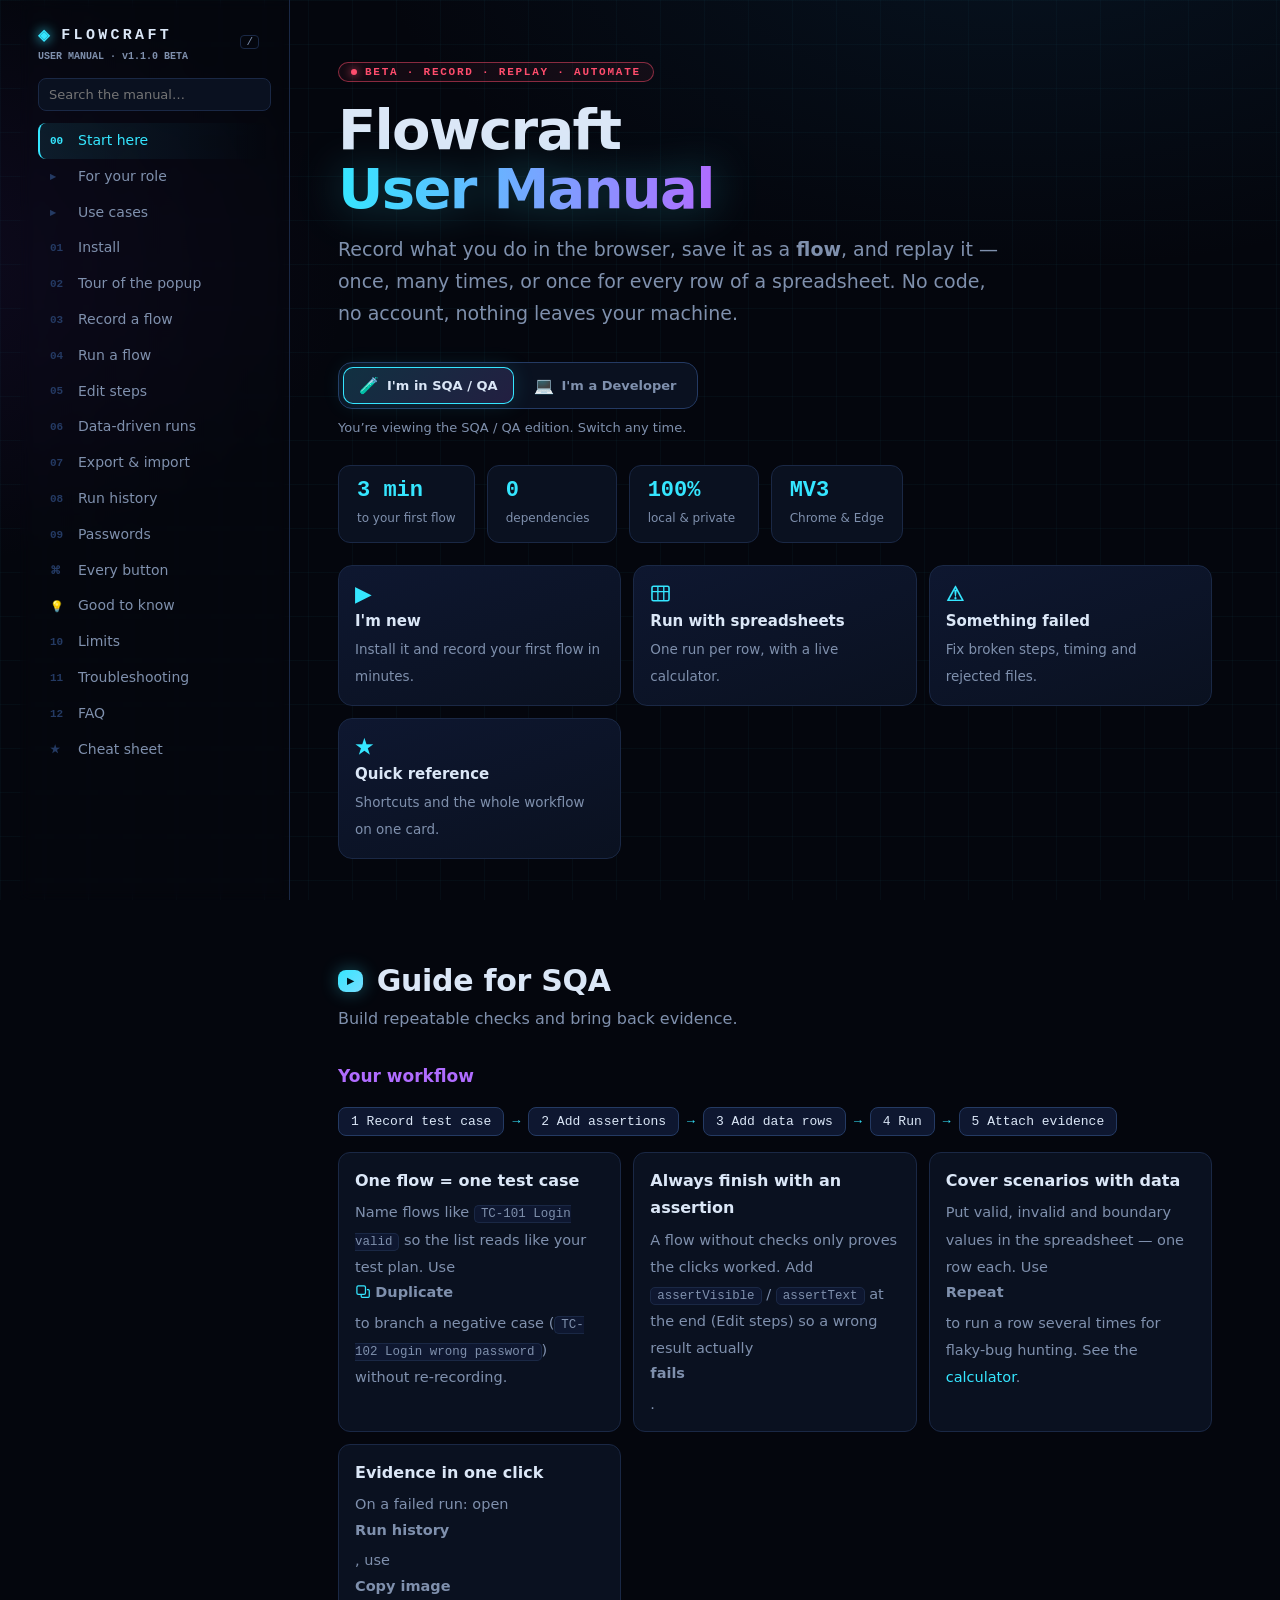
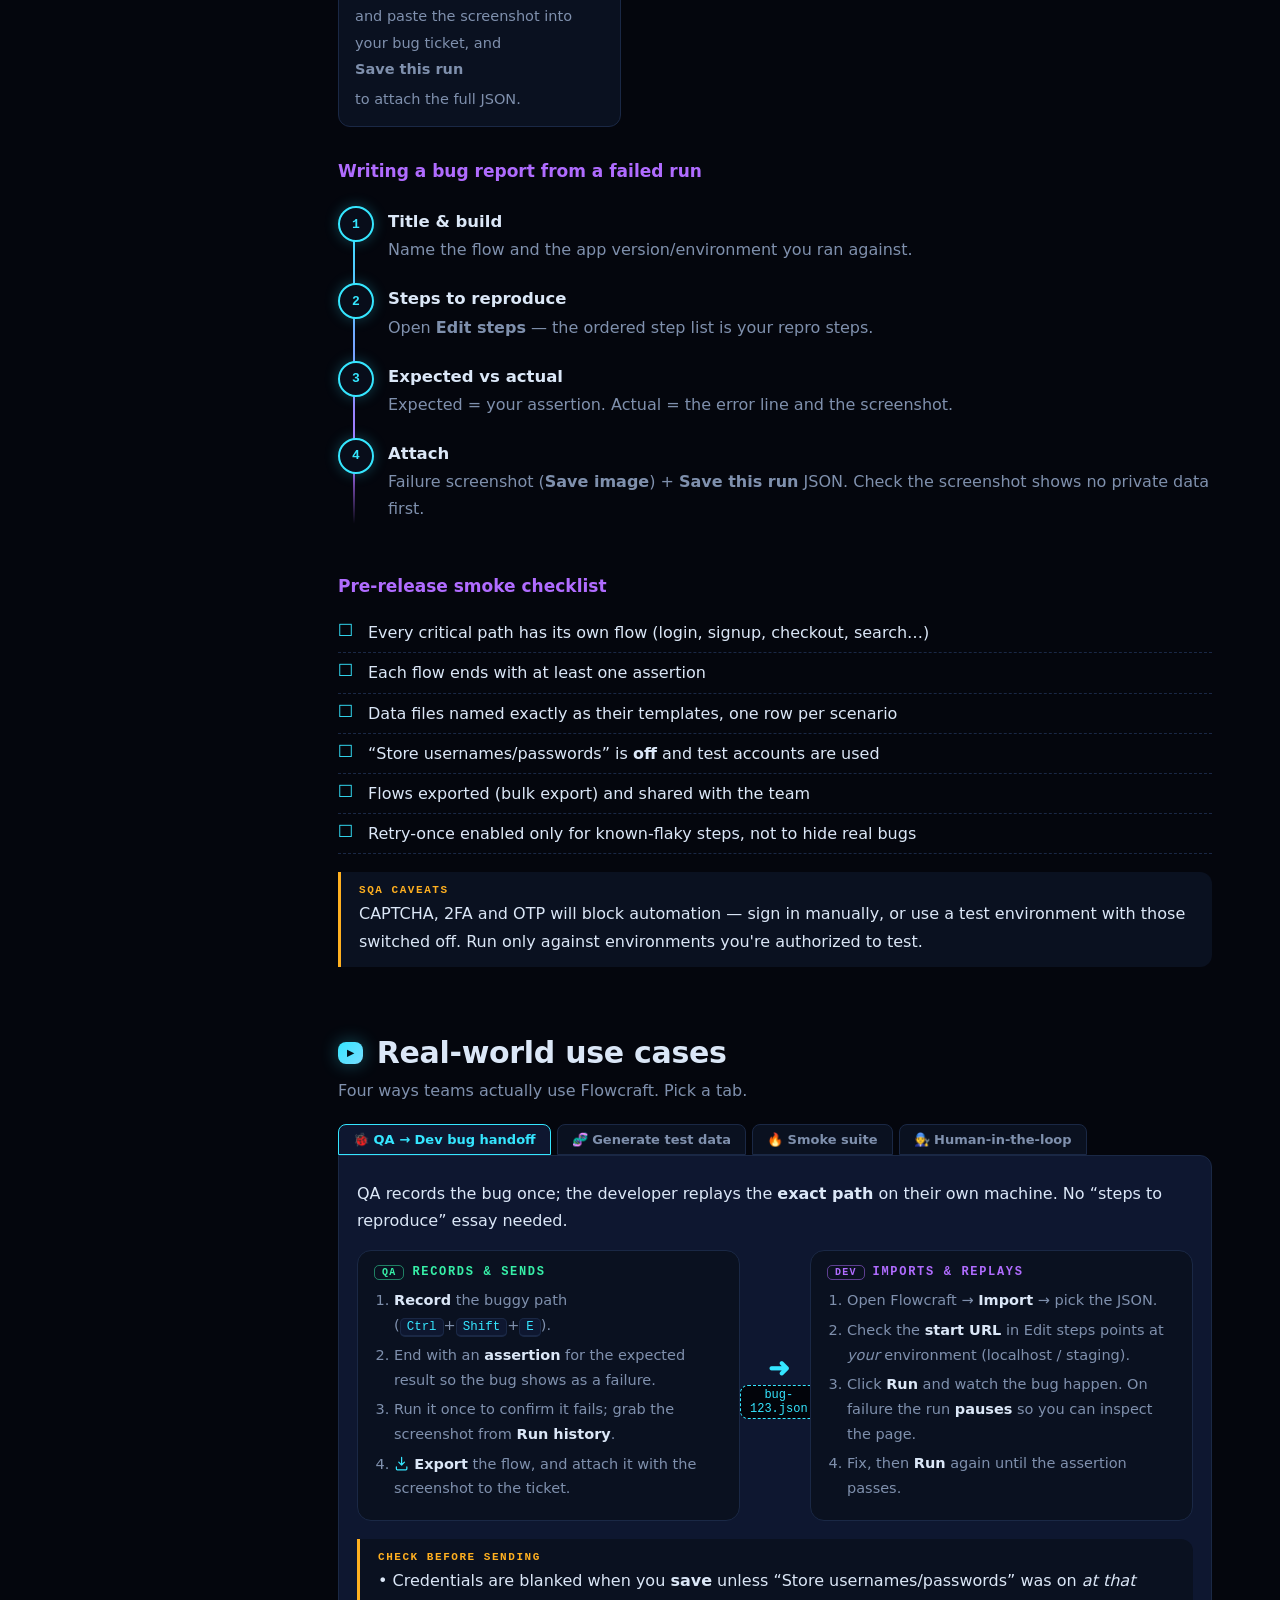
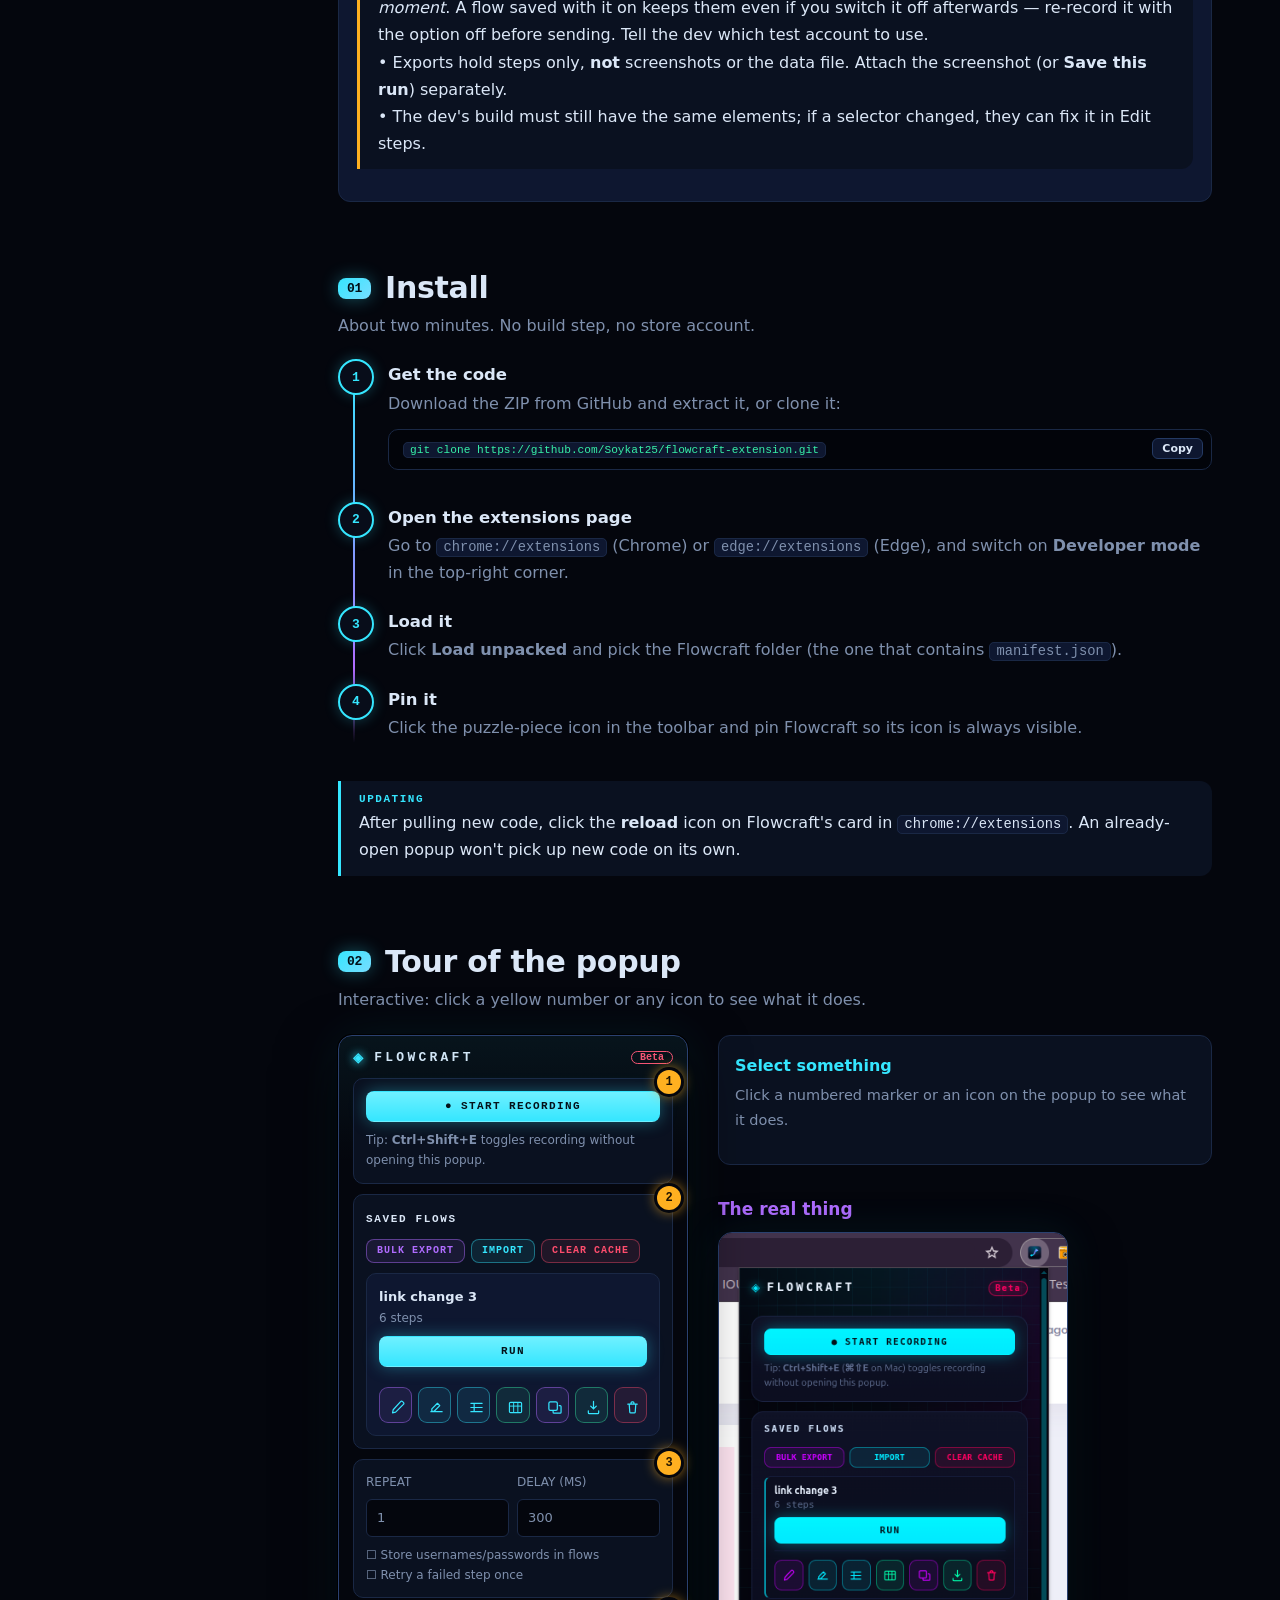
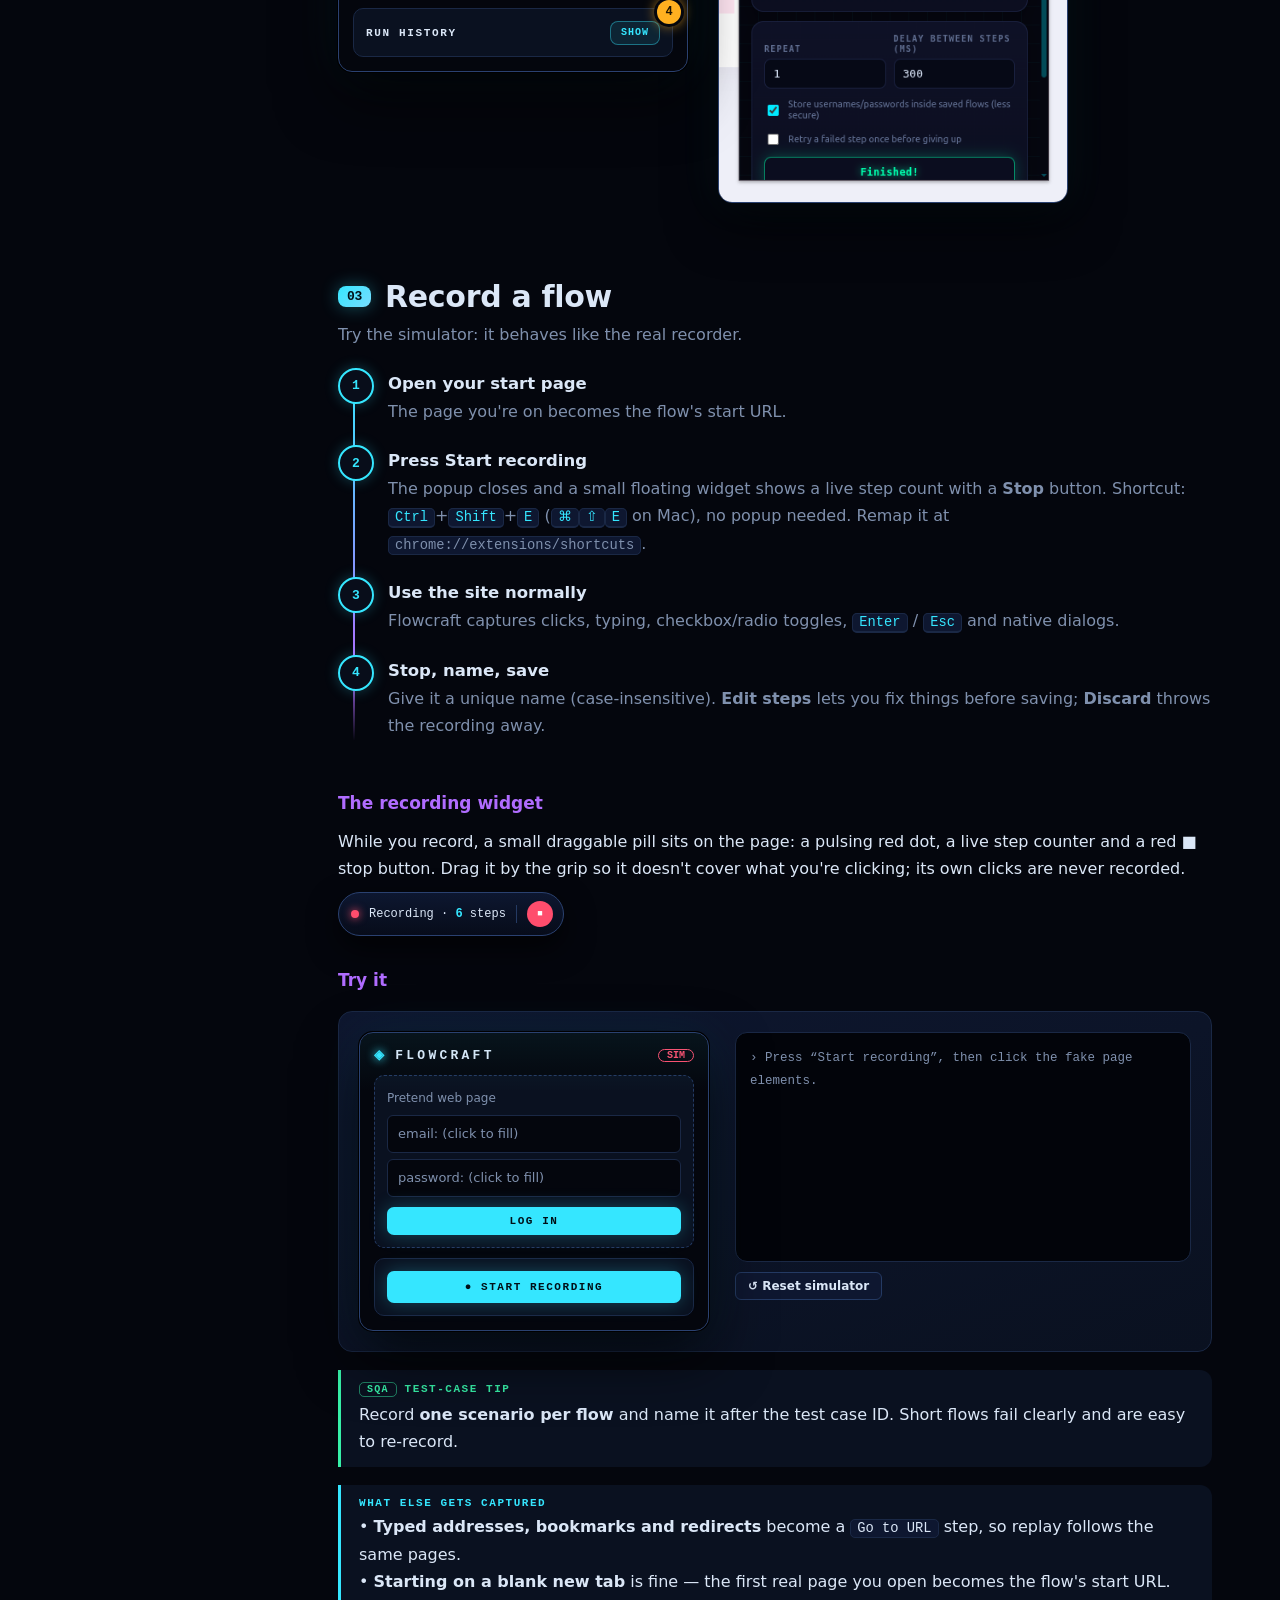
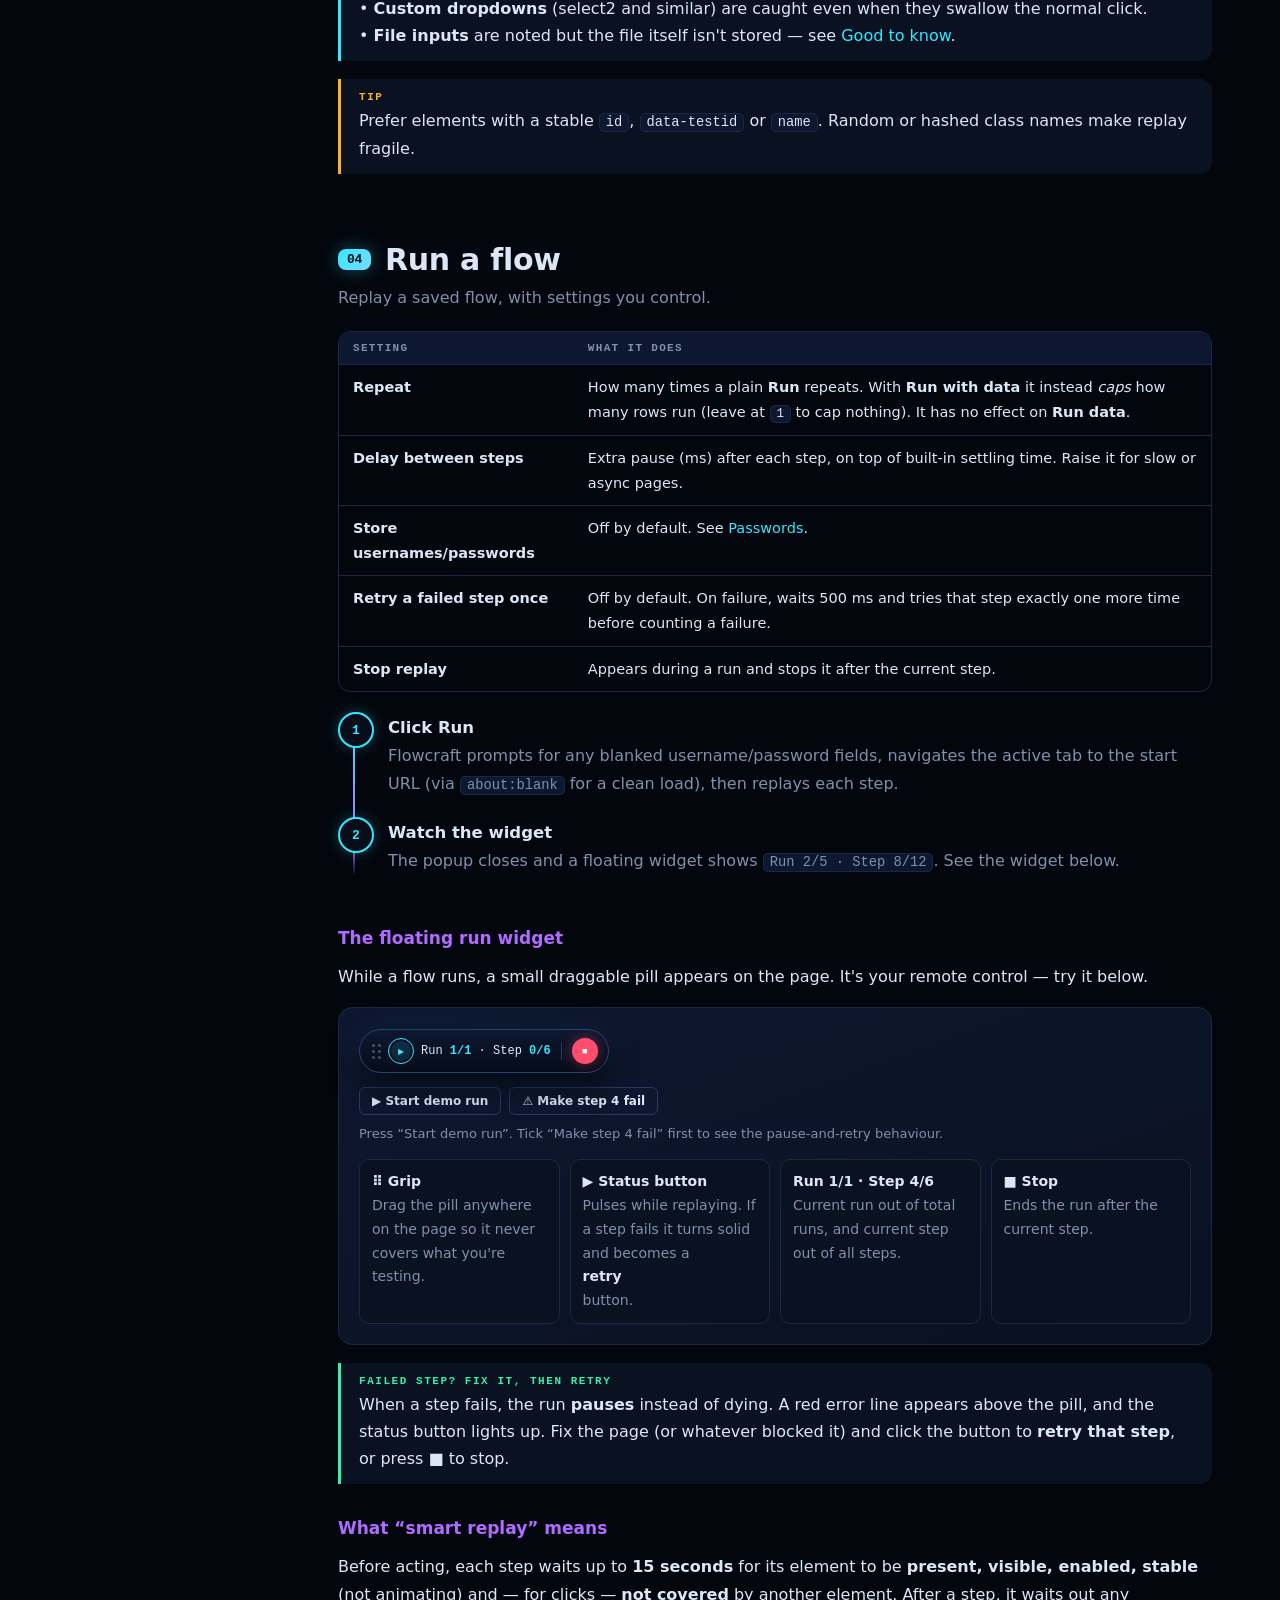
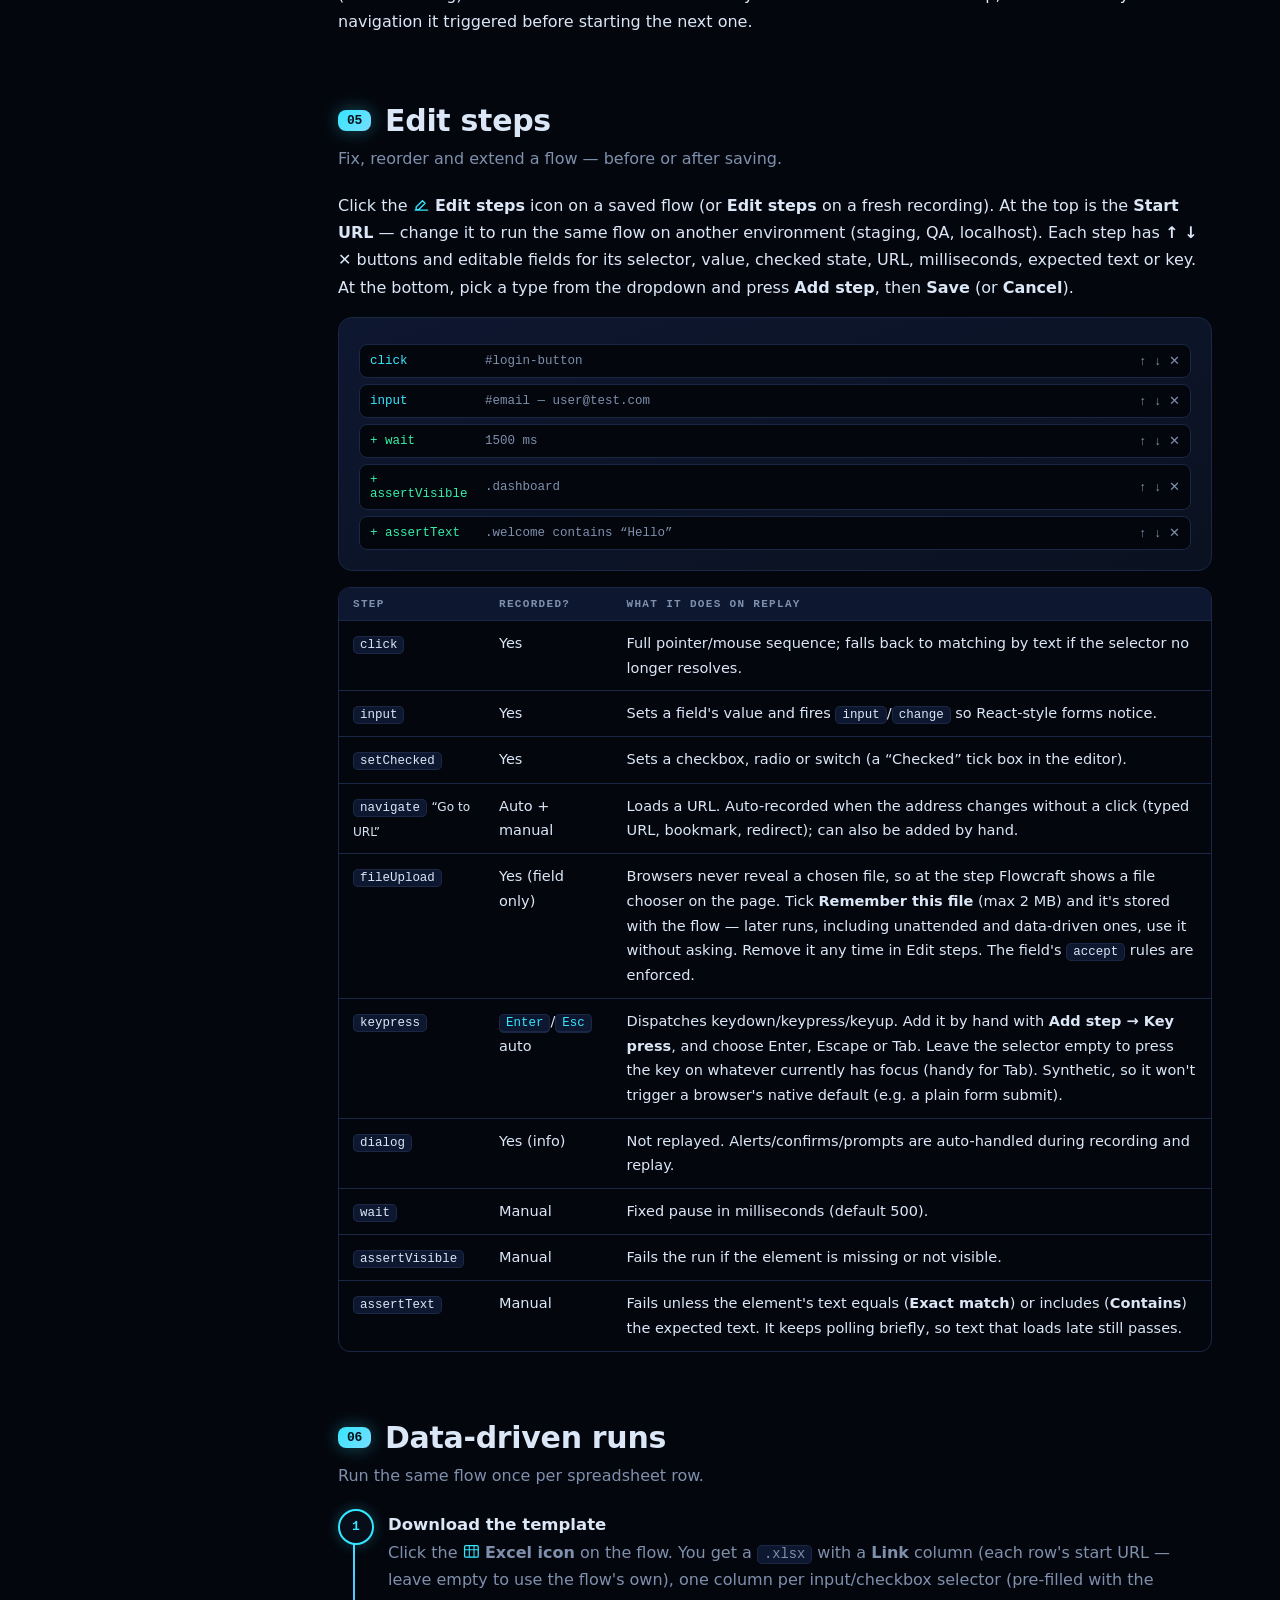
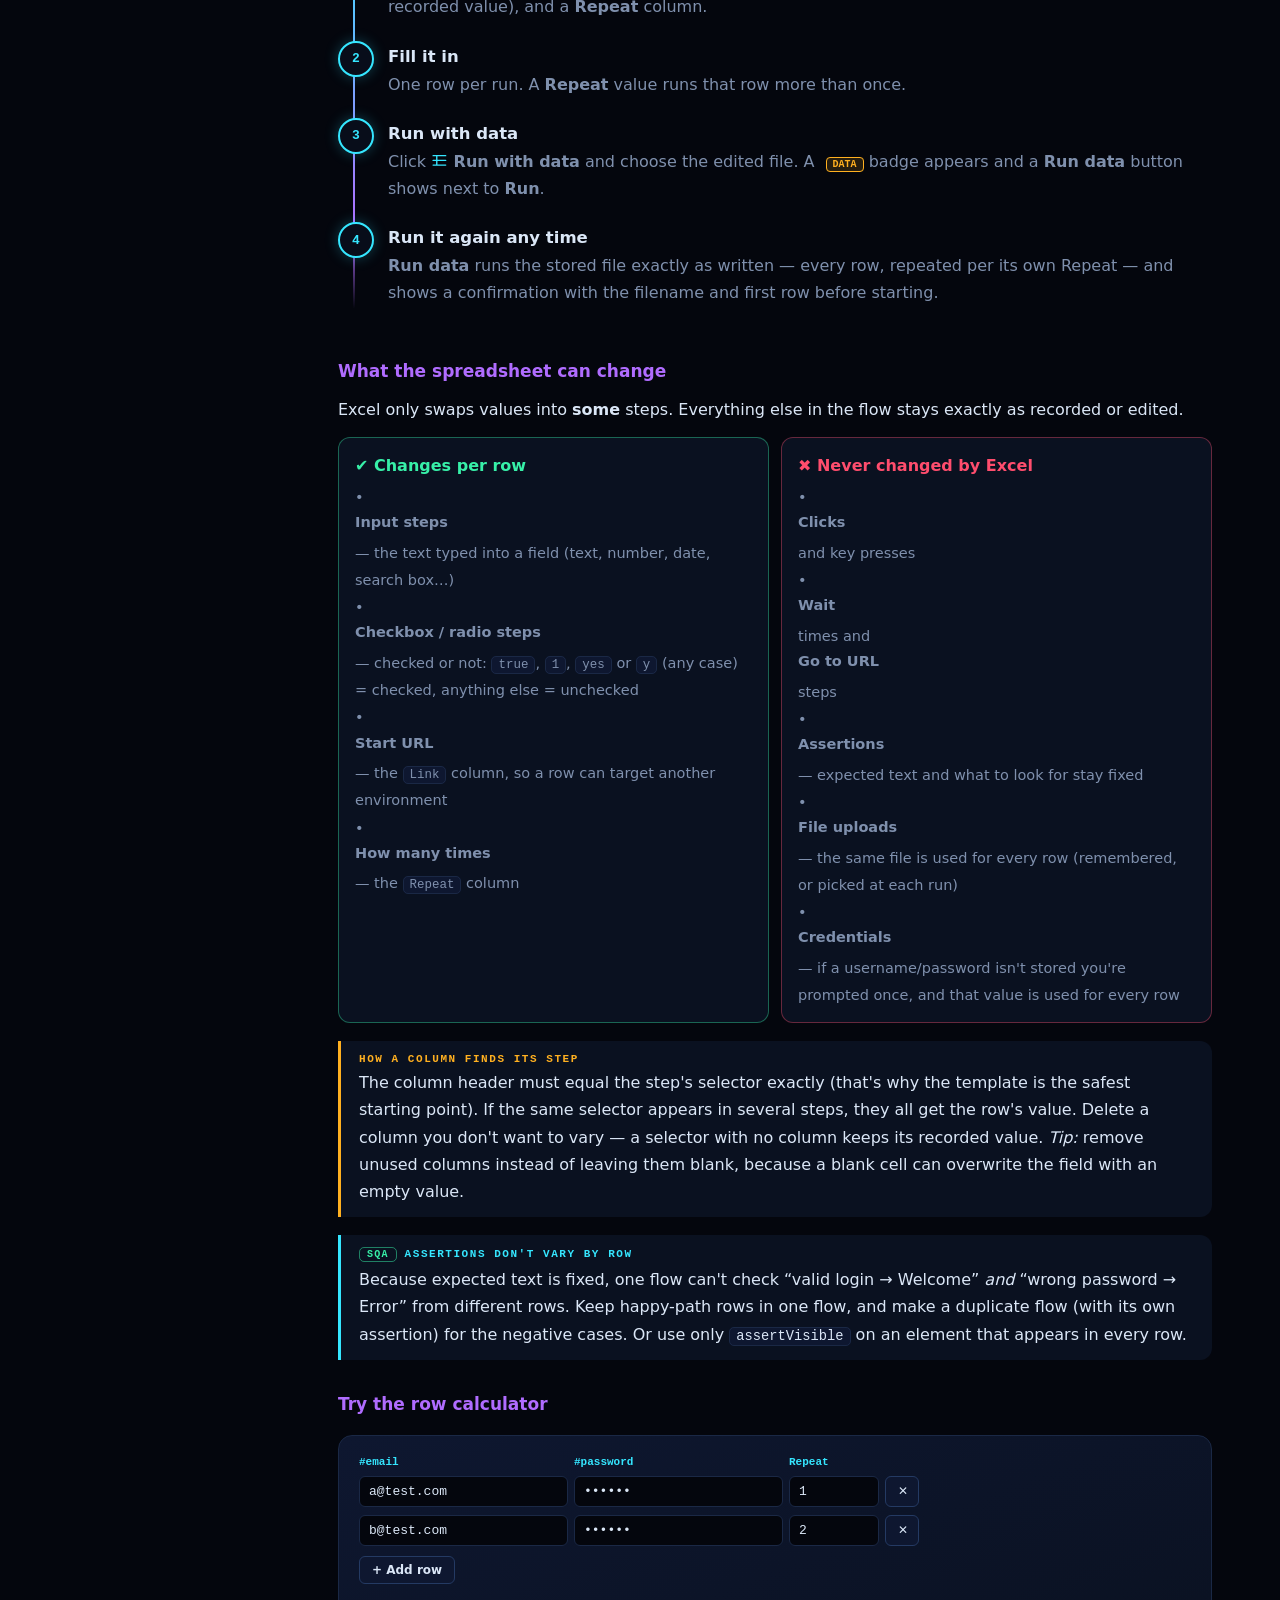
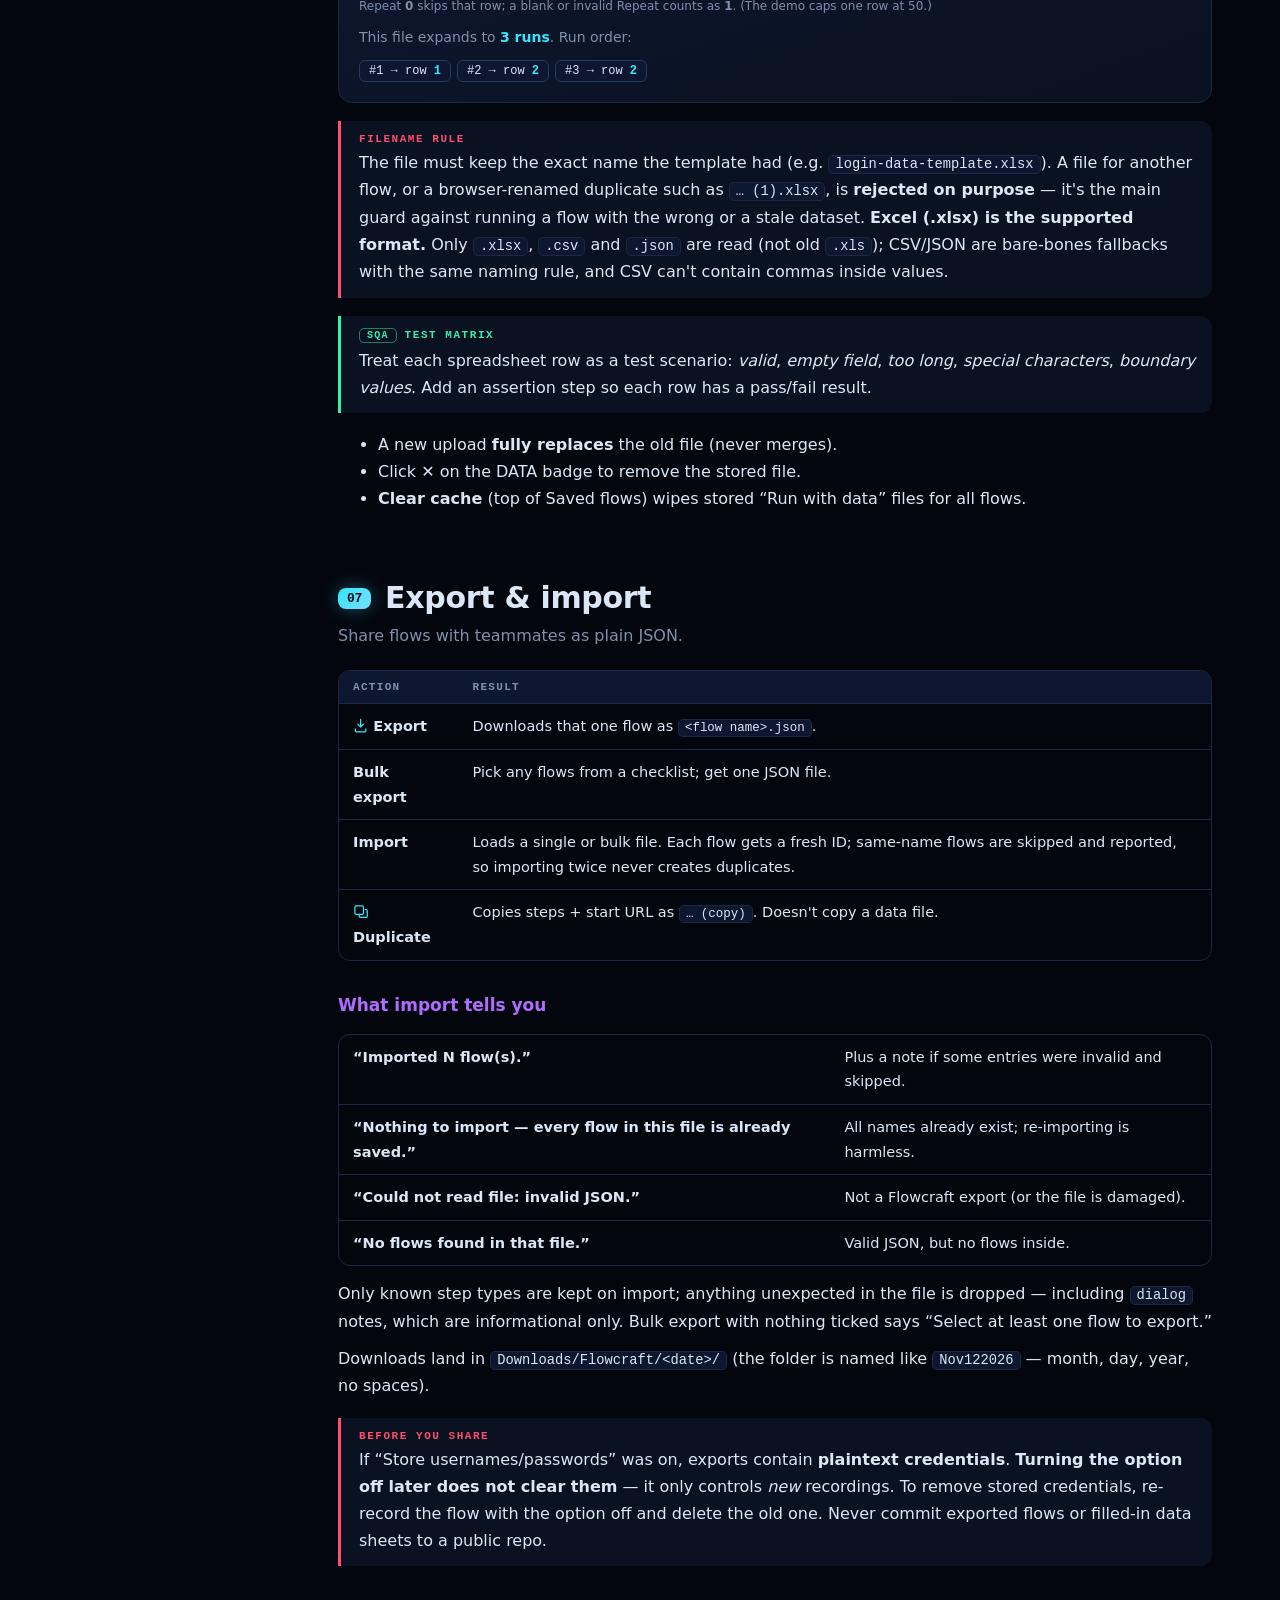
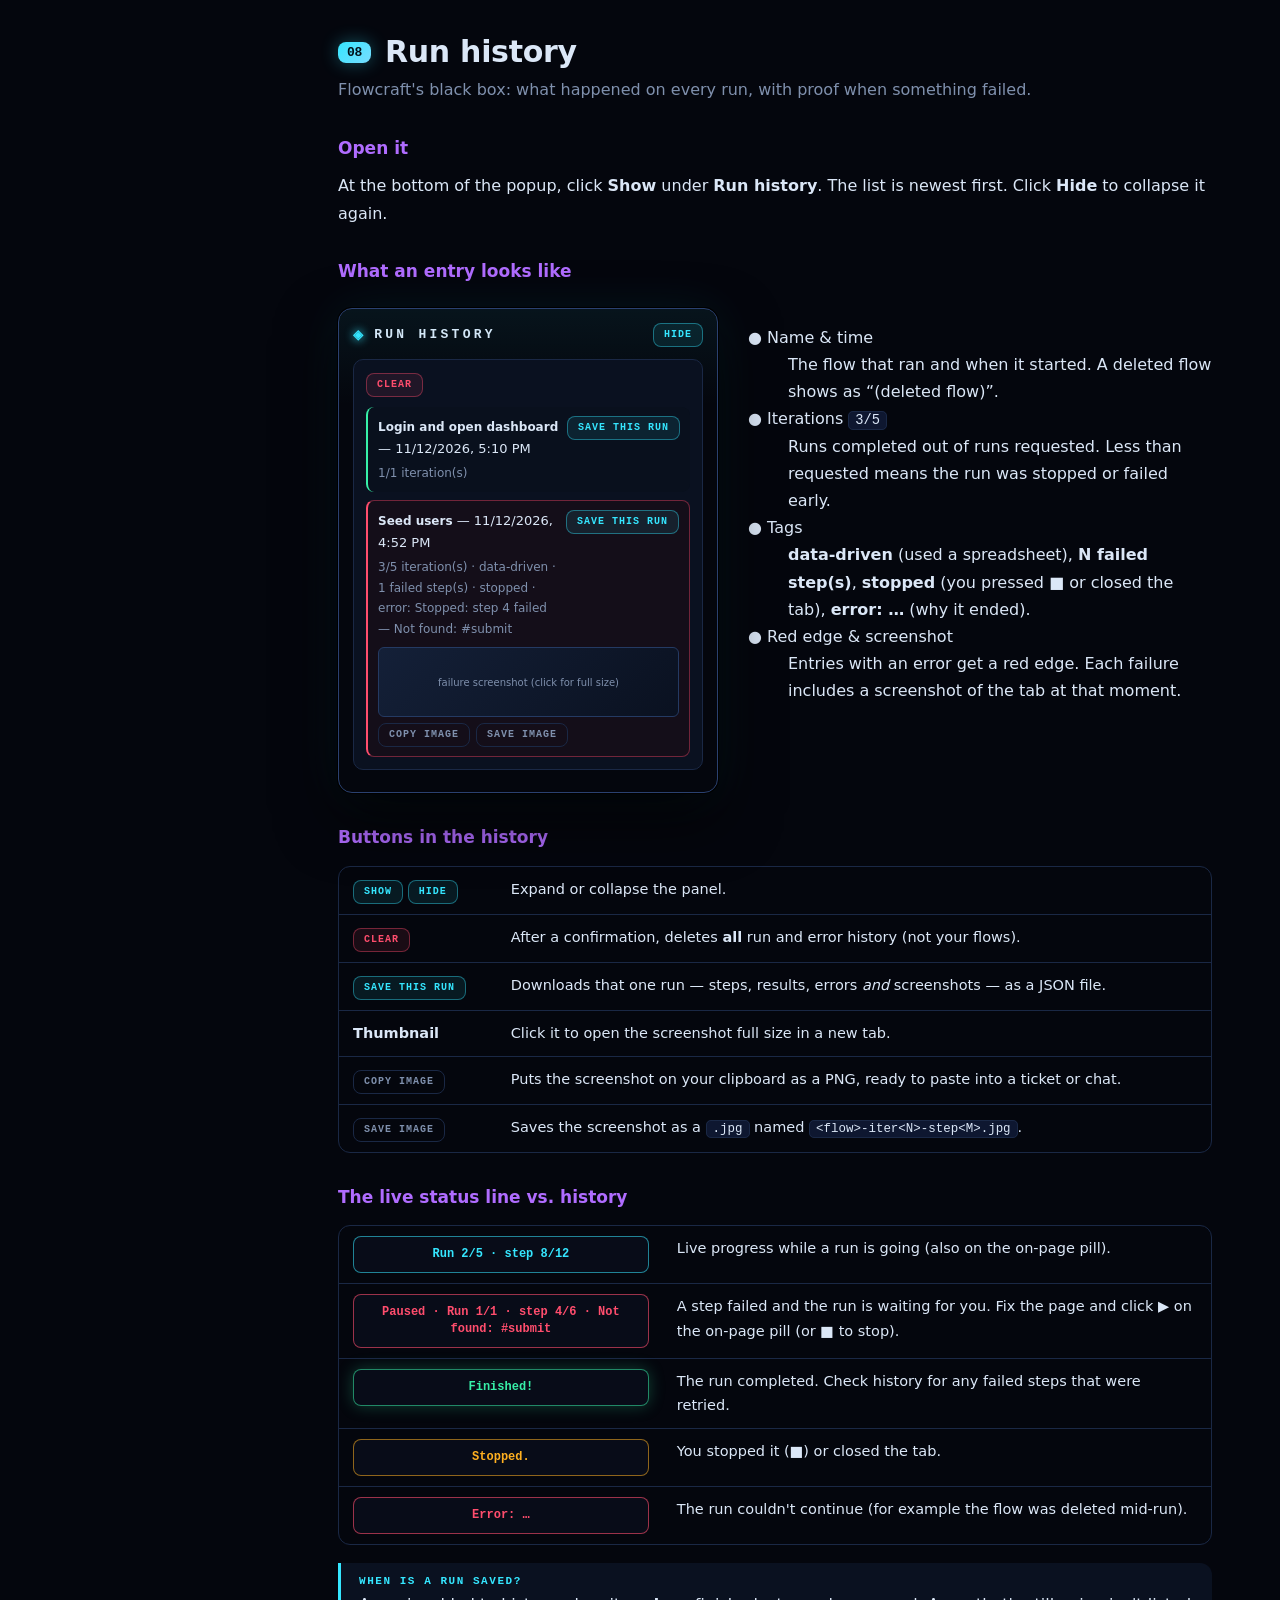
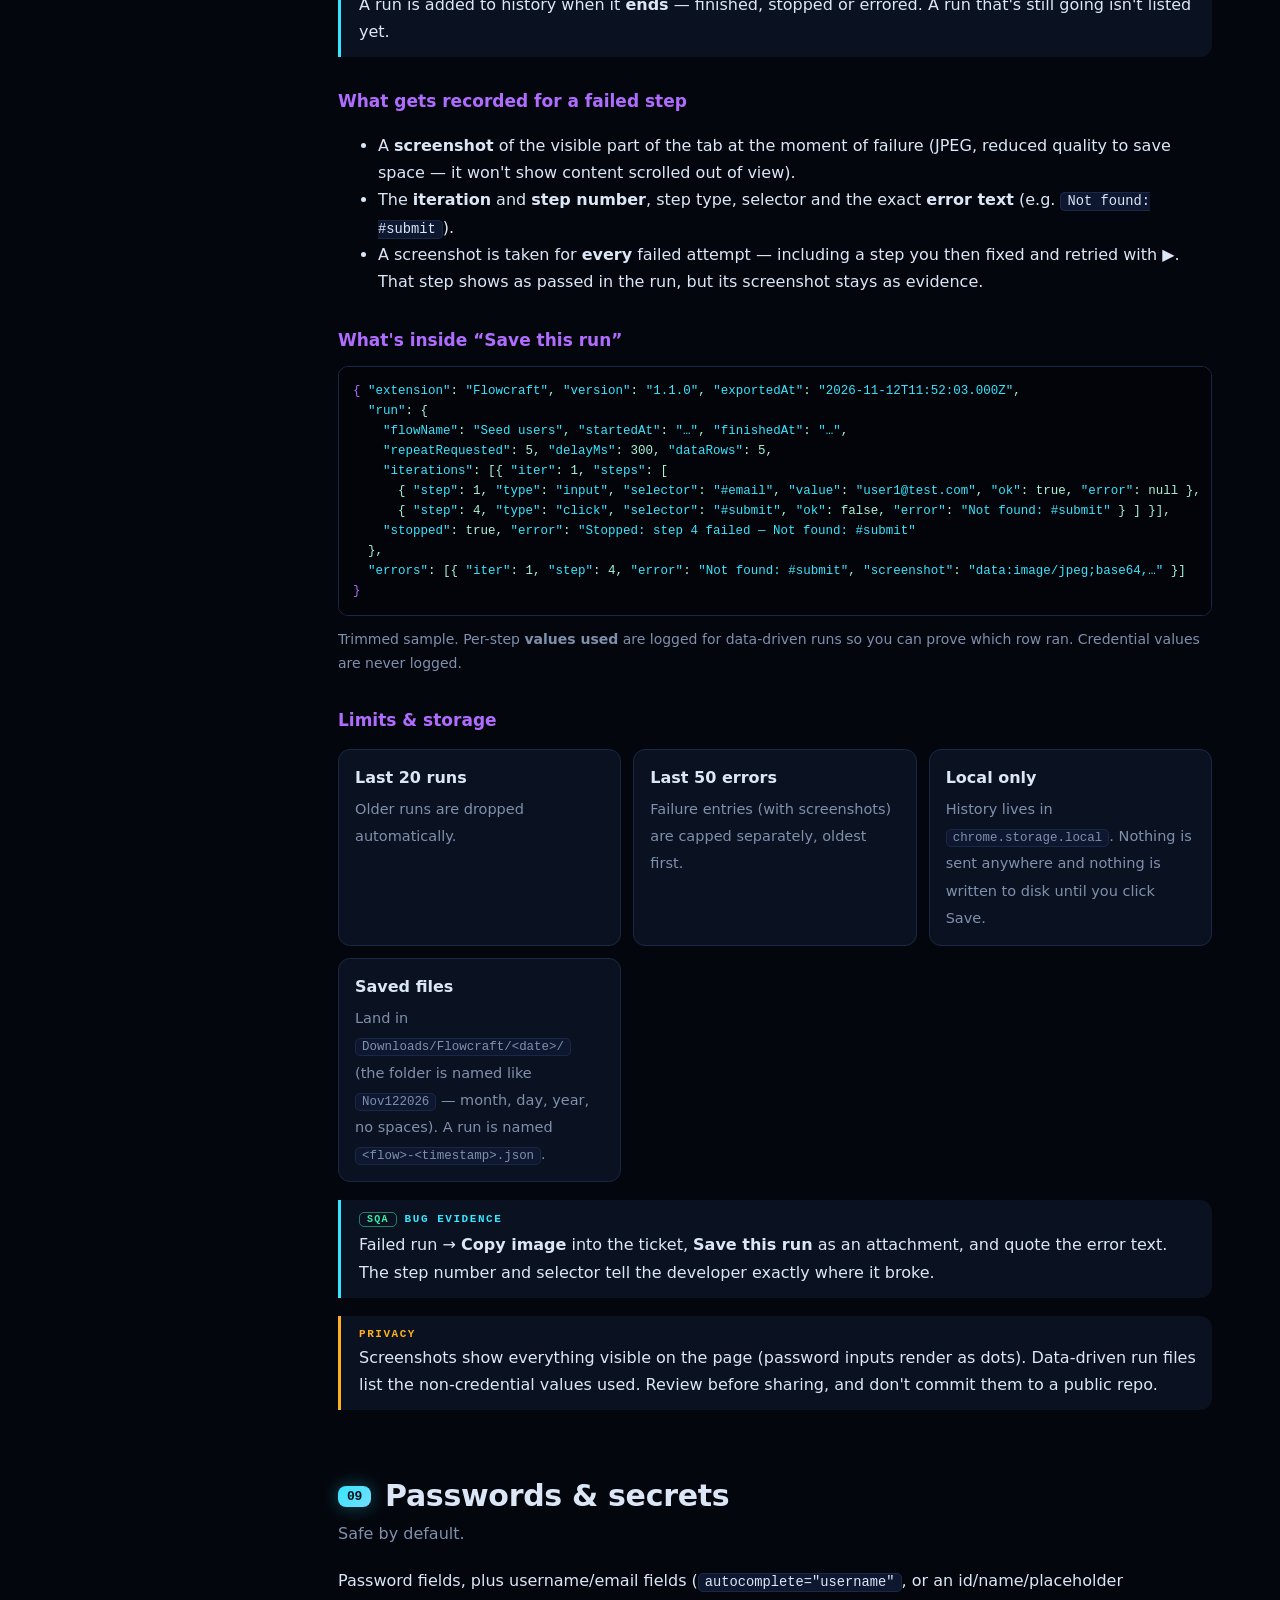
==== commit 1e90f866: "Docs: dialog behaviour, bulk export name, Paused status, downloads permission, Clear cache" ====
--- a/docs/index.html
+++ b/docs/index.html
@@ -794,6 +794,7 @@
   <h3>The live status line vs. history</h3>
   <div class="tw"><table><tbody>
     <tr><td class="rb"><div class="st run">Run 2/5 · step 8/12</div></td><td>Live progress while a run is going (also on the on-page pill).</td></tr>
+    <tr><td class="rb"><div class="st err">Paused · Run 1/1 · step 4/6 · Not found: #submit</div></td><td>A step failed and the run is waiting for you. Fix the page and click ▶ on the on-page pill (or ■ to stop).</td></tr>
     <tr><td class="rb"><div class="st ok">Finished!</div></td><td>The run completed. Check history for any failed steps that were retried.</td></tr>
     <tr><td class="rb"><div class="st" style="color:var(--warn);border-color:rgba(255,176,32,.55)">Stopped.</div></td><td>You stopped it (■) or closed the tab.</td></tr>
     <tr><td class="rb"><div class="st err">Error: …</div></td><td>The run couldn't continue (for example the flow was deleted mid-run).</td></tr>
@@ -924,7 +925,7 @@
     <tr><td>Wrong data used</td><td>Click ✕ on the DATA badge and upload again. Uploads fully replace the old file.</td></tr>
     <tr><td>Replay stops after a new tab opens</td><td>Not supported. Rework the flow so it stays in one tab.</td></tr>
     <tr><td>Login blocked by CAPTCHA / 2FA</td><td>When the step after it fails the run pauses — solve the challenge by hand, then click the pill's ▶ to continue. Or sign in manually first and start the flow after login.</td></tr>
-    <tr><td>“Open a normal web page first”</td><td>You're on a browser system page. Switch to an http/https site, or give the flow a start URL.</td></tr>
+    <tr><td>“Open a normal web page (http/https) first…”</td><td>You're on a browser system page. Switch to an http/https site, or give the flow a start URL.</td></tr>
     <tr><td>Run paused with a red error</td><td>Fix the cause on the page (close a pop-up, wait for loading), then click ▶ on the pill to retry that step, or ■ to stop.</td></tr>
     <tr><td>Popup doesn't reflect updates</td><td>Reload Flowcraft at <code>chrome://extensions</code>.</td></tr>
     <tr><td>Recording shortcut does nothing</td><td>Check or remap it at <code>chrome://extensions/shortcuts</code>.</td></tr>
@@ -1012,13 +1013,13 @@
   var INFO={
     rec:['1 · Record panel','Start recording (or press Ctrl+Shift+E). After you stop, this area turns into the save form: name, Save flow, Edit steps, Discard.'],
     saved:['2 · Saved flows','Every saved flow appears as a card. Bulk export downloads several at once, Import loads JSON, Clear cache removes stored “Run with data” files.'],
-    rename:['<i class="ico" data-ico="rename"></i> Rename','Rename the flow. Names must stay unique (case-insensitive).'],
-    edit:['<i class="ico" data-ico="edit"></i> Edit steps','Reorder, edit or delete steps, and add manual Wait / Assert steps.'],
-    withdata:['<i class="ico" data-ico="data"></i> Run with data','Pick a spreadsheet (xlsx / csv / json) and run once per row. The file name must match the template.'],
-    template:['<i class="ico" data-ico="template"></i> Download data template','Gets an .xlsx with one column per input selector plus a Repeat column, pre-filled with the recorded values.'],
-    dup:['<i class="ico" data-ico="duplicate"></i> Duplicate','Clones steps and start URL as “… (copy)” so you can branch a flow without re-recording. A data file is not copied.'],
-    export:['<i class="ico" data-ico="export"></i> Export','Downloads this one flow as a JSON file named after the flow.'],
-    del:['<i class="ico" data-ico="delete"></i> Delete','Deletes the flow and its data file, after a confirmation.'],
+    rename:['Rename','Rename the flow. Names must stay unique (case-insensitive).'],
+    edit:['Edit steps','Reorder, edit or delete steps, and add manual Wait / Assert steps.'],
+    withdata:['Run with data','Pick a spreadsheet (xlsx / csv / json) and run once per row. The file name must match the template.'],
+    template:['Download data template','Gets an .xlsx with one column per input selector plus a Repeat column, pre-filled with the recorded values.'],
+    dup:['Duplicate','Clones steps and start URL as “… (copy)” so you can branch a flow without re-recording. A data file is not copied.'],
+    export:['Export','Downloads this one flow as a JSON file named after the flow.'],
+    del:['Delete','Deletes the flow and its data file, after a confirmation.'],
     settings:['3 · Run settings','Repeat count, delay between steps, the plaintext-credential option (off by default) and Retry-once.'],
     hist:['4 · Run history','Show or hide past runs, view failure screenshots, save a run as JSON, or clear everything.']
   };
@@ -1090,7 +1091,7 @@
    ['Run settings','Store usernames/passwords','Off by default. Applies when a recording is saved: with it on, credentials are kept in plaintext in that flow and its exports. Switching it off later does not clear flows already saved with it on.',CK('Store usernames/passwords inside saved flows (less secure)',0)],
    ['Run settings','Retry a failed step once','Off by default. Waits 500 ms and retries the step once before treating it as failed.',CK('Retry a failed step once before giving up',0)],
    ['Run settings','Stop replay','Visible during a run; stops it after the current step.',BT('ghost block','Stop replay')],
-   ['Run settings','Status line','Live progress (“Run 2/5 · step 8/12”), then “Finished!”, “Stopped.” or an error.','<div class="lk"><div class="st run">Run 2/5 · step 8/12</div><div class="st ok">Finished!</div></div>'],
+   ['Run settings','Status line','Live progress (“Run 2/5 · step 8/12”); “Paused · …” with the error when a step fails; then “Finished!”, “Stopped.” or “Error: …”.','<div class="lk"><div class="st run">Run 2/5 · step 8/12</div><div class="st err">Paused · Run 2/5 · step 8/12 · Not found: #go</div><div class="st ok">Finished!</div></div>'],
    ['Run history','Show / Hide','Expands or collapses the history panel.',BT('small tint-cyan','Show')],
    ['Run history','Clear','After a confirmation, wipes all run and error history.',BT('small tint-danger','Clear')],
    ['Run history','Save this run','Downloads that run (steps, results, errors, screenshots) as JSON.',BT('small tint-cyan','Save this run')],
@@ -1190,7 +1191,7 @@
   function wTick(){
     if(!wRunning||wd.classList.contains('paused'))return;
     if(wStep>=wTotal){wRunning=false;$('#wHelp').textContent='✔ Finished!';return}
-    if(wStep===3&&wFailOn&&!wFailed){wFailed=true;wd.classList.add('paused');$('#wErr').classList.add('show');$('#wPlay').setAttribute('aria-label','Failed — click to retry this step');$('#wHelp').textContent='Step 4 failed. The run is paused — click the glowing ▶ to retry it, or ■ to stop.';return}
+    if(wStep===3&&wFailOn&&!wFailed){wFailed=true;wStep=4;wDraw();wd.classList.add('paused');$('#wErr').classList.add('show');$('#wPlay').setAttribute('aria-label','Failed — click to retry this step');$('#wHelp').textContent='Step 4 failed. The run is paused — click the glowing ▶ to retry it, or ■ to stop.';return}
     wStep++;wDraw();wTimer=setTimeout(wTick,800);
   }
   $('#wStart').onclick=function(){clearTimeout(wTimer);wStep=0;wFailed=false;wRunning=true;wd.classList.remove('paused');$('#wErr').classList.remove('show');wDraw();$('#wHelp').textContent='Running…';wTimer=setTimeout(wTick,800)};
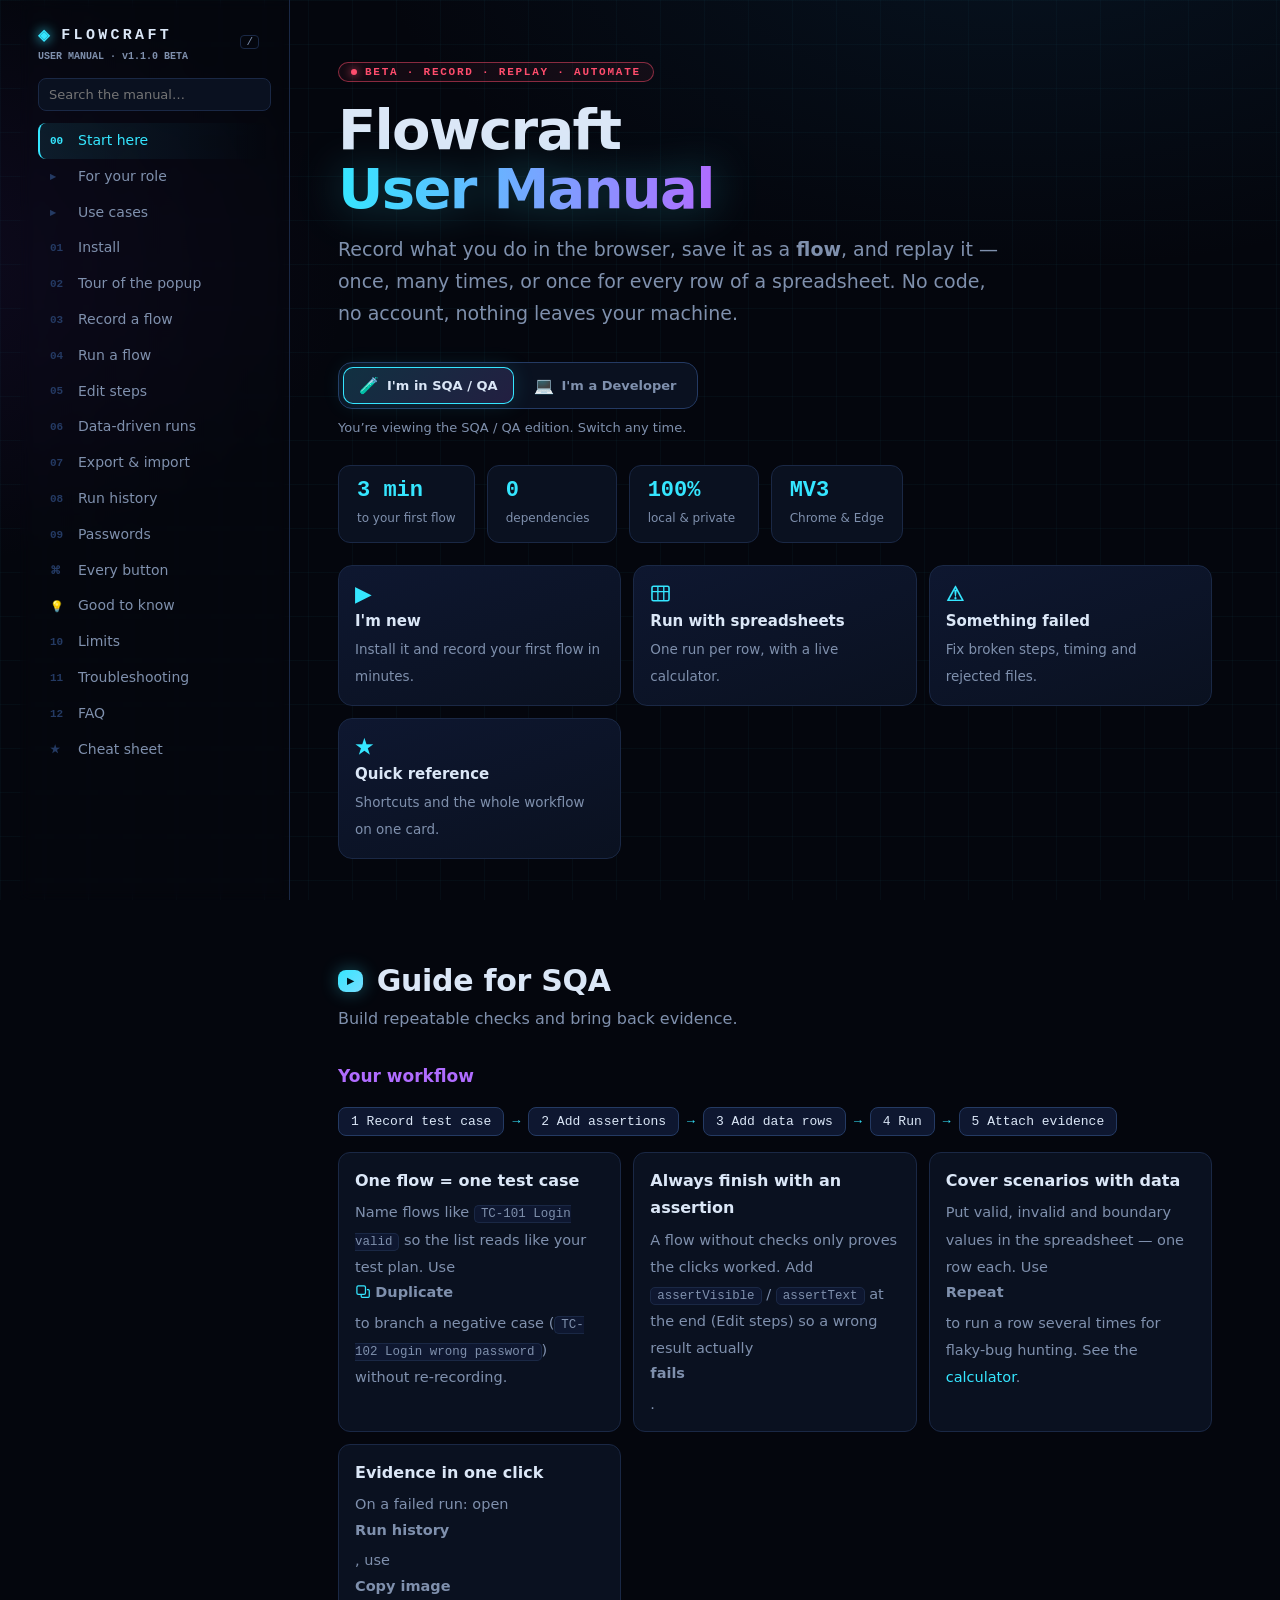
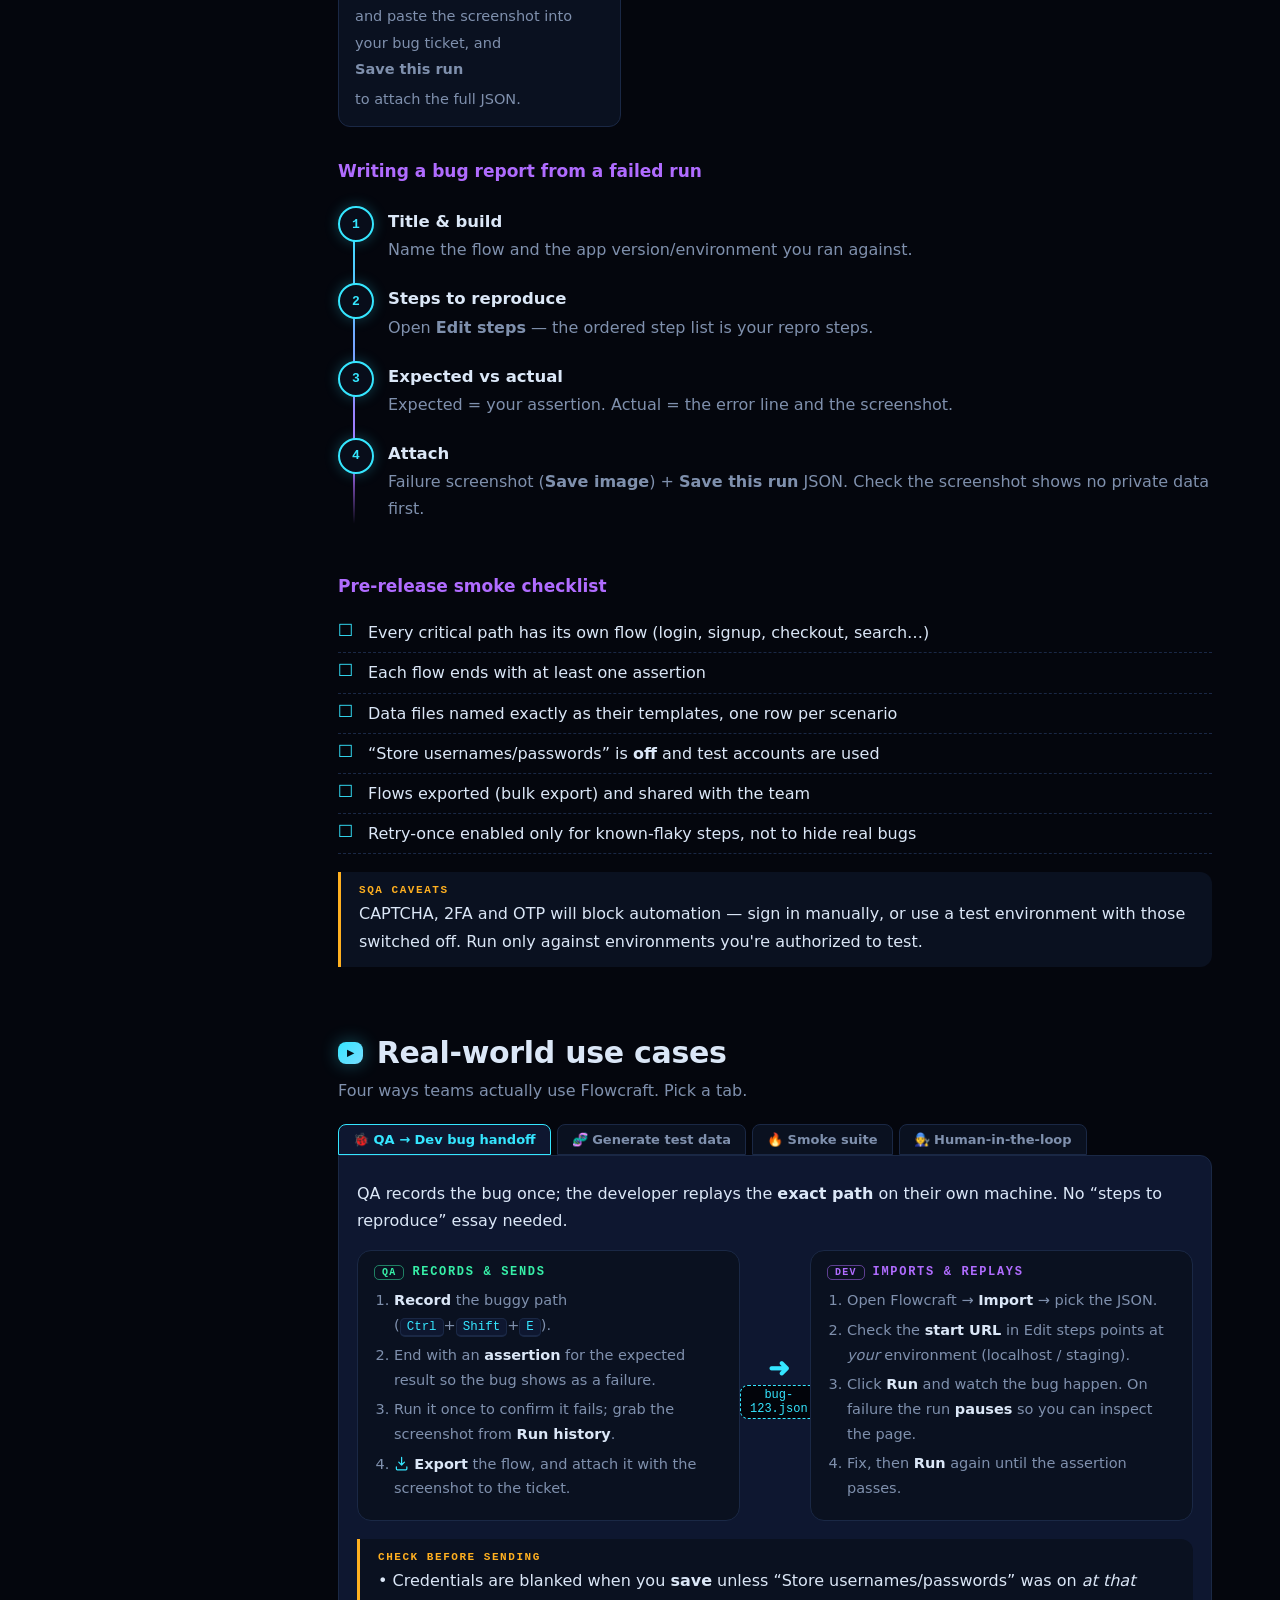
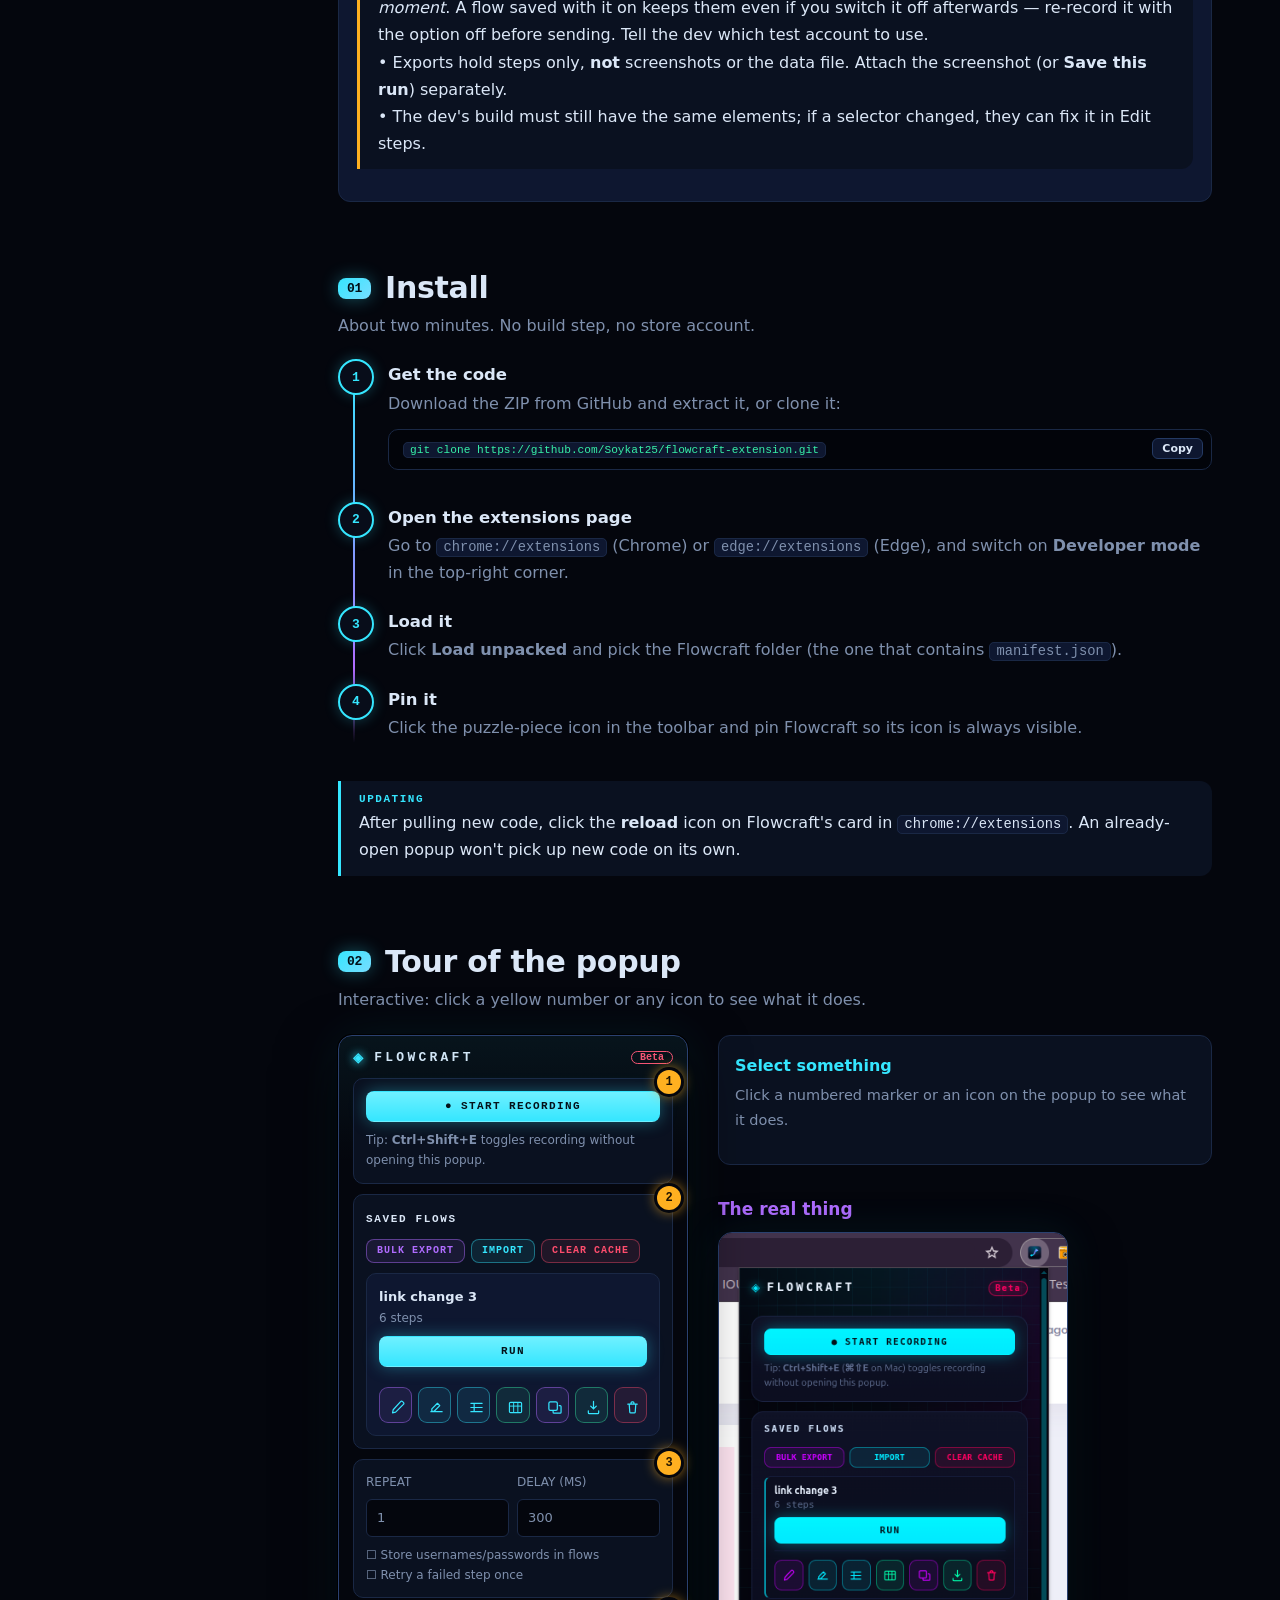
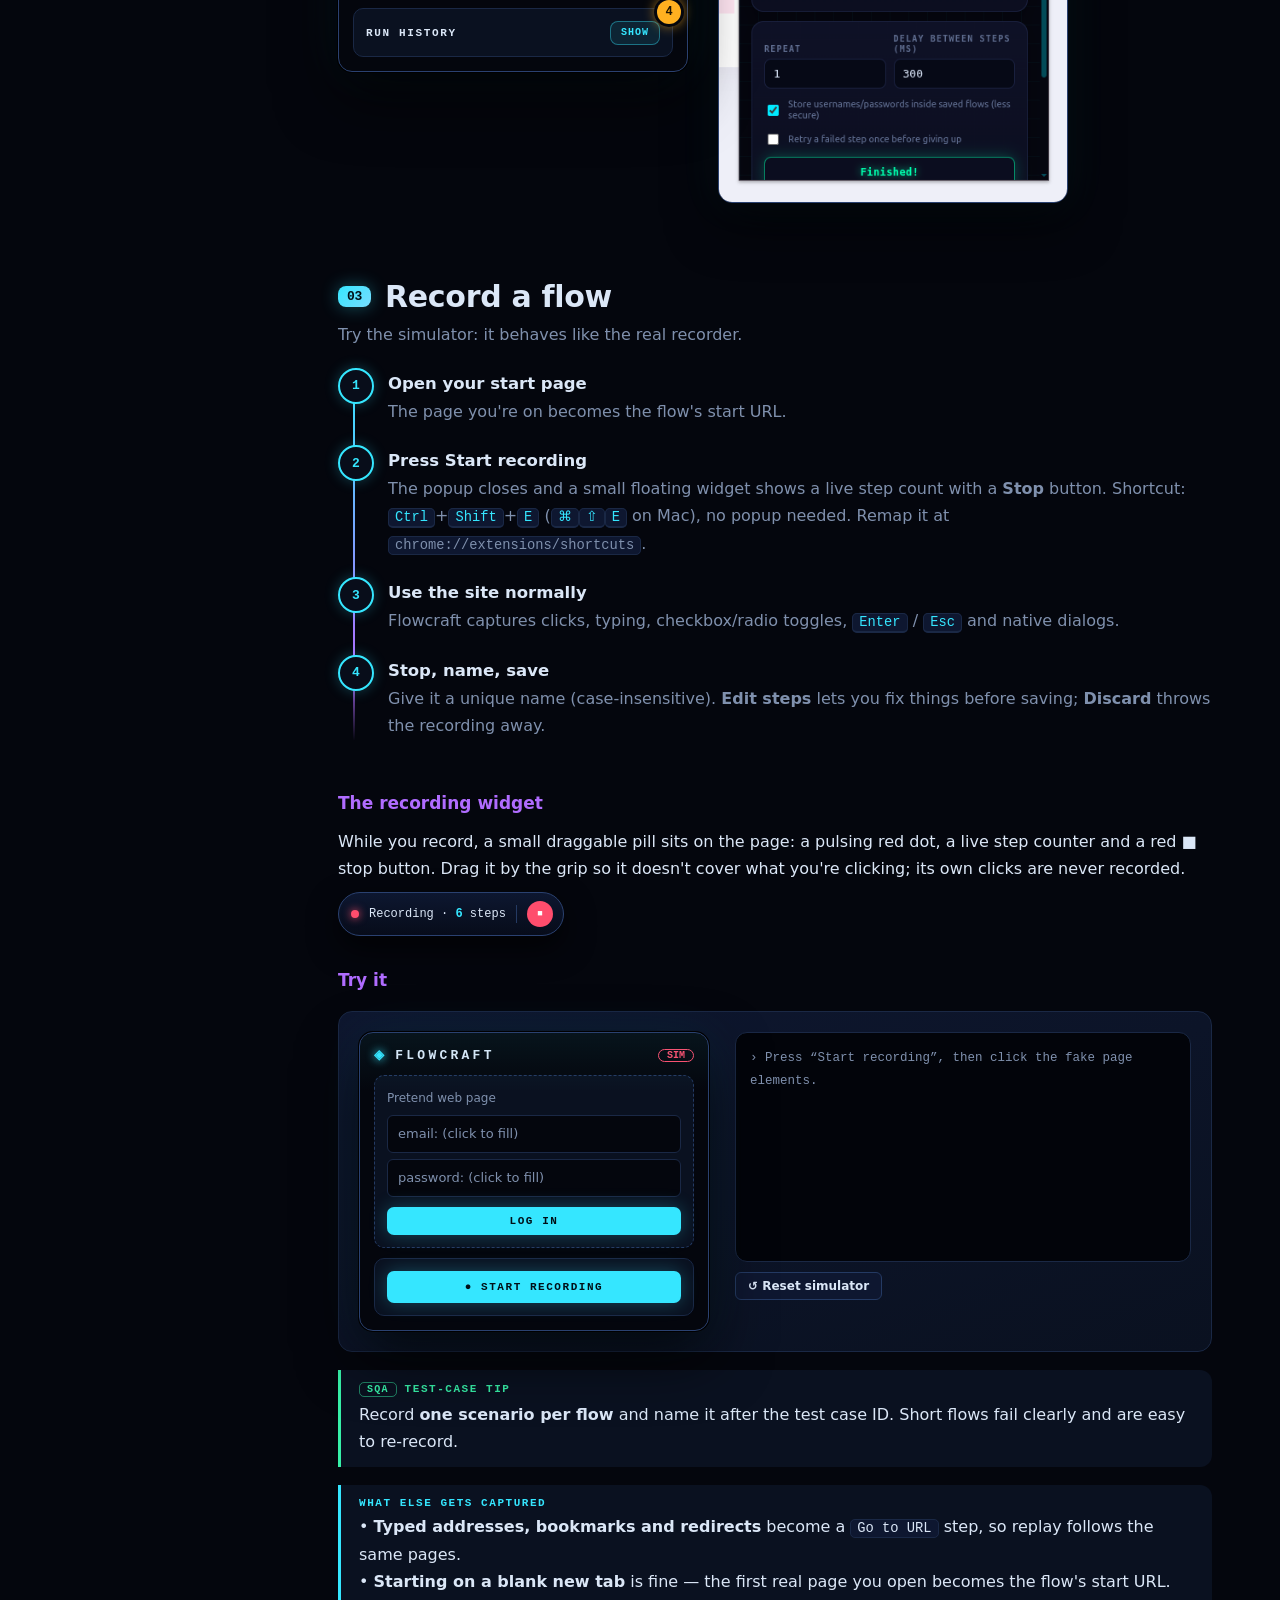
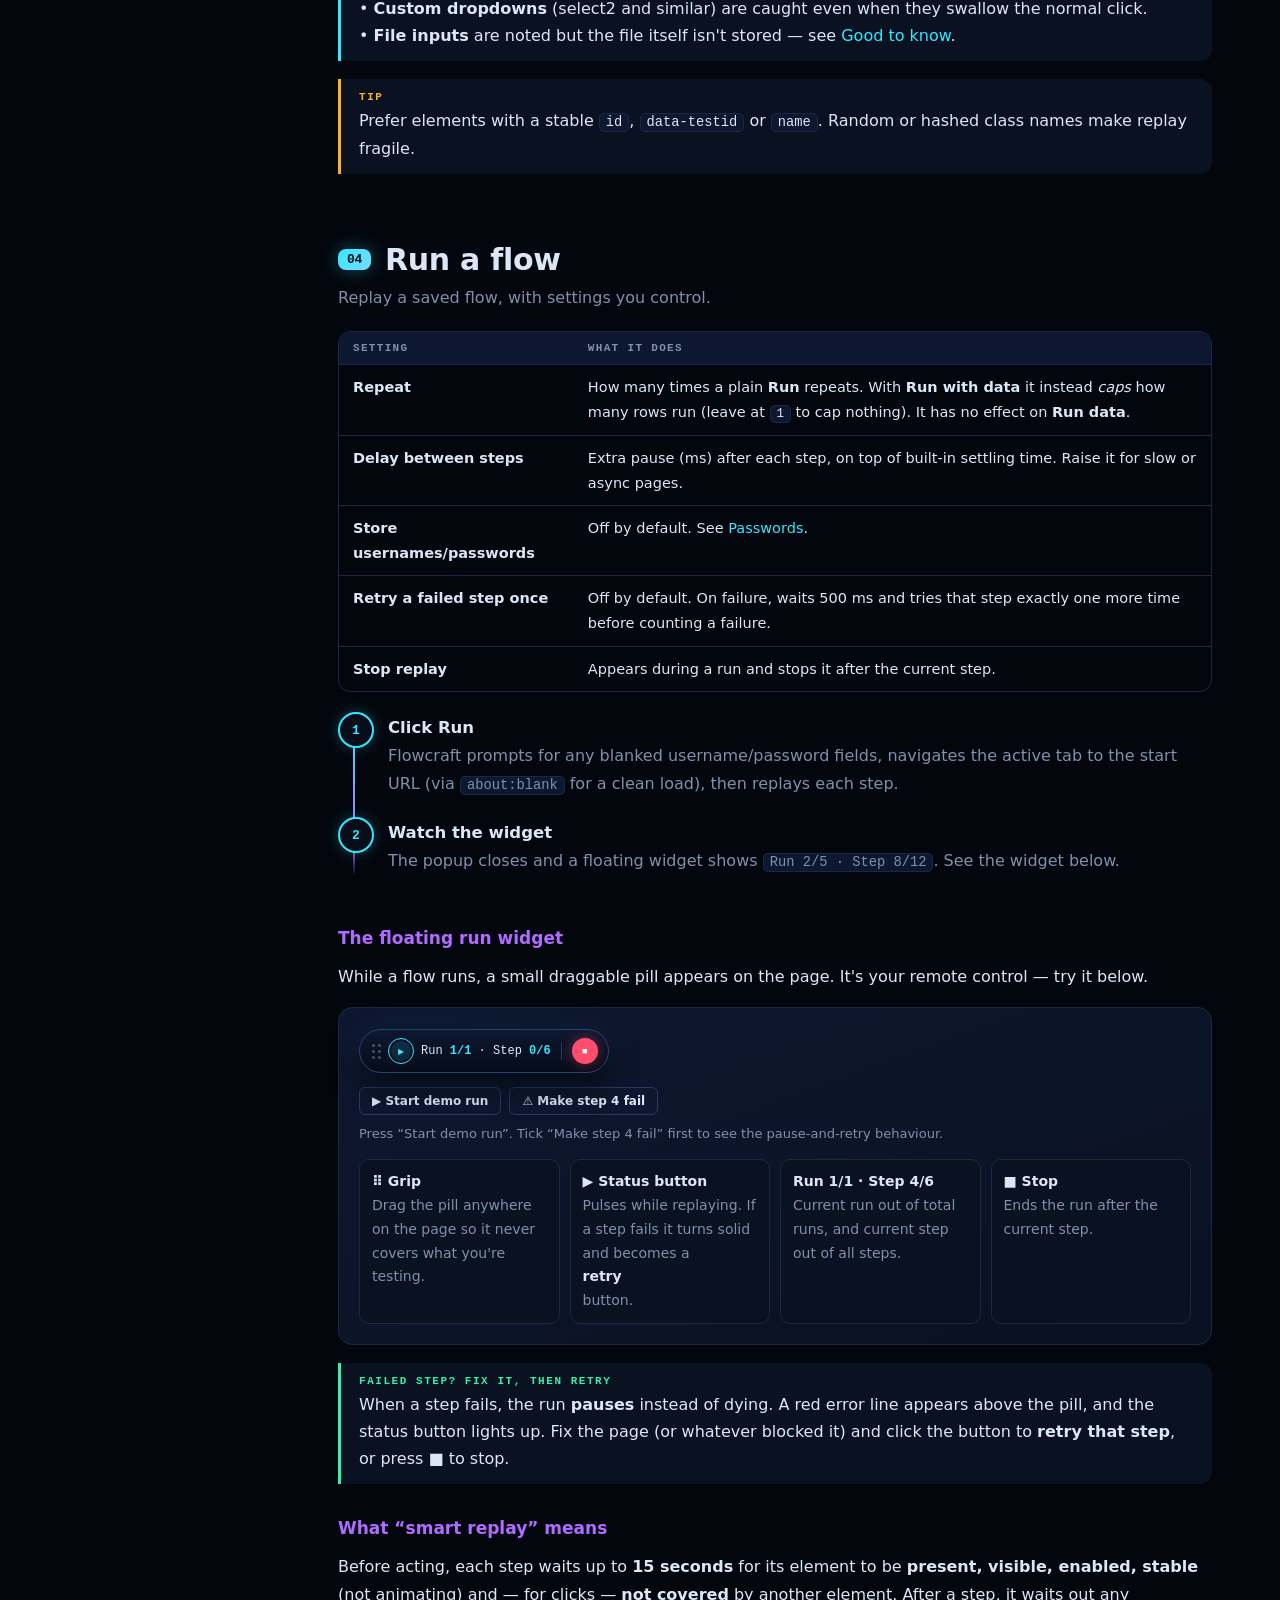
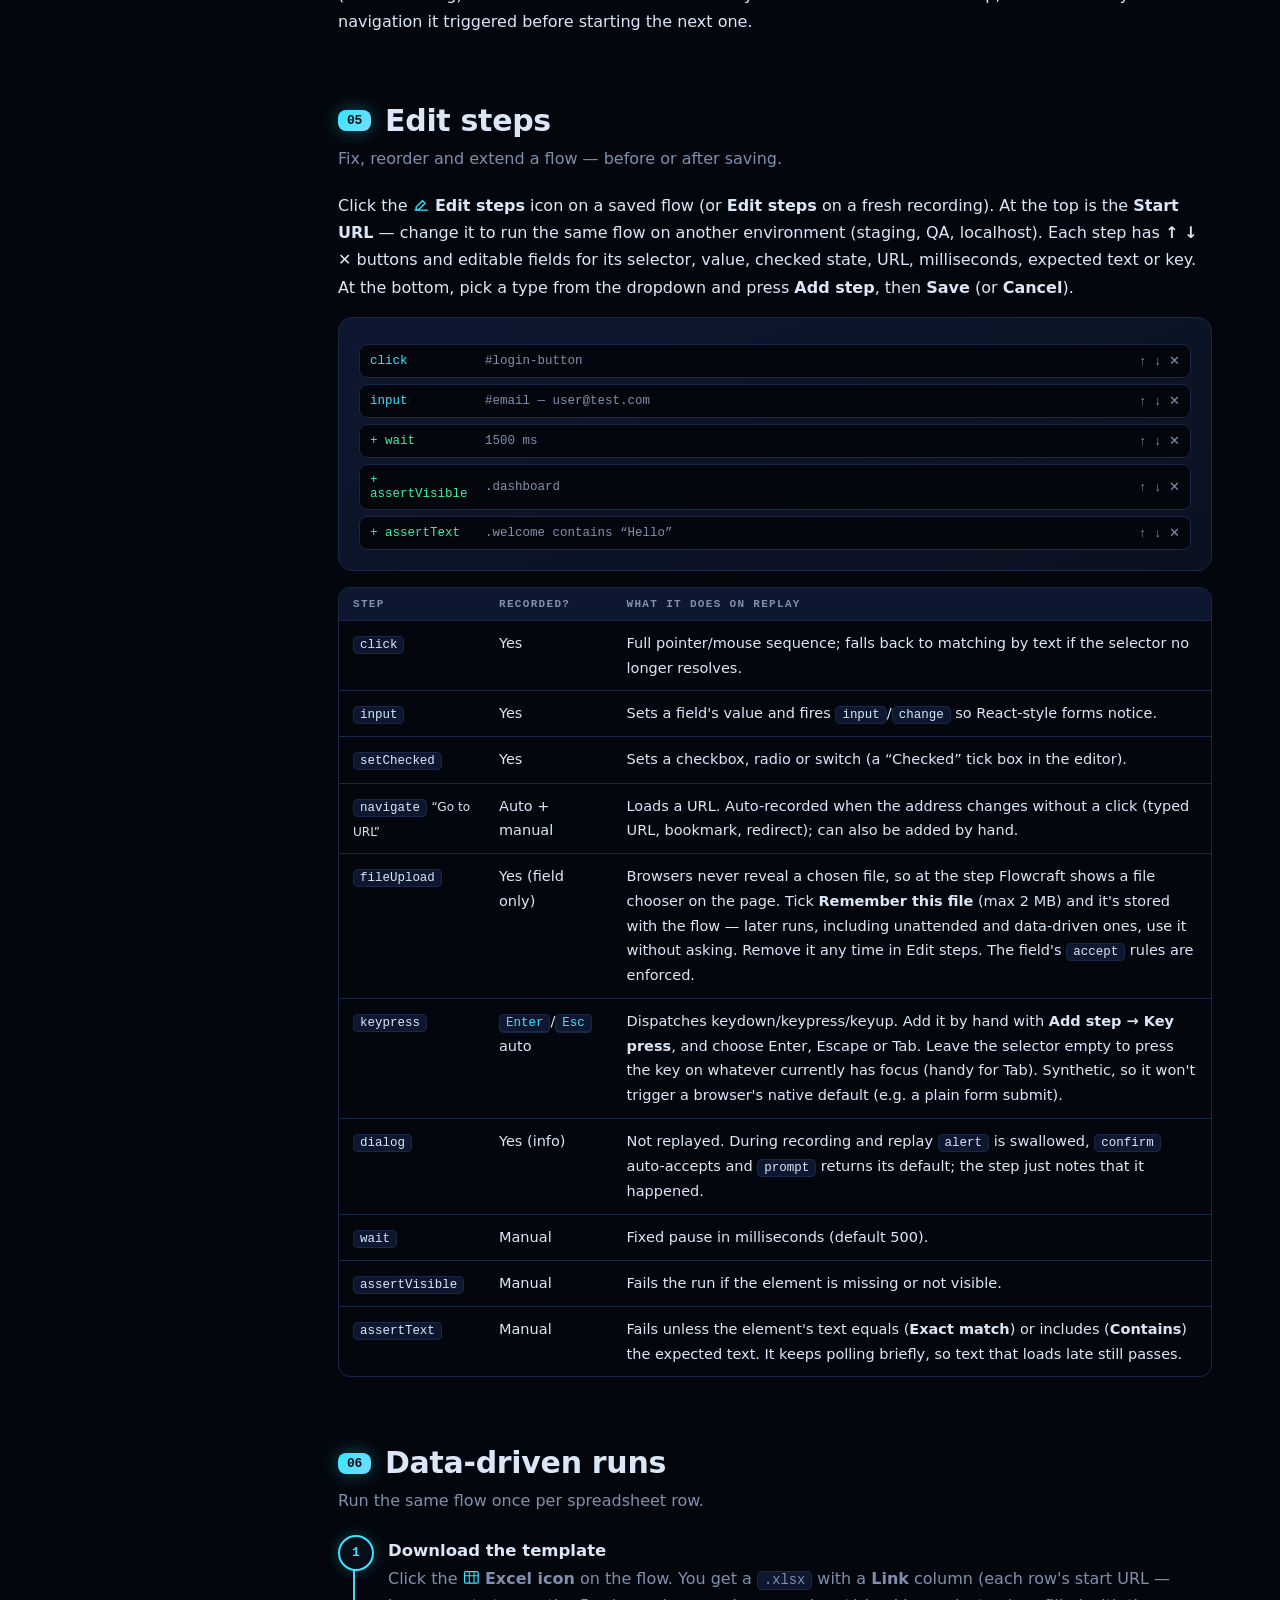
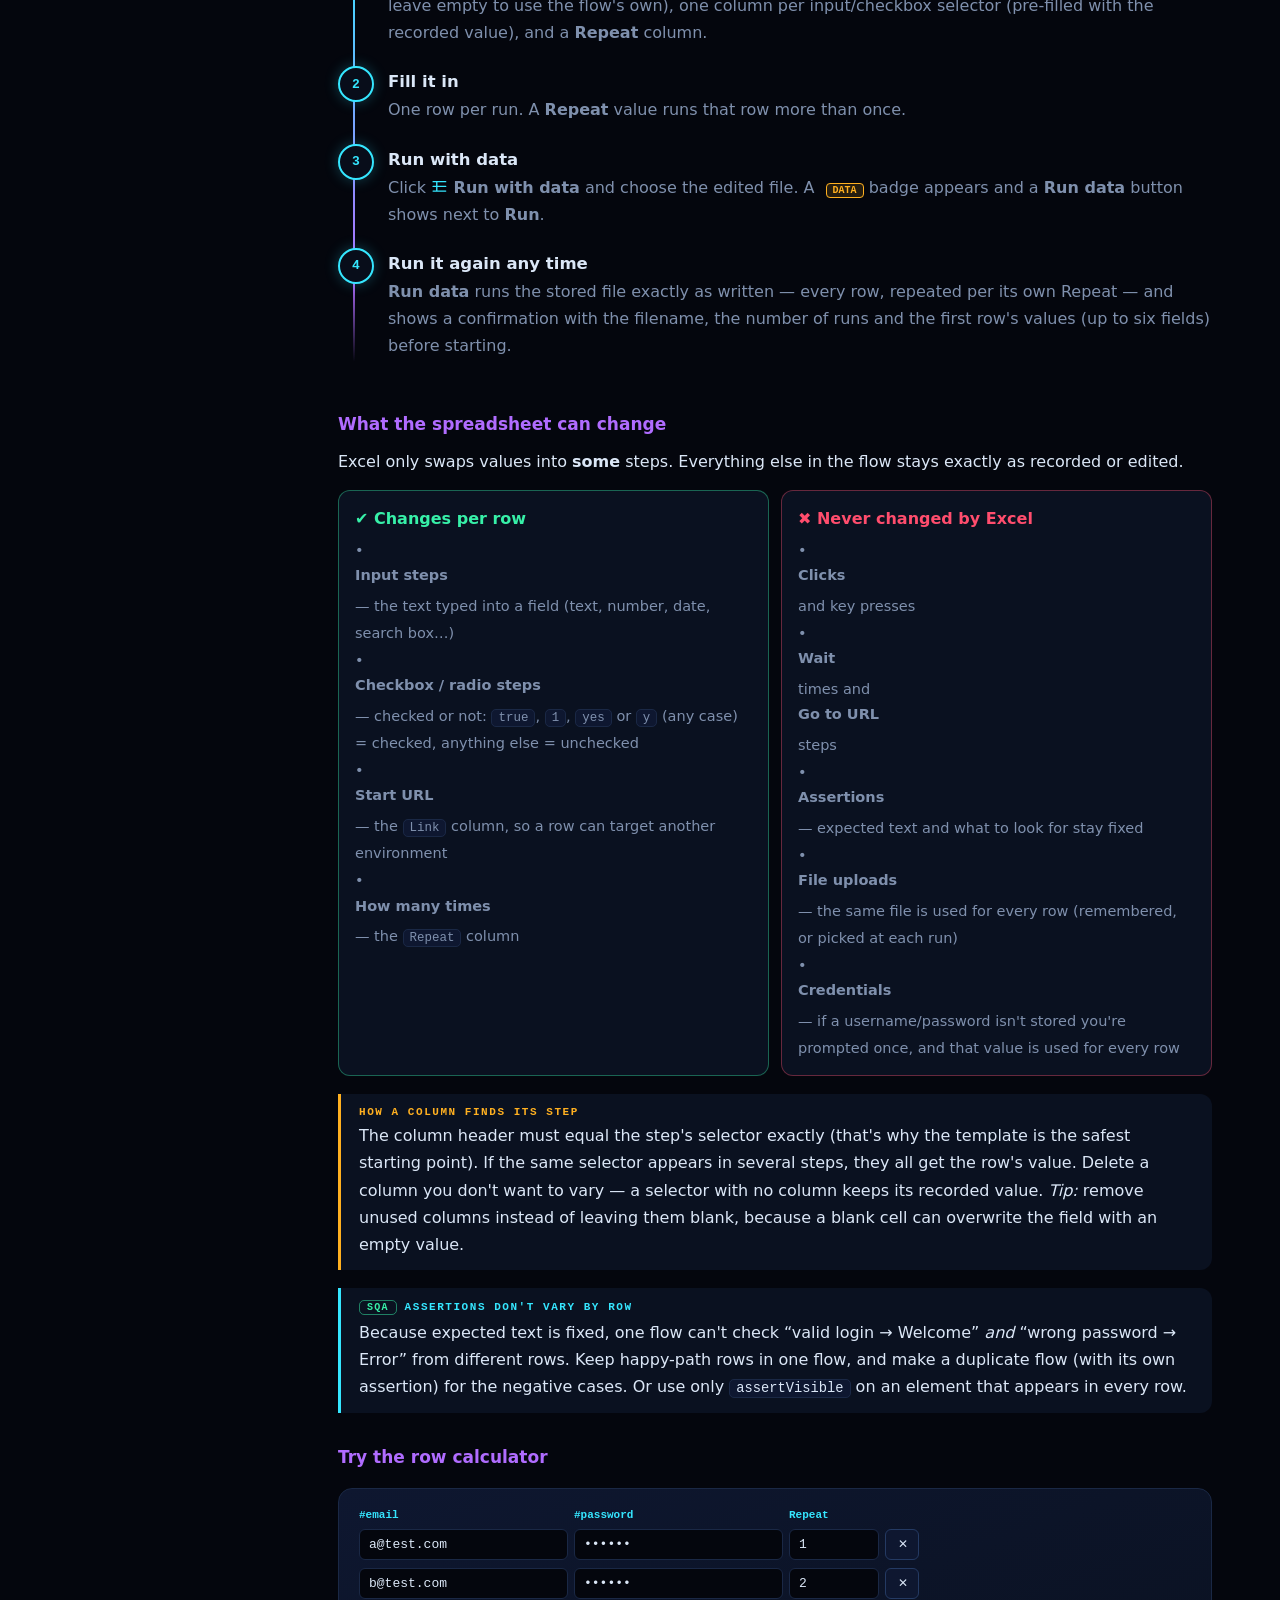
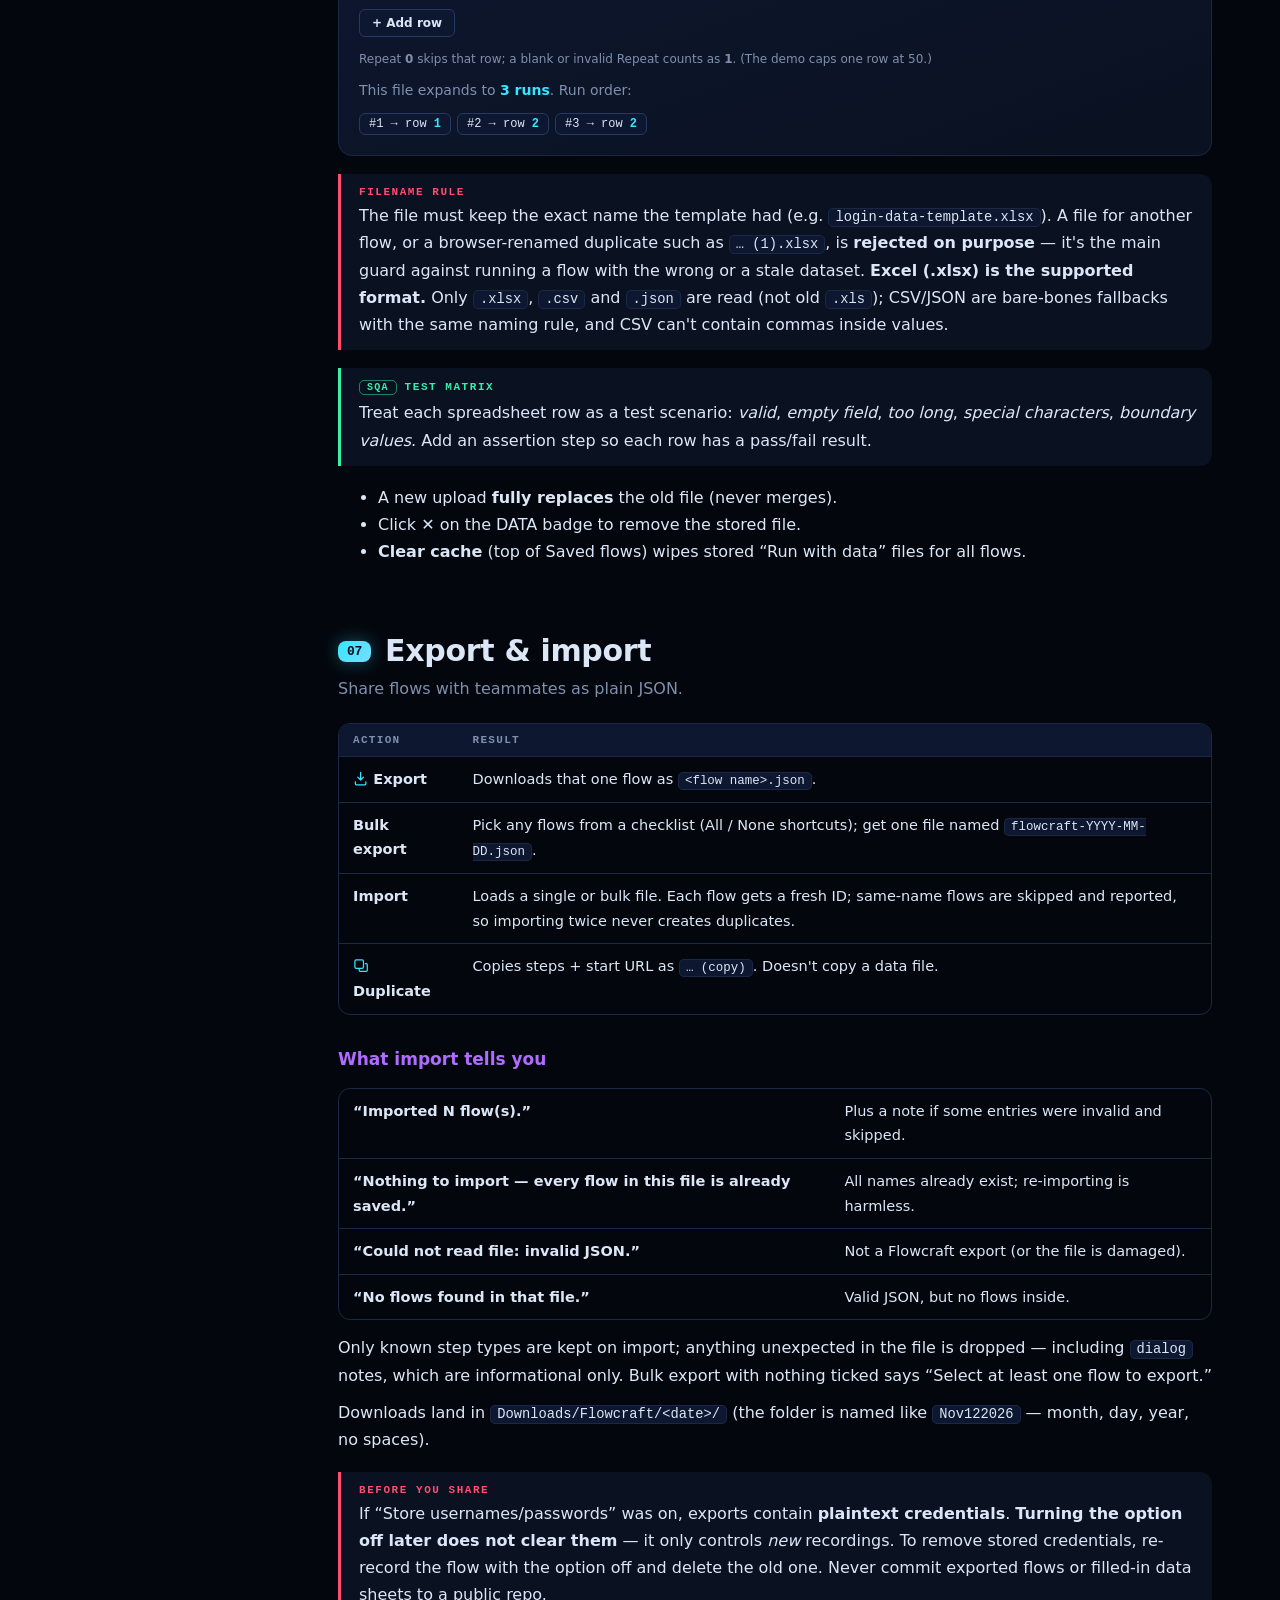
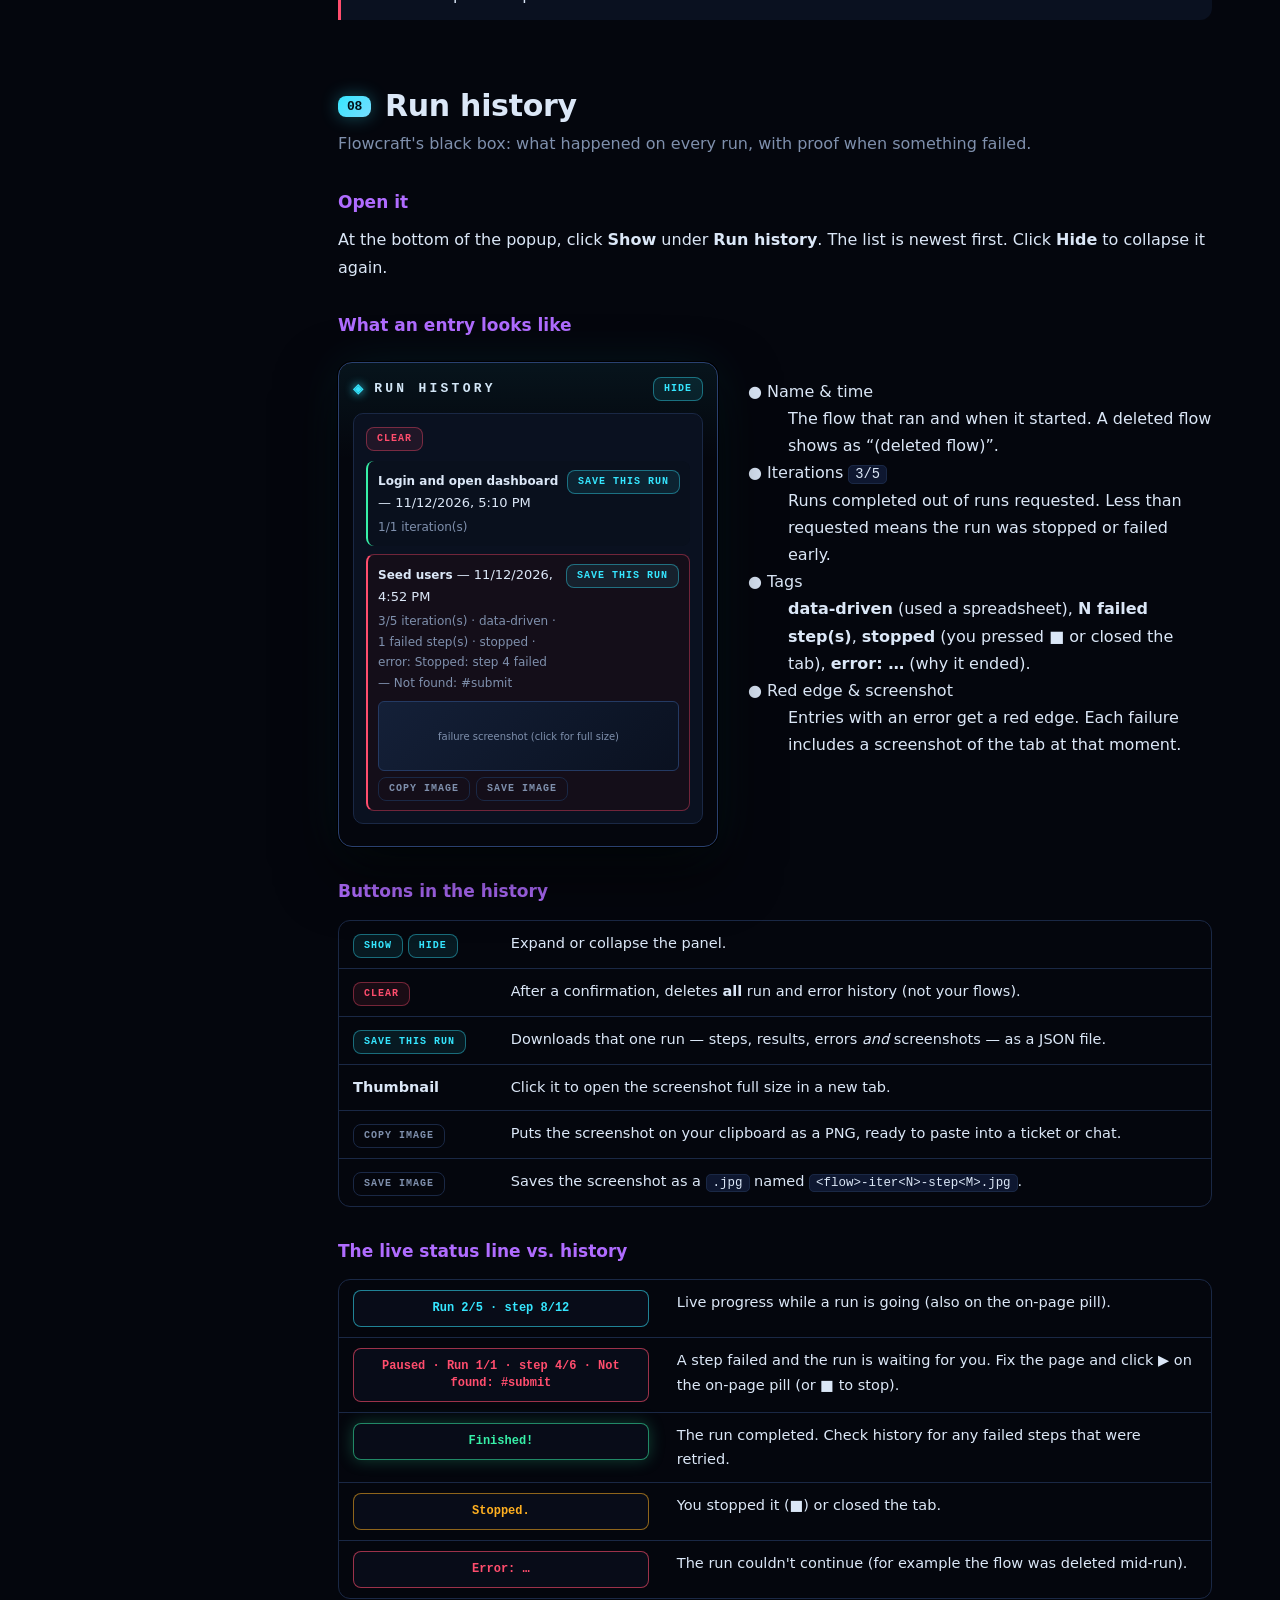
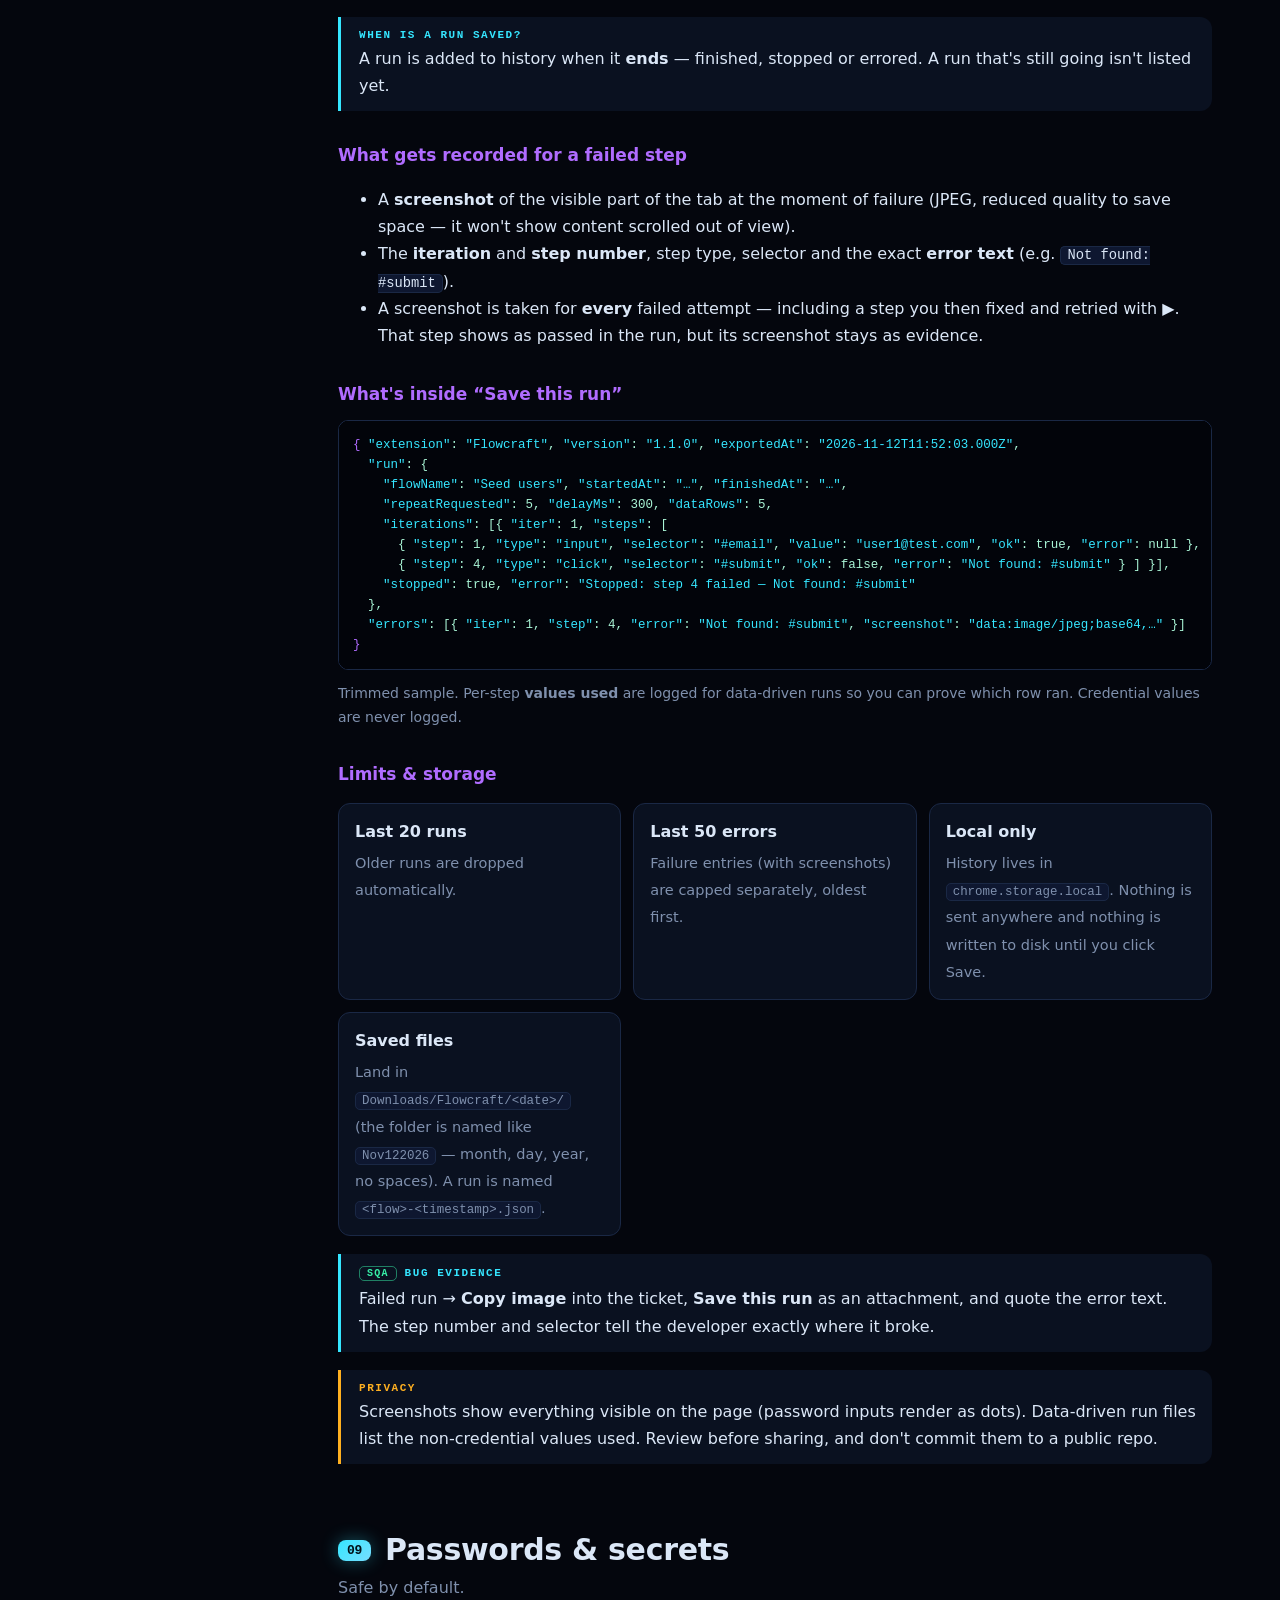
==== commit ee8904d4: "Manual: dialog auto-answer behaviour, bulk export filename, confirm details" ====
--- a/docs/index.html
+++ b/docs/index.html
@@ -676,7 +676,7 @@
     <tr><td><code>navigate</code> <small>“Go to URL”</small></td><td>Auto + manual</td><td>Loads a URL. Auto-recorded when the address changes without a click (typed URL, bookmark, redirect); can also be added by hand.</td></tr>
     <tr><td><code>fileUpload</code></td><td>Yes (field only)</td><td>Browsers never reveal a chosen file, so at the step Flowcraft shows a file chooser on the page. Tick <b>Remember this file</b> (max 2 MB) and it's stored with the flow — later runs, including unattended and data-driven ones, use it without asking. Remove it any time in Edit steps. The field's <code>accept</code> rules are enforced.</td></tr>
     <tr><td><code>keypress</code></td><td><kbd>Enter</kbd>/<kbd>Esc</kbd> auto</td><td>Dispatches keydown/keypress/keyup. Add it by hand with <b>Add step → Key press</b>, and choose Enter, Escape or Tab. Leave the selector empty to press the key on whatever currently has focus (handy for Tab). Synthetic, so it won't trigger a browser's native default (e.g. a plain form submit).</td></tr>
-    <tr><td><code>dialog</code></td><td>Yes (info)</td><td>Not replayed. Alerts/confirms/prompts are auto-handled during recording and replay.</td></tr>
+    <tr><td><code>dialog</code></td><td>Yes (info)</td><td>Not replayed. During recording and replay <code>alert</code> is swallowed, <code>confirm</code> auto-accepts and <code>prompt</code> returns its default; the step just notes that it happened.</td></tr>
     <tr><td><code>wait</code></td><td>Manual</td><td>Fixed pause in milliseconds (default 500).</td></tr>
     <tr><td><code>assertVisible</code></td><td>Manual</td><td>Fails the run if the element is missing or not visible.</td></tr>
     <tr><td><code>assertText</code></td><td>Manual</td><td>Fails unless the element's text equals (<b>Exact match</b>) or includes (<b>Contains</b>) the expected text. It keeps polling briefly, so text that loads late still passes.</td></tr>
@@ -691,7 +691,7 @@
     <li><b class="t">Download the template</b><span class="d">Click the <b><i class="ico" data-ico="template"></i> Excel icon</b> on the flow. You get a <code>.xlsx</code> with a <b>Link</b> column (each row's start URL — leave empty to use the flow's own), one column per input/checkbox selector (pre-filled with the recorded value), and a <b>Repeat</b> column.</span></li>
     <li><b class="t">Fill it in</b><span class="d">One row per run. A <b>Repeat</b> value runs that row more than once.</span></li>
     <li><b class="t">Run with data</b><span class="d">Click <b><i class="ico" data-ico="data"></i> Run with data</b> and choose the edited file. A <span class="badge">DATA</span> badge appears and a <b>Run data</b> button shows next to <b>Run</b>.</span></li>
-    <li><b class="t">Run it again any time</b><span class="d"><b>Run data</b> runs the stored file exactly as written — every row, repeated per its own Repeat — and shows a confirmation with the filename and first row before starting.</span></li>
+    <li><b class="t">Run it again any time</b><span class="d"><b>Run data</b> runs the stored file exactly as written — every row, repeated per its own Repeat — and shows a confirmation with the filename, the number of runs and the first row's values (up to six fields) before starting.</span></li>
   </ol>
   <h3>What the spreadsheet can change</h3>
   <p>Excel only swaps values into <b>some</b> steps. Everything else in the flow stays exactly as recorded or edited.</p>
@@ -736,7 +736,7 @@
     <thead><tr><th>Action</th><th>Result</th></tr></thead>
     <tbody>
     <tr><td><b><i class="ico" data-ico="export"></i> Export</b></td><td>Downloads that one flow as <code>&lt;flow name&gt;.json</code>.</td></tr>
-    <tr><td><b>Bulk export</b></td><td>Pick any flows from a checklist; get one JSON file.</td></tr>
+    <tr><td><b>Bulk export</b></td><td>Pick any flows from a checklist (All / None shortcuts); get one file named <code>flowcraft-YYYY-MM-DD.json</code>.</td></tr>
     <tr><td><b>Import</b></td><td>Loads a single or bulk file. Each flow gets a fresh ID; same-name flows are skipped and reported, so importing twice never creates duplicates.</td></tr>
     <tr><td><b><i class="ico" data-ico="duplicate"></i> Duplicate</b></td><td>Copies steps + start URL as <code>… (copy)</code>. Doesn't copy a data file.</td></tr>
     </tbody></table></div>
@@ -879,7 +879,7 @@
     <div class="mini"><b>File uploads: ask once or every time</b><span>Browsers never expose the real path of a chosen file, so Flowcraft shows a file chooser on the page at the step. Tick <b>Remember this file</b> (max 2 MB) to store it in the flow so later runs don't ask. A remembered file is <b>embedded in exports</b>, so shared JSON gets bigger. Cancelling the chooser fails the step (and pauses the run).</span></div>
     <div class="mini"><b>Iframes</b><span>Recording works inside every frame, and each step remembers which frame it happened in, so replay targets the right one.</span></div>
     <div class="mini"><b>Closing the tab stops the run</b><span>The history entry reads “Stopped: tab closed at step N”. Unlike a failed step, this can't be resumed.</span></div>
-    <div class="mini"><b>Native dialogs</b><span><code>alert</code>/<code>confirm</code>/<code>prompt</code> are intercepted <i>only</i> while recording or replaying on that tab, and only noted as info steps. Outside that they behave normally.</span></div>
+    <div class="mini"><b>Native dialogs are answered for you</b><span>While recording or replaying on a tab, <code>alert</code> is swallowed, <code>confirm</code> is <b>auto-accepted (OK)</b> and <code>prompt</code> returns its default value — otherwise a dialog would freeze the run. They're noted as info steps. Outside recording/replay they behave normally.</span></div>
     <div class="mini"><b>Everything is local</b><span>Flows, settings, history and data files live in <code>chrome.storage.local</code> on your machine; nothing syncs or uploads.</span></div>
     <div class="mini"><b>Values are captured when you leave a field</b><span>Typing is recorded on the field's <i>change</i> event — when you tab away, click elsewhere or press Enter — not on every keystroke. If you stop recording while still inside a field, click out of it first.</span></div>
     <div class="mini"><b>How selectors are chosen</b><span>For each element Flowcraft tries, in order: a unique <code>#id</code> → a unique <code>data-testid</code>, <code>data-test</code>, <code>data-cy</code>, <code>data-qa</code>, <code>name</code>, <code>aria-label</code> or <code>placeholder</code> → a path of tags (with <code>:nth-of-type</code>) up to the nearest id. The last kind breaks easily when the layout changes.</span></div>
@@ -904,6 +904,7 @@
     <tr><td><b>Very async apps</b></td><td>Auto-waiting helps, but you may still need a larger Delay or <code>wait</code> steps.</td></tr>
     <tr><td><b>CAPTCHA / 2FA / OTP</b></td><td>Intentionally resist automation. Either sign in by hand first, or let the run <b>pause</b> at the next step, solve it yourself and click ▶ (see <a href="#usecases">Human-in-the-loop</a>).</td></tr>
     <tr><td><b>New tabs / windows</b></td><td>Replay keeps driving the original tab, so <code>target="_blank"</code> links aren't followed.</td></tr>
+    <tr><td><b>Confirm dialogs</b></td><td>Replay always clicks <b>OK</b> on a <code>confirm()</code>, so the “Cancel” path can't be tested with a flow.</td></tr>
     <tr><td><b>Rich-text editors</b></td><td><code>contenteditable</code> areas aren't captured — only <code>input</code>, <code>select</code> and <code>textarea</code>.</td></tr>
     <tr><td><b>Hover, drag, canvas</b></td><td>Not recorded. Only clicks, field changes and <kbd>Enter</kbd>/<kbd>Esc</kbd> are.</td></tr>
     <tr><td><b>Spreadsheets</b></td><td>Single-sheet, no formulas or styles. Fine for real Excel/Sheets/LibreOffice output.</td></tr>
@@ -1079,7 +1080,7 @@
    ['Flow card','Run','Navigates the active tab to the start URL and replays the flow Repeat times. Asks for any blank credentials first.',BT('primary','Run')],
    ['Flow card','Run data','Appears once a data file is stored. Runs every row of that file, each repeated per its Repeat column, ignoring the popup Repeat field. Confirms the filename and first row first.',BT('data-run-btn','Run data')],
    ['Flow card','DATA badge and its ✕','Shows a data file is stored (hover: filename and row count). The ✕ removes it and hides Run data.','<span class="data-badge">DATA<i>✕</i></span>'],
-   ['Flow card','Rename','Renames the flow (same uniqueness rule as saving).',IB('violet','rename')],
+   ['Flow card','Rename','Renames the flow (same uniqueness rule as saving). Leaving the name blank keeps the old one; a taken name asks you to choose another.',IB('violet','rename')],
    ['Flow card','Edit steps','Opens the step editor for this flow.',IB('cyan','edit')],
    ['Flow card','Run with data','Opens the data picker in its own tab to choose and validate a spreadsheet.',IB('cyan','data')],
    ['Flow card','Download data template','Downloads an .xlsx with Link, one column per input/checkbox selector (pre-filled), and Repeat.',IB('green','template')],
@@ -1116,7 +1117,7 @@
    ['On the page','Run pill','Run n/N · Step n/N, draggable. Status button pulses; after a failure it becomes a ▶ retry button. ■ stops.','<span style="'+PILL+'"><span style="width:20px;height:20px;border-radius:50%;background:#35e6ff30;color:var(--cyan);display:grid;place-items:center;font-size:8px">▶</span>Run <b style="color:var(--cyan)">1/1</b> · Step <b style="color:var(--cyan)">4/6</b><span style="'+STOPC+'">■</span></span>'],
    ['On the page','File chooser overlay','Appears at a file-upload step (unless a file is already remembered). Pick the file, and optionally tick “Remember this file” (max 2 MB) to store it in the flow.','<div class="modal"><strong>Flowcraft needs a file</strong><div style="font:11px var(--mono);color:#8fa2c2;margin-bottom:8px">#resume-upload</div><div class="lk" style="margin-bottom:8px"><span class="fi" style="padding:5px 8px;font-size:11px">Choose file</span></div>'+CK('Remember this file (max 2 MB)',1)+'</div>'],
    ['Dialogs','Credentials dialog','Lists blank username/password fields. Enter = Run, Esc = Cancel.','<div class="modal"><strong>Enter credentials</strong><div class="fl">Password — #password</div>'+FI('••••••••')+'<div class="lk" style="margin-top:8px;justify-content:flex-end">'+BT('ghost small','Cancel')+BT('primary small','Run')+'</div></div>'],
-   ['Dialogs','Confirm / alert / prompt','Themed replacements for the browser’s own dialogs (delete, clear, rename, errors).','<div class="modal"><strong>Confirm</strong><div style="font-size:12px;color:var(--muted);margin-bottom:8px">Delete this flow?</div><div class="lk" style="justify-content:flex-end">'+BT('ghost small','Cancel')+BT('danger small','OK')+'</div></div>'],
+   ['Dialogs','Confirm / alert / prompt','Themed replacements for the browser’s own dialogs (delete, clear, rename, errors). In all of them Enter confirms and Esc cancels.','<div class="modal"><strong>Confirm</strong><div style="font-size:12px;color:var(--muted);margin-bottom:8px">Delete this flow?</div><div class="lk" style="justify-content:flex-end">'+BT('ghost small','Cancel')+BT('danger small','OK')+'</div></div>'],
    ['Keyboard','Ctrl+Shift+E  (⌘⇧E on Mac)','Start or stop recording without opening the popup. Remap at chrome://extensions/shortcuts.','<span><kbd>Ctrl</kbd> + <kbd>Shift</kbd> + <kbd>E</kbd></span>']
   ];
   var refBody=$('#refTbl tbody'),chipBox=$('#refChips'),curArea='All';
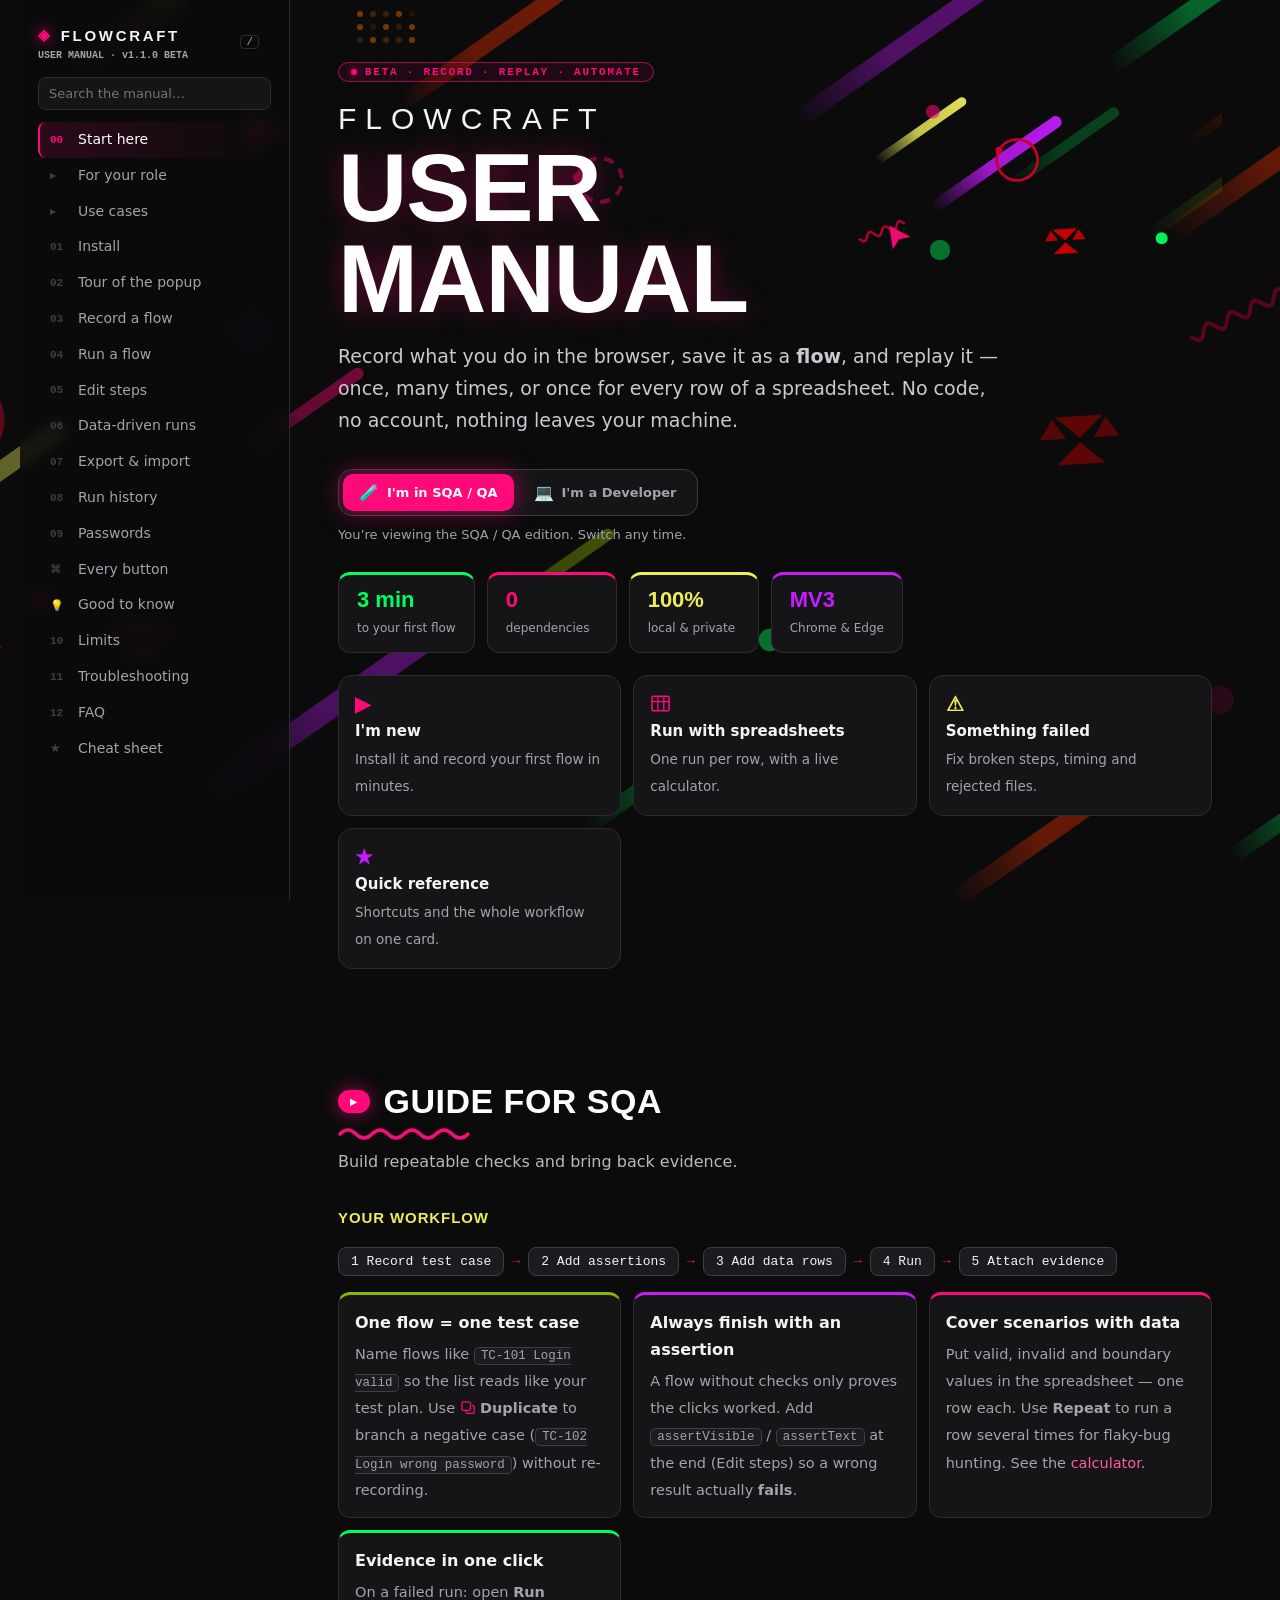
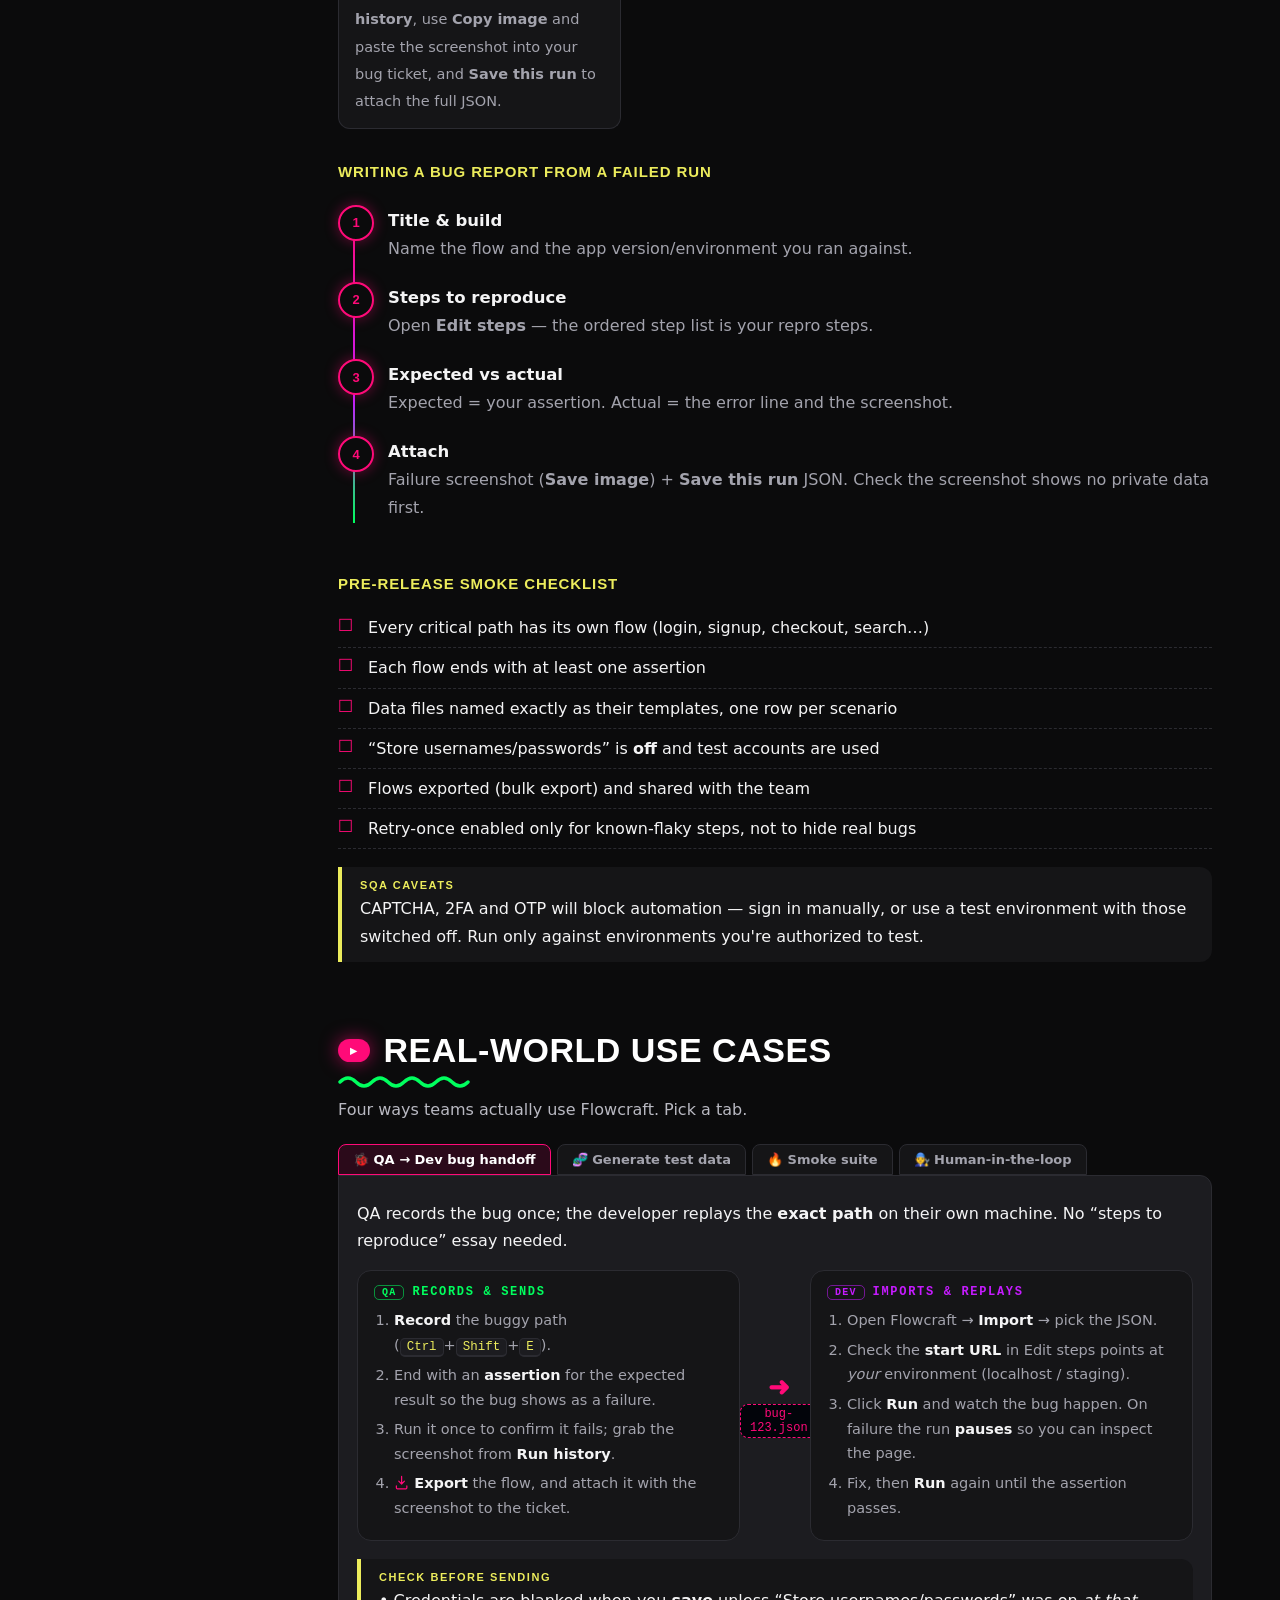
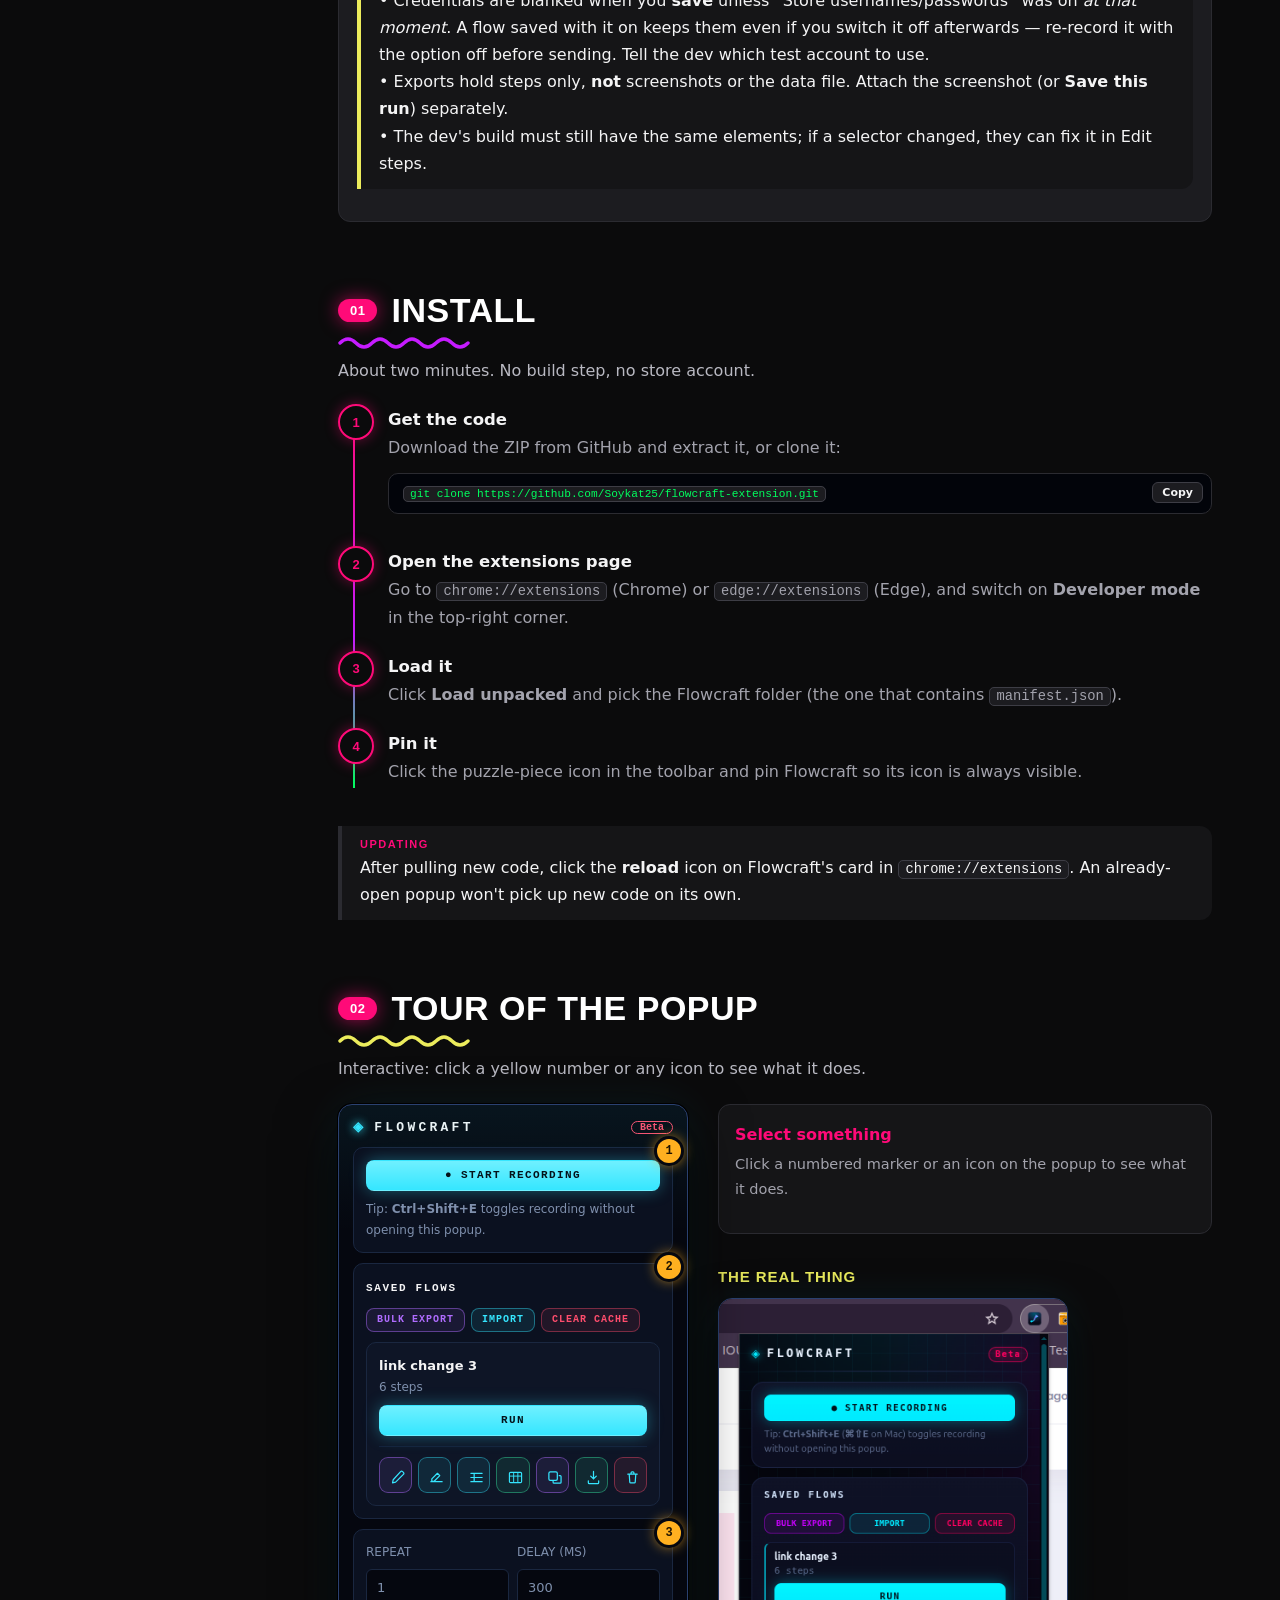
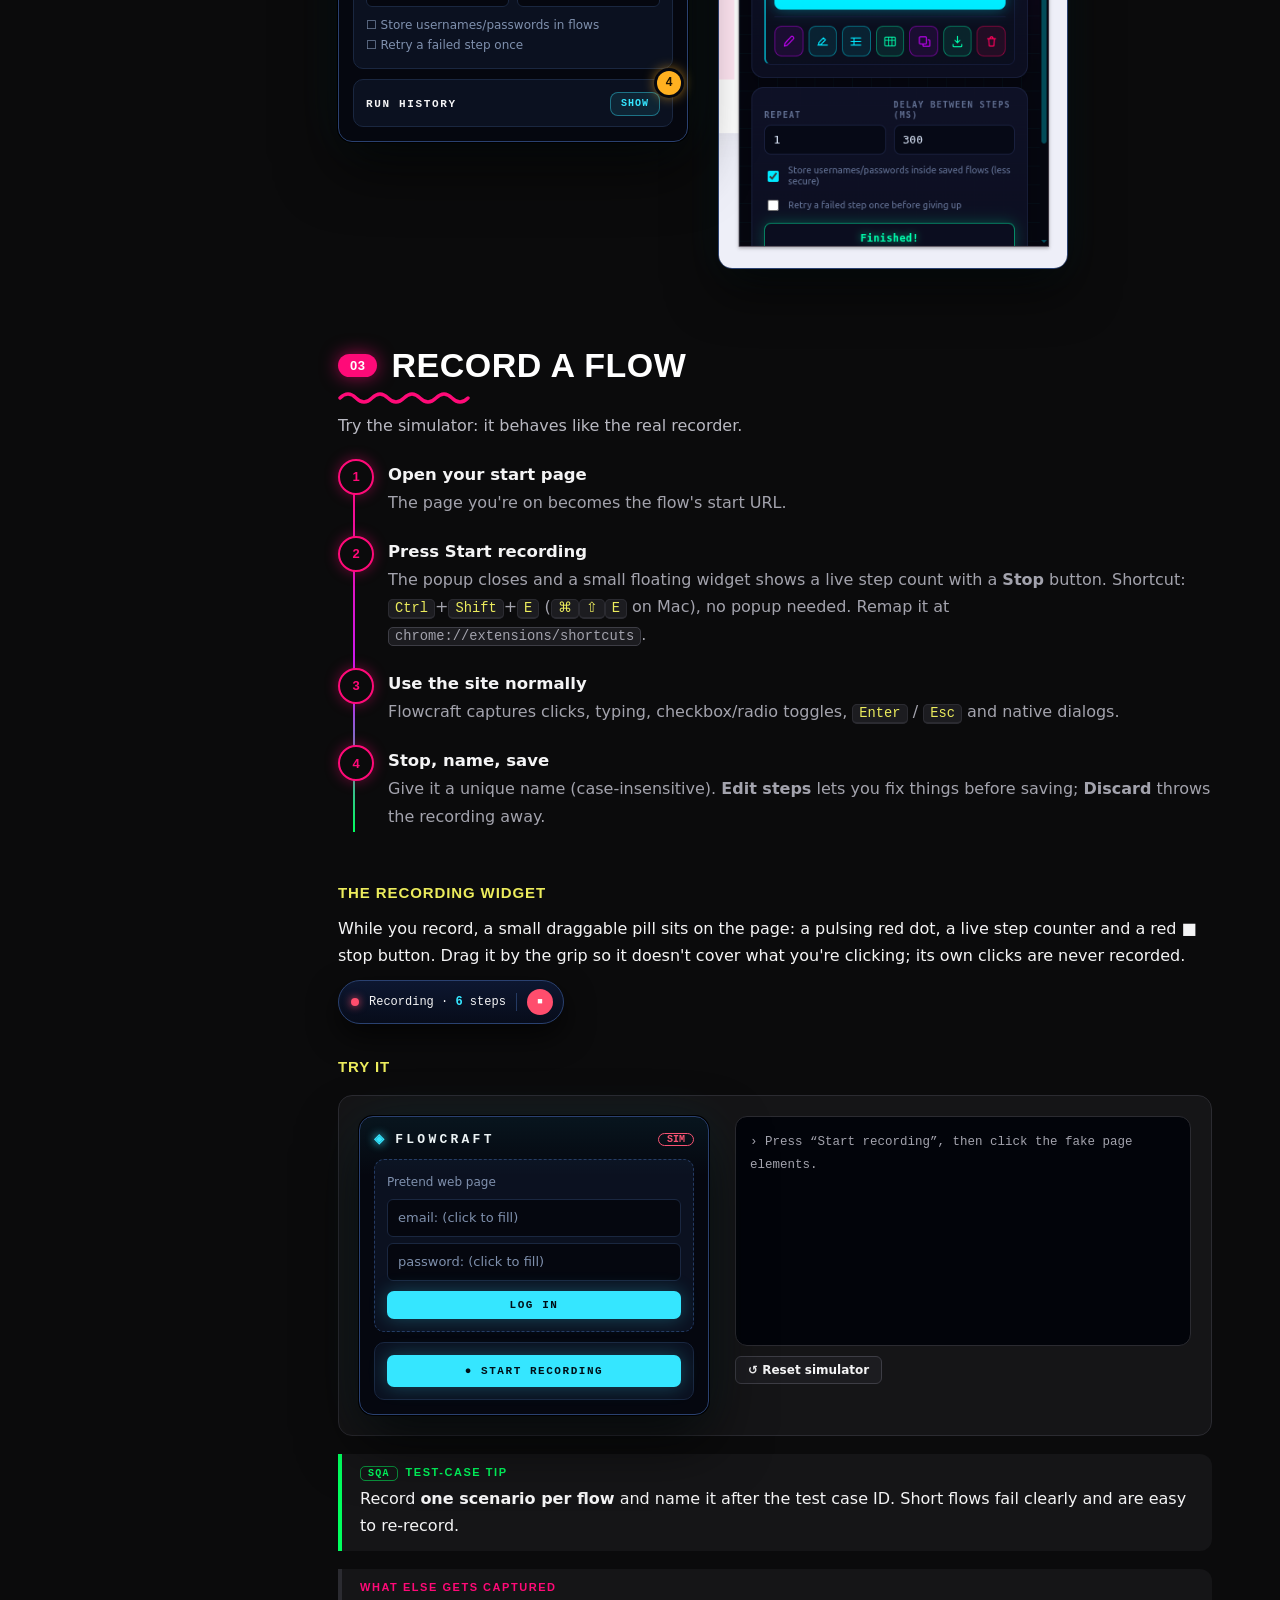
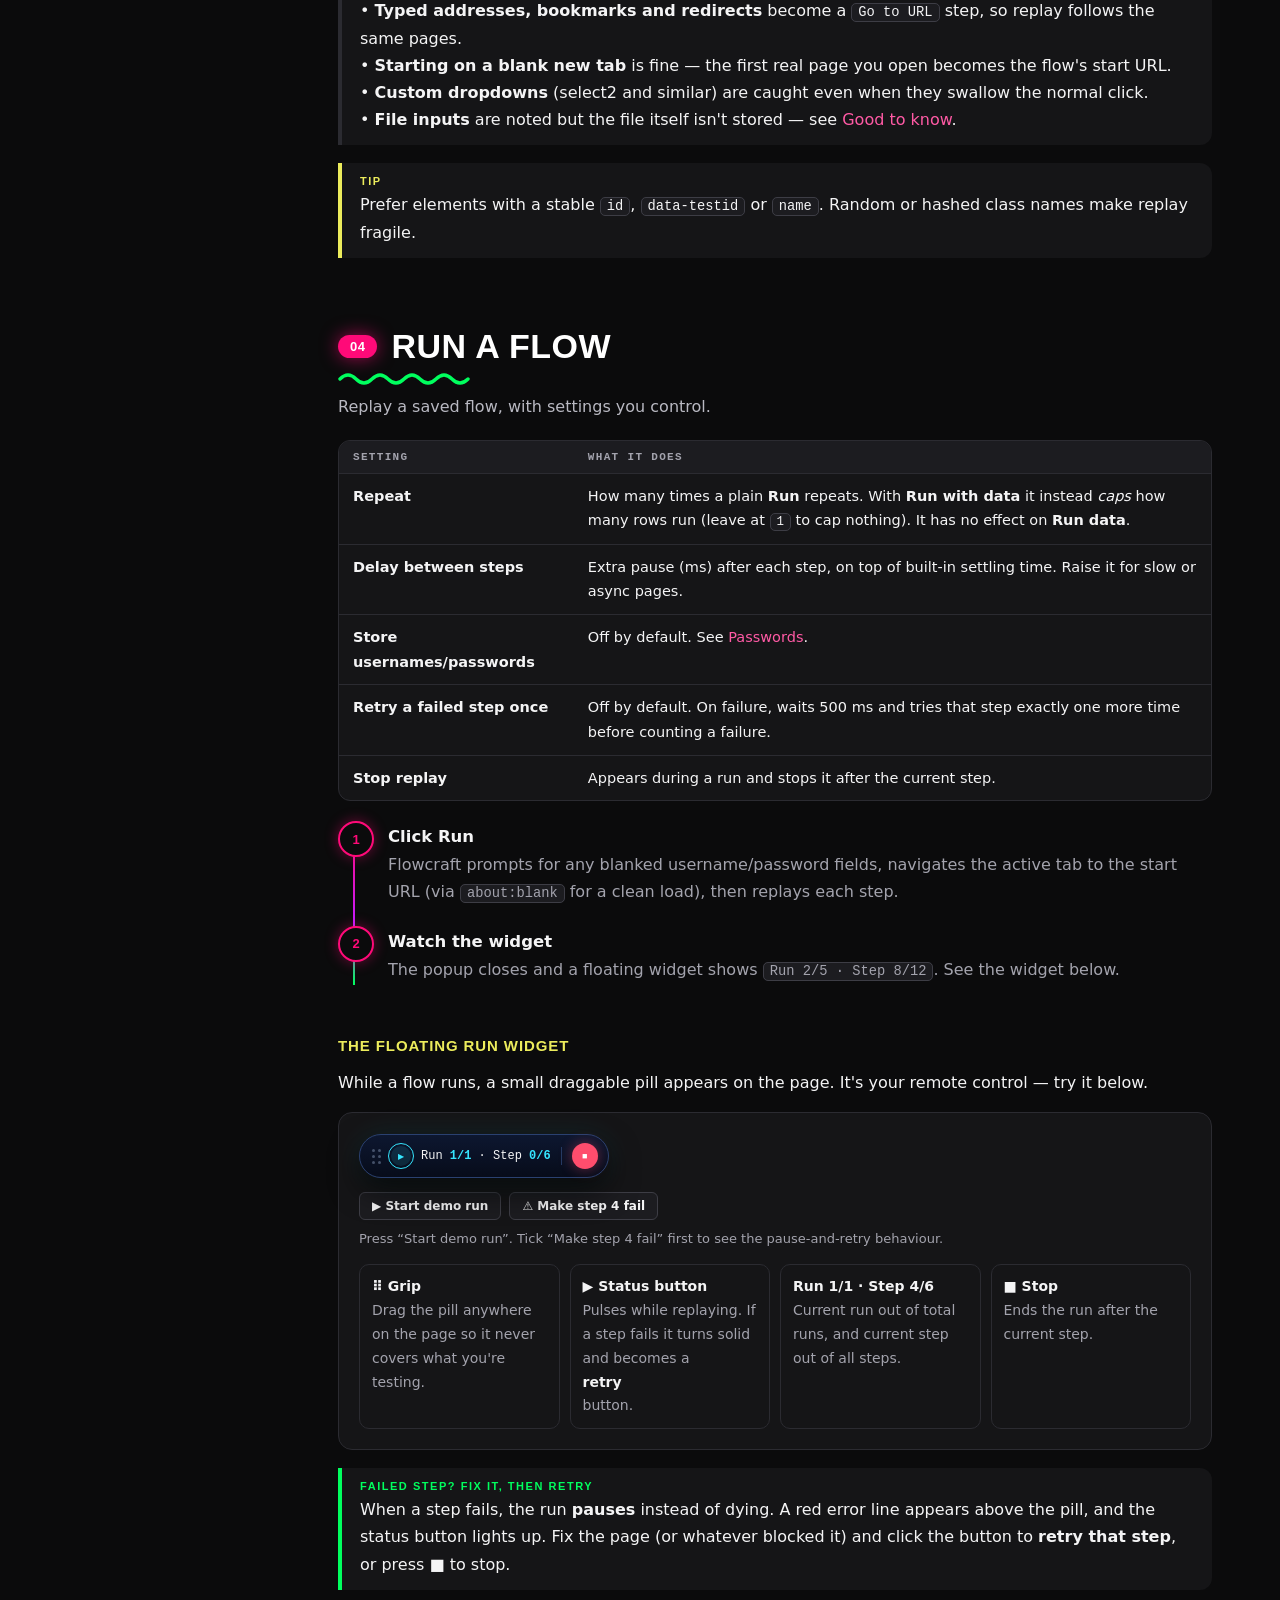
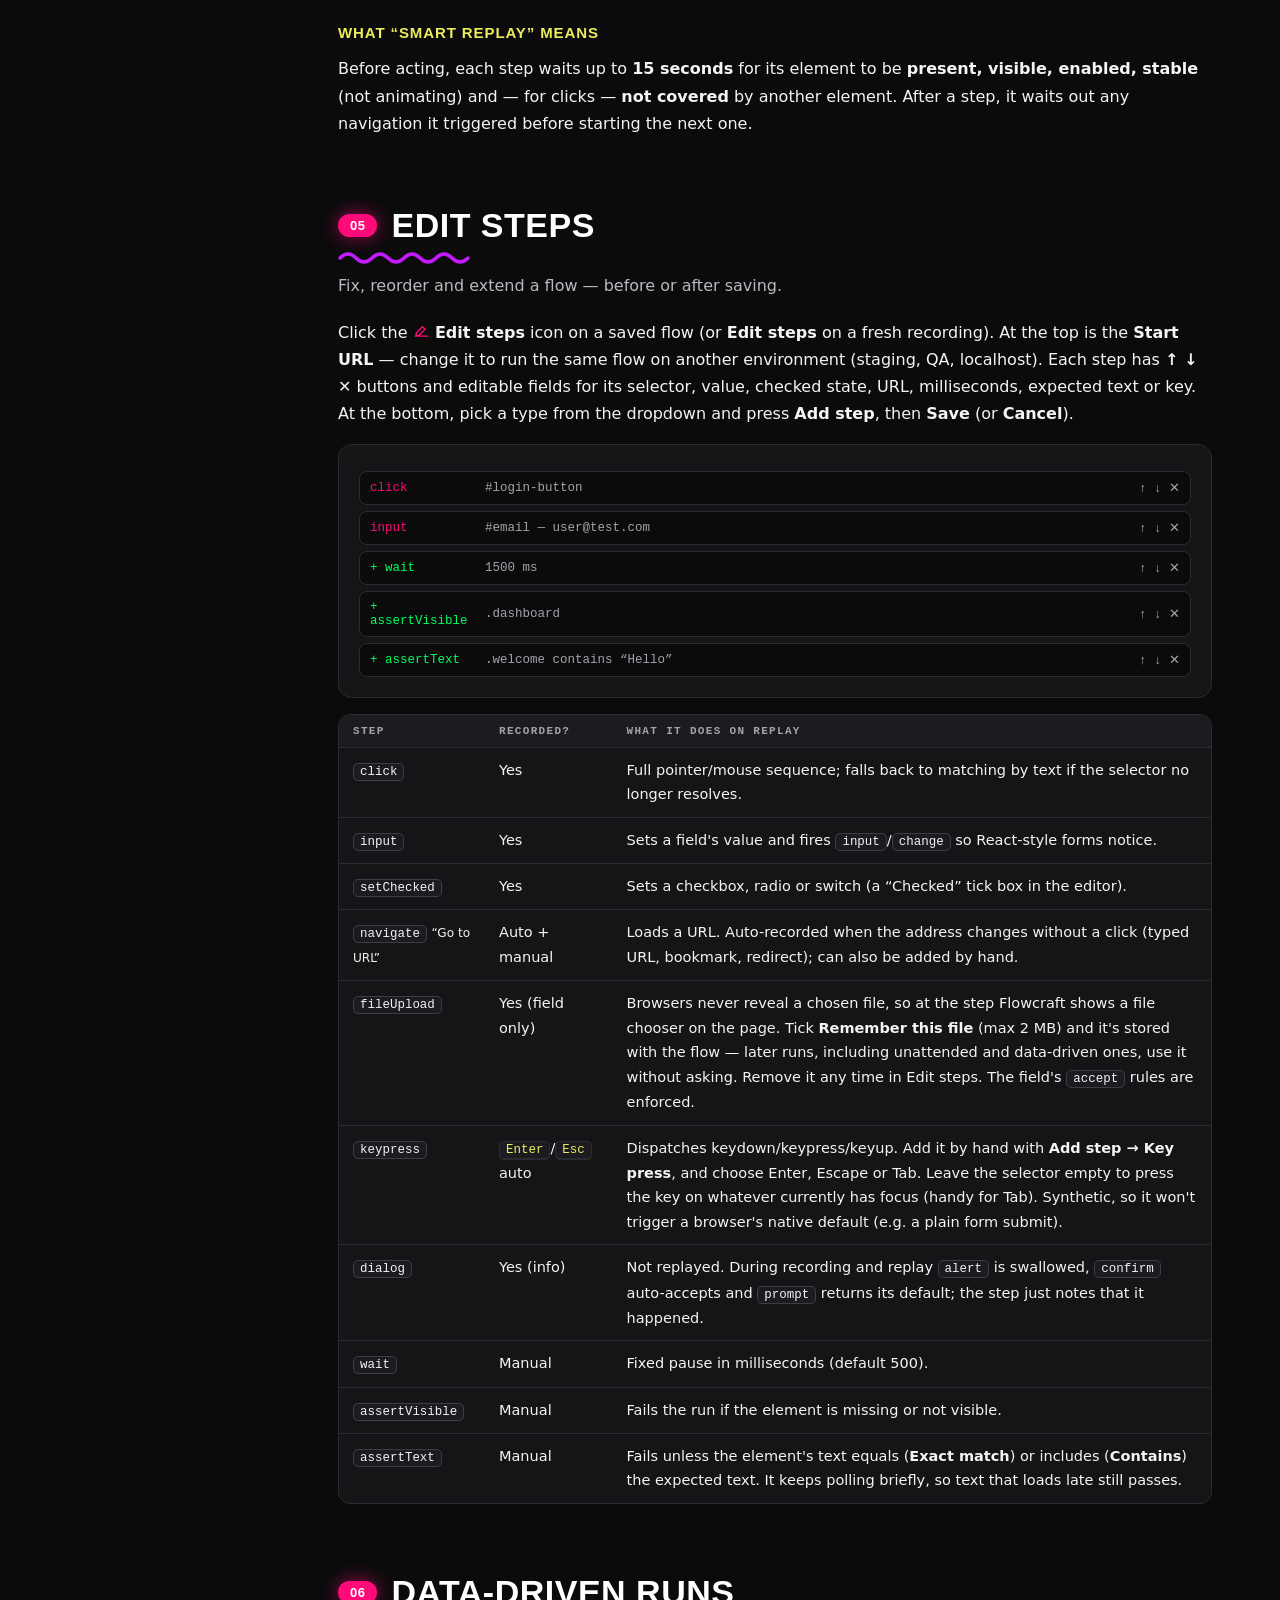
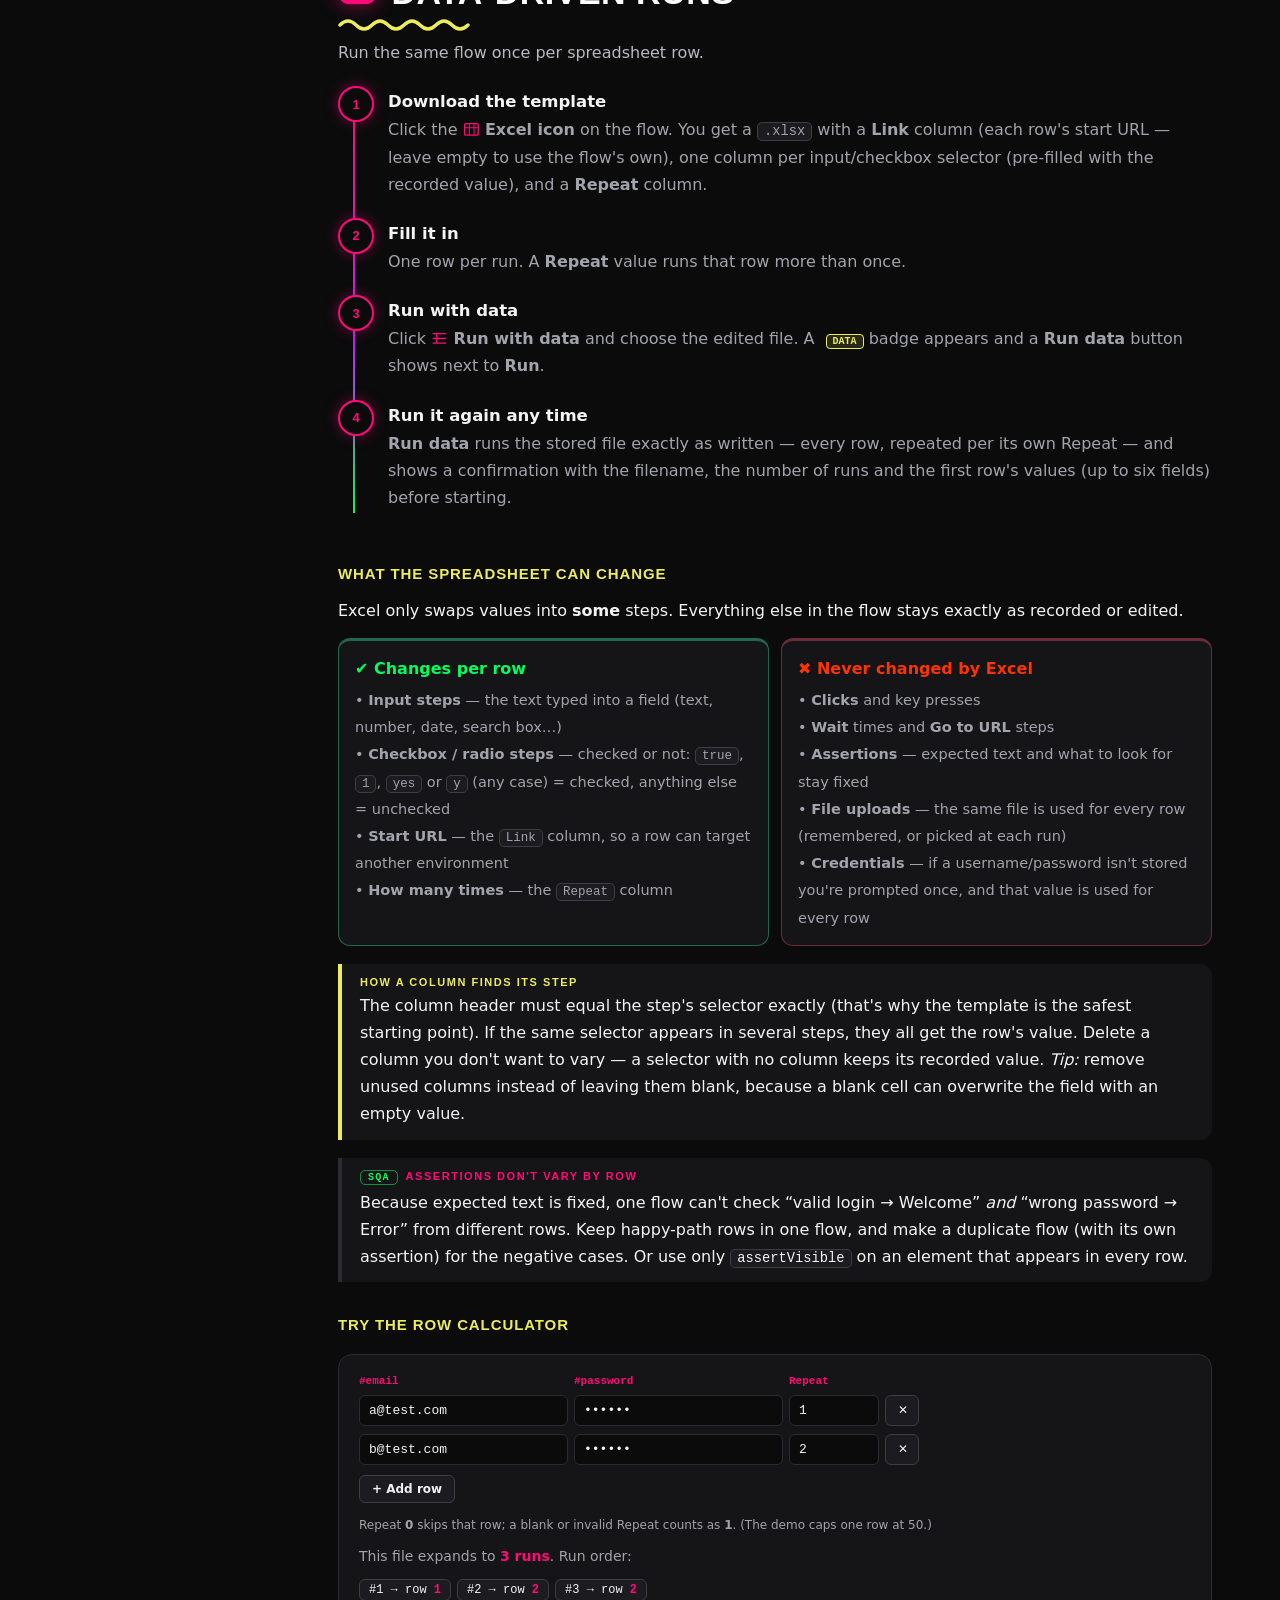
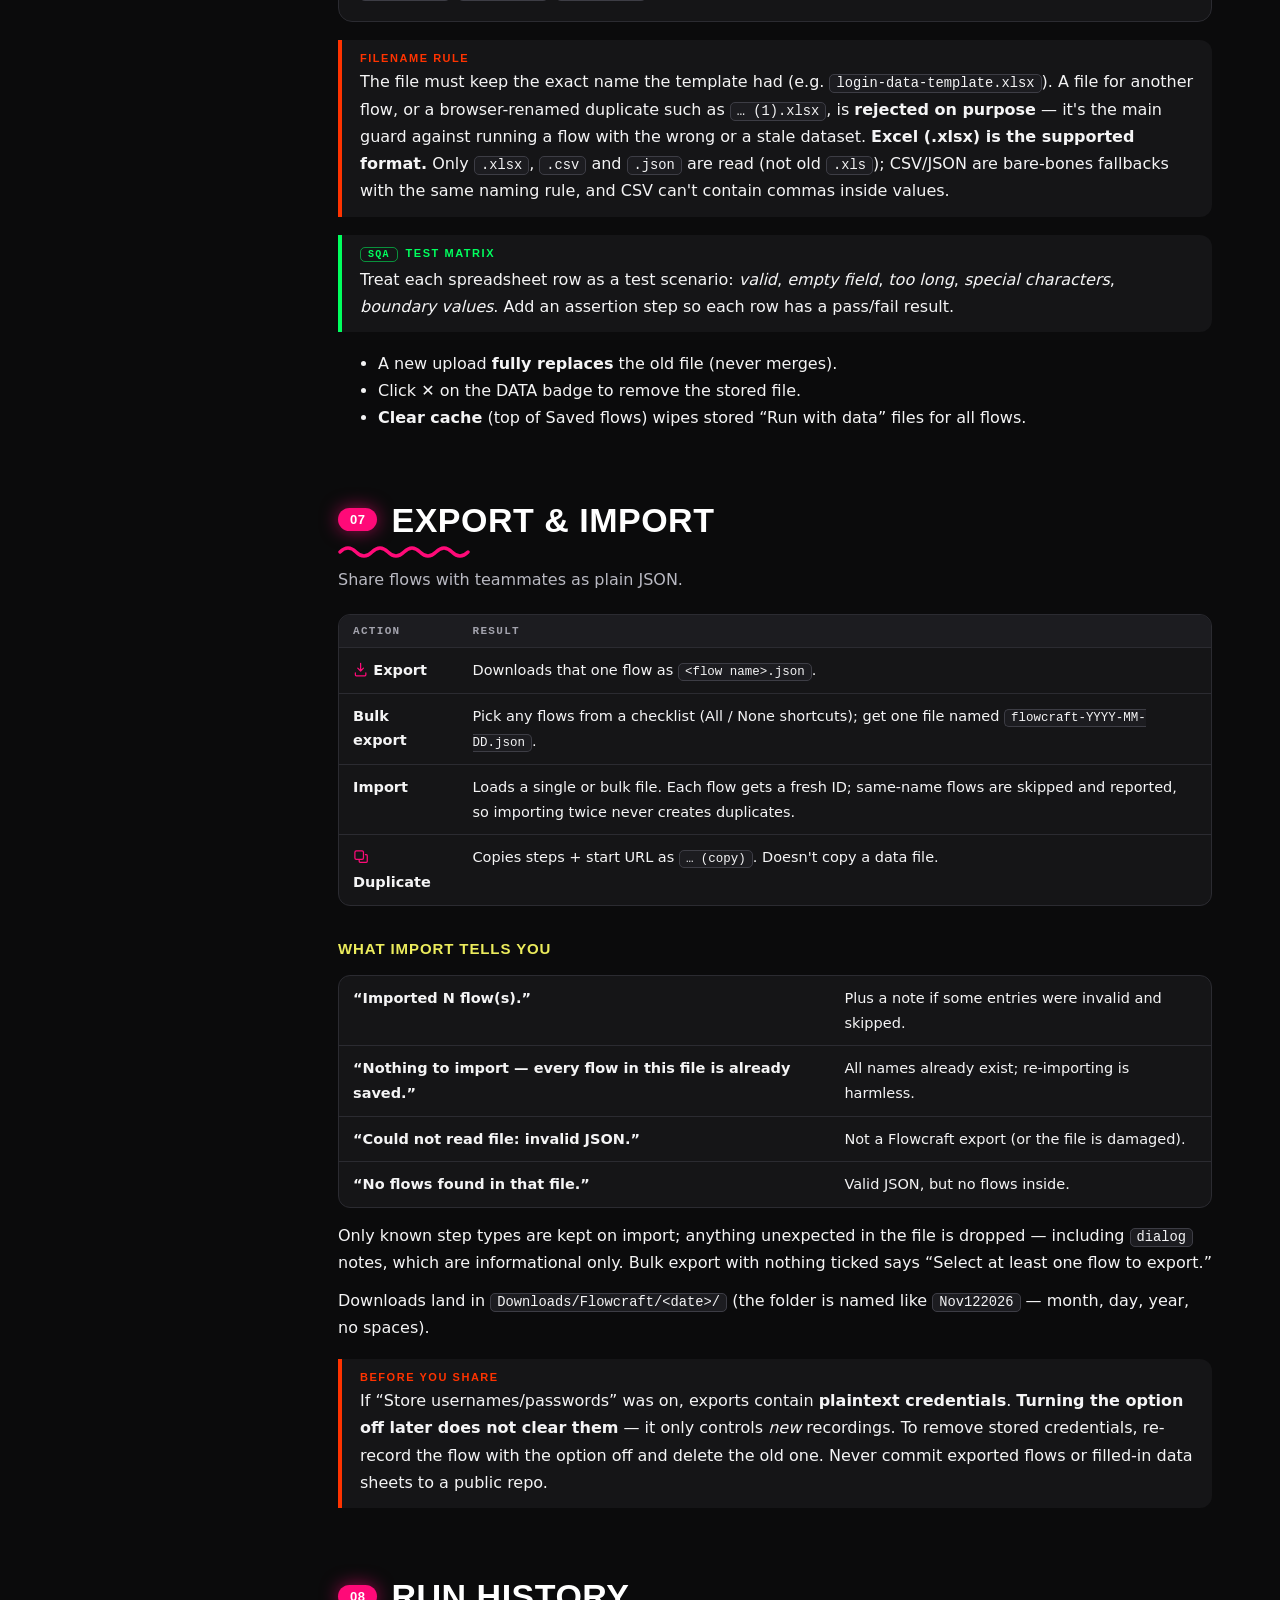
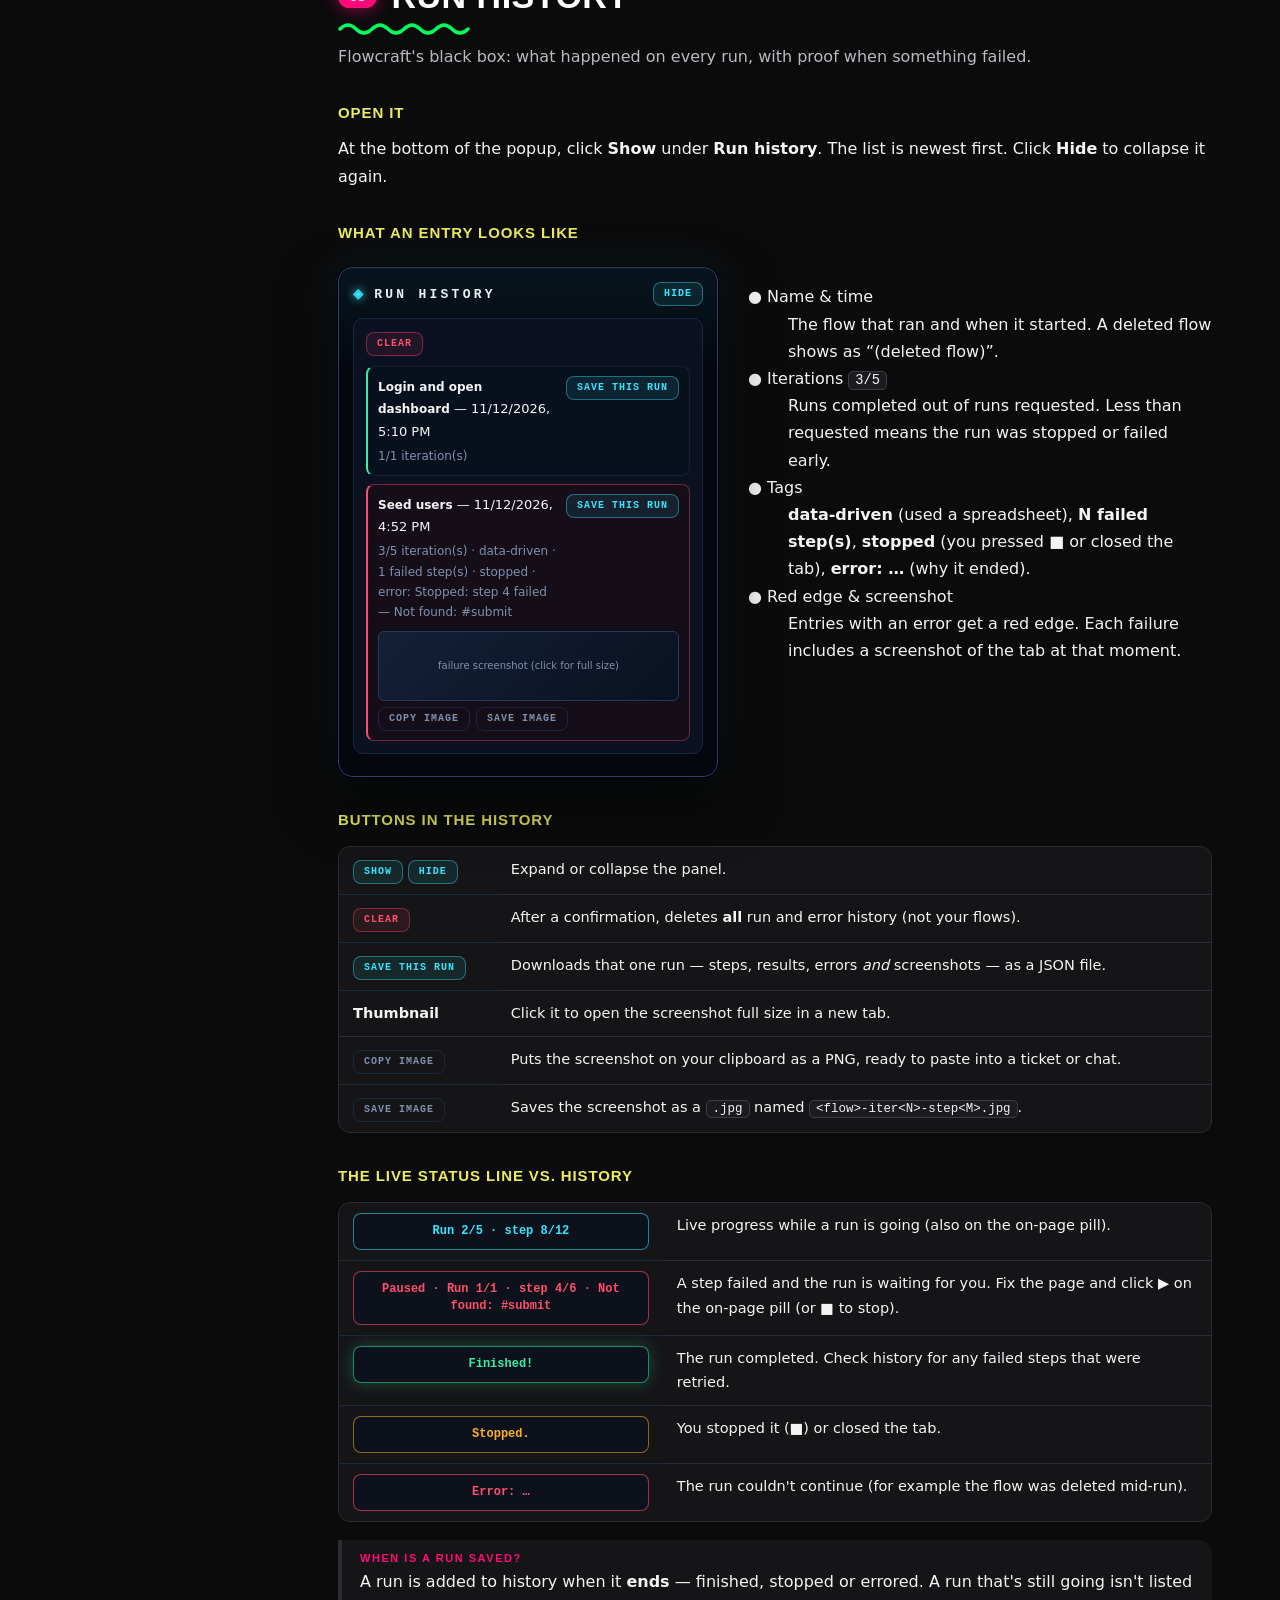
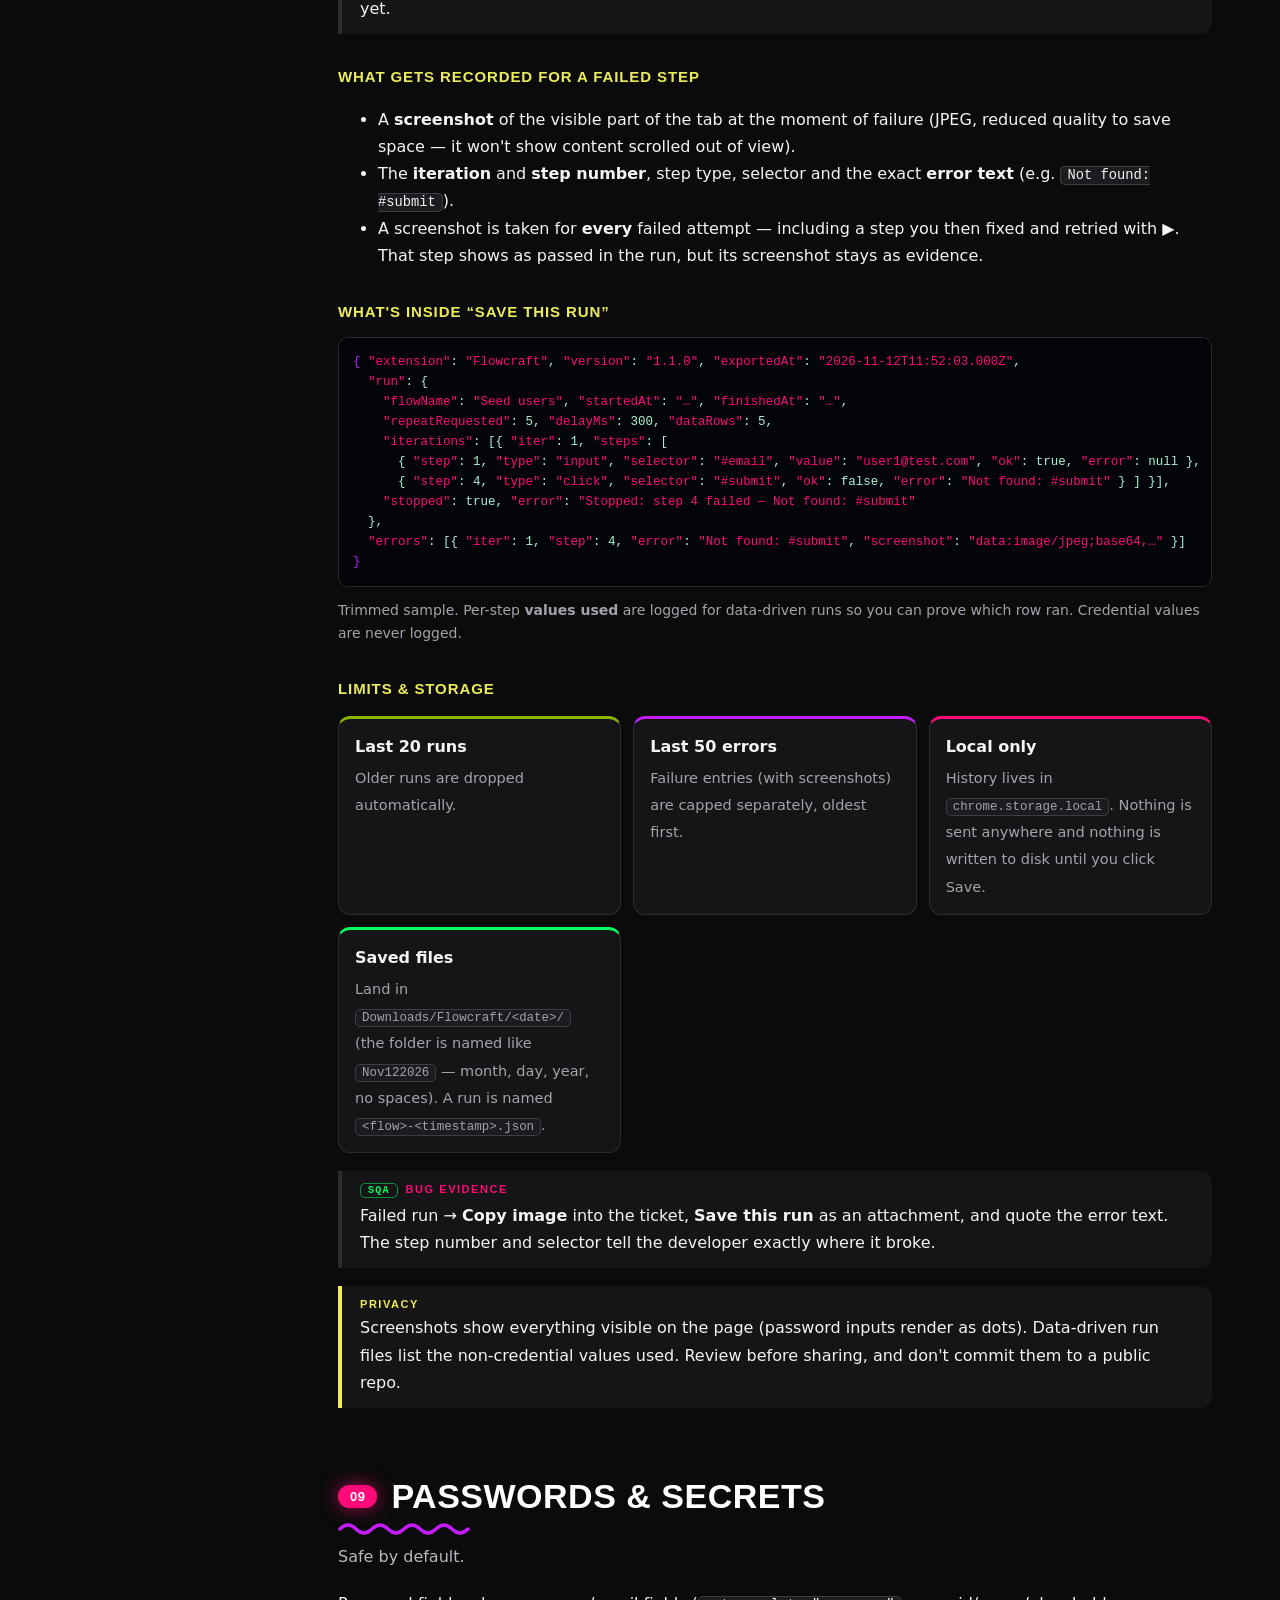
==== commit 35f66ced: "Manual: Memphis neon theme matching the banner (shooting shapes, pink/green accents, display heading" ====
--- a/docs/index.html
+++ b/docs/index.html
@@ -188,7 +188,7 @@
 .rtag.sqa{color:var(--ok);border-color:#37f0a880}.rtag.dev{color:var(--violet);border-color:#b06cff80}
 .grid2{display:grid;grid-template-columns:repeat(auto-fit,minmax(260px,1fr));gap:12px;margin:14px 0}
 .mini{background:var(--panel);border:1px solid var(--line);border-radius:12px;padding:14px 16px}
-.mini b{display:block;margin-bottom:4px}.mini span{color:var(--muted);font-size:14.5px}
+.mini>b{display:block;margin-bottom:4px}.mini span{color:var(--muted);font-size:14.5px}
 .chk{list-style:none;padding:0;margin:12px 0}.chk li{padding:6px 0 6px 30px;position:relative;border-bottom:1px dashed var(--line)}
 .chk li::before{content:"☐";position:absolute;left:0;color:var(--cyan);font-size:17px;line-height:1.4}
 .chk li.d::before{content:"☑";color:var(--ok)}
@@ -296,8 +296,106 @@
 #top{position:fixed;right:20px;bottom:20px;width:42px;height:42px;border-radius:50%;background:var(--panel2);border:1px solid var(--cyan);color:var(--cyan);cursor:pointer;font-size:18px;opacity:0;pointer-events:none;transition:.2s;box-shadow:0 0 20px #35e6ff33}
 #top.show{opacity:1;pointer-events:auto}
 </style>
+<style id="theme-memphis">
+/* ===== MEMPHIS NEON THEME (matches the repo banner) ===== */
+:root{
+  --bg:#0b0b0c;--bg2:#111113;--panel:#151517;--panel2:#1c1c20;--line:#2b2b31;--line2:#3d3d45;--line-soft:#232328;
+  --text:#f4f4f5;--muted:#a3a3ad;
+  --cyan:#ff0a78;--violet:#c61bff;--danger:#ff3300;--ok:#00ff5e;--warn:#ecec5c;
+  --display:'Arial Black','Helvetica Neue',Impact,Arial,sans-serif;
+}
+/* the extension's own UI replicas keep the REAL extension colours */
+.rb,.mock,.wdg,.recw,.shot,.wdg-err,.ic,.pin{
+  --bg:#05070f;--panel:#0b1120;--panel2:#0e1526;--line:#1a2740;--line2:#243a63;--line-soft:#14203a;
+  --text:#dbe7f7;--muted:#7f90ad;--cyan:#35e6ff;--violet:#b06cff;--danger:#ff4d6d;--ok:#37f0a8;--warn:#ffb020;
+}
+html{background:#0b0b0c}
+body{background:transparent;background-image:none}
+#memphis{position:fixed;inset:0;width:100%;height:100%;z-index:-1;pointer-events:none;opacity:.42}
+::selection{background:#ff0a7866}
+#progress{background:linear-gradient(90deg,#ff0a78,#c61bff,#00ff5e);box-shadow:0 0 14px #ff0a78}
+nav{background:#0b0b0cd9;border-right:1px solid var(--line)}
+.brand{font-family:var(--display);letter-spacing:.18em}
+.brand b{color:#ff0a78;text-shadow:0 0 14px #ff0a78}
+#q:focus{box-shadow:0 0 0 3px #ff0a7833}
+nav a.l.on{background:linear-gradient(90deg,#ff0a7822,transparent);color:#fff;border-left-color:#ff0a78}
+nav a.l.on i{color:#ff0a78}
+
+/* hero */
+.hero{position:relative;padding-bottom:44px}
+.hero>*{position:relative;z-index:1}
+.hero .hero-memphis{position:absolute;z-index:0;top:-24px;right:-10px;width:62%;max-width:760px;height:340px;opacity:.95;pointer-events:none}
+@media(max-width:900px){.hero .hero-memphis{width:100%;opacity:.35;top:0}}
+.tag{color:#ff0a78;border-color:#ff0a7899;background:#ff0a7814}
+.tag::before{background:#ff0a78;box-shadow:0 0 8px #ff0a78}
+h1{font-family:var(--display);text-transform:uppercase;font-weight:900;font-size:clamp(46px,8vw,96px);line-height:.94;letter-spacing:-.01em;margin:22px 0 16px;color:#fff}
+h1 .pre{display:block;font-family:'Helvetica Neue',Arial,sans-serif;font-weight:400;font-size:clamp(18px,2.6vw,30px);letter-spacing:.3em;margin-bottom:10px;color:#f4f4f5}
+h1 .g{background:none;-webkit-text-fill-color:#fff;color:#fff;filter:none;text-shadow:0 0 28px #ff0a7855}
+.lead{color:#c9c9d1}
+.stat{background:var(--panel);border-color:var(--line)}
+.stat b{font-family:var(--display);font-weight:900}
+.stat:nth-child(1) b{color:#00ff5e}.stat:nth-child(2) b{color:#ff0a78}.stat:nth-child(3) b{color:#ecec5c}.stat:nth-child(4) b{color:#c61bff}
+.stat:nth-child(1){border-top:3px solid #00ff5e}.stat:nth-child(2){border-top:3px solid #ff0a78}.stat:nth-child(3){border-top:3px solid #ecec5c}.stat:nth-child(4){border-top:3px solid #c61bff}
+.path{background:var(--panel);border-color:var(--line)}
+.path:hover{border-color:#ff0a78;box-shadow:0 0 0 1px #ff0a78,0 12px 34px #ff0a7833}
+.path em{color:#ff0a78;font-family:var(--display)}
+.paths .path:nth-child(2) em{color:#00ff5e}.paths .path:nth-child(3) em{color:#ecec5c}.paths .path:nth-child(4) em{color:#c61bff}
+.roles{background:var(--panel);border-color:var(--line2)}
+.roles button.on{background:#ff0a78;color:#fff;box-shadow:0 0 24px #ff0a7888}
+
+/* section headings */
+h2{font-family:var(--display);font-weight:900;text-transform:uppercase;letter-spacing:.5px;font-size:clamp(24px,3.4vw,34px);position:relative;padding-bottom:20px;color:#fff}
+h2 .n{background:#ff0a78;color:#fff;box-shadow:0 0 18px #ff0a7899;font-family:var(--display);font-weight:900;border-radius:999px;padding:4px 12px}
+h2::after{content:"";position:absolute;left:0;bottom:2px;width:132px;height:12px;background-repeat:no-repeat;
+  background-image:url("data:image/svg+xml,%3Csvg xmlns='http://www.w3.org/2000/svg' width='132' height='12' viewBox='0 0 132 12'%3E%3Cpath d='M2 6 Q 10 -2 18 6 T 34 6 T 50 6 T 66 6 T 82 6 T 98 6 T 114 6 T 130 6' fill='none' stroke='%23ff0a78' stroke-width='3.4' stroke-linecap='round'/%3E%3C/svg%3E")}
+section:nth-of-type(4n+2) h2::after{background-image:url("data:image/svg+xml,%3Csvg xmlns='http://www.w3.org/2000/svg' width='132' height='12' viewBox='0 0 132 12'%3E%3Cpath d='M2 6 Q 10 -2 18 6 T 34 6 T 50 6 T 66 6 T 82 6 T 98 6 T 114 6 T 130 6' fill='none' stroke='%2300ff5e' stroke-width='3.4' stroke-linecap='round'/%3E%3C/svg%3E")}
+section:nth-of-type(4n+3) h2::after{background-image:url("data:image/svg+xml,%3Csvg xmlns='http://www.w3.org/2000/svg' width='132' height='12' viewBox='0 0 132 12'%3E%3Cpath d='M2 6 Q 10 -2 18 6 T 34 6 T 50 6 T 66 6 T 82 6 T 98 6 T 114 6 T 130 6' fill='none' stroke='%23c61bff' stroke-width='3.4' stroke-linecap='round'/%3E%3C/svg%3E")}
+section:nth-of-type(4n) h2::after{background-image:url("data:image/svg+xml,%3Csvg xmlns='http://www.w3.org/2000/svg' width='132' height='12' viewBox='0 0 132 12'%3E%3Cpath d='M2 6 Q 10 -2 18 6 T 34 6 T 50 6 T 66 6 T 82 6 T 98 6 T 114 6 T 130 6' fill='none' stroke='%23ecec5c' stroke-width='3.4' stroke-linecap='round'/%3E%3C/svg%3E")}
+h3{font-family:var(--display);font-weight:900;text-transform:uppercase;letter-spacing:.06em;font-size:15px;color:#ecec5c}
+.sub{color:#b9b9c2}
+
+/* panels */
+.card,.mini,.lane,.info,details,.tw,.co{background:var(--panel);border-color:var(--line)}
+.mini{border-top:3px solid #c61bff;transition:.2s}
+.mini:hover{transform:translateY(-3px);box-shadow:0 10px 30px #0008}
+.grid2 .mini:nth-child(6n+1){border-top-color:#86b800}.grid2 .mini:nth-child(6n+2){border-top-color:#c61bff}
+.grid2 .mini:nth-child(6n+3){border-top-color:#ff0a78}.grid2 .mini:nth-child(6n+4){border-top-color:#00ff5e}
+.grid2 .mini:nth-child(6n+5){border-top-color:#ecec5c}.grid2 .mini:nth-child(6n+6){border-top-color:#ff3300}
+.co{border-left-width:4px}
+.co>b{font-family:var(--display);font-weight:900}
+th{background:var(--panel2)}
+tbody tr:hover td{background:#ff0a780a}
+ol.steps::before{background:linear-gradient(#ff0a78,#c61bff 60%,#00ff5e)}
+ol.steps li::before{background:#0b0b0c;border-color:#ff0a78;color:#ff0a78;font-family:var(--display);box-shadow:0 0 14px #ff0a7866}
+kbd{color:#ecec5c}
+code{background:var(--panel2);border-color:var(--line2)}
+
+/* controls */
+.fc.on,.tabs button.on{color:#fff;border-color:#ff0a78;background:#ff0a7822}
+.tabs button{font-weight:700}
+.small{background:var(--panel2);border-color:var(--line2)}
+.small:hover{border-color:#ff0a78;color:#ff0a78}
+#refQ:focus,.refbar input:focus,.calc input:focus,.gen input:focus{border-color:#ff0a78}
+.meter i{background:linear-gradient(90deg,#ff0a78,#c61bff,#00ff5e);box-shadow:0 0 12px #ff0a78}
+.smoke li.ok{border-color:#00ff5e66;background:#00ff5e0d}
+.smoke li.bad{border-color:#ff330066;background:#ff33000d}
+.seq span b{color:#ff0a78}
+.log .t{color:#ff0a78}.log .ok{color:#00ff5e}
+.badge{color:#ecec5c;border-color:#ecec5c;background:#ecec5c22}
+#top{border-color:#ff0a78;color:#ff0a78;box-shadow:0 0 20px #ff0a7855}
+.rtag.sqa{color:#00ff5e;border-color:#00ff5e88}.rtag.dev{color:#c61bff;border-color:#c61bff88}
+.flow span{border-color:var(--line2)}.flow b{color:#ff0a78}
+details[open]{border-color:#ff0a78}
+summary::after{color:#ff0a78}
+footer a{color:#ff0a78}
+a{color:#ff5aa5}
+
+@media (prefers-reduced-motion:reduce){#memphis{opacity:.2}}
+</style>
 </head>
 <body>
+<svg id="memphis" aria-hidden="true" xmlns="http://www.w3.org/2000/svg" viewBox="0 0 1600 900" preserveAspectRatio="xMidYMid slice"><defs><linearGradient id="molive" x1="0" y1="0" x2="1" y2="0"><stop offset="0" stop-color="#86b800" stop-opacity="0"/><stop offset="0.45" stop-color="#86b800" stop-opacity="0.85"/><stop offset="1" stop-color="#86b800"/></linearGradient><linearGradient id="myellow" x1="0" y1="0" x2="1" y2="0"><stop offset="0" stop-color="#ecec5c" stop-opacity="0"/><stop offset="0.45" stop-color="#ecec5c" stop-opacity="0.85"/><stop offset="1" stop-color="#ecec5c"/></linearGradient><linearGradient id="mmagenta" x1="0" y1="0" x2="1" y2="0"><stop offset="0" stop-color="#c61bff" stop-opacity="0"/><stop offset="0.45" stop-color="#c61bff" stop-opacity="0.85"/><stop offset="1" stop-color="#c61bff"/></linearGradient><linearGradient id="mred" x1="0" y1="0" x2="1" y2="0"><stop offset="0" stop-color="#ff3300" stop-opacity="0"/><stop offset="0.45" stop-color="#ff3300" stop-opacity="0.85"/><stop offset="1" stop-color="#ff3300"/></linearGradient><linearGradient id="mdarkred" x1="0" y1="0" x2="1" y2="0"><stop offset="0" stop-color="#d10000" stop-opacity="0"/><stop offset="0.45" stop-color="#d10000" stop-opacity="0.85"/><stop offset="1" stop-color="#d10000"/></linearGradient><linearGradient id="mgreen" x1="0" y1="0" x2="1" y2="0"><stop offset="0" stop-color="#00ff5e" stop-opacity="0"/><stop offset="0.45" stop-color="#00ff5e" stop-opacity="0.85"/><stop offset="1" stop-color="#00ff5e"/></linearGradient><linearGradient id="mpink" x1="0" y1="0" x2="1" y2="0"><stop offset="0" stop-color="#ff0a78" stop-opacity="0"/><stop offset="0.45" stop-color="#ff0a78" stop-opacity="0.85"/><stop offset="1" stop-color="#ff0a78"/></linearGradient><linearGradient id="morange" x1="0" y1="0" x2="1" y2="0"><stop offset="0" stop-color="#ff7a00" stop-opacity="0"/><stop offset="0.45" stop-color="#ff7a00" stop-opacity="0.85"/><stop offset="1" stop-color="#ff7a00"/></linearGradient></defs><g transform="translate(160 120) rotate(-35)"><g><animateTransform attributeName="transform" type="translate" values="-380 0;380 0" dur="6.5s" begin="0.0s" repeatCount="indefinite"/><rect x="-150.0" y="-10.0" width="300" height="20" rx="10.0" fill="url(#molive)"><animate attributeName="opacity" values="0;1;1;0" keyTimes="0;0.2;0.75;1" dur="6.5s" begin="0.0s" repeatCount="indefinite"/></rect></g></g><g transform="translate(90 520) rotate(-35)"><g><animateTransform attributeName="transform" type="translate" values="-380 0;380 0" dur="7.2s" begin="1.2s" repeatCount="indefinite"/><rect x="-120.0" y="-9.0" width="240" height="18" rx="9.0" fill="url(#myellow)"><animate attributeName="opacity" values="0;1;1;0" keyTimes="0;0.2;0.75;1" dur="7.2s" begin="1.2s" repeatCount="indefinite"/></rect></g></g><g transform="translate(330 820) rotate(-35)"><g><animateTransform attributeName="transform" type="translate" values="-380 0;380 0" dur="6.0s" begin="0.6s" repeatCount="indefinite"/><rect x="-160.0" y="-11.0" width="320" height="22" rx="11.0" fill="url(#mmagenta)"><animate attributeName="opacity" values="0;1;1;0" keyTimes="0;0.2;0.75;1" dur="6.0s" begin="0.6s" repeatCount="indefinite"/></rect></g></g><g transform="translate(610 70) rotate(-35)"><g><animateTransform attributeName="transform" type="translate" values="-380 0;380 0" dur="5.8s" begin="2.0s" repeatCount="indefinite"/><rect x="-100.0" y="-8.0" width="200" height="16" rx="8.0" fill="url(#mred)"><animate attributeName="opacity" values="0;1;1;0" keyTimes="0;0.2;0.75;1" dur="5.8s" begin="2.0s" repeatCount="indefinite"/></rect></g></g><g transform="translate(700 860) rotate(-35)"><g><animateTransform attributeName="transform" type="translate" values="-380 0;380 0" dur="6.8s" begin="0.3s" repeatCount="indefinite"/><rect x="-110.0" y="-8.0" width="220" height="16" rx="8.0" fill="url(#mgreen)"><animate attributeName="opacity" values="0;1;1;0" keyTimes="0;0.2;0.75;1" dur="6.8s" begin="0.3s" repeatCount="indefinite"/></rect></g></g><g transform="translate(1000 90) rotate(-35)"><g><animateTransform attributeName="transform" type="translate" values="-380 0;380 0" dur="6.2s" begin="1.5s" repeatCount="indefinite"/><rect x="-130.0" y="-9.0" width="260" height="18" rx="9.0" fill="url(#mmagenta)"><animate attributeName="opacity" values="0;1;1;0" keyTimes="0;0.2;0.75;1" dur="6.2s" begin="1.5s" repeatCount="indefinite"/></rect></g></g><g transform="translate(1280 60) rotate(-35)"><g><animateTransform attributeName="transform" type="translate" values="-380 0;380 0" dur="7.0s" begin="0.8s" repeatCount="indefinite"/><rect x="-110.0" y="-9.0" width="220" height="18" rx="9.0" fill="url(#mgreen)"><animate attributeName="opacity" values="0;1;1;0" keyTimes="0;0.2;0.75;1" dur="7.0s" begin="0.8s" repeatCount="indefinite"/></rect></g></g><g transform="translate(1480 130) rotate(-35)"><g><animateTransform attributeName="transform" type="translate" values="-380 0;380 0" dur="6.4s" begin="2.4s" repeatCount="indefinite"/><rect x="-140.0" y="-10.0" width="280" height="20" rx="10.0" fill="url(#mred)"><animate attributeName="opacity" values="0;1;1;0" keyTimes="0;0.2;0.75;1" dur="6.4s" begin="2.4s" repeatCount="indefinite"/></rect></g></g><g transform="translate(1450 560) rotate(-35)"><g><animateTransform attributeName="transform" type="translate" values="-380 0;380 0" dur="7.4s" begin="0.1s" repeatCount="indefinite"/><rect x="-150.0" y="-11.0" width="300" height="22" rx="11.0" fill="url(#mmagenta)"><animate attributeName="opacity" values="0;1;1;0" keyTimes="0;0.2;0.75;1" dur="7.4s" begin="0.1s" repeatCount="indefinite"/></rect></g></g><g transform="translate(1200 840) rotate(-35)"><g><animateTransform attributeName="transform" type="translate" values="-380 0;380 0" dur="6.6s" begin="1.8s" repeatCount="indefinite"/><rect x="-120.0" y="-9.0" width="240" height="18" rx="9.0" fill="url(#mred)"><animate attributeName="opacity" values="0;1;1;0" keyTimes="0;0.2;0.75;1" dur="6.6s" begin="1.8s" repeatCount="indefinite"/></rect></g></g><g transform="translate(1530 760) rotate(-35)"><g><animateTransform attributeName="transform" type="translate" values="-380 0;380 0" dur="5.9s" begin="2.8s" repeatCount="indefinite"/><rect x="-100.0" y="-8.0" width="200" height="16" rx="8.0" fill="url(#mgreen)"><animate attributeName="opacity" values="0;1;1;0" keyTimes="0;0.2;0.75;1" dur="5.9s" begin="2.8s" repeatCount="indefinite"/></rect></g></g><g transform="translate(40 300) rotate(-35)"><g><animateTransform attributeName="transform" type="translate" values="-380 0;380 0" dur="5.6s" begin="3.1s" repeatCount="indefinite"/><rect x="-80.0" y="-7.0" width="160" height="14" rx="7.0" fill="url(#mmagenta)"><animate attributeName="opacity" values="0;1;1;0" keyTimes="0;0.2;0.75;1" dur="5.6s" begin="3.1s" repeatCount="indefinite"/></rect></g></g><g transform="translate(860 470) rotate(-35)"><g><animateTransform attributeName="transform" type="translate" values="-380 0;380 0" dur="6.9s" begin="3.4s" repeatCount="indefinite"/><rect x="-75.0" y="-6.0" width="150" height="12" rx="6.0" fill="url(#molive)"><animate attributeName="opacity" values="0;1;1;0" keyTimes="0;0.2;0.75;1" dur="6.9s" begin="3.4s" repeatCount="indefinite"/></rect></g></g><g transform="translate(480 400) rotate(-35)"><g><animateTransform attributeName="transform" type="translate" values="-380 0;380 0" dur="6.3s" begin="2.2s" repeatCount="indefinite"/><rect x="-70.0" y="-6.0" width="140" height="12" rx="6.0" fill="url(#mpink)"><animate attributeName="opacity" values="0;1;1;0" keyTimes="0;0.2;0.75;1" dur="6.3s" begin="2.2s" repeatCount="indefinite"/></rect></g></g><g transform="translate(250 40) rotate(-18)"><g><animateTransform attributeName="transform" type="translate" values="0 0;6 -3;0 0;-5 3;0 0" dur="2.0s" begin="0.0s" repeatCount="indefinite"/><path d="M0.0 0.0 L2.0 2.8 L4.0 4.9 L6.0 6.0 L8.0 5.6 L10.0 4.0 L12.0 1.4 L14.0 -1.4 L16.0 -4.0 L18.0 -5.6 L20.0 -6.0 L22.0 -4.9 L24.0 -2.8 L26.0 0.0 L28.0 2.8 L30.0 4.9 L32.0 6.0 L34.0 5.6 L36.0 4.0 L38.0 1.4 L40.0 -1.4 L42.0 -4.0 L44.0 -5.6 L46.0 -6.0 L48.0 -4.9 L50.0 -2.8 L52.0 0.0 L54.0 2.8 L56.0 4.9 L58.0 6.0 L60.0 5.6 L62.0 4.0 L64.0 1.4 L66.0 -1.4 L68.0 -4.0 L70.0 -5.6 L72.0 -6.0 L74.0 -4.9 L76.0 -2.8 L78.0 -0.0 L80.0 2.8 L82.0 4.9 L84.0 6.0 L86.0 5.6 L88.0 4.0 L90.0 1.4 L92.0 -1.4 L94.0 -4.0 L96.0 -5.6 L98.0 -6.0 L100.0 -4.9 L102.0 -2.8 L104.0 0.0" fill="none" stroke="#c0002f" stroke-width="4" stroke-linecap="round" stroke-linejoin="round"/></g></g><g transform="translate(60 690) rotate(-22)"><g><animateTransform attributeName="transform" type="translate" values="0 0;6 -3;0 0;-5 3;0 0" dur="2.2s" begin="0.4s" repeatCount="indefinite"/><path d="M0.0 0.0 L2.0 2.8 L4.0 4.9 L6.0 6.0 L8.0 5.6 L10.0 4.0 L12.0 1.4 L14.0 -1.4 L16.0 -4.0 L18.0 -5.6 L20.0 -6.0 L22.0 -4.9 L24.0 -2.8 L26.0 0.0 L28.0 2.8 L30.0 4.9 L32.0 6.0 L34.0 5.6 L36.0 4.0 L38.0 1.4 L40.0 -1.4 L42.0 -4.0 L44.0 -5.6 L46.0 -6.0 L48.0 -4.9 L50.0 -2.8 L52.0 0.0 L54.0 2.8 L56.0 4.9 L58.0 6.0 L60.0 5.6 L62.0 4.0 L64.0 1.4 L66.0 -1.4 L68.0 -4.0 L70.0 -5.6 L72.0 -6.0 L74.0 -4.9 L76.0 -2.8 L78.0 -0.0 L80.0 2.8 L82.0 4.9 L84.0 6.0 L86.0 5.6 L88.0 4.0 L90.0 1.4 L92.0 -1.4 L94.0 -4.0 L96.0 -5.6 L98.0 -6.0 L100.0 -4.9 L102.0 -2.8 L104.0 0.0" fill="none" stroke="#c0002f" stroke-width="4" stroke-linecap="round" stroke-linejoin="round"/></g></g><g transform="translate(560 760) rotate(-22)"><g><animateTransform attributeName="transform" type="translate" values="0 0;6 -3;0 0;-5 3;0 0" dur="1.9s" begin="0.9s" repeatCount="indefinite"/><path d="M0.0 0.0 L2.0 2.8 L4.0 4.9 L6.0 6.0 L8.0 5.6 L10.0 4.0 L12.0 1.4 L14.0 -1.4 L16.0 -4.0 L18.0 -5.6 L20.0 -6.0 L22.0 -4.9 L24.0 -2.8 L26.0 0.0 L28.0 2.8 L30.0 4.9 L32.0 6.0 L34.0 5.6 L36.0 4.0 L38.0 1.4 L40.0 -1.4 L42.0 -4.0 L44.0 -5.6 L46.0 -6.0 L48.0 -4.9 L50.0 -2.8 L52.0 0.0 L54.0 2.8 L56.0 4.9 L58.0 6.0 L60.0 5.6 L62.0 4.0 L64.0 1.4 L66.0 -1.4 L68.0 -4.0 L70.0 -5.6 L72.0 -6.0 L74.0 -4.9 L76.0 -2.8 L78.0 -0.0 L80.0 2.8 L82.0 4.9 L84.0 6.0 L86.0 5.6 L88.0 4.0 L90.0 1.4 L92.0 -1.4 L94.0 -4.0 L96.0 -5.6 L98.0 -6.0 L100.0 -4.9 L102.0 -2.8 L104.0 0.0" fill="none" stroke="#c0002f" stroke-width="4" stroke-linecap="round" stroke-linejoin="round"/></g></g><g transform="translate(1350 340) rotate(-26)"><g><animateTransform attributeName="transform" type="translate" values="0 0;6 -3;0 0;-5 3;0 0" dur="2.1s" begin="0.2s" repeatCount="indefinite"/><path d="M0.0 0.0 L2.0 2.8 L4.0 4.9 L6.0 6.0 L8.0 5.6 L10.0 4.0 L12.0 1.4 L14.0 -1.4 L16.0 -4.0 L18.0 -5.6 L20.0 -6.0 L22.0 -4.9 L24.0 -2.8 L26.0 0.0 L28.0 2.8 L30.0 4.9 L32.0 6.0 L34.0 5.6 L36.0 4.0 L38.0 1.4 L40.0 -1.4 L42.0 -4.0 L44.0 -5.6 L46.0 -6.0 L48.0 -4.9 L50.0 -2.8 L52.0 0.0 L54.0 2.8 L56.0 4.9 L58.0 6.0 L60.0 5.6 L62.0 4.0 L64.0 1.4 L66.0 -1.4 L68.0 -4.0 L70.0 -5.6 L72.0 -6.0 L74.0 -4.9 L76.0 -2.8 L78.0 -0.0 L80.0 2.8 L82.0 4.9 L84.0 6.0 L86.0 5.6 L88.0 4.0 L90.0 1.4 L92.0 -1.4 L94.0 -4.0 L96.0 -5.6 L98.0 -6.0 L100.0 -4.9 L102.0 -2.8 L104.0 0.0" fill="none" stroke="#c0002f" stroke-width="4" stroke-linecap="round" stroke-linejoin="round"/></g></g><g transform="translate(1480 20) rotate(-20)"><g><animateTransform attributeName="transform" type="translate" values="0 0;6 -3;0 0;-5 3;0 0" dur="2.3s" begin="0.6s" repeatCount="indefinite"/><path d="M0.0 0.0 L2.0 2.8 L4.0 4.9 L6.0 6.0 L8.0 5.6 L10.0 4.0 L12.0 1.4 L14.0 -1.4 L16.0 -4.0 L18.0 -5.6 L20.0 -6.0 L22.0 -4.9 L24.0 -2.8 L26.0 0.0 L28.0 2.8 L30.0 4.9 L32.0 6.0 L34.0 5.6 L36.0 4.0 L38.0 1.4 L40.0 -1.4 L42.0 -4.0 L44.0 -5.6 L46.0 -6.0 L48.0 -4.9 L50.0 -2.8 L52.0 0.0 L54.0 2.8 L56.0 4.9 L58.0 6.0 L60.0 5.6 L62.0 4.0 L64.0 1.4 L66.0 -1.4 L68.0 -4.0 L70.0 -5.6 L72.0 -6.0 L74.0 -4.9 L76.0 -2.8 L78.0 -0.0" fill="none" stroke="#c0002f" stroke-width="4" stroke-linecap="round" stroke-linejoin="round"/></g></g><g transform="translate(120 420)"><g><animateTransform attributeName="transform" type="rotate" values="0;360" dur="11s" repeatCount="indefinite"/><circle r="42" fill="none" stroke="#d4002b" stroke-width="5"/><circle cx="42" r="6.5" fill="#d4002b"/></g></g><g transform="translate(1540 380)"><g><animateTransform attributeName="transform" type="rotate" values="0;360" dur="8s" repeatCount="indefinite"/><circle r="30" fill="none" stroke="#c61bff" stroke-width="4.5" stroke-dasharray="14 9"/><circle cx="30" r="5.9" fill="#c61bff"/></g></g><g transform="translate(760 180)"><g><animateTransform attributeName="transform" type="rotate" values="0;360" dur="10s" repeatCount="indefinite"/><circle r="22" fill="none" stroke="#ff0a78" stroke-width="4" stroke-dasharray="10 8"/><circle cx="22" r="5.2" fill="#ff0a78"/></g></g><circle cx="410" cy="330" r="12" fill="#c61bff"><animate attributeName="opacity" values="1;0.25;1" dur="2.0s" begin="0.2s" repeatCount="indefinite"/><animate attributeName="r" values="12;15.6;12" dur="2.0s" begin="0.2s" repeatCount="indefinite"/></circle><circle cx="930" cy="640" r="10" fill="#00ff5e"><animate attributeName="opacity" values="1;0.25;1" dur="2.4s" begin="0.9s" repeatCount="indefinite"/><animate attributeName="r" values="10;13.0;10" dur="2.4s" begin="0.9s" repeatCount="indefinite"/></circle><circle cx="1380" cy="700" r="11" fill="#ff0a78"><animate attributeName="opacity" values="1;0.25;1" dur="1.9s" begin="0.5s" repeatCount="indefinite"/><animate attributeName="r" values="11;14.3;11" dur="1.9s" begin="0.5s" repeatCount="indefinite"/></circle><circle cx="1100" cy="250" r="9" fill="#00ff5e"><animate attributeName="opacity" values="1;0.25;1" dur="2.3s" begin="1.1s" repeatCount="indefinite"/><animate attributeName="r" values="9;11.7;9" dur="2.3s" begin="1.1s" repeatCount="indefinite"/></circle><circle cx="200" cy="600" r="8" fill="#ff0a78"><animate attributeName="opacity" values="1;0.25;1" dur="1.7s" begin="0.3s" repeatCount="indefinite"/><animate attributeName="r" values="8;10.4;8" dur="1.7s" begin="0.3s" repeatCount="indefinite"/></circle><g><circle cx="520" cy="14" r="3" fill="#ff7a00"><animate attributeName="opacity" values="1;0.2;1" dur="1.7s" begin="0.00s" repeatCount="indefinite"/></circle><circle cx="520" cy="27" r="3" fill="#ff7a00"><animate attributeName="opacity" values="1;0.2;1" dur="1.7s" begin="0.40s" repeatCount="indefinite"/></circle><circle cx="520" cy="40" r="3" fill="#ff7a00"><animate attributeName="opacity" values="1;0.2;1" dur="1.7s" begin="0.80s" repeatCount="indefinite"/></circle><circle cx="533" cy="14" r="3" fill="#ff7a00"><animate attributeName="opacity" values="1;0.2;1" dur="1.7s" begin="0.60s" repeatCount="indefinite"/></circle><circle cx="533" cy="27" r="3" fill="#ff7a00"><animate attributeName="opacity" values="1;0.2;1" dur="1.7s" begin="1.00s" repeatCount="indefinite"/></circle><circle cx="533" cy="40" r="3" fill="#ff7a00"><animate attributeName="opacity" values="1;0.2;1" dur="1.7s" begin="0.00s" repeatCount="indefinite"/></circle><circle cx="546" cy="14" r="3" fill="#ff7a00"><animate attributeName="opacity" values="1;0.2;1" dur="1.7s" begin="1.20s" repeatCount="indefinite"/></circle><circle cx="546" cy="27" r="3" fill="#ff7a00"><animate attributeName="opacity" values="1;0.2;1" dur="1.7s" begin="0.20s" repeatCount="indefinite"/></circle><circle cx="546" cy="40" r="3" fill="#ff7a00"><animate attributeName="opacity" values="1;0.2;1" dur="1.7s" begin="0.60s" repeatCount="indefinite"/></circle><circle cx="559" cy="14" r="3" fill="#ff7a00"><animate attributeName="opacity" values="1;0.2;1" dur="1.7s" begin="0.40s" repeatCount="indefinite"/></circle><circle cx="559" cy="27" r="3" fill="#ff7a00"><animate attributeName="opacity" values="1;0.2;1" dur="1.7s" begin="0.80s" repeatCount="indefinite"/></circle><circle cx="559" cy="40" r="3" fill="#ff7a00"><animate attributeName="opacity" values="1;0.2;1" dur="1.7s" begin="1.20s" repeatCount="indefinite"/></circle><circle cx="572" cy="14" r="3" fill="#ff7a00"><animate attributeName="opacity" values="1;0.2;1" dur="1.7s" begin="1.00s" repeatCount="indefinite"/></circle><circle cx="572" cy="27" r="3" fill="#ff7a00"><animate attributeName="opacity" values="1;0.2;1" dur="1.7s" begin="0.00s" repeatCount="indefinite"/></circle><circle cx="572" cy="40" r="3" fill="#ff7a00"><animate attributeName="opacity" values="1;0.2;1" dur="1.7s" begin="0.40s" repeatCount="indefinite"/></circle></g><g><circle cx="1500" cy="640" r="3" fill="#c61bff"><animate attributeName="opacity" values="1;0.2;1" dur="1.7s" begin="0.00s" repeatCount="indefinite"/></circle><circle cx="1500" cy="653" r="3" fill="#c61bff"><animate attributeName="opacity" values="1;0.2;1" dur="1.7s" begin="0.40s" repeatCount="indefinite"/></circle><circle cx="1500" cy="666" r="3" fill="#c61bff"><animate attributeName="opacity" values="1;0.2;1" dur="1.7s" begin="0.80s" repeatCount="indefinite"/></circle><circle cx="1500" cy="679" r="3" fill="#c61bff"><animate attributeName="opacity" values="1;0.2;1" dur="1.7s" begin="1.20s" repeatCount="indefinite"/></circle><circle cx="1513" cy="640" r="3" fill="#c61bff"><animate attributeName="opacity" values="1;0.2;1" dur="1.7s" begin="0.60s" repeatCount="indefinite"/></circle><circle cx="1513" cy="653" r="3" fill="#c61bff"><animate attributeName="opacity" values="1;0.2;1" dur="1.7s" begin="1.00s" repeatCount="indefinite"/></circle><circle cx="1513" cy="666" r="3" fill="#c61bff"><animate attributeName="opacity" values="1;0.2;1" dur="1.7s" begin="0.00s" repeatCount="indefinite"/></circle><circle cx="1513" cy="679" r="3" fill="#c61bff"><animate attributeName="opacity" values="1;0.2;1" dur="1.7s" begin="0.40s" repeatCount="indefinite"/></circle><circle cx="1526" cy="640" r="3" fill="#c61bff"><animate attributeName="opacity" values="1;0.2;1" dur="1.7s" begin="1.20s" repeatCount="indefinite"/></circle><circle cx="1526" cy="653" r="3" fill="#c61bff"><animate attributeName="opacity" values="1;0.2;1" dur="1.7s" begin="0.20s" repeatCount="indefinite"/></circle><circle cx="1526" cy="666" r="3" fill="#c61bff"><animate attributeName="opacity" values="1;0.2;1" dur="1.7s" begin="0.60s" repeatCount="indefinite"/></circle><circle cx="1526" cy="679" r="3" fill="#c61bff"><animate attributeName="opacity" values="1;0.2;1" dur="1.7s" begin="1.00s" repeatCount="indefinite"/></circle><circle cx="1539" cy="640" r="3" fill="#c61bff"><animate attributeName="opacity" values="1;0.2;1" dur="1.7s" begin="0.40s" repeatCount="indefinite"/></circle><circle cx="1539" cy="653" r="3" fill="#c61bff"><animate attributeName="opacity" values="1;0.2;1" dur="1.7s" begin="0.80s" repeatCount="indefinite"/></circle><circle cx="1539" cy="666" r="3" fill="#c61bff"><animate attributeName="opacity" values="1;0.2;1" dur="1.7s" begin="1.20s" repeatCount="indefinite"/></circle><circle cx="1539" cy="679" r="3" fill="#c61bff"><animate attributeName="opacity" values="1;0.2;1" dur="1.7s" begin="0.20s" repeatCount="indefinite"/></circle></g><g transform="translate(1240 440) scale(1.0)"><g><animateTransform attributeName="transform" type="rotate" values="-8;8;-8" dur="2.8s" repeatCount="indefinite"/><path d="M-24 -24 L24 -24 L0 -2 Z" fill="#d10000"/><path d="M-24 24 L24 24 L0 2 Z" fill="#d10000"/><path d="M-40 -2 L-14 -2 L-27 -22 Z" fill="#d10000" opacity="0.9"/><path d="M14 -2 L40 -2 L27 -22 Z" fill="#d10000" opacity="0.9"/></g></g><g transform="translate(300 640) scale(0.8)"><g><animateTransform attributeName="transform" type="rotate" values="-8;8;-8" dur="2.8s" repeatCount="indefinite"/><path d="M-24 -24 L24 -24 L0 -2 Z" fill="#d10000"/><path d="M-24 24 L24 24 L0 2 Z" fill="#d10000"/><path d="M-40 -2 L-14 -2 L-27 -22 Z" fill="#d10000" opacity="0.9"/><path d="M14 -2 L40 -2 L27 -22 Z" fill="#d10000" opacity="0.9"/></g></g><g transform="translate(420 140) rotate(-35) scale(1.1)"><g><animateTransform attributeName="transform" type="translate" values="0 0;9 -11;0 0" dur="1.9s" repeatCount="indefinite"/><path d="M-18 14 L0 -22 L18 14 L0 6 Z" fill="#ff0a78"/></g></g><g transform="translate(1120 760) rotate(-35) scale(1.1)"><g><animateTransform attributeName="transform" type="translate" values="0 0;9 -11;0 0" dur="2.1s" repeatCount="indefinite"/><path d="M-18 14 L0 -22 L18 14 L0 6 Z" fill="#ff0a78"/></g></g><g transform="translate(60 880) rotate(-35) scale(1.0)"><g><animateTransform attributeName="transform" type="translate" values="0 0;9 -11;0 0" dur="2.3s" repeatCount="indefinite"/><path d="M-18 14 L0 -22 L18 14 L0 6 Z" fill="#ff0a78"/></g></g></svg>
+
 <div id="progress"></div>
 <div class="shell">
 
@@ -330,8 +428,9 @@
 
 <!-- HERO -->
 <div class="hero" id="start">
+  <svg class="hero-memphis" aria-hidden="true" xmlns="http://www.w3.org/2000/svg" viewBox="0 0 900 340" preserveAspectRatio="xMaxYMid meet"><defs><linearGradient id="holive" x1="0" y1="0" x2="1" y2="0"><stop offset="0" stop-color="#86b800" stop-opacity="0"/><stop offset="0.45" stop-color="#86b800" stop-opacity="0.85"/><stop offset="1" stop-color="#86b800"/></linearGradient><linearGradient id="hyellow" x1="0" y1="0" x2="1" y2="0"><stop offset="0" stop-color="#ecec5c" stop-opacity="0"/><stop offset="0.45" stop-color="#ecec5c" stop-opacity="0.85"/><stop offset="1" stop-color="#ecec5c"/></linearGradient><linearGradient id="hmagenta" x1="0" y1="0" x2="1" y2="0"><stop offset="0" stop-color="#c61bff" stop-opacity="0"/><stop offset="0.45" stop-color="#c61bff" stop-opacity="0.85"/><stop offset="1" stop-color="#c61bff"/></linearGradient><linearGradient id="hred" x1="0" y1="0" x2="1" y2="0"><stop offset="0" stop-color="#ff3300" stop-opacity="0"/><stop offset="0.45" stop-color="#ff3300" stop-opacity="0.85"/><stop offset="1" stop-color="#ff3300"/></linearGradient><linearGradient id="hdarkred" x1="0" y1="0" x2="1" y2="0"><stop offset="0" stop-color="#d10000" stop-opacity="0"/><stop offset="0.45" stop-color="#d10000" stop-opacity="0.85"/><stop offset="1" stop-color="#d10000"/></linearGradient><linearGradient id="hgreen" x1="0" y1="0" x2="1" y2="0"><stop offset="0" stop-color="#00ff5e" stop-opacity="0"/><stop offset="0.45" stop-color="#00ff5e" stop-opacity="0.85"/><stop offset="1" stop-color="#00ff5e"/></linearGradient><linearGradient id="hpink" x1="0" y1="0" x2="1" y2="0"><stop offset="0" stop-color="#ff0a78" stop-opacity="0"/><stop offset="0.45" stop-color="#ff0a78" stop-opacity="0.85"/><stop offset="1" stop-color="#ff0a78"/></linearGradient><linearGradient id="horange" x1="0" y1="0" x2="1" y2="0"><stop offset="0" stop-color="#ff7a00" stop-opacity="0"/><stop offset="0.45" stop-color="#ff7a00" stop-opacity="0.85"/><stop offset="1" stop-color="#ff7a00"/></linearGradient></defs><g transform="translate(620 60) rotate(-35)"><g><animateTransform attributeName="transform" type="translate" values="-220 0;220 0" dur="4.2s" begin="0.0s" repeatCount="indefinite"/><rect x="-130.0" y="-10.0" width="260" height="20" rx="10.0" fill="url(#hmagenta)"><animate attributeName="opacity" values="0;1;1;0" keyTimes="0;0.2;0.75;1" dur="4.2s" begin="0.0s" repeatCount="indefinite"/></rect></g></g><g transform="translate(480 210) rotate(-35)"><g><animateTransform attributeName="transform" type="translate" values="-220 0;220 0" dur="4.8s" begin="0.7s" repeatCount="indefinite"/><rect x="-110.0" y="-9.0" width="220" height="18" rx="9.0" fill="url(#hgreen)"><animate attributeName="opacity" values="0;1;1;0" keyTimes="0;0.2;0.75;1" dur="4.8s" begin="0.7s" repeatCount="indefinite"/></rect></g></g><g transform="translate(760 150) rotate(-35)"><g><animateTransform attributeName="transform" type="translate" values="-220 0;220 0" dur="4.0s" begin="1.4s" repeatCount="indefinite"/><rect x="-100.0" y="-8.0" width="200" height="16" rx="8.0" fill="url(#hred)"><animate attributeName="opacity" values="0;1;1;0" keyTimes="0;0.2;0.75;1" dur="4.0s" begin="1.4s" repeatCount="indefinite"/></rect></g></g><g transform="translate(330 120) rotate(-35)"><g><animateTransform attributeName="transform" type="translate" values="-220 0;220 0" dur="4.6s" begin="2.0s" repeatCount="indefinite"/><rect x="-90.0" y="-7.5" width="180" height="15" rx="7.5" fill="url(#hyellow)"><animate attributeName="opacity" values="0;1;1;0" keyTimes="0;0.2;0.75;1" dur="4.6s" begin="2.0s" repeatCount="indefinite"/></rect></g></g><g transform="translate(700 300) rotate(-35)"><g><animateTransform attributeName="transform" type="translate" values="-220 0;220 0" dur="5.0s" begin="0.4s" repeatCount="indefinite"/><rect x="-120.0" y="-10.0" width="240" height="20" rx="10.0" fill="url(#holive)"><animate attributeName="opacity" values="0;1;1;0" keyTimes="0;0.2;0.75;1" dur="5.0s" begin="0.4s" repeatCount="indefinite"/></rect></g></g><g transform="translate(300 250) rotate(-20)"><g><animateTransform attributeName="transform" type="translate" values="0 0;6 -3;0 0;-5 3;0 0" dur="2.0s" begin="0.0s" repeatCount="indefinite"/><path d="M0.0 0.0 L2.0 2.8 L4.0 4.9 L6.0 6.0 L8.0 5.6 L10.0 4.0 L12.0 1.4 L14.0 -1.4 L16.0 -4.0 L18.0 -5.6 L20.0 -6.0 L22.0 -4.9 L24.0 -2.8 L26.0 0.0 L28.0 2.8 L30.0 4.9 L32.0 6.0 L34.0 5.6 L36.0 4.0 L38.0 1.4 L40.0 -1.4 L42.0 -4.0 L44.0 -5.6 L46.0 -6.0 L48.0 -4.9 L50.0 -2.8 L52.0 0.0 L54.0 2.8 L56.0 4.9 L58.0 6.0 L60.0 5.6 L62.0 4.0 L64.0 1.4 L66.0 -1.4 L68.0 -4.0 L70.0 -5.6 L72.0 -6.0 L74.0 -4.9 L76.0 -2.8 L78.0 -0.0" fill="none" stroke="#c0002f" stroke-width="4" stroke-linecap="round" stroke-linejoin="round"/></g></g><g transform="translate(560 120)"><g><animateTransform attributeName="transform" type="rotate" values="0;360" dur="9s" repeatCount="indefinite"/><circle r="34" fill="none" stroke="#d4002b" stroke-width="4.5"/><circle cx="34" r="5.9" fill="#d4002b"/></g></g><circle cx="420" cy="40" r="10" fill="#ff0a78"><animate attributeName="opacity" values="1;0.25;1" dur="1.8s" begin="0.3s" repeatCount="indefinite"/><animate attributeName="r" values="10;13.0;10" dur="1.8s" begin="0.3s" repeatCount="indefinite"/></circle><circle cx="800" cy="250" r="10" fill="#00ff5e"><animate attributeName="opacity" values="1;0.25;1" dur="2.2s" begin="0.8s" repeatCount="indefinite"/><animate attributeName="r" values="10;13.0;10" dur="2.2s" begin="0.8s" repeatCount="indefinite"/></circle><g transform="translate(640 255) scale(0.85)"><g><animateTransform attributeName="transform" type="rotate" values="-8;8;-8" dur="2.8s" repeatCount="indefinite"/><path d="M-24 -24 L24 -24 L0 -2 Z" fill="#d10000"/><path d="M-24 24 L24 24 L0 2 Z" fill="#d10000"/><path d="M-40 -2 L-14 -2 L-27 -22 Z" fill="#d10000" opacity="0.9"/><path d="M14 -2 L40 -2 L27 -22 Z" fill="#d10000" opacity="0.9"/></g></g><g transform="translate(360 250) rotate(-35) scale(1.0)"><g><animateTransform attributeName="transform" type="translate" values="0 0;9 -11;0 0" dur="1.8s" repeatCount="indefinite"/><path d="M-18 14 L0 -22 L18 14 L0 6 Z" fill="#ff0a78"/></g></g></svg>
   <span class="tag">BETA · RECORD · REPLAY · AUTOMATE</span>
-  <h1>Flowcraft<br><span class="g">User Manual</span></h1>
+  <h1><span class="pre">Flowcraft</span><span class="g">User<br>Manual</span></h1>
   <p class="lead">Record what you do in the browser, save it as a <b>flow</b>, and replay it — once, many times, or once for every row of a spreadsheet. No code, no account, nothing leaves your machine.</p>
   <div class="roles" id="roles" role="tablist" aria-label="Choose your role">
     <button role="tab" data-role="sqa" class="on"><em>🧪</em>I'm in SQA / QA</button>
@@ -891,6 +990,8 @@
     <div class="mini"><b>Flow card hints</b><span>Under each flow's name you see “N steps”, plus “· N credential field(s) need input” when blank username/password fields will prompt you at run time.</span></div>
     <div class="mini"><b>Duplicate names</b><span>Duplicating adds “(copy)”, then “(copy) 2”, “(copy) 3”… Saving, renaming and importing all refuse a name that already exists (case-insensitive).</span></div>
     <div class="mini"><b>Clicks also remember the visible text</b><span>For clicks and assertions Flowcraft saves the element's label (first 80 characters) along with the selector. If the element at that position now has a <i>different</i> label — a re-ordered list, say — it looks for the element with the recorded text instead of trusting the position.</span></div>
+    <div class="mini"><b>Why there are “extra” click steps</b><span>Clicking into a text field is recorded as a click <i>before</i> its input step, and ticking a checkbox gives a click <i>plus</i> a checked step. That's normal and replays correctly. A click on an icon or text inside a button is recorded on the button itself.</span></div>
+    <div class="mini"><b>One run at a time</b><span>Flowcraft drives a single replay at a time and nothing stops you starting a second one from the popup while the first is going. Wait for “Finished!” or press <b>■</b> / <b>Stop replay</b> first.</span></div>
     <div class="mini"><b>Credentials prompt</b><span>One dialog lists every blank username/password field. Press <kbd>Enter</kbd> to run or <kbd>Esc</kbd> to cancel.</span></div>
   </div>
 </section>
@@ -1223,5 +1324,6 @@
   drawCalc();
 })();
 </script>
+<script id="theme-js">(function(){try{if(window.matchMedia&&matchMedia("(prefers-reduced-motion: reduce)").matches){document.querySelectorAll("#memphis,.hero-memphis").forEach(function(s){s.pauseAnimations&&s.pauseAnimations()})}}catch(e){}})();</script>
 </body>
 </html>
